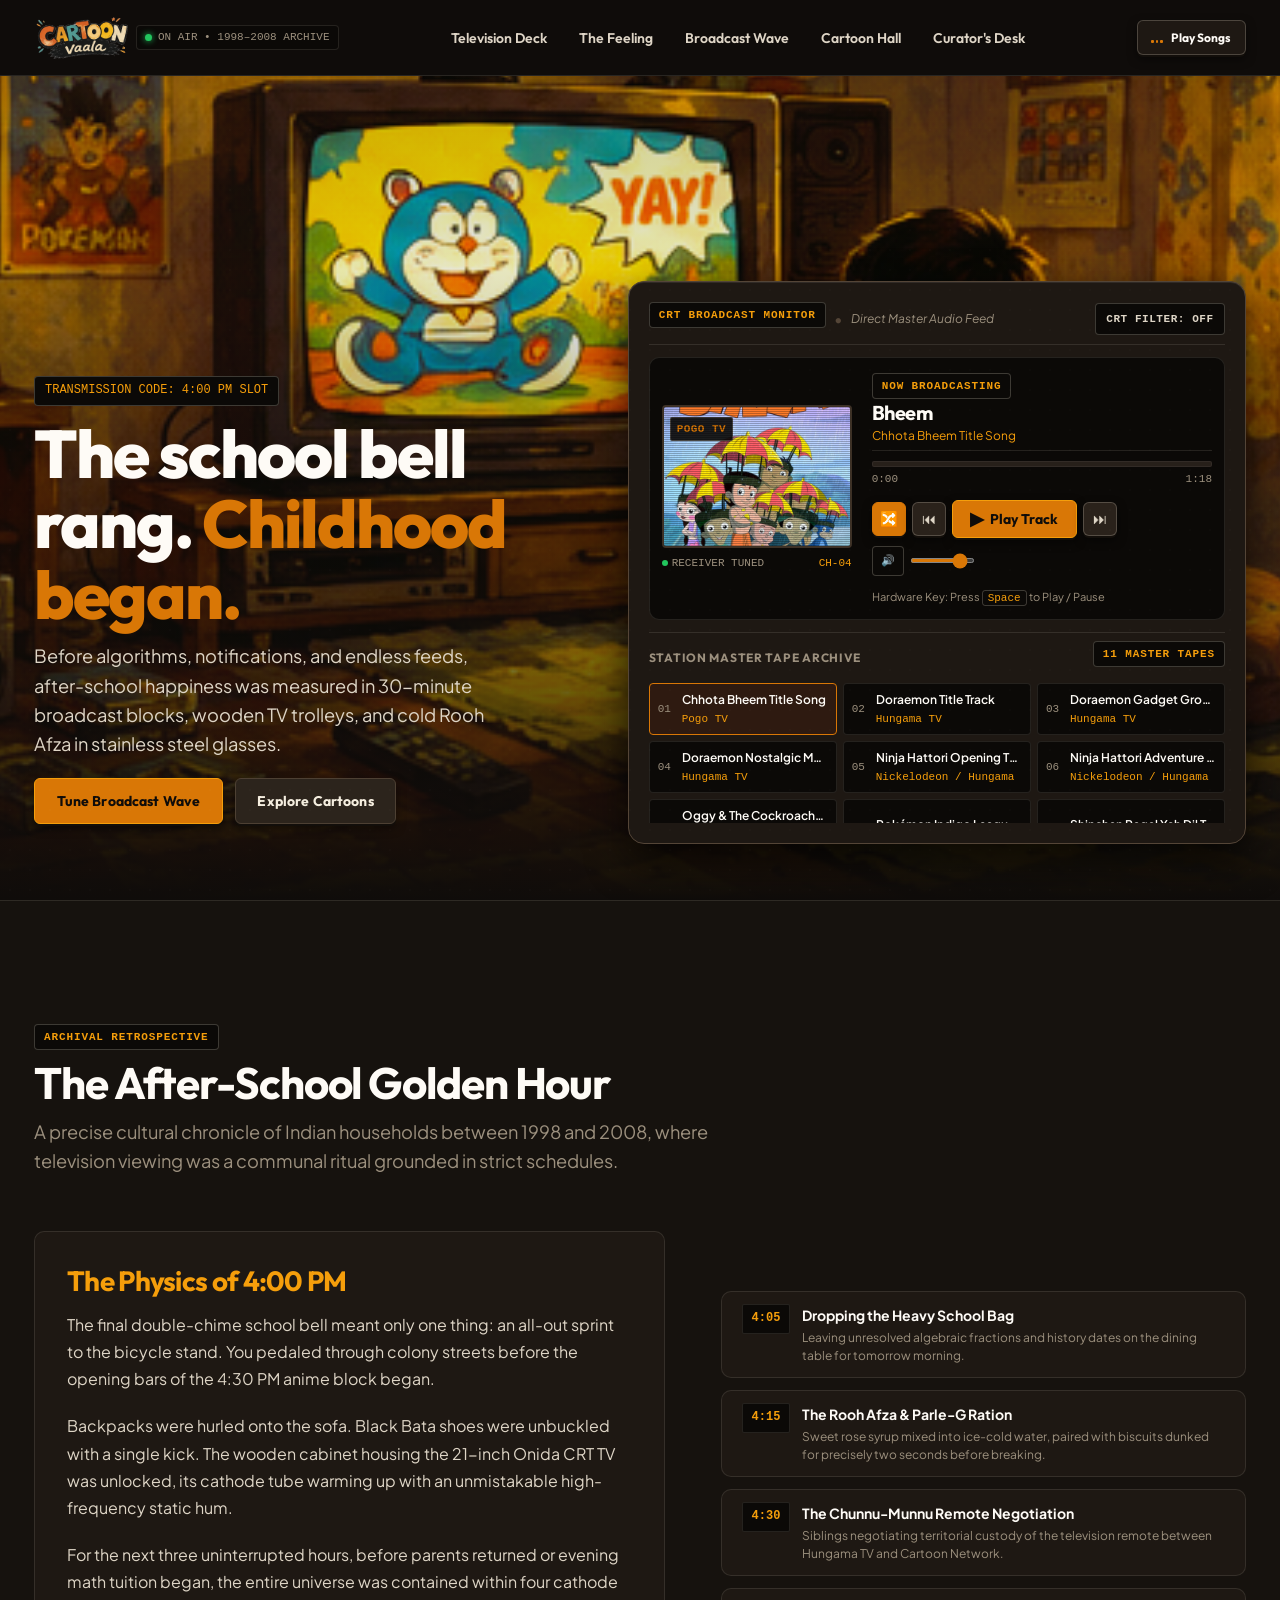
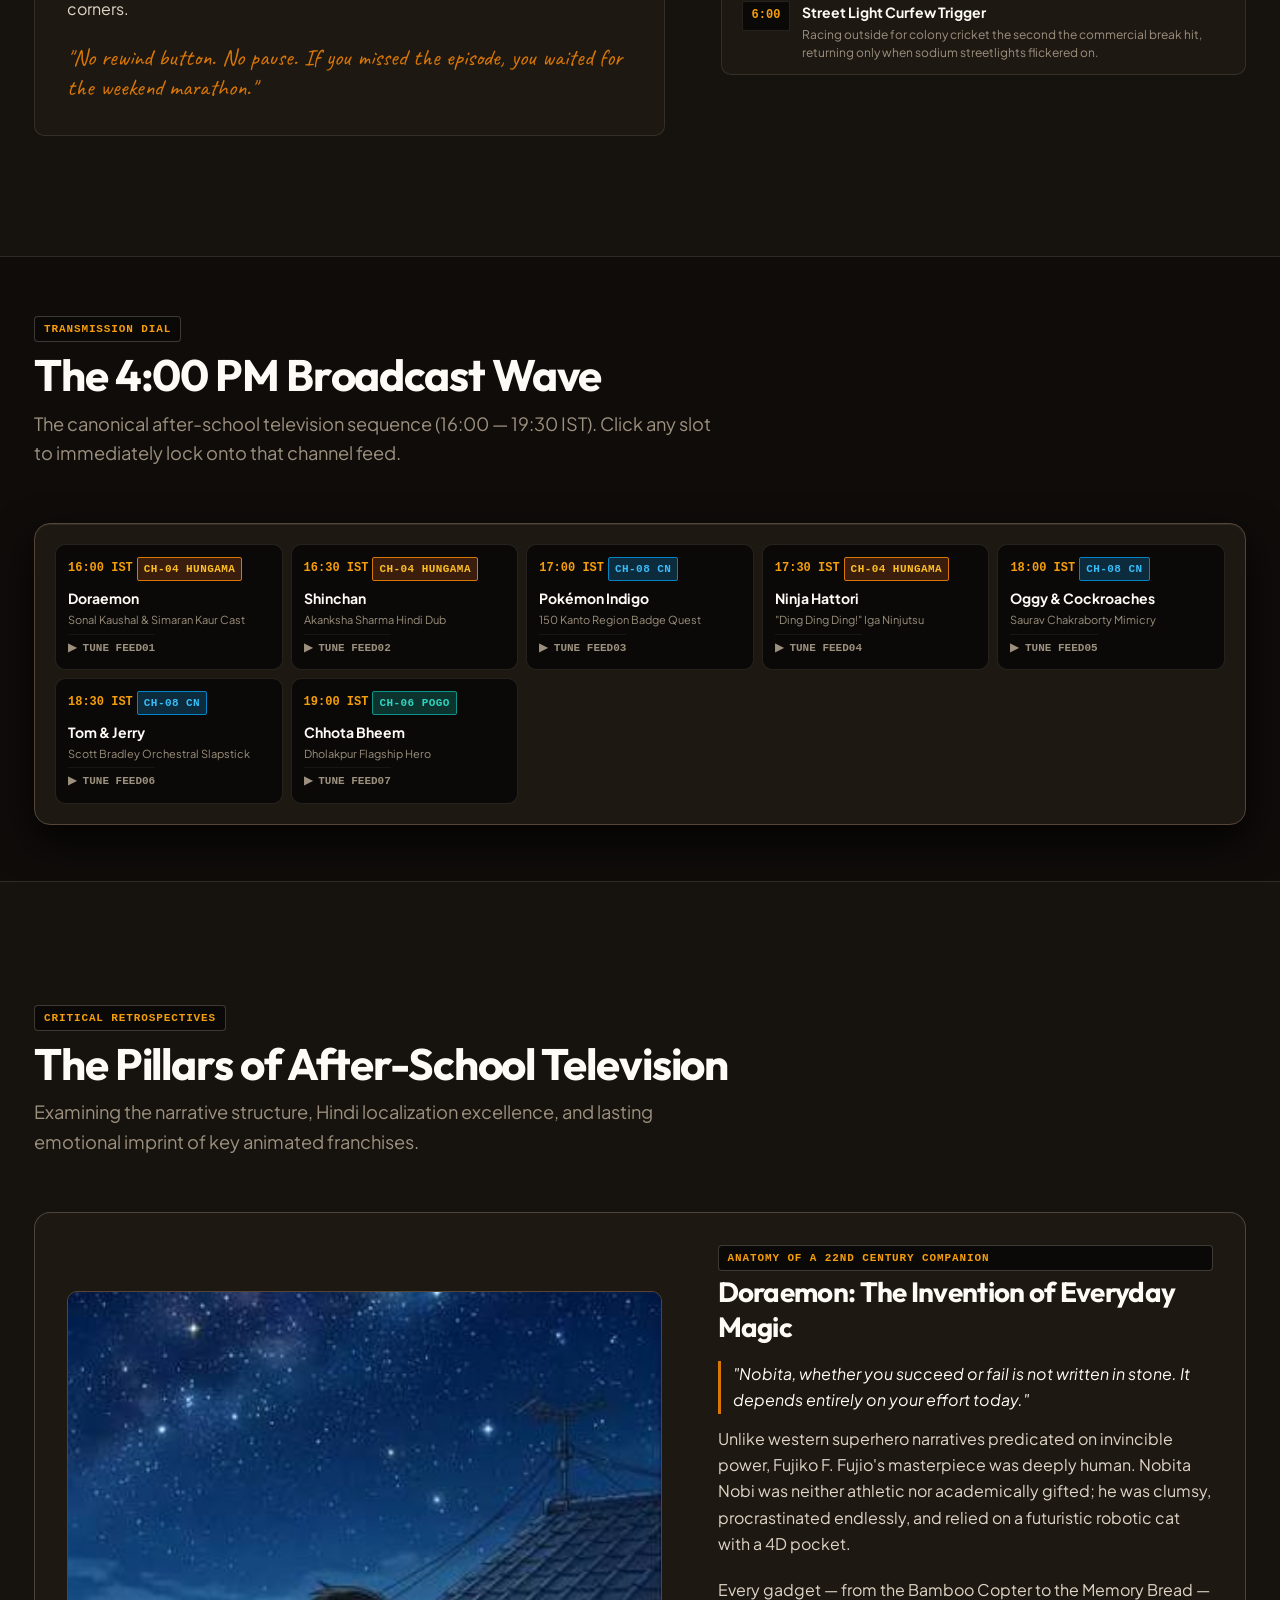
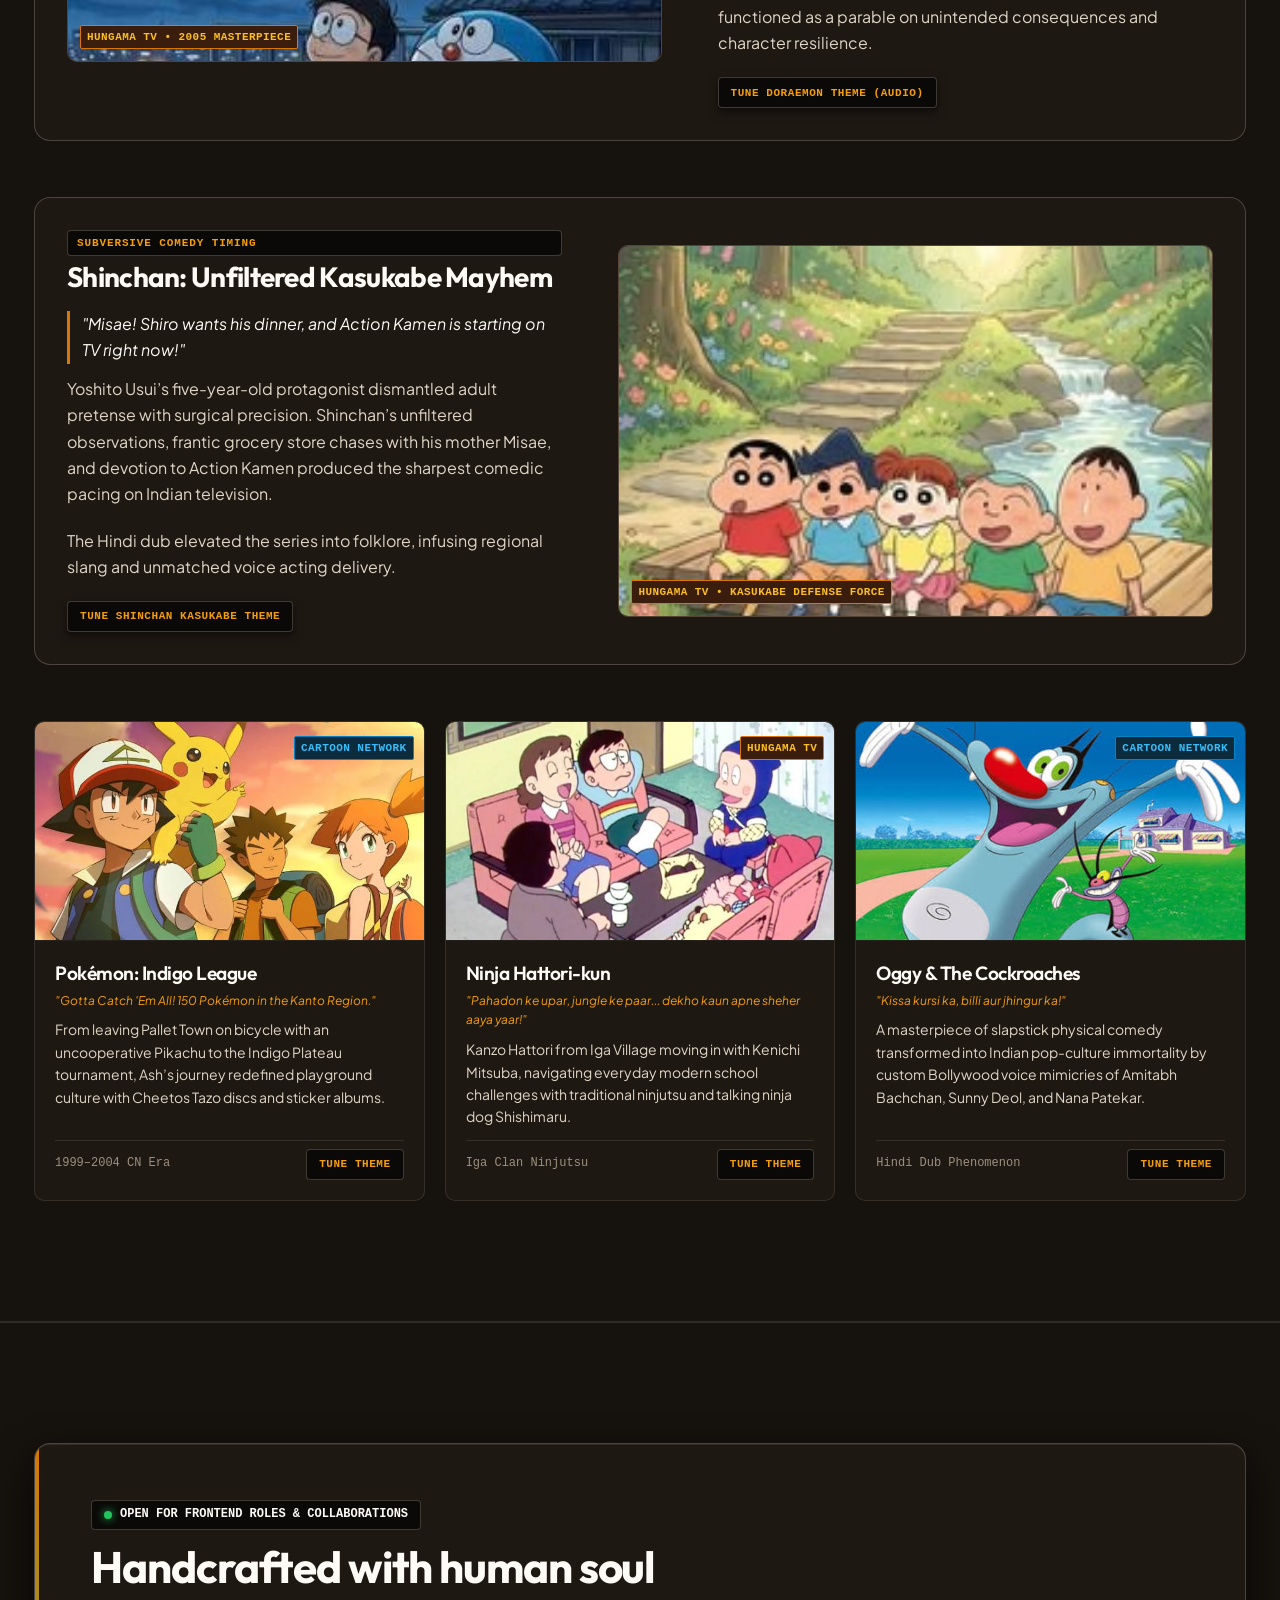
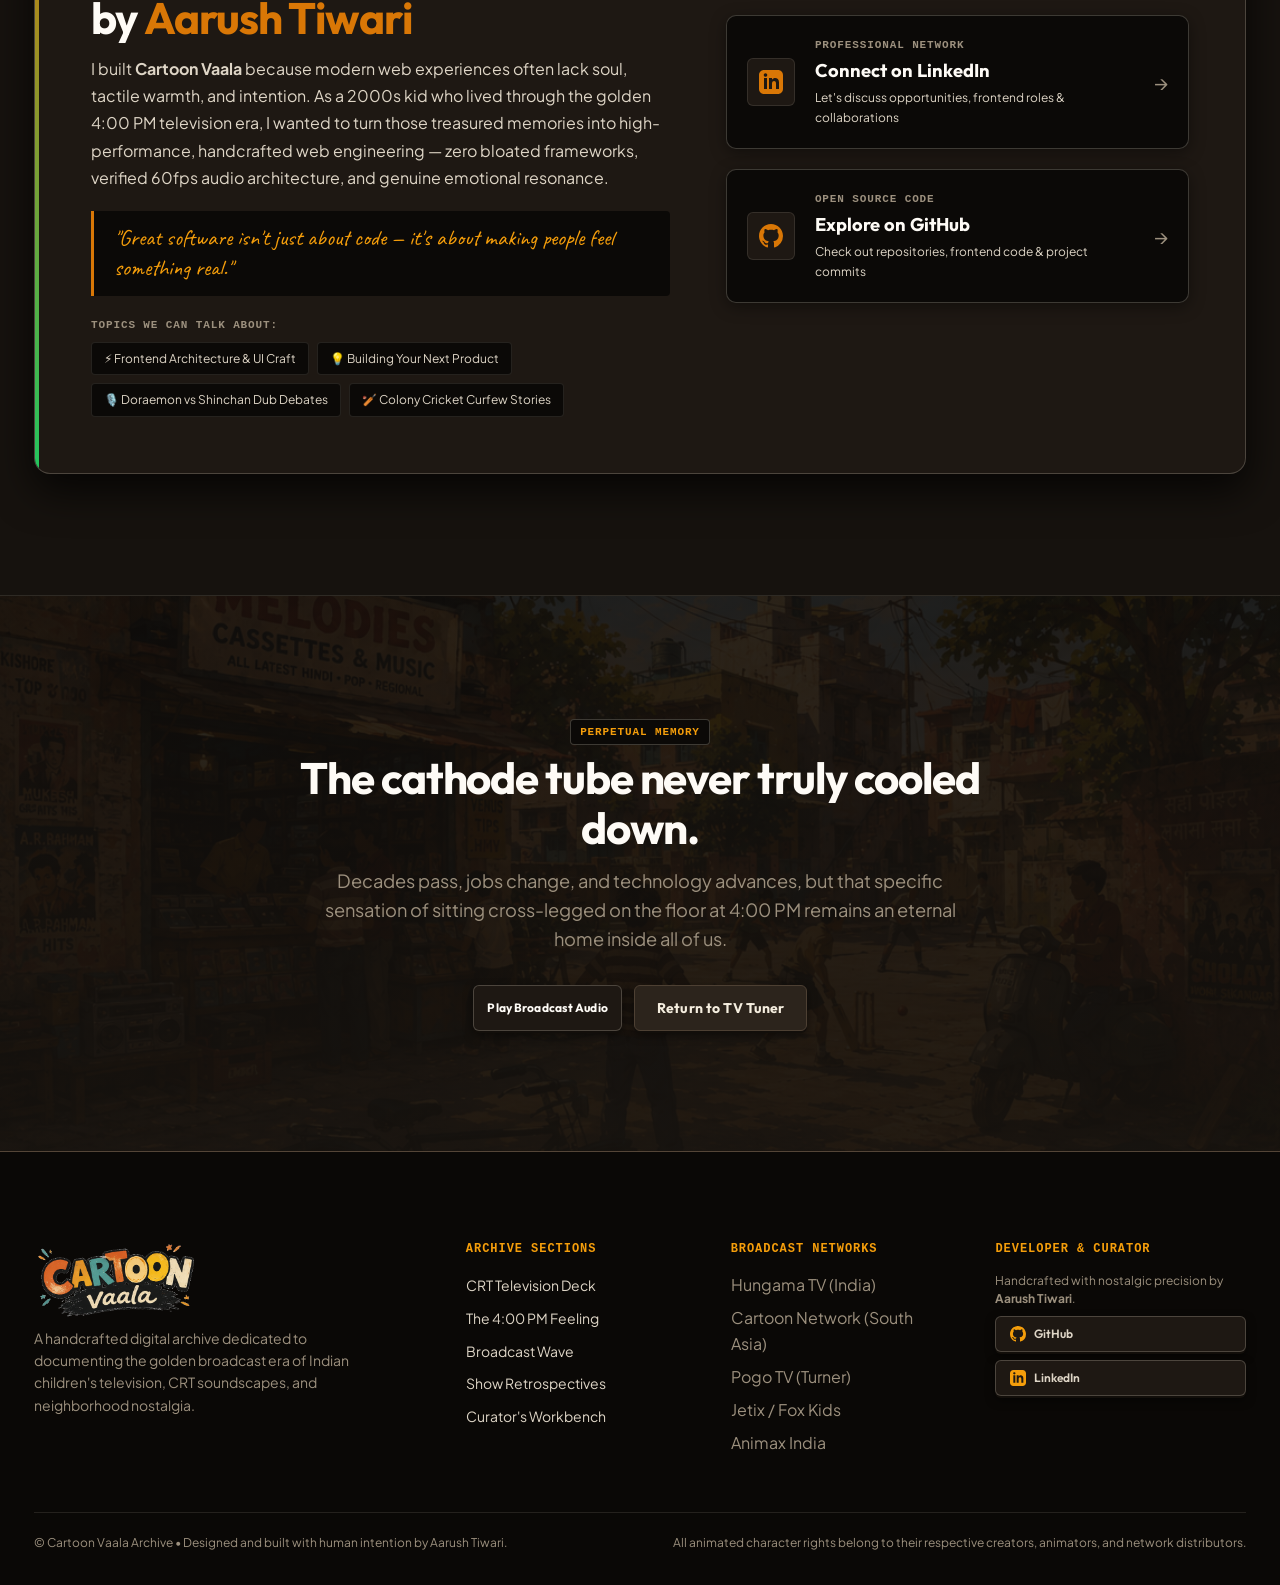
==== index.html @ 457fa264 "Intial Commits" ====
<!DOCTYPE html>
<html lang="en">
<head>
  <meta charset="UTF-8">
  <meta name="viewport" content="width=device-width, initial-scale=1.0">
  <title>Cartoon Vaala — An Archival Tribute to Indian Television's Golden Cartoon Era</title>
  <meta name="description" content="A handcrafted nostalgic archive commemorating the 4:00 PM golden hour, CRT televisions, Hungama TV, Cartoon Network India, and after-school cartoon memories.">
  
  <!-- Google Fonts: Outfit (Display) & Plus Jakarta Sans (Body) & Caveat (Handwritten) -->
  <link rel="preconnect" href="https://fonts.googleapis.com">
  <link rel="preconnect" href="https://fonts.gstatic.com" crossorigin>
  <link href="https://fonts.googleapis.com/css2?family=Caveat:wght@600;700&family=Outfit:wght@500;600;700;800;900&family=Plus+Jakarta+Sans:wght@400;500;600;700&display=swap" rel="stylesheet">
  
  <!-- CSS Stylesheet Hierarchy -->
  <link rel="stylesheet" href="css/reset.css">
  <link rel="stylesheet" href="css/variables.css">
  <link rel="stylesheet" href="css/base.css">
  <link rel="stylesheet" href="css/layout.css">
  <link rel="stylesheet" href="css/components.css">
  <link rel="stylesheet" href="css/animations.css">
  <link rel="stylesheet" href="css/responsive.css">
</head>
<body>

  <!-- Optional CRT Scanline Overlay Filter -->
  <div class="crt-overlay" aria-hidden="true"></div>

  <!-- ========================================================================
       1. Site Header & Station Status Navigation
       ======================================================================== -->
  <header class="site-header" id="header">
    <div class="container header-container">
      <div class="brand-link">
        <a href="#hero" aria-label="Cartoon Vaala Home">
          <img src="Assests/Logo.png" alt="Cartoon Vaala Archive" class="brand-logo" width="160" height="46">
        </a>
        <div class="brand-station-tag">
          <span class="status-dot-on-air" aria-hidden="true"></span>
          <span>ON AIR • 1998–2008 ARCHIVE</span>
        </div>
      </div>

      <nav class="site-nav" id="main-nav" aria-label="Main Navigation">
        <ul class="nav-list">
          <li><a href="#hero" class="nav-link">Television Deck</a></li>
          <li><a href="#about" class="nav-link">The Feeling</a></li>
          <li><a href="#schedule" class="nav-link">Broadcast Wave</a></li>
          <li><a href="#spotlight" class="nav-link">Cartoon Hall</a></li>
          <li><a href="#curator" class="nav-link">Curator's Desk</a></li>
        </ul>
      </nav>

      <div class="header-actions">
        <!-- Live BGM Sound Controller -->
        <button class="bgm-toggle" id="bgm-btn" aria-pressed="false" title="Toggle Cartoon Music Broadcast">
          <div class="equalizer-bars" aria-hidden="true">
            <span class="eq-bar"></span>
            <span class="eq-bar"></span>
            <span class="eq-bar"></span>
          </div>
          <span class="bgm-label">Play Songs</span>
        </button>

        <!-- Mobile Hamburger Menu Button -->
        <button class="menu-toggle" id="menu-toggle" aria-expanded="false" aria-controls="main-nav" aria-label="Toggle navigation menu">
          <span></span>
          <span></span>
          <span></span>
        </button>
      </div>
    </div>
  </header>

  <main>
    <!-- ======================================================================
         2. Hero Section: Asymmetric Stage & Integrated TV Tuner Console
         ====================================================================== -->
    <section class="hero-section" id="hero" aria-label="Television Broadcast Stage">
      <!-- High-resolution unblurred childhood TV artwork backdrop -->
      <div class="hero-backdrop" aria-hidden="true"></div>

      <div class="container hero-container">
        <!-- Left Column: Editorial Manifesto -->
        <div class="hero-narrative-col reveal-on-scroll">
          <div class="hero-lead-badge">
            <span>TRANSMISSION CODE: 4:00 PM SLOT</span>
          </div>
          <h1 class="hero-title">
            The school bell rang. <span class="highlight-text">Childhood began.</span>
          </h1>
          <p class="hero-tagline">
            Before algorithms, notifications, and endless feeds, after-school happiness was measured in 30-minute broadcast blocks, wooden TV trolleys, and cold Rooh Afza in stainless steel glasses.
          </p>
          <div class="hero-actions-row">
            <a href="#schedule" class="btn btn-primary">
              Tune Broadcast Wave
            </a>
            <a href="#spotlight" class="btn btn-secondary">
              Explore Cartoons
            </a>
          </div>
        </div>

        <!-- Right Column: Integrated CRT TV & Audio Tuner Deck -->
        <div class="hero-player-wrap" id="nostalgic-player">
          <div class="player-chassis">
            <!-- Hardware Top Bar -->
            <div class="hero-player-topbar">
              <div class="hero-topbar-tags">
                <span class="section-tag">CRT Broadcast Monitor</span>
                <span class="hero-tag-sep">•</span>
                <span class="hero-tag-quote">Direct Master Audio Feed</span>
              </div>
              <button class="sound-btn" id="crt-toggle-btn" aria-pressed="false" title="Toggle Analog CRT Scanline Filter">
                CRT FILTER: OFF
              </button>
            </div>

            <div class="player-layout">
              <!-- CRT Screen & Channel Badge -->
              <div class="player-screen-col">
                <div class="player-tv-bezel" id="player-image-frame">
                  <img src="Images/Doremon.jpg" alt="Doraemon Broadcast Still" class="player-cartoon-image" id="player-cartoon-image" width="200" height="150">
                  <div class="player-screen-badge-overlay">
                    <span class="player-channel-tag" id="player-channel-badge">Hungama TV</span>
                  </div>
                  <div class="player-tv-scanlines" aria-hidden="true"></div>
                </div>
                <div class="player-tv-footer-controls">
                  <span class="player-live-badge">
                    <span class="live-dot" aria-hidden="true"></span>
                    <span>RECEIVER TUNED</span>
                  </span>
                  <span class="text-mono" style="font-size: var(--fs-micro); color: var(--color-text-accent);">CH-04</span>
                </div>
              </div>

              <!-- Audio Console Controls -->
              <div class="player-console-col">
                <div class="player-meta-header">
                  <div class="section-tag" style="margin-bottom: 2px;">Now Broadcasting</div>
                  <h2 class="player-cartoon-title" id="player-cartoon-name">Doraemon</h2>
                  <div class="player-track-subtitle">
                    <span id="player-track-title">Doraemon Title Track</span>
                  </div>
                </div>

                <!-- Timeline Scrubber -->
                <div class="player-timeline-wrap">
                  <div class="player-scrubber-track">
                    <div class="player-scrubber-fill" id="player-progress-fill"></div>
                    <input type="range" class="player-progress-input" id="player-progress-bar" min="0" max="100" value="0" step="0.1" aria-label="Seek track position">
                  </div>
                  <div class="player-time-display">
                    <span id="player-current-time">0:00</span>
                    <span id="player-duration">0:00</span>
                  </div>
                </div>

                <!-- Hardware Transport Buttons -->
                <div class="player-main-controls">
                  <div class="player-btn-group">
                    <button class="player-btn-secondary active" id="player-shuffle-btn" title="Toggle Non-Repeating Shuffle" aria-pressed="true" aria-label="Toggle Shuffle">
                      🔀
                    </button>
                    <button class="player-btn-secondary" id="player-prev-btn" title="Previous Track" aria-label="Previous Track">
                      ⏮
                    </button>
                    <button class="player-btn-play" id="player-play-pause-btn" aria-label="Play Broadcast">
                      <span style="font-size:1.1rem; line-height:1;">▶</span>
                      <span>Play Track</span>
                    </button>
                    <button class="player-btn-secondary" id="player-next-btn" title="Next Track" aria-label="Next Track">
                      ⏭
                    </button>
                  </div>

                  <!-- Volume Controls -->
                  <div class="player-volume-control">
                    <button class="sound-btn" id="player-volume-btn" title="Mute Volume" aria-label="Mute or Unmute" style="padding: 0.3rem 0.5rem;">
                      🔊
                    </button>
                    <input type="range" class="player-volume-slider" id="player-volume-slider" min="0" max="1" step="0.05" value="0.85" aria-label="Master Volume">
                  </div>
                </div>

                <div class="text-subtle" style="font-size: var(--fs-micro); margin-top: 4px;">
                  <span>Hardware Key: Press <kbd style="background: var(--color-surface-sunken); padding: 1px 5px; border-radius: 3px; border: 1px solid var(--color-border-defined); color: var(--color-text-accent);">Space</kbd> to Play / Pause</span>
                </div>
              </div>
            </div>

            <!-- Global Tracklist Drawer -->
            <div class="player-playlist-section">
              <div class="player-playlist-header">
                <h3 class="player-playlist-title">Station Master Tape Archive</h3>
                <span class="section-tag" id="player-track-count">11 Tracks Available</span>
              </div>
              <ul class="playlist-track-grid" id="player-playlist-list" aria-label="Master Cartoon Tracklist">
                <!-- Rendered dynamically by player.js -->
              </ul>
            </div>
          </div>
        </div>
      </div>
    </section>

    <!-- ======================================================================
         3. Narrative Essay: The 4:00 PM Golden Hour
         ====================================================================== -->
    <section class="section section-spacious section-alt" id="about" aria-label="The 4:00 PM Golden Hour">
      <div class="container">
        <div class="section-header">
          <div class="section-tag">Archival Retrospective</div>
          <h2 class="section-title">The After-School Golden Hour</h2>
          <p class="section-desc">
            A precise cultural chronicle of Indian households between 1998 and 2008, where television viewing was a communal ritual grounded in strict schedules.
          </p>
        </div>

        <div class="narrative-grid">
          <div class="narrative-essay reveal-on-scroll">
            <h3 style="margin-bottom: var(--space-sm); color: var(--color-text-accent);">The Physics of 4:00 PM</h3>
            <p>
              The final double-chime school bell meant only one thing: an all-out sprint to the bicycle stand. You pedaled through colony streets before the opening bars of the 4:30 PM anime block began.
            </p>
            <p>
              Backpacks were hurled onto the sofa. Black Bata shoes were unbuckled with a single kick. The wooden cabinet housing the 21-inch Onida CRT TV was unlocked, its cathode tube warming up with an unmistakable high-frequency static hum.
            </p>
            <p>
              For the next three uninterrupted hours, before parents returned or evening math tuition began, the entire universe was contained within four cathode corners.
            </p>
            <div class="text-handwritten" style="margin-top: var(--space-md);">
              "No rewind button. No pause. If you missed the episode, you waited for the weekend marathon."
            </div>
          </div>

          <div class="rituals-stack reveal-on-scroll delay-1">
            <div class="ritual-item">
              <div class="ritual-time-stamp">4:05</div>
              <div class="ritual-body">
                <strong>Dropping the Heavy School Bag</strong>
                <p>Leaving unresolved algebraic fractions and history dates on the dining table for tomorrow morning.</p>
              </div>
            </div>

            <div class="ritual-item">
              <div class="ritual-time-stamp">4:15</div>
              <div class="ritual-body">
                <strong>The Rooh Afza & Parle-G Ration</strong>
                <p>Sweet rose syrup mixed into ice-cold water, paired with biscuits dunked for precisely two seconds before breaking.</p>
              </div>
            </div>

            <div class="ritual-item">
              <div class="ritual-time-stamp">4:30</div>
              <div class="ritual-body">
                <strong>The Chunnu-Munnu Remote Negotiation</strong>
                <p>Siblings negotiating territorial custody of the television remote between Hungama TV and Cartoon Network.</p>
              </div>
            </div>

            <div class="ritual-item">
              <div class="ritual-time-stamp">6:00</div>
              <div class="ritual-body">
                <strong>Street Light Curfew Trigger</strong>
                <p>Racing outside for colony cricket the second the commercial break hit, returning only when sodium streetlights flickered on.</p>
              </div>
            </div>
          </div>
        </div>
      </div>
    </section>

    <!-- ======================================================================
         4. Afternoon Transmission Dial (Lightweight & Interactive)
         ====================================================================== -->
    <section class="section section-dense" id="schedule" aria-label="Broadcast Transmission Dial">
      <div class="container">
        <div class="section-header">
          <div class="section-tag">Transmission Dial</div>
          <h2 class="section-title">The 4:00 PM Broadcast Wave</h2>
          <p class="section-desc">
            The canonical after-school television sequence (16:00 — 19:30 IST). Click any slot to immediately lock onto that channel feed.
          </p>
        </div>

        <div class="transmission-dial-container reveal-on-scroll">
          <div class="transmission-timeline-grid">
            <!-- Slot 1: Doraemon -->
            <button class="dial-slot-node" data-cartoon="Doremon" data-track-id="doremon-1" aria-label="Tune Doraemon at 16:00 IST">
              <div class="dial-slot-header">
                <span class="dial-time">16:00 IST</span>
                <span class="channel-pill hungama">CH-04 HUNGAMA</span>
              </div>
              <div class="dial-slot-body">
                <strong class="dial-title">Doraemon</strong>
                <span class="dial-dub-note">Sonal Kaushal & Simaran Kaur Cast</span>
              </div>
              <div class="dial-tune-indicator">
                <span>▶ Tune Feed</span>
                <span class="text-mono">01</span>
              </div>
            </button>

            <!-- Slot 2: Shinchan -->
            <button class="dial-slot-node" data-cartoon="Shinchan" data-track-id="shinchan-1" aria-label="Tune Shinchan at 16:30 IST">
              <div class="dial-slot-header">
                <span class="dial-time">16:30 IST</span>
                <span class="channel-pill hungama">CH-04 HUNGAMA</span>
              </div>
              <div class="dial-slot-body">
                <strong class="dial-title">Shinchan</strong>
                <span class="dial-dub-note">Akanksha Sharma Hindi Dub</span>
              </div>
              <div class="dial-tune-indicator">
                <span>▶ Tune Feed</span>
                <span class="text-mono">02</span>
              </div>
            </button>

            <!-- Slot 3: Pokémon -->
            <button class="dial-slot-node" data-cartoon="Pokemon" data-track-id="pokemon-1" aria-label="Tune Pokémon at 17:00 IST">
              <div class="dial-slot-header">
                <span class="dial-time">17:00 IST</span>
                <span class="channel-pill cn">CH-08 CN</span>
              </div>
              <div class="dial-slot-body">
                <strong class="dial-title">Pokémon Indigo</strong>
                <span class="dial-dub-note">150 Kanto Region Badge Quest</span>
              </div>
              <div class="dial-tune-indicator">
                <span>▶ Tune Feed</span>
                <span class="text-mono">03</span>
              </div>
            </button>

            <!-- Slot 4: Ninja Hattori -->
            <button class="dial-slot-node" data-cartoon="NinjaHathori" data-track-id="ninjahathori-1" aria-label="Tune Ninja Hattori at 17:30 IST">
              <div class="dial-slot-header">
                <span class="dial-time">17:30 IST</span>
                <span class="channel-pill hungama">CH-04 HUNGAMA</span>
              </div>
              <div class="dial-slot-body">
                <strong class="dial-title">Ninja Hattori</strong>
                <span class="dial-dub-note">"Ding Ding Ding!" Iga Ninjutsu</span>
              </div>
              <div class="dial-tune-indicator">
                <span>▶ Tune Feed</span>
                <span class="text-mono">04</span>
              </div>
            </button>

            <!-- Slot 5: Oggy -->
            <button class="dial-slot-node" data-cartoon="Oggy" data-track-id="oggy-1" aria-label="Tune Oggy at 18:00 IST">
              <div class="dial-slot-header">
                <span class="dial-time">18:00 IST</span>
                <span class="channel-pill cn">CH-08 CN</span>
              </div>
              <div class="dial-slot-body">
                <strong class="dial-title">Oggy & Cockroaches</strong>
                <span class="dial-dub-note">Saurav Chakraborty Mimicry</span>
              </div>
              <div class="dial-tune-indicator">
                <span>▶ Tune Feed</span>
                <span class="text-mono">05</span>
              </div>
            </button>

            <!-- Slot 6: Tom & Jerry -->
            <button class="dial-slot-node" data-cartoon="Tom&Jerry" data-track-id="tomjerry-1" aria-label="Tune Tom and Jerry at 18:30 IST">
              <div class="dial-slot-header">
                <span class="dial-time">18:30 IST</span>
                <span class="channel-pill cn">CH-08 CN</span>
              </div>
              <div class="dial-slot-body">
                <strong class="dial-title">Tom & Jerry</strong>
                <span class="dial-dub-note">Scott Bradley Orchestral Slapstick</span>
              </div>
              <div class="dial-tune-indicator">
                <span>▶ Tune Feed</span>
                <span class="text-mono">06</span>
              </div>
            </button>

            <!-- Slot 7: Chhota Bheem -->
            <button class="dial-slot-node" data-cartoon="Bheem" data-track-id="bheem-1" aria-label="Tune Chhota Bheem at 19:00 IST">
              <div class="dial-slot-header">
                <span class="dial-time">19:00 IST</span>
                <span class="channel-pill pogo">CH-06 POGO</span>
              </div>
              <div class="dial-slot-body">
                <strong class="dial-title">Chhota Bheem</strong>
                <span class="dial-dub-note">Dholakpur Flagship Hero</span>
              </div>
              <div class="dial-tune-indicator">
                <span>▶ Tune Feed</span>
                <span class="text-mono">07</span>
              </div>
            </button>
          </div>
        </div>
      </div>
    </section>

    <!-- ======================================================================
         5. Editorial Showcases & Character Retrospectives (Asymmetric Variety)
         ====================================================================== -->
    <section class="section section-spacious section-alt" id="spotlight" aria-label="Editorial Retrospectives">
      <div class="container">
        <div class="section-header">
          <div class="section-tag">Critical Retrospectives</div>
          <h2 class="section-title">The Pillars of After-School Television</h2>
          <p class="section-desc">
            Examining the narrative structure, Hindi localization excellence, and lasting emotional imprint of key animated franchises.
          </p>
        </div>

        <!-- Featured Dual Column Editorial Spotlight 1: Doraemon -->
        <div class="editorial-spotlight reveal-on-scroll">
          <div class="spotlight-media">
            <img src="Images/Doremon.jpg" alt="Doraemon and Nobita" width="600" height="375">
            <div class="spotlight-meta-badge">
              <span class="channel-pill hungama">Hungama TV • 2005 Masterpiece</span>
            </div>
          </div>
          <div class="spotlight-content">
            <div class="section-tag" style="margin-bottom: var(--space-2xs);">Anatomy of a 22nd Century Companion</div>
            <h3 class="spotlight-heading">Doraemon: The Invention of Everyday Magic</h3>
            <div class="spotlight-quote">
              "Nobita, whether you succeed or fail is not written in stone. It depends entirely on your effort today."
            </div>
            <p>
              Unlike western superhero narratives predicated on invincible power, Fujiko F. Fujio's masterpiece was deeply human. Nobita Nobi was neither athletic nor academically gifted; he was clumsy, procrastinated endlessly, and relied on a futuristic robotic cat with a 4D pocket.
            </p>
            <p>
              Every gadget — from the Bamboo Copter to the Memory Bread — functioned as a parable on unintended consequences and character resilience.
            </p>
            <div>
              <button class="btn btn-secondary btn-sm btn-tune" data-cartoon="Doremon" data-track-id="doremon-1">
                Tune Doraemon Theme (Audio)
              </button>
            </div>
          </div>
        </div>

        <!-- Featured Dual Column Editorial Spotlight 2: Shinchan -->
        <div class="editorial-spotlight reveal-on-scroll delay-1" style="grid-template-columns: 1fr 1.2fr;">
          <div class="spotlight-content">
            <div class="section-tag" style="margin-bottom: var(--space-2xs);">Subversive Comedy Timing</div>
            <h3 class="spotlight-heading">Shinchan: Unfiltered Kasukabe Mayhem</h3>
            <div class="spotlight-quote">
              "Misae! Shiro wants his dinner, and Action Kamen is starting on TV right now!"
            </div>
            <p>
              Yoshito Usui’s five-year-old protagonist dismantled adult pretense with surgical precision. Shinchan’s unfiltered observations, frantic grocery store chases with his mother Misae, and devotion to Action Kamen produced the sharpest comedic pacing on Indian television.
            </p>
            <p>
              The Hindi dub elevated the series into folklore, infusing regional slang and unmatched voice acting delivery.
            </p>
            <div>
              <button class="btn btn-secondary btn-sm btn-tune" data-cartoon="Shinchan" data-track-id="shinchan-1">
                Tune Shinchan Kasukabe Theme
              </button>
            </div>
          </div>
          <div class="spotlight-media">
            <img src="Images/Shinchan.jpg" alt="Shinnosuke Nohara" width="600" height="375">
            <div class="spotlight-meta-badge">
              <span class="channel-pill hungama">Hungama TV • Kasukabe Defense Force</span>
            </div>
          </div>
        </div>

        <!-- Secondary Showcases: Asymmetric 3-Card Grid -->
        <div class="asymmetric-cards-grid reveal-on-scroll delay-2" style="margin-top: var(--space-xl);">
          <!-- Card 1: Pokémon Indigo League -->
          <article class="showcase-card">
            <div class="showcase-media">
              <img src="Images/Pokemon.jpg" alt="Ash Ketchum and Pikachu" width="380" height="214">
              <div class="showcase-channel-tag">
                <span class="channel-pill cn">Cartoon Network</span>
              </div>
            </div>
            <div class="showcase-body">
              <h4 class="showcase-title">Pokémon: Indigo League</h4>
              <div class="showcase-tagline">"Gotta Catch 'Em All! 150 Pokémon in the Kanto Region."</div>
              <p class="showcase-desc">
                From leaving Pallet Town on bicycle with an uncooperative Pikachu to the Indigo Plateau tournament, Ash’s journey redefined playground culture with Cheetos Tazo discs and sticker albums.
              </p>
              <div class="showcase-footer">
                <span class="text-mono">1999–2004 CN Era</span>
                <button class="btn-tune" data-cartoon="Pokemon" data-track-id="pokemon-1">Tune Theme</button>
              </div>
            </div>
          </article>

          <!-- Card 2: Ninja Hattori -->
          <article class="showcase-card">
            <div class="showcase-media">
              <img src="Images/NinjaHathori.jpg" alt="Ninja Hattori and Kenichi" width="380" height="214">
              <div class="showcase-channel-tag">
                <span class="channel-pill hungama">Hungama TV</span>
              </div>
            </div>
            <div class="showcase-body">
              <h4 class="showcase-title">Ninja Hattori-kun</h4>
              <div class="showcase-tagline">"Pahadon ke upar, jungle ke paar... dekho kaun apne sheher aaya yaar!"</div>
              <p class="showcase-desc">
                Kanzo Hattori from Iga Village moving in with Kenichi Mitsuba, navigating everyday modern school challenges with traditional ninjutsu and talking ninja dog Shishimaru.
              </p>
              <div class="showcase-footer">
                <span class="text-mono">Iga Clan Ninjutsu</span>
                <button class="btn-tune" data-cartoon="NinjaHathori" data-track-id="ninjahathori-1">Tune Theme</button>
              </div>
            </div>
          </article>

          <!-- Card 3: Oggy and the Cockroaches -->
          <article class="showcase-card">
            <div class="showcase-media">
              <img src="Images/Oggy.jpg" alt="Oggy and Jack" width="380" height="214">
              <div class="showcase-channel-tag">
                <span class="channel-pill cn">Cartoon Network</span>
              </div>
            </div>
            <div class="showcase-body">
              <h4 class="showcase-title">Oggy & The Cockroaches</h4>
              <div class="showcase-tagline">"Kissa kursi ka, billi aur jhingur ka!"</div>
              <p class="showcase-desc">
                A masterpiece of slapstick physical comedy transformed into Indian pop-culture immortality by custom Bollywood voice mimicries of Amitabh Bachchan, Sunny Deol, and Nana Patekar.
              </p>
              <div class="showcase-footer">
                <span class="text-mono">Hindi Dub Phenomenon</span>
                <button class="btn-tune" data-cartoon="Oggy" data-track-id="oggy-1">Tune Theme</button>
              </div>
            </div>
          </article>
        </div>
      </div>
    </section>

    <!-- ======================================================================
         6. Curator's Workbench & Developer Connection Hub
         ====================================================================== -->
    <section class="section section-spacious workbench-section" id="curator" aria-label="Curator Workbench & Connection Hub">
      <div class="container">
        <div class="workbench-card reveal-on-scroll">
          <div class="workbench-grid">
            <!-- Left Column: Personal Narrative & Philosophy -->
            <div>
              <div class="developer-status-badge">
                <span class="pulse-dot-available" aria-hidden="true"></span>
                <span>OPEN FOR FRONTEND ROLES & COLLABORATIONS</span>
              </div>

              <h2 class="workbench-title">
                Handcrafted with human soul by <span class="highlight-text">Aarush Tiwari</span>
              </h2>

              <p class="workbench-bio">
                I built <strong>Cartoon Vaala</strong> because modern web experiences often lack soul, tactile warmth, and intention. As a 2000s kid who lived through the golden 4:00 PM television era, I wanted to turn those treasured memories into high-performance, handcrafted web engineering — zero bloated frameworks, verified 60fps audio architecture, and genuine emotional resonance.
              </p>

              <div class="workbench-quote-box">
                <p class="workbench-quote-text">
                  "Great software isn't just about code — it's about making people feel something real."
                </p>
              </div>

              <!-- Conversation Starter Chips -->
              <div class="conversation-starters">
                <div class="conversation-starters-title">Topics We Can Talk About:</div>
                <div class="starter-chips-wrap">
                  <span class="starter-chip">⚡ Frontend Architecture & UI Craft</span>
                  <span class="starter-chip">💡 Building Your Next Product</span>
                  <span class="starter-chip">🎙️ Doraemon vs Shinchan Dub Debates</span>
                  <span class="starter-chip">🏏 Colony Cricket Curfew Stories</span>
                </div>
              </div>
            </div>

            <!-- Right Column: Interactive Connection Action Cards -->
            <div class="connection-cards-stack">
              <!-- LinkedIn Card -->
              <a href="https://www.linkedin.com/in/aarush-tiwari-a03587366?utm_source=share_via&utm_content=profile&utm_medium=member_android" target="_blank" rel="noopener noreferrer" class="connect-action-card" aria-label="Connect with Aarush Tiwari on LinkedIn">
                <div class="connect-card-icon">
                  <svg width="24" height="24" viewBox="0 0 24 24" fill="currentColor" aria-hidden="true">
                    <path d="M19 0h-14c-2.761 0-5 2.239-5 5v14c0 2.761 2.239 5 5 5h14c2.762 0 5-2.239 5-5v-14c0-2.761-2.238-5-5-5zm-11 19h-3v-11h3v11zm-1.5-12.268c-.966 0-1.75-.79-1.75-1.764s.784-1.764 1.75-1.764 1.75.79 1.75 1.764-.783 1.764-1.75 1.764zm13.5 12.268h-3v-5.604c0-3.368-4-3.113-4 0v5.604h-3v-11h3v1.765c1.396-2.586 7-2.777 7 2.476v6.759z"/>
                  </svg>
                </div>
                <div class="connect-card-info">
                  <div class="connect-card-platform">Professional Network</div>
                  <div class="connect-card-title">Connect on LinkedIn</div>
                  <div class="connect-card-subtitle">Let's discuss opportunities, frontend roles & collaborations</div>
                </div>
                <span class="connect-card-arrow" aria-hidden="true">→</span>
              </a>

              <!-- GitHub Card -->
              <a href="https://github.com/aarushtiwari297" target="_blank" rel="noopener noreferrer" class="connect-action-card" aria-label="View Aarush Tiwari GitHub Repositories">
                <div class="connect-card-icon">
                  <svg width="24" height="24" viewBox="0 0 24 24" fill="currentColor" aria-hidden="true">
                    <path d="M12 0C5.37 0 0 5.37 0 12c0 5.31 3.435 9.795 8.205 11.385.6.105.825-.255.825-.57 0-.285-.015-1.23-.015-2.235-3.015.555-3.795-.735-4.035-1.41-.135-.345-.72-1.41-1.23-1.695-.42-.225-1.02-.78-.015-.795.945-.015 1.62.87 1.845 1.23 1.08 1.815 2.805 1.305 3.495.99.105-.78.42-1.305.765-1.605-2.67-.3-5.46-1.335-5.46-5.925 0-1.305.465-2.385 1.23-3.225-.12-.3-.54-1.53.12-3.18 0 0 1.005-.315 3.3 1.23.96-.27 1.98-.405 3-.405s2.04.135 3 .405c2.295-1.56 3.3-1.23 3.3-1.23.66 1.65.24 2.88.12 3.18.765.84 1.23 1.905 1.23 3.225 0 4.605-2.805 5.625-5.475 5.925.435.375.81 1.095.81 2.22 0 1.605-.015 2.895-.015 3.3 0 .315.225.69.825.57A12.02 12.02 0 0024 12c0-6.63-5.37-12-12-12z"/>
                  </svg>
                </div>
                <div class="connect-card-info">
                  <div class="connect-card-platform">Open Source Code</div>
                  <div class="connect-card-title">Explore on GitHub</div>
                  <div class="connect-card-subtitle">Check out repositories, frontend code & project commits</div>
                </div>
                <span class="connect-card-arrow" aria-hidden="true">→</span>
              </a>
            </div>
          </div>
        </div>
      </div>
    </section>

    <!-- ======================================================================
         7. Archival Closing Reflection
         ====================================================================== -->
    <section class="section section-spacious" id="closing" aria-label="Closing Reflection">
      <div class="container" style="text-align: center;">
        <div class="section-tag" style="margin-bottom: var(--space-xs);">Perpetual Memory</div>
        <h2 style="font-size: var(--fs-h2); max-width: 720px; margin: 0 auto var(--space-sm);">
          The cathode tube never truly cooled down.
        </h2>
        <p class="lead" style="max-width: 640px; margin: 0 auto var(--space-lg); color: var(--color-text-subtle);">
          Decades pass, jobs change, and technology advances, but that specific sensation of sitting cross-legged on the floor at 4:00 PM remains an eternal home inside all of us.
        </p>
        <div style="display: flex; gap: var(--space-sm); justify-content: center; flex-wrap: wrap;">
          <button class="btn btn-primary bgm-toggle" aria-pressed="false">
            <span>Play Broadcast Audio</span>
          </button>
          <a href="#hero" class="btn btn-secondary">
            <span>Return to TV Tuner</span>
          </a>
        </div>
      </div>
    </section>
  </main>

  <!-- ========================================================================
       8. Site Footer & Archival Colophon
       ======================================================================== -->
  <footer class="site-footer">
    <div class="container">
      <div class="footer-grid">
        <div class="footer-brand">
          <img src="Assests/Logo.png" alt="Cartoon Vaala Colophon" width="160" height="46" style="margin-bottom: var(--space-xs);">
          <p>
            A handcrafted digital archive dedicated to documenting the golden broadcast era of Indian children's television, CRT soundscapes, and neighborhood nostalgia.
          </p>
        </div>

        <div>
          <div class="footer-col-title">Archive Sections</div>
          <ul class="footer-list">
            <li><a href="#hero">CRT Television Deck</a></li>
            <li><a href="#about">The 4:00 PM Feeling</a></li>
            <li><a href="#schedule">Broadcast Wave</a></li>
            <li><a href="#spotlight">Show Retrospectives</a></li>
            <li><a href="#curator">Curator's Workbench</a></li>
          </ul>
        </div>

        <div>
          <div class="footer-col-title">Broadcast Networks</div>
          <ul class="footer-list">
            <li><span class="text-subtle">Hungama TV (India)</span></li>
            <li><span class="text-subtle">Cartoon Network (South Asia)</span></li>
            <li><span class="text-subtle">Pogo TV (Turner)</span></li>
            <li><span class="text-subtle">Jetix / Fox Kids</span></li>
            <li><span class="text-subtle">Animax India</span></li>
          </ul>
        </div>

        <!-- Developer & Curator Profile Block -->
        <div>
          <div class="footer-col-title">Developer & Curator</div>
          <p style="font-size: var(--fs-xs); color: var(--color-text-subtle); margin-bottom: var(--space-xs); line-height: 1.5;">
            Handcrafted with nostalgic precision by <strong>Aarush Tiwari</strong>.
          </p>
          <div class="social-links-stack">
            <a href="https://github.com/aarushtiwari297" target="_blank" rel="noopener noreferrer" class="social-btn github" aria-label="Aarush Tiwari GitHub Profile">
              <svg width="16" height="16" viewBox="0 0 24 24" fill="currentColor" aria-hidden="true">
                <path d="M12 0C5.37 0 0 5.37 0 12c0 5.31 3.435 9.795 8.205 11.385.6.105.825-.255.825-.57 0-.285-.015-1.23-.015-2.235-3.015.555-3.795-.735-4.035-1.41-.135-.345-.72-1.41-1.23-1.695-.42-.225-1.02-.78-.015-.795.945-.015 1.62.87 1.845 1.23 1.08 1.815 2.805 1.305 3.495.99.105-.78.42-1.305.765-1.605-2.67-.3-5.46-1.335-5.46-5.925 0-1.305.465-2.385 1.23-3.225-.12-.3-.54-1.53.12-3.18 0 0 1.005-.315 3.3 1.23.96-.27 1.98-.405 3-.405s2.04.135 3 .405c2.295-1.56 3.3-1.23 3.3-1.23.66 1.65.24 2.88.12 3.18.765.84 1.23 1.905 1.23 3.225 0 4.605-2.805 5.625-5.475 5.925.435.375.81 1.095.81 2.22 0 1.605-.015 2.895-.015 3.3 0 .315.225.69.825.57A12.02 12.02 0 0024 12c0-6.63-5.37-12-12-12z"/>
              </svg>
              <span>GitHub</span>
            </a>
            <a href="https://www.linkedin.com/in/aarush-tiwari-a03587366?utm_source=share_via&utm_content=profile&utm_medium=member_android" target="_blank" rel="noopener noreferrer" class="social-btn linkedin" aria-label="Aarush Tiwari LinkedIn Profile">
              <svg width="16" height="16" viewBox="0 0 24 24" fill="currentColor" aria-hidden="true">
                <path d="M19 0h-14c-2.761 0-5 2.239-5 5v14c0 2.761 2.239 5 5 5h14c2.762 0 5-2.239 5-5v-14c0-2.761-2.238-5-5-5zm-11 19h-3v-11h3v11zm-1.5-12.268c-.966 0-1.75-.79-1.75-1.764s.784-1.764 1.75-1.764 1.75.79 1.75 1.764-.783 1.764-1.75 1.764zm13.5 12.268h-3v-5.604c0-3.368-4-3.113-4 0v5.604h-3v-11h3v1.765c1.396-2.586 7-2.777 7 2.476v6.759z"/>
              </svg>
              <span>LinkedIn</span>
            </a>
          </div>
        </div>
      </div>

      <div class="footer-bottom">
        <div>
          © Cartoon Vaala Archive • Designed and built with human intention by Aarush Tiwari.
        </div>
        <div class="text-subtle">
          All animated character rights belong to their respective creators, animators, and network distributors.
        </div>
      </div>
    </div>
  </footer>

  <!-- Master JavaScript Architecture -->
  <script src="js/tracks.js"></script>
  <script src="js/player.js"></script>
  <script src="js/main.js"></script>
</body>
</html>
---- css/variables.css ----
/* ==========================================================================
   Cartoon Vaala — Semantic Design Tokens & Color Architecture
   Strict Non-AI Design System: Warm, Tactile, Opaque, Function-Driven Tokens
   ========================================================================== */

:root {
  /* ========================================================================
     1. Semantic Color System — Surfaces (Solid, Opaque, Deep Walnut & Amber)
     ======================================================================== */
  --color-surface-canvas: #0f0c0a;         /* Deepest CRT shadow / evening canvas */
  --color-surface-canvas-alt: #16120e;     /* Warm walnut paneling background */
  --color-surface-panel: #1e1813;          /* Main structural card & console panel */
  --color-surface-panel-hover: #27201a;    /* Interactive card hover */
  --color-surface-sunken: #0b0907;         /* Recessed TV bezel / cassette well / meters */
  --color-surface-elevated: #2a221b;       /* Raised console shelves & dropdowns */
  --color-surface-accent-warm: #361f14;    /* Terracotta container tint */
  --color-surface-highlight: #423528;      /* Physical button bevel highlight */

  /* ========================================================================
     2. Semantic Color System — Functional Actions & States
     ======================================================================== */
  --color-action-primary: #d97706;         /* Saffron / Warm Amber — Primary Call to Action */
  --color-action-primary-hover: #b45309;   /* Deep Honey Amber */
  --color-action-primary-active: #92400e;  /* Inset Pressed State */
  --color-action-primary-text: #0f0c0a;    /* High contrast dark text on primary button */

  --color-action-secondary: #2c241c;       /* Chassis Charcoal — Secondary Action */
  --color-action-secondary-hover: #3a3026;
  --color-action-secondary-border: #4d4033;
  --color-action-secondary-text: #f5eedf;

  --color-action-tertiary: #191410;        /* Subtle Utility Action */
  --color-action-tertiary-hover: #241d17;
  --color-action-tertiary-text: #c4b8a5;

  /* ========================================================================
     3. Semantic Color System — Typography
     ======================================================================== */
  --color-text-heading: #fefbf6;           /* Crisp warm alabaster for headers */
  --color-text-body: #ded5c6;              /* Readable antique linen for paragraphs */
  --color-text-subtle: #9c907e;            /* Muted dusty newsprint for metadata & timestamps */
  --color-text-caption: #7d7262;           /* Low-emphasis archival notes */
  --color-text-accent: #f59e0b;            /* Golden hour emphasis text */
  --color-text-highlight: #fef08a;         /* Vintage TV phosphor highlight */

  /* ========================================================================
     4. Semantic Color System — Channel Identities (Real Broadcast Heritage)
     ======================================================================== */
  --color-channel-hungama: #d97706;        /* Hungama Orange/Amber */
  --color-channel-cn: #0284c7;             /* Cartoon Network Blue */
  --color-channel-pogo: #0d9488;           /* Pogo Retro Teal */
  --color-channel-jetix: #dc2626;          /* Jetix Action Red */
  --color-channel-animax: #7c3aed;         /* Animax Deep Violet */

  /* ========================================================================
     5. Semantic Color System — Broadcast Status & Hardware Indicators
     ======================================================================== */
  --color-status-on-air: #22c55e;          /* Green Live On-Air Indicator */
  --color-status-standby: #eab308;         /* Warm CRT Standby Glow */

  /* ========================================================================
     6. Semantic Borders & Outlines (Crisp, High-Contrast, No Glowing Meshes)
     ======================================================================== */
  --color-border-subtle: rgba(222, 213, 198, 0.12);
  --color-border-defined: rgba(222, 213, 198, 0.24);
  --color-border-strong: #544537;
  --color-border-focus: #f59e0b;

  /* ========================================================================
     7. Radii Hierarchy (Strictly Varied by Functional Element Type)
     ======================================================================== */
  --radius-sharp: 0px;                     /* Grid dividers, technical rules */
  --radius-meter: 2px;                     /* LED meters, frequency dials, scan stamps */
  --radius-tag: 4px;                       /* Channel badges, time slot pills */
  --radius-btn: 6px;                       /* Physical tactile buttons & knobs */
  --radius-card: 10px;                     /* Editorial content cards */
  --radius-bezel: 16px;                    /* CRT TV cabinet & Console chassis */

  /* ========================================================================
     8. Tactile Elevation & Shadows (Realistic Mechanical Insets & Depth)
     ======================================================================== */
  --shadow-tactile-btn: 0 2px 0 #120e0a, 0 4px 10px rgba(0, 0, 0, 0.5);
  --shadow-tactile-btn-pressed: inset 0 2px 4px rgba(0, 0, 0, 0.7);
  --shadow-chassis: 0 16px 40px rgba(0, 0, 0, 0.75), inset 0 1px 0 rgba(255, 255, 255, 0.08);
  --shadow-card: 0 4px 16px rgba(0, 0, 0, 0.4);

  /* ========================================================================
     9. Typography Tokens (Distinctive Two-Font System + Variable Capability)
     ======================================================================== */
  --font-display: 'Outfit', -apple-system, BlinkMacSystemFont, 'Segoe UI', Roboto, sans-serif;
  --font-body: 'Plus Jakarta Sans', system-ui, -apple-system, BlinkMacSystemFont, 'Segoe UI', Roboto, sans-serif;
  --font-handwritten: 'Caveat', cursive;
  --font-mono: 'JetBrains Mono', 'SF Mono', Consolas, monospace;

  /* Font Scale */
  --fs-hero: clamp(2.4rem, 4.5vw + 1rem, 4.2rem);
  --fs-h2: clamp(1.85rem, 3vw + 0.5rem, 2.75rem);
  --fs-h3: clamp(1.3rem, 1.8vw + 0.3rem, 1.75rem);
  --fs-h4: 1.15rem;
  --fs-body-lg: clamp(1.05rem, 0.8vw + 0.5rem, 1.2rem);
  --fs-body: 1rem;
  --fs-sm: 0.875rem;
  --fs-xs: 0.75rem;
  --fs-micro: 0.6875rem;

  /* ========================================================================
     10. Intentional Spacing Scale (Varying Rhythm across Sections)
     ======================================================================== */
  --space-2xs: 0.25rem;   /* 4px */
  --space-xs: 0.5rem;     /* 8px */
  --space-sm: 0.75rem;    /* 12px */
  --space-md: 1.25rem;    /* 20px */
  --space-lg: 2rem;       /* 32px */
  --space-xl: 3.5rem;     /* 56px */
  --space-2xl: 5.5rem;    /* 88px */
  --space-3xl: 7.5rem;    /* 120px */

  /* Layout Container */
  --container-max: 1260px;
  --container-dense: 1040px;
  --container-padding: 1.5rem;

  /* ========================================================================
     11. Motion Timing & Custom Cubic Bézier Easing Curves
     ======================================================================== */
  --ease-tactile: cubic-bezier(0.2, 0, 0, 1);
  --ease-smooth: cubic-bezier(0.16, 1, 0.3, 1);
  --duration-instant: 120ms;
  --duration-tactile: 200ms;
  --duration-smooth: 400ms;

  /* Z-Index Hierarchy */
  --z-base: 1;
  --z-panel: 10;
  --z-overlay: 50;
  --z-header: 100;
  --z-modal: 200;
}
---- css/base.css ----
/* ==========================================================================
   Cartoon Vaala — Base Styles & Global Typography Architecture
   Human-Crafted Editorial Typography, Solid Surfaces, High Contrast
   ========================================================================== */

html {
  scroll-behavior: smooth;
  box-sizing: border-box;
  -webkit-font-smoothing: antialiased;
  -moz-osx-font-smoothing: grayscale;
}

*, *::before, *::after {
  box-sizing: inherit;
}

body {
  font-family: var(--font-body);
  font-size: var(--fs-body);
  line-height: 1.65;
  color: var(--color-text-body);
  background-color: var(--color-surface-canvas);
  background-image: linear-gradient(180deg, #100c09 0%, #0d0a08 100%);
  background-attachment: fixed;
  overflow-x: hidden;
  position: relative;
  margin: 0;
  padding: 0;
}

/* Subtle Film Grain Texture Overlay */
body::after {
  content: "";
  position: fixed;
  top: 0;
  left: 0;
  width: 100vw;
  height: 100vh;
  background-image: radial-gradient(rgba(255, 255, 255, 0.02) 1px, transparent 0);
  background-size: 20px 20px;
  pointer-events: none;
  z-index: var(--z-overlay);
  opacity: 0.75;
}

/* ==========================================================================
   Headings & Display Typography
   ========================================================================== */
h1, h2, h3, h4, h5, h6 {
  font-family: var(--font-display);
  color: var(--color-text-heading);
  font-weight: 700;
  line-height: 1.12;
  letter-spacing: -0.025em;
  margin-top: 0;
  margin-bottom: var(--space-xs);
}

h1 {
  font-size: var(--fs-hero);
  font-weight: 800;
  letter-spacing: -0.035em;
  line-height: 1.04;
}

h2 {
  font-size: var(--fs-h2);
  font-weight: 700;
  line-height: 1.15;
}

h3 {
  font-size: var(--fs-h3);
  font-weight: 700;
  line-height: 1.25;
}

h4 {
  font-size: var(--fs-h4);
  font-weight: 600;
  line-height: 1.35;
}

p {
  margin-top: 0;
  margin-bottom: var(--space-md);
  color: var(--color-text-body);
}

p:last-child {
  margin-bottom: 0;
}

p.lead {
  font-size: var(--fs-body-lg);
  line-height: 1.6;
  color: var(--color-text-heading);
}

/* Tiny Metadata Eyebrow paired with Oversized Headlines */
.meta-supertitle {
  display: inline-flex;
  align-items: center;
  gap: 6px;
  font-family: var(--font-mono);
  font-size: var(--fs-micro);
  font-weight: 700;
  text-transform: uppercase;
  letter-spacing: 0.1em;
  color: var(--color-text-subtle);
  margin-bottom: var(--space-xs);
}

/* Authentic Handwritten Notes */
.text-handwritten {
  font-family: var(--font-handwritten);
  font-size: 1.45rem;
  line-height: 1.3;
  color: var(--color-action-primary);
}

/* Semantic Text Utilities */
.text-subtle {
  color: var(--color-text-subtle);
}

.text-heading {
  color: var(--color-text-heading);
}

.text-accent {
  color: var(--color-text-accent);
}

.text-mono {
  font-family: var(--font-mono);
}

.highlight-text {
  color: var(--color-action-primary);
  font-weight: inherit;
}

/* ==========================================================================
   Links & Interactive Focus
   ========================================================================== */
a {
  color: var(--color-status-link);
  text-decoration: none;
  transition: color var(--duration-tactile) var(--ease-tactile);
}

a:hover {
  color: #7dd3fc;
}

a:focus-visible,
button:focus-visible,
input:focus-visible {
  outline: 2px solid var(--color-border-focus);
  outline-offset: 3px;
}

/* ==========================================================================
   Structural Layout Containers
   ========================================================================== */
.container {
  width: 100%;
  max-width: var(--container-max);
  margin-left: auto;
  margin-right: auto;
  padding-left: var(--container-padding);
  padding-right: var(--container-padding);
}

.container-dense {
  width: 100%;
  max-width: var(--container-dense);
  margin-left: auto;
  margin-right: auto;
  padding-left: var(--container-padding);
  padding-right: var(--container-padding);
}

/* Intentional Spacing Rhythms */
.section {
  padding-top: var(--space-2xl);
  padding-bottom: var(--space-2xl);
  position: relative;
}

.section-dense {
  padding-top: var(--space-xl);
  padding-bottom: var(--space-xl);
}

.section-spacious {
  padding-top: var(--space-3xl);
  padding-bottom: var(--space-3xl);
}

.section-alt {
  background-color: var(--color-surface-canvas-alt);
  border-top: 1px solid var(--color-border-subtle);
  border-bottom: 1px solid var(--color-border-subtle);
}

/* ==========================================================================
   Section Header Stamp / Eyebrow (No Emojis)
   ========================================================================== */
.section-header {
  margin-bottom: var(--space-xl);
}

.section-header.text-center {
  text-align: center;
}

.section-header.text-center .section-tag {
  margin-left: auto;
  margin-right: auto;
}

.section-tag {
  display: inline-flex;
  align-items: center;
  gap: var(--space-2xs);
  padding: 3px 9px;
  background-color: var(--color-surface-sunken);
  border: 1px solid var(--color-border-defined);
  border-radius: var(--radius-tag);
  font-family: var(--font-mono);
  font-size: var(--fs-micro);
  font-weight: 700;
  text-transform: uppercase;
  letter-spacing: 0.08em;
  color: var(--color-text-accent);
  margin-bottom: var(--space-xs);
}

.section-title {
  font-size: var(--fs-h2);
  margin-bottom: var(--space-xs);
}

.section-desc {
  font-size: var(--fs-body-lg);
  color: var(--color-text-subtle);
  max-width: 680px;
  line-height: 1.6;
}

.section-header.text-center .section-desc {
  margin-left: auto;
  margin-right: auto;
}

img {
  max-width: 100%;
  height: auto;
  display: block;
}

::selection {
  background-color: var(--color-action-primary);
  color: #0d0a08;
}
---- css/layout.css ----
/* ==========================================================================
   Cartoon Vaala — Section Layouts & Spatial Rhythms
   Asymmetrical Hero, Editorial Spacing, Variable Density
   ========================================================================== */

/* ==========================================================================
   1. Hero Section (Childhood TV Centerpiece & Integrated Tuner Deck)
   ========================================================================== */
.hero-section {
  min-height: 100vh;
  display: flex;
  flex-direction: column;
  justify-content: flex-end;
  position: relative;
  padding-top: 96px;
  padding-bottom: var(--space-xl);
  overflow: hidden;
  background-color: var(--color-surface-canvas);
}

/* Background Artwork: Sharp, Unblurred, High Quality */
.hero-backdrop {
  position: absolute;
  top: 0;
  left: 0;
  width: 100%;
  height: 100%;
  z-index: var(--z-base);
  background-image: 
    linear-gradient(180deg, rgba(15, 12, 10, 0.25) 0%, rgba(15, 12, 10, 0.1) 30%, rgba(15, 12, 10, 0.5) 70%, #0f0c0a 100%),
    url("../Assests/Childhood TV.png");
  background-size: cover;
  background-position: center 25%;
  background-repeat: no-repeat;
}

.hero-container {
  display: grid;
  grid-template-columns: 1fr 1.15fr;
  gap: var(--space-xl);
  align-items: flex-end;
  position: relative;
  z-index: var(--z-panel);
  width: 100%;
}

.hero-narrative-col {
  padding-bottom: var(--space-md);
}

.hero-lead-badge {
  display: inline-flex;
  align-items: center;
  gap: 8px;
  padding: 4px 10px;
  background-color: var(--color-surface-sunken);
  border: 1px solid var(--color-border-defined);
  border-radius: var(--radius-tag);
  font-family: var(--font-mono);
  font-size: var(--fs-xs);
  color: var(--color-text-accent);
  margin-bottom: var(--space-sm);
}

.hero-title {
  font-size: var(--fs-hero);
  font-weight: 800;
  line-height: 1.05;
  color: var(--color-text-heading);
  margin-bottom: var(--space-sm);
  letter-spacing: -0.03em;
}

.hero-tagline {
  font-size: var(--fs-body-lg);
  color: var(--color-text-body);
  line-height: 1.6;
  max-width: 480px;
  margin-bottom: var(--space-md);
}

.hero-actions-row {
  display: flex;
  align-items: center;
  gap: var(--space-sm);
  flex-wrap: wrap;
}

.hero-player-wrap {
  width: 100%;
}

/* ==========================================================================
   2. Narrative Storytelling Section (The 4:00 PM Golden Hour)
   ========================================================================== */
.narrative-grid {
  display: grid;
  grid-template-columns: 1.2fr 1fr;
  gap: var(--space-xl);
  align-items: center;
}

.narrative-essay {
  background-color: var(--color-surface-panel);
  border: 1px solid var(--color-border-subtle);
  border-radius: var(--radius-card);
  padding: var(--space-lg);
}

.narrative-essay p {
  font-size: var(--fs-body);
  line-height: 1.7;
}

.rituals-stack {
  display: flex;
  flex-direction: column;
  gap: var(--space-sm);
}

.ritual-item {
  display: grid;
  grid-template-columns: 48px 1fr;
  gap: var(--space-sm);
  align-items: flex-start;
  padding: var(--space-sm) var(--space-md);
  background-color: var(--color-surface-panel);
  border: 1px solid var(--color-border-subtle);
  border-radius: var(--radius-card);
  transition: border-color var(--duration-tactile) var(--ease-tactile);
}

.ritual-item:hover {
  border-color: var(--color-border-defined);
}

.ritual-time-stamp {
  font-family: var(--font-mono);
  font-size: var(--fs-xs);
  font-weight: 700;
  color: var(--color-text-accent);
  text-align: center;
  padding: 4px 0;
  background-color: var(--color-surface-sunken);
  border: 1px solid var(--color-border-subtle);
  border-radius: var(--radius-meter);
}

.ritual-body strong {
  display: block;
  font-size: var(--fs-sm);
  color: var(--color-text-heading);
  margin-bottom: 2px;
}

.ritual-body p {
  font-size: var(--fs-xs);
  color: var(--color-text-subtle);
  margin: 0;
  line-height: 1.5;
}

/* ==========================================================================
   3. Closing Section with Original Desktop Atmosphere Backdrop
   ========================================================================== */
#closing {
  position: relative;
  background-image: 
    linear-gradient(180deg, rgba(15, 12, 10, 0.88) 0%, rgba(22, 18, 14, 0.94) 100%),
    url("../Assests/Desktop BGM.png");
  background-size: cover;
  background-position: center center;
  background-repeat: no-repeat;
}
---- css/components.css ----
/* ==========================================================================
   Cartoon Vaala — Reusable UI Components
   Tactile Mechanical Controls, Authentic CRT & TV Consoles, Semantic Design
   ========================================================================== */

/* ==========================================================================
   1. Buttons & Tactile Mechanical Controls
   ========================================================================== */
.btn {
  display: inline-flex;
  align-items: center;
  justify-content: center;
  gap: var(--space-xs);
  padding: 0.65rem 1.35rem;
  border-radius: var(--radius-btn);
  font-family: var(--font-display);
  font-size: var(--fs-sm);
  font-weight: 700;
  letter-spacing: 0.01em;
  text-decoration: none;
  cursor: pointer;
  border: 1px solid transparent;
  transition: background-color var(--duration-tactile) var(--ease-tactile),
              border-color var(--duration-tactile) var(--ease-tactile),
              color var(--duration-tactile) var(--ease-tactile),
              transform var(--duration-instant) var(--ease-tactile),
              box-shadow var(--duration-instant) var(--ease-tactile);
  white-space: nowrap;
  user-select: none;
}

.btn-primary {
  background-color: var(--color-action-primary);
  color: var(--color-action-primary-text);
  border-color: #f59e0b;
  box-shadow: var(--shadow-tactile-btn);
}

.btn-primary:hover {
  background-color: var(--color-action-primary-hover);
  color: #000000;
}

.btn-primary:active {
  background-color: var(--color-action-primary-active);
  transform: translateY(2px);
  box-shadow: var(--shadow-tactile-btn-pressed);
}

.btn-secondary {
  background-color: var(--color-action-secondary);
  color: var(--color-action-secondary-text);
  border: 1px solid var(--color-action-secondary-border);
  box-shadow: var(--shadow-tactile-btn);
}

.btn-secondary:hover {
  background-color: var(--color-action-secondary-hover);
  border-color: var(--color-text-accent);
  color: var(--color-text-heading);
}

.btn-secondary:active {
  transform: translateY(2px);
  box-shadow: var(--shadow-tactile-btn-pressed);
}

.btn-sm {
  padding: 0.4rem 0.85rem;
  font-size: var(--fs-xs);
  border-radius: var(--radius-tag);
}

/* Tactical Tune / Action Button */
.btn-tune {
  display: inline-flex;
  align-items: center;
  gap: 0.35rem;
  padding: 0.35rem 0.75rem;
  background-color: var(--color-surface-sunken);
  color: var(--color-text-accent);
  border: 1px solid var(--color-border-defined);
  border-radius: var(--radius-tag);
  font-family: var(--font-mono);
  font-size: var(--fs-micro);
  font-weight: 700;
  text-transform: uppercase;
  letter-spacing: 0.05em;
  cursor: pointer;
  transition: all var(--duration-tactile) var(--ease-tactile);
}

.btn-tune:hover {
  background-color: var(--color-action-primary);
  color: #0f0c0a;
  border-color: var(--color-action-primary);
}

.btn-tune:active {
  transform: translateY(1px);
}

/* ==========================================================================
   2. Site Header & Station Status Navigation
   ========================================================================== */
.site-header {
  position: fixed;
  top: 0;
  left: 0;
  width: 100%;
  height: 76px;
  z-index: var(--z-header);
  background-color: var(--color-surface-canvas);
  border-bottom: 1px solid var(--color-border-subtle);
  transition: background-color var(--duration-tactile) var(--ease-smooth),
              box-shadow var(--duration-tactile) var(--ease-smooth);
}

.site-header.scrolled {
  background-color: #140f0c;
  box-shadow: 0 4px 20px rgba(0, 0, 0, 0.7);
  border-bottom-color: var(--color-border-defined);
}

.header-container {
  display: flex;
  align-items: center;
  justify-content: space-between;
  height: 100%;
}

.brand-link {
  display: flex;
  align-items: center;
  gap: var(--space-xs);
  z-index: calc(var(--z-header) + 2);
}

.brand-logo {
  height: 46px;
  width: auto;
  object-fit: contain;
}

.brand-station-tag {
  display: inline-flex;
  align-items: center;
  gap: 6px;
  padding: 2px 8px;
  background-color: var(--color-surface-sunken);
  border: 1px solid var(--color-border-subtle);
  border-radius: var(--radius-tag);
  font-family: var(--font-mono);
  font-size: var(--fs-micro);
  color: var(--color-text-subtle);
}

.status-dot-on-air {
  width: 7px;
  height: 7px;
  border-radius: 50%;
  background-color: var(--color-status-on-air);
  box-shadow: 0 0 6px var(--color-status-on-air);
}

.site-nav {
  display: flex;
  align-items: center;
}

.nav-list {
  display: flex;
  align-items: center;
  gap: var(--space-lg);
  list-style: none;
  margin: 0;
  padding: 0;
}

.nav-link {
  font-family: var(--font-display);
  font-size: var(--fs-sm);
  font-weight: 600;
  color: var(--color-text-body);
  transition: color var(--duration-tactile) var(--ease-tactile);
  padding: 0.4rem 0;
  position: relative;
}

.nav-link:hover,
.nav-link.active {
  color: var(--color-action-primary);
}

.nav-link::after {
  content: "";
  position: absolute;
  bottom: 0;
  left: 0;
  width: 0;
  height: 2px;
  background-color: var(--color-action-primary);
  transition: width var(--duration-tactile) var(--ease-tactile);
}

.nav-link:hover::after,
.nav-link.active::after {
  width: 100%;
}

.header-actions {
  display: flex;
  align-items: center;
  gap: var(--space-sm);
}

/* Header BGM Toggle Button */
.bgm-toggle {
  display: inline-flex;
  align-items: center;
  gap: 0.5rem;
  padding: 0.4rem 0.85rem;
  background-color: var(--color-surface-panel);
  border: 1px solid var(--color-border-defined);
  border-radius: var(--radius-btn);
  color: var(--color-text-heading);
  font-family: var(--font-display);
  font-size: var(--fs-xs);
  font-weight: 700;
  cursor: pointer;
  transition: all var(--duration-tactile) var(--ease-tactile);
  box-shadow: var(--shadow-tactile-btn);
}

.bgm-toggle:hover {
  background-color: var(--color-surface-panel-hover);
  border-color: var(--color-text-accent);
  color: var(--color-text-accent);
}

.bgm-toggle:active {
  transform: translateY(1px);
  box-shadow: var(--shadow-tactile-btn-pressed);
}

.bgm-toggle.playing {
  background-color: #2b180d;
  border-color: var(--color-action-primary);
  color: var(--color-text-heading);
}

/* Equalizer Bars */
.equalizer-bars {
  display: flex;
  align-items: flex-end;
  gap: 2px;
  height: 12px;
  width: 12px;
}

.eq-bar {
  width: 2.5px;
  background-color: var(--color-action-primary);
  border-radius: 1px;
  height: 3px;
  transition: height var(--duration-instant) ease;
}

.bgm-toggle.playing .eq-bar:nth-child(1) {
  animation: eq-bounce 0.7s ease infinite alternate;
}
.bgm-toggle.playing .eq-bar:nth-child(2) {
  animation: eq-bounce 0.5s ease infinite alternate 0.15s;
}
.bgm-toggle.playing .eq-bar:nth-child(3) {
  animation: eq-bounce 0.8s ease infinite alternate 0.3s;
}

@keyframes eq-bounce {
  0% { height: 2px; }
  100% { height: 12px; }
}

/* Hamburger Menu Button */
.menu-toggle {
  display: none;
  flex-direction: column;
  justify-content: space-between;
  width: 38px;
  height: 38px;
  padding: 9px 8px;
  background-color: var(--color-surface-panel);
  border: 1px solid var(--color-border-defined);
  border-radius: var(--radius-btn);
  cursor: pointer;
  z-index: calc(var(--z-header) + 3);
}

.menu-toggle span {
  display: block;
  height: 2px;
  width: 100%;
  background-color: var(--color-text-heading);
  border-radius: 1px;
  transition: all var(--duration-tactile) var(--ease-tactile);
}

.menu-toggle.active span:nth-child(1) {
  transform: translateY(7px) rotate(45deg);
}
.menu-toggle.active span:nth-child(2) {
  opacity: 0;
}
.menu-toggle.active span:nth-child(3) {
  transform: translateY(-7px) rotate(-45deg);
}

/* ==========================================================================
   3. Integrated TV Console & Audio Tuner Deck (Hero Component)
   ========================================================================== */
.player-chassis {
  background-color: var(--color-surface-panel);
  border: 1px solid var(--color-border-strong);
  border-radius: var(--radius-bezel);
  box-shadow: var(--shadow-chassis);
  padding: var(--space-md);
  position: relative;
}

.hero-player-topbar {
  display: flex;
  align-items: center;
  justify-content: space-between;
  padding-bottom: var(--space-xs);
  margin-bottom: var(--space-sm);
  border-bottom: 1px solid var(--color-border-subtle);
  flex-wrap: wrap;
  gap: var(--space-xs);
}

.hero-topbar-tags {
  display: flex;
  align-items: center;
  gap: var(--space-xs);
}

.hero-tag-sep {
  color: var(--color-border-strong);
}

.hero-tag-quote {
  font-size: var(--fs-xs);
  color: var(--color-text-subtle);
  font-style: italic;
}

.sound-btn {
  display: inline-flex;
  align-items: center;
  gap: 6px;
  padding: 0.35rem 0.65rem;
  background-color: var(--color-surface-sunken);
  color: var(--color-text-body);
  border: 1px solid var(--color-border-defined);
  border-radius: var(--radius-tag);
  font-family: var(--font-mono);
  font-size: var(--fs-micro);
  font-weight: 600;
  text-transform: uppercase;
  letter-spacing: 0.05em;
  cursor: pointer;
  transition: all var(--duration-tactile) var(--ease-tactile);
}

.sound-btn:hover {
  background-color: var(--color-surface-elevated);
  border-color: var(--color-text-accent);
  color: var(--color-text-heading);
}

.sound-btn:active {
  transform: translateY(1px);
}

.sound-btn.active {
  background-color: var(--color-surface-accent-warm);
  border-color: var(--color-action-primary);
  color: var(--color-text-accent);
}

.player-layout {
  display: grid;
  grid-template-columns: 190px 1fr;
  gap: var(--space-md);
  align-items: center;
  background-color: var(--color-surface-sunken);
  border: 1px solid var(--color-border-subtle);
  border-radius: var(--radius-card);
  padding: var(--space-sm);
}

/* TV Bezel & Screen */
.player-tv-bezel {
  position: relative;
  width: 100%;
  aspect-ratio: 4 / 3;
  background-color: #050403;
  border: 2px solid #3d3126;
  border-radius: var(--radius-tag);
  overflow: hidden;
  box-shadow: inset 0 2px 8px rgba(0, 0, 0, 0.9);
}

.player-cartoon-image {
  width: 100%;
  height: 100%;
  object-fit: cover;
  transition: opacity 0.3s ease, filter 0.3s ease;
}

.player-cartoon-image.image-transitioning {
  opacity: 0.3;
  filter: blur(2px);
}

.player-screen-badge-overlay {
  position: absolute;
  top: 6px;
  left: 6px;
  z-index: 2;
}

.player-channel-tag {
  display: inline-block;
  padding: 2px 6px;
  background-color: rgba(15, 12, 10, 0.92);
  border: 1px solid var(--color-border-defined);
  border-radius: var(--radius-meter);
  font-family: var(--font-mono);
  font-size: var(--fs-micro);
  font-weight: 700;
  text-transform: uppercase;
  color: var(--color-action-primary);
  letter-spacing: 0.04em;
}

.player-tv-scanlines {
  position: absolute;
  top: 0;
  left: 0;
  width: 100%;
  height: 100%;
  background: repeating-linear-gradient(
    0deg,
    rgba(0, 0, 0, 0.25),
    rgba(0, 0, 0, 0.25) 1px,
    transparent 1px,
    transparent 2px
  );
  pointer-events: none;
  z-index: 3;
}

.player-tv-footer-controls {
  display: flex;
  align-items: center;
  justify-content: space-between;
  margin-top: 6px;
  font-size: var(--fs-micro);
  font-family: var(--font-mono);
  color: var(--color-text-subtle);
}

.player-live-badge {
  display: inline-flex;
  align-items: center;
  gap: 4px;
}

.live-dot {
  width: 6px;
  height: 6px;
  border-radius: 50%;
  background-color: var(--color-status-on-air);
}

/* Audio Console Controls */
.player-console-col {
  display: flex;
  flex-direction: column;
  gap: var(--space-xs);
}

.player-meta-header {
  border-bottom: 1px solid var(--color-border-subtle);
  padding-bottom: var(--space-2xs);
}

.player-cartoon-title {
  font-size: 1.25rem;
  font-weight: 700;
  color: var(--color-text-heading);
  margin-bottom: 2px;
}

.player-track-subtitle {
  font-size: var(--fs-xs);
  color: var(--color-text-accent);
  display: flex;
  align-items: center;
  gap: 4px;
}

/* Scrubber & Timeline */
.player-timeline-wrap {
  margin-top: 2px;
}

.player-scrubber-track {
  position: relative;
  width: 100%;
  height: 6px;
  background-color: #27201a;
  border-radius: var(--radius-meter);
  overflow: hidden;
  border: 1px solid rgba(255, 255, 255, 0.05);
}

.player-scrubber-fill {
  position: absolute;
  top: 0;
  left: 0;
  height: 100%;
  width: 0%;
  background-color: var(--color-action-primary);
  border-radius: var(--radius-meter);
  pointer-events: none;
}

.player-progress-input {
  position: absolute;
  top: -6px;
  left: 0;
  width: 100%;
  height: 18px;
  opacity: 0;
  cursor: pointer;
  margin: 0;
  z-index: 4;
}

.player-time-display {
  display: flex;
  justify-content: space-between;
  font-family: var(--font-mono);
  font-size: var(--fs-micro);
  color: var(--color-text-subtle);
  margin-top: 3px;
}

/* Main Playback Button Row */
.player-main-controls {
  display: flex;
  align-items: center;
  justify-content: space-between;
  gap: var(--space-xs);
  margin-top: 4px;
  flex-wrap: wrap;
}

.player-btn-group {
  display: flex;
  align-items: center;
  gap: 6px;
}

.player-btn-secondary {
  display: inline-flex;
  align-items: center;
  justify-content: center;
  width: 34px;
  height: 34px;
  background-color: var(--color-surface-elevated);
  border: 1px solid var(--color-border-defined);
  border-radius: var(--radius-btn);
  color: var(--color-text-body);
  font-size: 0.9rem;
  cursor: pointer;
  transition: all var(--duration-tactile) var(--ease-tactile);
  box-shadow: var(--shadow-tactile-btn);
}

.player-btn-secondary:hover {
  background-color: var(--color-surface-panel-hover);
  border-color: var(--color-text-accent);
  color: var(--color-text-heading);
}

.player-btn-secondary:active {
  transform: translateY(1px);
  box-shadow: var(--shadow-tactile-btn-pressed);
}

.player-btn-secondary.active {
  background-color: var(--color-action-primary);
  color: #0f0c0a;
  border-color: var(--color-action-primary);
}

.player-btn-play {
  display: inline-flex;
  align-items: center;
  gap: 6px;
  padding: 0.4rem 1.1rem;
  background-color: var(--color-action-primary);
  color: #0f0c0a;
  border: 1px solid #f59e0b;
  border-radius: var(--radius-btn);
  font-family: var(--font-display);
  font-size: var(--fs-sm);
  font-weight: 700;
  cursor: pointer;
  transition: all var(--duration-tactile) var(--ease-tactile);
  box-shadow: var(--shadow-tactile-btn);
}

.player-btn-play:hover {
  background-color: var(--color-action-primary-hover);
  color: #000000;
}

.player-btn-play:active {
  transform: translateY(2px);
  box-shadow: var(--shadow-tactile-btn-pressed);
}

.player-volume-control {
  display: flex;
  align-items: center;
  gap: 6px;
}

.player-volume-slider {
  width: 65px;
  height: 5px;
  accent-color: var(--color-action-primary);
  cursor: pointer;
}

/* Playlist Section */
.player-playlist-section {
  margin-top: var(--space-sm);
  padding-top: var(--space-xs);
  border-top: 1px solid var(--color-border-subtle);
}

.player-playlist-header {
  display: flex;
  align-items: center;
  justify-content: space-between;
  margin-bottom: var(--space-xs);
}

.player-playlist-title {
  font-size: var(--fs-xs);
  font-weight: 700;
  text-transform: uppercase;
  letter-spacing: 0.06em;
  color: var(--color-text-subtle);
  display: flex;
  align-items: center;
  gap: 6px;
  margin: 0;
}

.playlist-track-grid {
  display: grid;
  grid-template-columns: repeat(auto-fill, minmax(180px, 1fr));
  gap: 6px;
  list-style: none;
  margin: 0;
  padding: 0;
  max-height: 140px;
  overflow-y: auto;
}

.playlist-track-item {
  display: flex;
  align-items: center;
  gap: 8px;
  padding: 6px 8px;
  background-color: var(--color-surface-sunken);
  border: 1px solid var(--color-border-subtle);
  border-radius: var(--radius-tag);
  cursor: pointer;
  transition: all var(--duration-tactile) var(--ease-tactile);
}

.playlist-track-item:hover {
  background-color: var(--color-surface-elevated);
  border-color: var(--color-border-defined);
}

.playlist-track-item.active {
  background-color: #2e1a10;
  border-color: var(--color-action-primary);
}

.playlist-item-num {
  font-family: var(--font-mono);
  font-size: var(--fs-micro);
  color: var(--color-text-subtle);
  min-width: 16px;
}

.playlist-item-meta {
  flex: 1;
  min-width: 0;
}

.playlist-item-title {
  font-size: var(--fs-xs);
  font-weight: 600;
  color: var(--color-text-heading);
  white-space: nowrap;
  overflow: hidden;
  text-overflow: ellipsis;
}

.playlist-item-channel {
  font-size: var(--fs-micro);
  font-family: var(--font-mono);
  color: var(--color-text-accent);
}

/* ==========================================================================
   4. Afternoon Transmission Dial / Timeline Strip (Lightweight & Tactile)
   ========================================================================== */
.transmission-dial-container {
  background-color: var(--color-surface-panel);
  border: 1px solid var(--color-border-strong);
  border-radius: var(--radius-bezel);
  box-shadow: var(--shadow-chassis);
  padding: var(--space-md);
  overflow: hidden;
}

.transmission-timeline-grid {
  display: grid;
  grid-template-columns: repeat(auto-fit, minmax(210px, 1fr));
  gap: var(--space-xs);
}

.dial-slot-node {
  background-color: var(--color-surface-sunken);
  border: 1px solid var(--color-border-subtle);
  border-radius: var(--radius-card);
  padding: var(--space-sm);
  display: flex;
  flex-direction: column;
  gap: 6px;
  cursor: pointer;
  text-align: left;
  transition: all var(--duration-tactile) var(--ease-tactile);
  position: relative;
}

.dial-slot-node:hover {
  background-color: var(--color-surface-elevated);
  border-color: var(--color-action-primary);
  transform: translateY(-2px);
  box-shadow: var(--shadow-card);
}

.dial-slot-node:active {
  transform: translateY(0);
}

.dial-slot-header {
  display: flex;
  align-items: center;
  justify-content: space-between;
  gap: 4px;
}

.dial-time {
  font-family: var(--font-mono);
  font-size: var(--fs-xs);
  font-weight: 700;
  color: var(--color-text-accent);
}

.dial-slot-body {
  flex: 1;
}

.dial-title {
  display: block;
  font-size: var(--fs-sm);
  color: var(--color-text-heading);
  margin-bottom: 2px;
}

.dial-dub-note {
  display: block;
  font-size: var(--fs-micro);
  color: var(--color-text-subtle);
  line-height: 1.4;
}

.dial-tune-indicator {
  display: flex;
  align-items: center;
  justify-content: space-between;
  font-family: var(--font-mono);
  font-size: var(--fs-micro);
  font-weight: 700;
  text-transform: uppercase;
  color: var(--color-text-subtle);
  padding-top: 4px;
  border-top: 1px solid rgba(255, 255, 255, 0.05);
  transition: color var(--duration-tactile) var(--ease-tactile);
}

.dial-slot-node:hover .dial-tune-indicator {
  color: var(--color-action-primary);
}

.channel-pill {
  display: inline-block;
  padding: 2px 6px;
  border-radius: var(--radius-meter);
  font-family: var(--font-mono);
  font-size: var(--fs-micro);
  font-weight: 700;
  text-transform: uppercase;
  letter-spacing: 0.04em;
  white-space: nowrap;
}

.channel-pill.hungama {
  background-color: #3b1d0e;
  border: 1px solid var(--color-channel-hungama);
  color: #fbbf24;
}

.channel-pill.cn {
  background-color: #0c2b3d;
  border: 1px solid var(--color-channel-cn);
  color: #38bdf8;
}

.channel-pill.pogo {
  background-color: #0c332e;
  border: 1px solid var(--color-channel-pogo);
  color: #2dd4bf;
}

/* ==========================================================================
   5. Editorial Character & Show Feature Layouts (Asymmetric Variety)
   ========================================================================== */
.editorial-spotlight {
  display: grid;
  grid-template-columns: 1.2fr 1fr;
  gap: var(--space-xl);
  background-color: var(--color-surface-panel);
  border: 1px solid var(--color-border-defined);
  border-radius: var(--radius-bezel);
  padding: var(--space-lg);
  align-items: center;
  margin-bottom: var(--space-xl);
}

.spotlight-media {
  position: relative;
  aspect-ratio: 16 / 10;
  border-radius: var(--radius-card);
  overflow: hidden;
  border: 1px solid var(--color-border-strong);
  background-color: var(--color-surface-sunken);
}

.spotlight-media img {
  width: 100%;
  height: 100%;
  object-fit: cover;
}

.spotlight-meta-badge {
  position: absolute;
  bottom: 12px;
  left: 12px;
}

.spotlight-content {
  display: flex;
  flex-direction: column;
}

.spotlight-heading {
  font-size: var(--fs-h3);
  margin-bottom: var(--space-xs);
}

.spotlight-quote {
  padding-left: var(--space-sm);
  border-left: 3px solid var(--color-action-primary);
  font-style: italic;
  color: var(--color-text-heading);
  margin: var(--space-xs) 0 var(--space-sm);
}

/* Side Showcase Cards (Asymmetric 2-column with Varied Weights) */
.asymmetric-cards-grid {
  display: grid;
  grid-template-columns: repeat(auto-fit, minmax(320px, 1fr));
  gap: var(--space-md);
}

.showcase-card {
  background-color: var(--color-surface-panel);
  border: 1px solid var(--color-border-subtle);
  border-radius: var(--radius-card);
  overflow: hidden;
  display: flex;
  flex-direction: column;
  transition: transform var(--duration-tactile) var(--ease-tactile),
              border-color var(--duration-tactile) var(--ease-tactile);
}

.showcase-card:hover {
  transform: translateY(-3px);
  border-color: var(--color-border-defined);
}

.showcase-media {
  position: relative;
  aspect-ratio: 16 / 9;
  background-color: var(--color-surface-sunken);
  border-bottom: 1px solid var(--color-border-subtle);
  overflow: hidden;
}

.showcase-media img {
  width: 100%;
  height: 100%;
  object-fit: cover;
}

.showcase-channel-tag {
  position: absolute;
  top: 10px;
  right: 10px;
}

.showcase-body {
  padding: var(--space-md);
  display: flex;
  flex-direction: column;
  flex: 1;
}

.showcase-title {
  font-size: 1.2rem;
  margin-bottom: 4px;
}

.showcase-tagline {
  font-size: var(--fs-xs);
  color: var(--color-text-accent);
  margin-bottom: var(--space-xs);
  font-style: italic;
}

.showcase-desc {
  font-size: var(--fs-sm);
  color: var(--color-text-body);
  line-height: 1.6;
  margin-bottom: var(--space-sm);
  flex: 1;
}

.showcase-footer {
  display: flex;
  align-items: center;
  justify-content: space-between;
  padding-top: var(--space-xs);
  border-top: 1px solid var(--color-border-subtle);
  font-size: var(--fs-xs);
  color: var(--color-text-subtle);
}

/* ==========================================================================
   6. Curator's Workbench & Developer Connection Hub
   ========================================================================== */
.workbench-section {
  position: relative;
  background-color: var(--color-surface-canvas-alt);
  border-top: 1px solid var(--color-border-subtle);
  border-bottom: 1px solid var(--color-border-subtle);
}

.workbench-card {
  background-color: var(--color-surface-panel);
  border: 1px solid var(--color-border-defined);
  border-radius: var(--radius-bezel);
  padding: var(--space-xl);
  box-shadow: var(--shadow-chassis);
  position: relative;
  overflow: hidden;
}

.workbench-card::before {
  content: "";
  position: absolute;
  top: 0;
  left: 0;
  width: 4px;
  height: 100%;
  background: linear-gradient(180deg, var(--color-action-primary), var(--color-status-on-air));
}

.workbench-grid {
  display: grid;
  grid-template-columns: 1.25fr 1fr;
  gap: var(--space-xl);
  align-items: center;
}

.developer-status-badge {
  display: inline-flex;
  align-items: center;
  gap: 8px;
  padding: 4px 12px;
  background-color: var(--color-surface-sunken);
  border: 1px solid var(--color-border-defined);
  border-radius: var(--radius-tag);
  font-family: var(--font-mono);
  font-size: var(--fs-xs);
  font-weight: 700;
  color: var(--color-text-heading);
  margin-bottom: var(--space-sm);
}

.pulse-dot-available {
  width: 8px;
  height: 8px;
  border-radius: 50%;
  background-color: var(--color-status-on-air);
  box-shadow: 0 0 8px var(--color-status-on-air);
  animation: pulse-glow 2s infinite ease-in-out;
}

@keyframes pulse-glow {
  0%, 100% { opacity: 1; transform: scale(1); }
  50% { opacity: 0.5; transform: scale(0.85); }
}

.workbench-title {
  font-size: var(--fs-h2);
  line-height: 1.15;
  margin-bottom: var(--space-sm);
}

.workbench-bio {
  font-size: var(--fs-body);
  line-height: 1.7;
  color: var(--color-text-body);
  margin-bottom: var(--space-md);
}

.workbench-quote-box {
  padding: var(--space-sm) var(--space-md);
  background-color: var(--color-surface-sunken);
  border-left: 3px solid var(--color-action-primary);
  border-radius: 0 var(--radius-tag) var(--radius-tag) 0;
  margin-bottom: var(--space-md);
}

.workbench-quote-text {
  font-family: var(--font-handwritten);
  font-size: 1.4rem;
  color: var(--color-text-accent);
  margin: 0;
  line-height: 1.35;
}

/* Conversation Starter Prompts */
.conversation-starters {
  margin-top: var(--space-md);
}

.conversation-starters-title {
  font-family: var(--font-mono);
  font-size: var(--fs-micro);
  font-weight: 700;
  text-transform: uppercase;
  letter-spacing: 0.08em;
  color: var(--color-text-subtle);
  margin-bottom: var(--space-xs);
}

.starter-chips-wrap {
  display: flex;
  flex-wrap: wrap;
  gap: 8px;
}

.starter-chip {
  display: inline-flex;
  align-items: center;
  gap: 6px;
  padding: 6px 12px;
  background-color: var(--color-surface-sunken);
  border: 1px solid var(--color-border-subtle);
  border-radius: var(--radius-tag);
  font-size: var(--fs-xs);
  color: var(--color-text-body);
  user-select: none;
  transition: all var(--duration-tactile) var(--ease-tactile);
}

.starter-chip:hover {
  border-color: var(--color-action-primary);
  background-color: var(--color-surface-elevated);
  color: var(--color-text-heading);
}

/* Connection Action Cards Stack */
.connection-cards-stack {
  display: flex;
  flex-direction: column;
  gap: var(--space-md);
}

.connect-action-card {
  display: flex;
  align-items: center;
  gap: var(--space-md);
  padding: var(--space-md);
  background-color: var(--color-surface-sunken);
  border: 1px solid var(--color-border-defined);
  border-radius: var(--radius-card);
  text-decoration: none;
  transition: all var(--duration-tactile) var(--ease-tactile);
  box-shadow: var(--shadow-card);
}

.connect-action-card:hover {
  background-color: var(--color-surface-elevated);
  border-color: var(--color-action-primary);
  transform: translateY(-2px);
}

.connect-card-icon {
  width: 48px;
  height: 48px;
  border-radius: var(--radius-btn);
  background-color: var(--color-surface-panel);
  border: 1px solid var(--color-border-subtle);
  display: flex;
  align-items: center;
  justify-content: center;
  flex-shrink: 0;
  color: var(--color-action-primary);
  transition: all var(--duration-tactile) var(--ease-tactile);
}

.connect-action-card:hover .connect-card-icon {
  background-color: var(--color-action-primary);
  color: #0f0c0a;
  border-color: var(--color-action-primary);
}

.connect-card-info {
  flex: 1;
  min-width: 0;
}

.connect-card-platform {
  font-family: var(--font-mono);
  font-size: var(--fs-micro);
  font-weight: 700;
  text-transform: uppercase;
  letter-spacing: 0.08em;
  color: var(--color-text-subtle);
  margin-bottom: 2px;
}

.connect-card-title {
  font-family: var(--font-display);
  font-size: 1.15rem;
  font-weight: 700;
  color: var(--color-text-heading);
  margin-bottom: 2px;
}

.connect-card-subtitle {
  font-size: var(--fs-xs);
  color: var(--color-text-body);
}

.connect-card-arrow {
  font-size: 1.25rem;
  color: var(--color-text-subtle);
  transition: transform var(--duration-tactile) var(--ease-tactile), color var(--duration-tactile) var(--ease-tactile);
}

.connect-action-card:hover .connect-card-arrow {
  transform: translateX(4px);
  color: var(--color-action-primary);
}

/* ==========================================================================
   7. Site Footer & Archival Colophon
   ======================================================================== */
.site-footer {
  background-color: #0a0806;
  border-top: 1px solid var(--color-border-strong);
  padding: var(--space-2xl) 0 var(--space-lg);
}

.footer-grid {
  display: grid;
  grid-template-columns: 1.8fr 1fr 1fr 1.2fr;
  gap: var(--space-xl);
  margin-bottom: var(--space-xl);
}

.footer-brand p {
  color: var(--color-text-subtle);
  font-size: var(--fs-sm);
  max-width: 360px;
  margin-top: var(--space-xs);
  line-height: 1.6;
}

.footer-col-title {
  font-family: var(--font-mono);
  font-size: var(--fs-xs);
  font-weight: 700;
  text-transform: uppercase;
  letter-spacing: 0.08em;
  color: var(--color-text-accent);
  margin-bottom: var(--space-sm);
}

.footer-list {
  list-style: none;
  margin: 0;
  padding: 0;
  display: flex;
  flex-direction: column;
  gap: 0.4rem;
}

.footer-list a {
  color: var(--color-text-body);
  font-size: var(--fs-sm);
  transition: color var(--duration-tactile) var(--ease-tactile);
}

.footer-list a:hover {
  color: var(--color-action-primary);
}

/* Developer & Social Links in Footer */
.social-links-stack {
  display: flex;
  flex-direction: column;
  gap: 8px;
  margin-top: var(--space-xs);
}

.social-btn {
  display: inline-flex;
  align-items: center;
  gap: 8px;
  padding: 0.45rem 0.85rem;
  background-color: var(--color-surface-panel);
  border: 1px solid var(--color-border-defined);
  border-radius: var(--radius-btn);
  color: var(--color-text-body);
  font-family: var(--font-display);
  font-size: var(--fs-xs);
  font-weight: 600;
  text-decoration: none;
  transition: all var(--duration-tactile) var(--ease-tactile);
  box-shadow: var(--shadow-tactile-btn);
}

.social-btn:hover {
  background-color: var(--color-surface-elevated);
  border-color: var(--color-action-primary);
  color: var(--color-text-heading);
  transform: translateY(-1px);
}

.social-btn svg {
  color: var(--color-text-accent);
  transition: color var(--duration-tactile) var(--ease-tactile);
}

.social-btn.github:hover svg {
  color: #fefbf6;
}

.social-btn.linkedin:hover svg {
  color: #38bdf8;
}

.footer-bottom {
  display: flex;
  align-items: center;
  justify-content: space-between;
  padding-top: var(--space-md);
  border-top: 1px solid var(--color-border-subtle);
  font-size: var(--fs-xs);
  color: var(--color-text-subtle);
  flex-wrap: wrap;
  gap: var(--space-xs);
}

/* CRT Scanline Overlay Filter */
.crt-overlay {
  position: fixed;
  top: 0;
  left: 0;
  width: 100vw;
  height: 100vh;
  background: repeating-linear-gradient(
    0deg,
    rgba(0, 0, 0, 0.18),
    rgba(0, 0, 0, 0.18) 1px,
    transparent 1px,
    transparent 2px
  );
  pointer-events: none;
  z-index: 999;
  opacity: 0;
  transition: opacity 0.3s ease;
}

.crt-overlay.crt-active {
  opacity: 1;
}
---- css/animations.css ----
/* ==========================================================================
   Cartoon Vaala — Purposeful Motion & Micro-Interactions
   No Generic Slow Fades, Function-Driven Transitions, Reduced Motion Compliant
   ========================================================================== */

/* Landmark Scroll Reveals (Fast, Crisp, High-Performance) */
.reveal-on-scroll {
  opacity: 0;
  transform: translateY(16px);
  transition: opacity 0.4s cubic-bezier(0.16, 1, 0.3, 1),
              transform 0.4s cubic-bezier(0.16, 1, 0.3, 1);
  will-change: opacity, transform;
}

.reveal-on-scroll.is-revealed {
  opacity: 1;
  transform: translateY(0);
}

/* Stagger Delays for Grid Items */
.delay-1 { transition-delay: 0.08s; }
.delay-2 { transition-delay: 0.16s; }
.delay-3 { transition-delay: 0.24s; }

/* CRT Screen Power Turn-On Animation */
@keyframes tv-turn-on {
  0% {
    transform: scale(0.98);
    filter: brightness(0.2) contrast(1.8);
    opacity: 0.2;
  }
  50% {
    transform: scale(1.005);
    filter: brightness(1.3) contrast(1.1);
    opacity: 0.9;
  }
  100% {
    transform: scale(1);
    filter: brightness(1) contrast(1);
    opacity: 1;
  }
}

.tv-on-animate {
  animation: tv-turn-on 0.45s cubic-bezier(0.2, 0.8, 0.2, 1) forwards;
}

/* Reduced Motion Compliance */
@media (prefers-reduced-motion: reduce) {
  *,
  *::before,
  *::after {
    animation-duration: 0.01ms !important;
    animation-iteration-count: 1 !important;
    transition-duration: 0.01ms !important;
    scroll-behavior: auto !important;
  }

  .reveal-on-scroll {
    opacity: 1 !important;
    transform: none !important;
  }
}
---- css/responsive.css ----
/* ==========================================================================
   Cartoon Vaala — Responsive Breakpoint Architecture
   Strict Mobile-First & Desktop Layout Optimization
   ========================================================================== */

/* ==========================================================================
   1. Large Tablets & Small Desktops (< 1024px)
   ========================================================================== */
@media (max-width: 1023px) {
  .hero-container {
    grid-template-columns: 1fr;
    gap: var(--space-lg);
  }

  .hero-narrative-col {
    text-align: center;
  }

  .hero-tagline {
    margin-left: auto;
    margin-right: auto;
  }

  .hero-actions-row {
    justify-content: center;
  }

  .hero-player-wrap {
    max-width: 600px;
    margin: 0 auto;
  }

  .narrative-grid {
    grid-template-columns: 1fr;
    gap: var(--space-lg);
  }

  .editorial-spotlight {
    grid-template-columns: 1fr;
    gap: var(--space-md);
  }

  .workbench-grid {
    grid-template-columns: 1fr;
    gap: var(--space-lg);
  }

  .footer-grid {
    grid-template-columns: 1fr 1fr;
  }

  .footer-brand {
    grid-column: 1 / -1;
  }
}

/* ==========================================================================
   2. Mobile & Phablet Breakpoint (< 768px)
   ========================================================================== */
@media (max-width: 767px) {
  :root {
    --container-padding: 1rem;
    --space-2xl: 3.5rem;
    --space-xl: 2.25rem;
  }

  .site-header {
    height: 68px;
  }

  .brand-station-tag {
    display: none;
  }

  .menu-toggle {
    display: flex;
  }

  .site-nav {
    position: fixed;
    top: 68px;
    left: 0;
    width: 100%;
    height: calc(100vh - 68px);
    background-color: var(--color-surface-canvas);
    border-top: 1px solid var(--color-border-defined);
    flex-direction: column;
    justify-content: flex-start;
    padding: var(--space-xl) var(--space-lg);
    transform: translateY(-100%);
    opacity: 0;
    pointer-events: none;
    transition: transform var(--duration-tactile) var(--ease-tactile),
                opacity var(--duration-tactile) var(--ease-tactile);
    z-index: var(--z-modal);
  }

  .site-nav.open {
    transform: translateY(0);
    opacity: 1;
    pointer-events: auto;
  }

  .nav-list {
    flex-direction: column;
    gap: var(--space-md);
    width: 100%;
    text-align: center;
  }

  .nav-link {
    font-size: 1.15rem;
    display: block;
    padding: 0.5rem;
  }

  .hero-section {
    padding-top: 84px;
    padding-bottom: var(--space-md);
  }

  /* Mobile Background Asset Swap */
  .hero-backdrop {
    background-image: 
      linear-gradient(180deg, rgba(15, 12, 10, 0.3) 0%, rgba(15, 12, 10, 0.1) 25%, rgba(15, 12, 10, 0.6) 65%, #0f0c0a 100%),
      url("../Assests/Mobile BGM.png");
    background-position: center 20%;
  }

  .player-layout {
    grid-template-columns: 1fr;
    gap: var(--space-sm);
  }

  .player-tv-bezel {
    max-width: 200px;
    margin: 0 auto;
  }

  .player-meta-header {
    text-align: center;
  }

  .player-track-subtitle {
    justify-content: center;
  }

  .player-main-controls {
    justify-content: center;
  }

  /* Dense Schedule Table Horizontal Scroll */
  .schedule-table-wrap {
    overflow-x: auto;
    -webkit-overflow-scrolling: touch;
  }

  .schedule-grid-table {
    min-width: 580px;
  }

  .workbench-card {
    padding: var(--space-md);
  }

  .connect-action-card {
    padding: var(--space-sm);
    gap: var(--space-sm);
  }

  .footer-grid {
    grid-template-columns: 1fr;
    gap: var(--space-lg);
  }

  .footer-bottom {
    flex-direction: column;
    text-align: center;
    gap: var(--space-xs);
  }
}
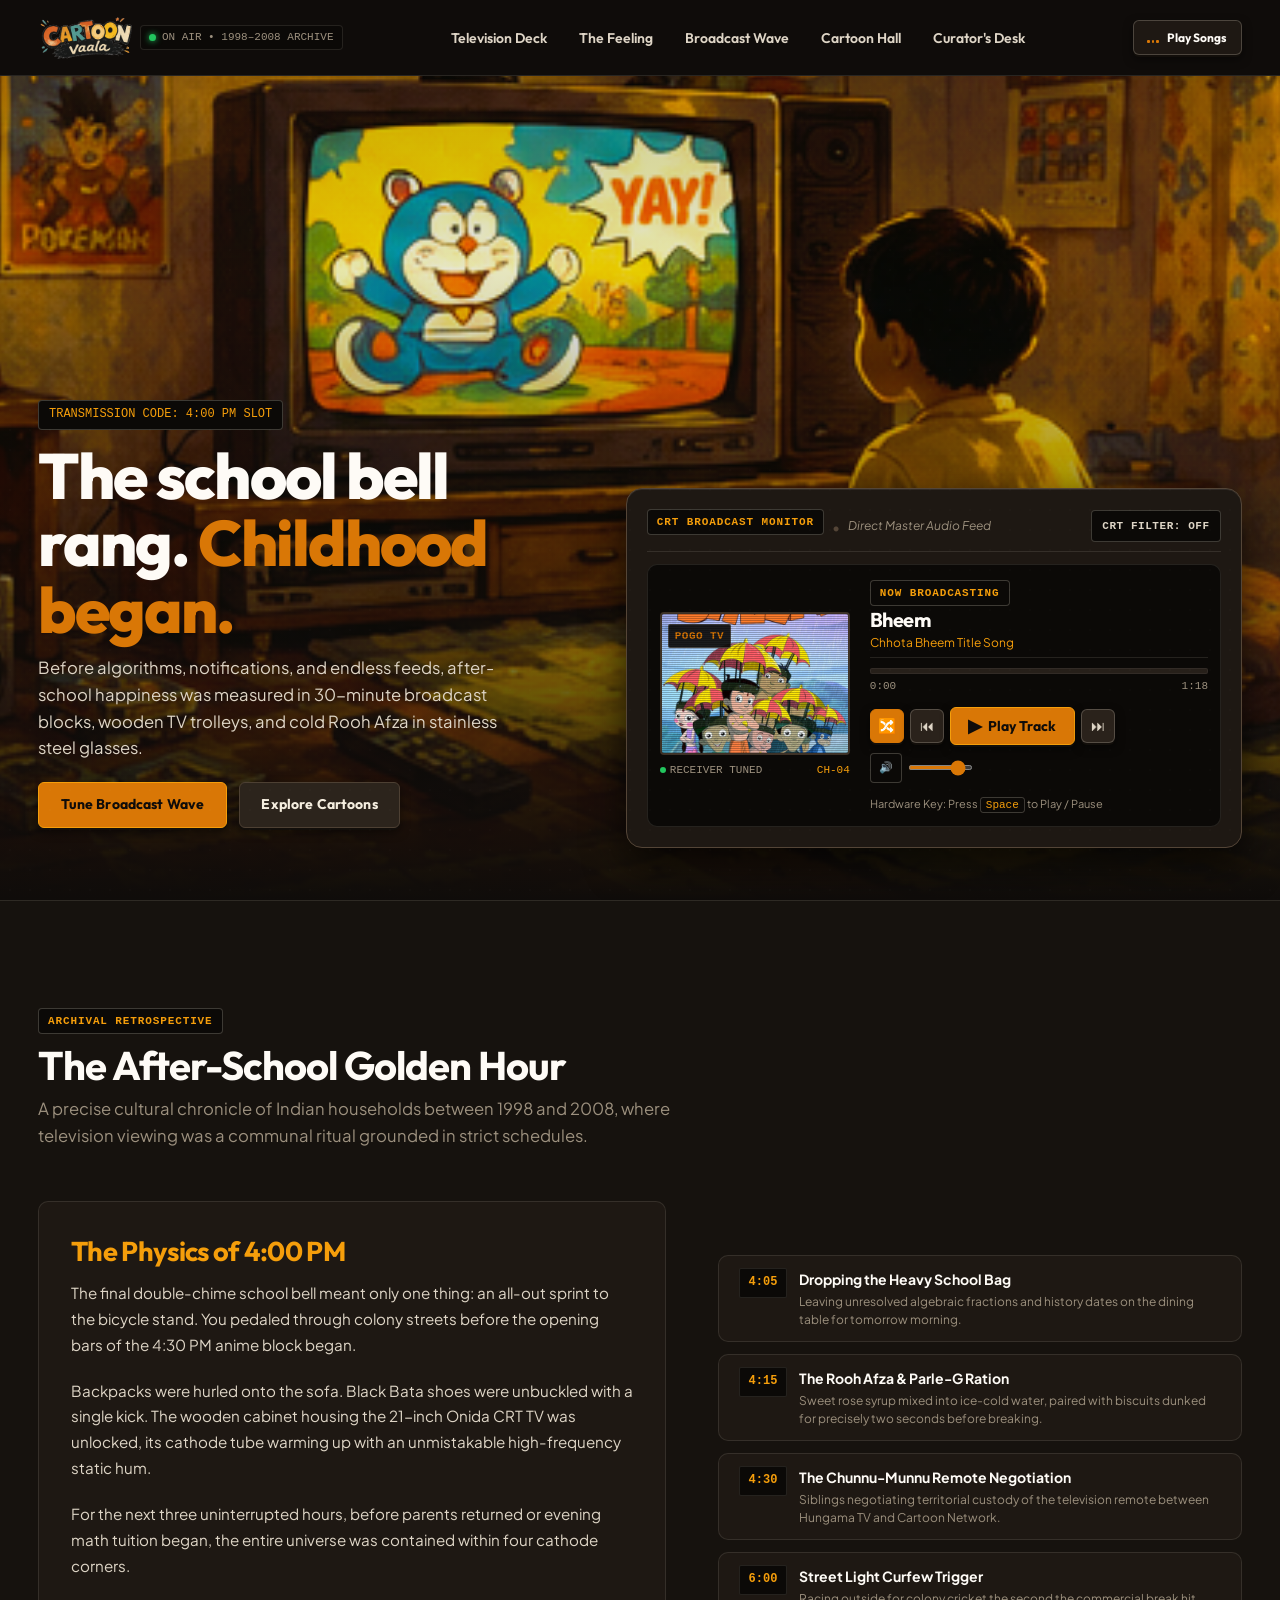
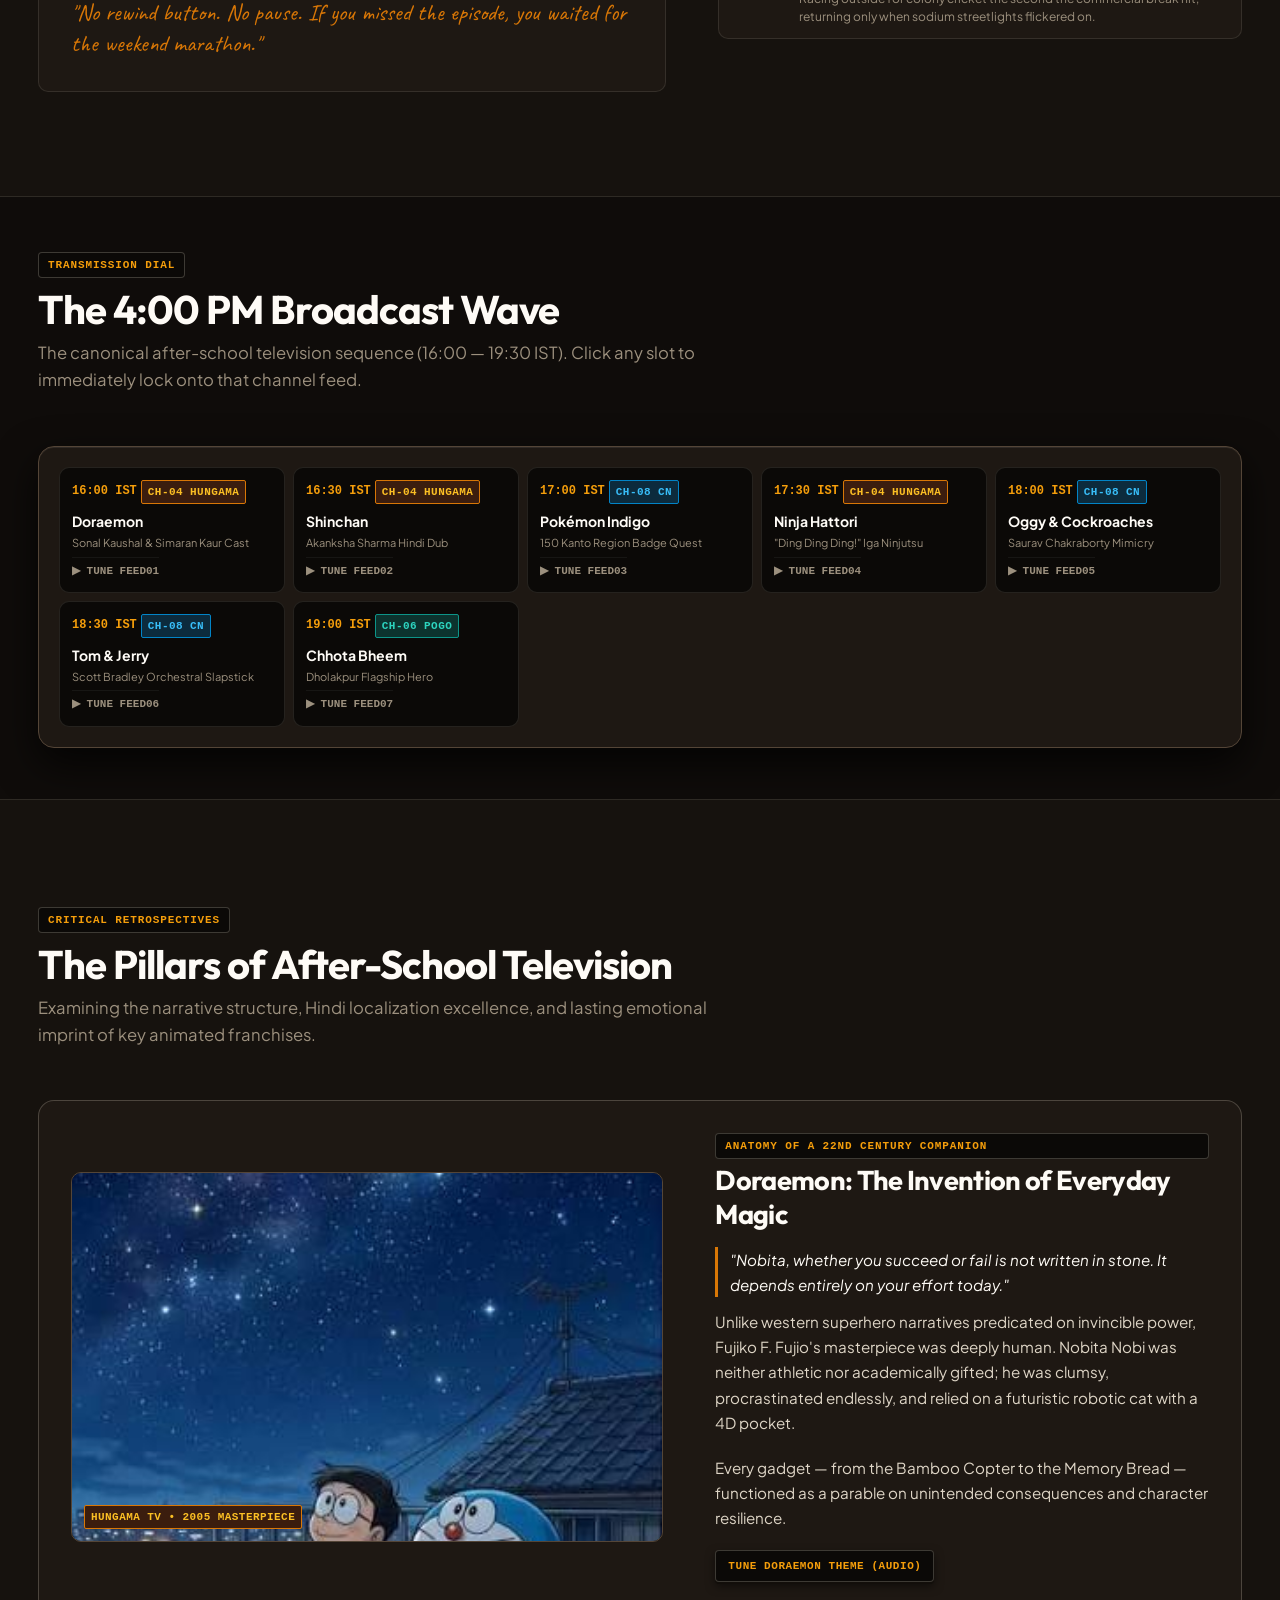
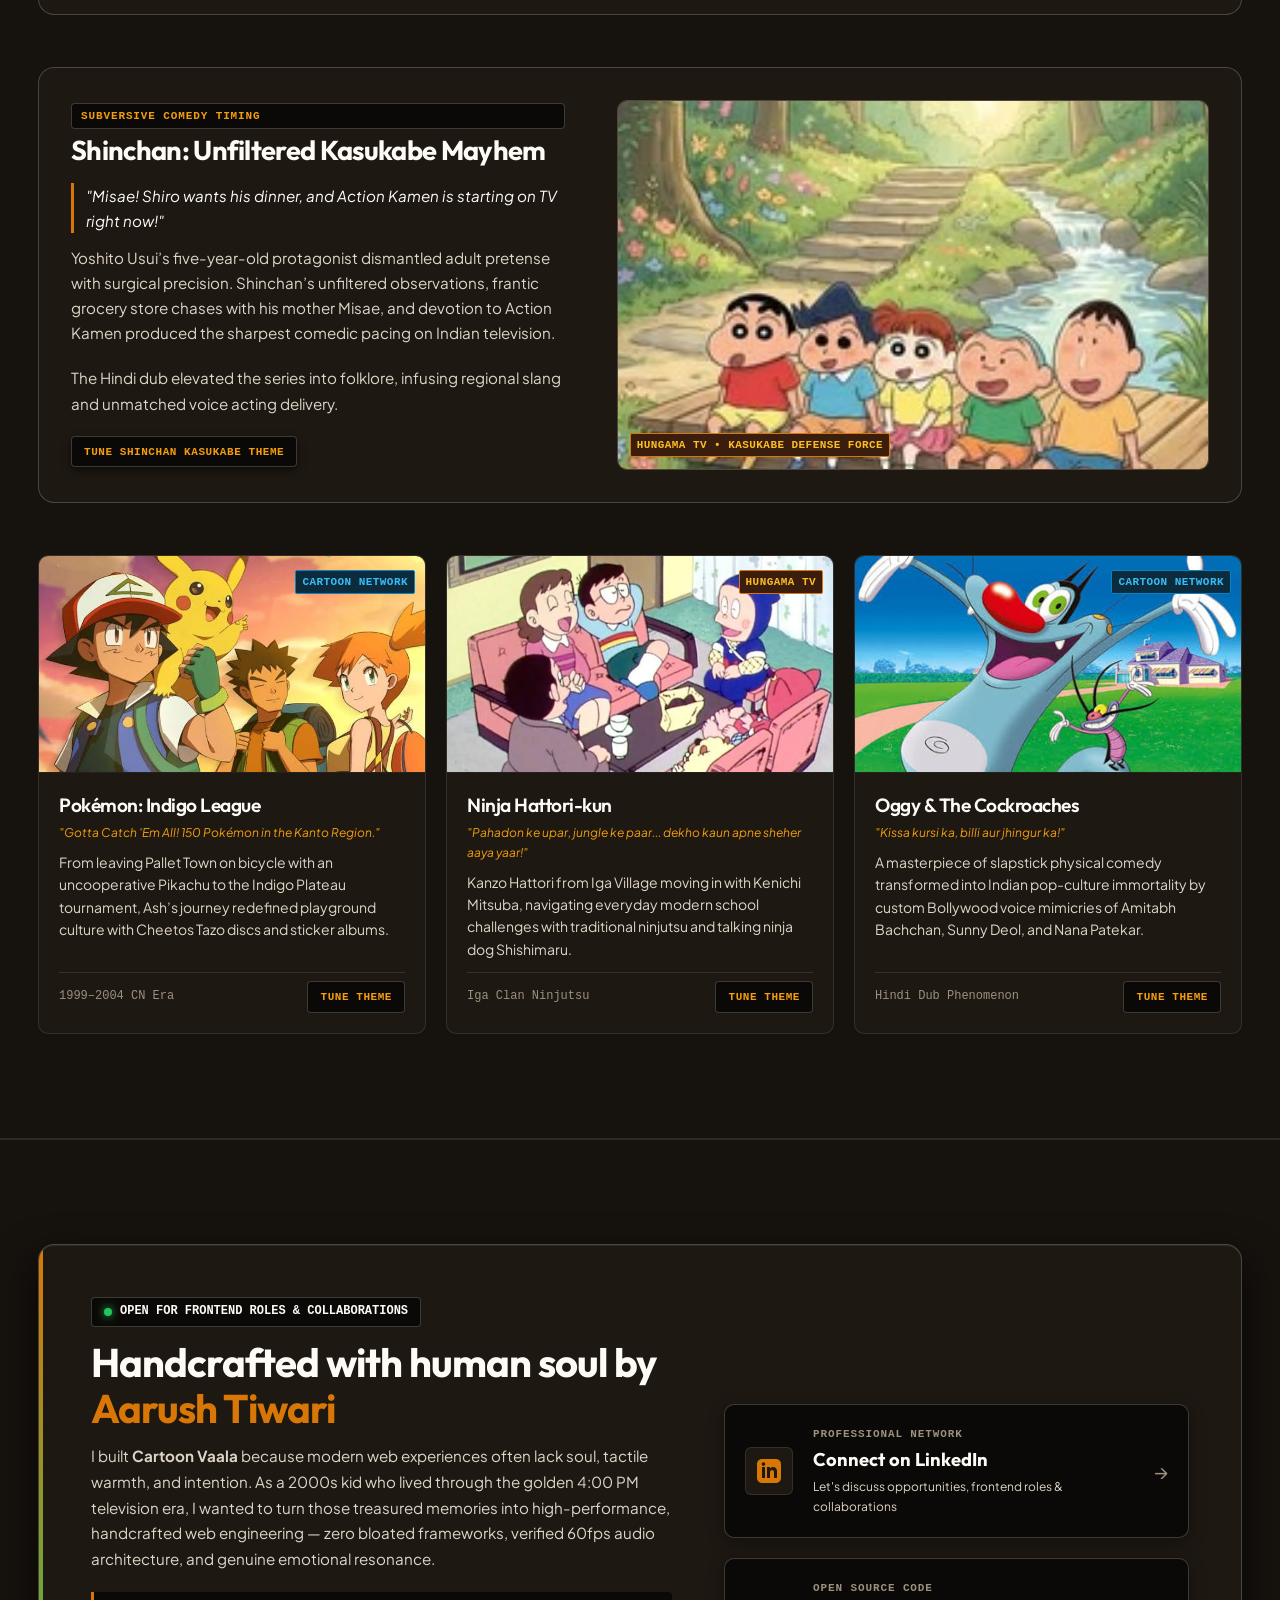
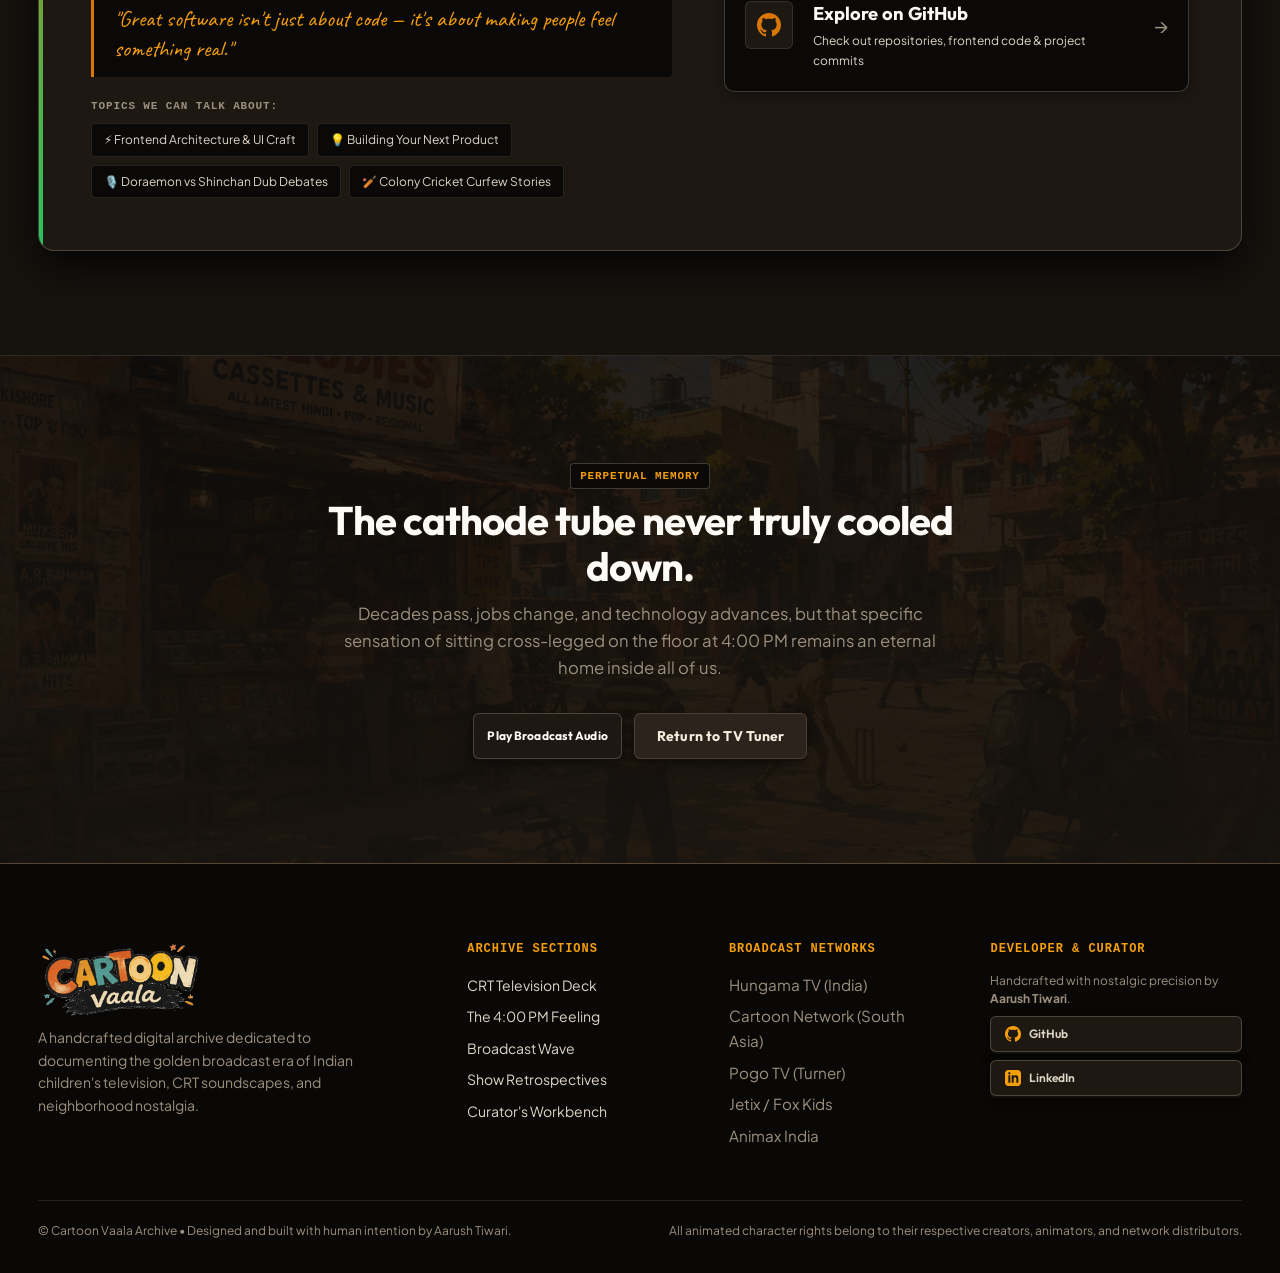
==== commit 1a5c33d1: "Improve responsive design and mobile experience" ====
--- a/index.html
+++ b/index.html
@@ -189,17 +189,6 @@
                 </div>
               </div>
             </div>
-
-            <!-- Global Tracklist Drawer -->
-            <div class="player-playlist-section">
-              <div class="player-playlist-header">
-                <h3 class="player-playlist-title">Station Master Tape Archive</h3>
-                <span class="section-tag" id="player-track-count">11 Tracks Available</span>
-              </div>
-              <ul class="playlist-track-grid" id="player-playlist-list" aria-label="Master Cartoon Tracklist">
-                <!-- Rendered dynamically by player.js -->
-              </ul>
-            </div>
           </div>
         </div>
       </div>
@@ -445,7 +434,7 @@
         </div>
 
         <!-- Featured Dual Column Editorial Spotlight 2: Shinchan -->
-        <div class="editorial-spotlight reveal-on-scroll delay-1" style="grid-template-columns: 1fr 1.2fr;">
+        <div class="editorial-spotlight editorial-spotlight-reversed reveal-on-scroll delay-1">
           <div class="spotlight-content">
             <div class="section-tag" style="margin-bottom: var(--space-2xs);">Subversive Comedy Timing</div>
             <h3 class="spotlight-heading">Shinchan: Unfiltered Kasukabe Mayhem</h3>
--- a/css/variables.css
+++ b/css/variables.css
@@ -92,13 +92,13 @@
   --font-handwritten: 'Caveat', cursive;
   --font-mono: 'JetBrains Mono', 'SF Mono', Consolas, monospace;
 
-  /* Font Scale */
-  --fs-hero: clamp(2.4rem, 4.5vw + 1rem, 4.2rem);
-  --fs-h2: clamp(1.85rem, 3vw + 0.5rem, 2.75rem);
-  --fs-h3: clamp(1.3rem, 1.8vw + 0.3rem, 1.75rem);
-  --fs-h4: 1.15rem;
-  --fs-body-lg: clamp(1.05rem, 0.8vw + 0.5rem, 1.2rem);
-  --fs-body: 1rem;
+  /* Fluid Responsive Font Scale */
+  --fs-hero: clamp(1.85rem, 5.5vw + 0.5rem, 4rem);
+  --fs-h2: clamp(1.4rem, 3.2vw + 0.4rem, 2.5rem);
+  --fs-h3: clamp(1.15rem, 2vw + 0.3rem, 1.7rem);
+  --fs-h4: clamp(1rem, 1.2vw + 0.2rem, 1.25rem);
+  --fs-body-lg: clamp(1rem, 0.8vw + 0.4rem, 1.18rem);
+  --fs-body: 0.95rem;
   --fs-sm: 0.875rem;
   --fs-xs: 0.75rem;
   --fs-micro: 0.6875rem;
@@ -111,14 +111,14 @@
   --space-sm: 0.75rem;    /* 12px */
   --space-md: 1.25rem;    /* 20px */
   --space-lg: 2rem;       /* 32px */
-  --space-xl: 3.5rem;     /* 56px */
-  --space-2xl: 5.5rem;    /* 88px */
-  --space-3xl: 7.5rem;    /* 120px */
+  --space-xl: 3.25rem;    /* 52px */
+  --space-2xl: 4.75rem;   /* 76px */
+  --space-3xl: 6.5rem;    /* 104px */
 
   /* Layout Container */
   --container-max: 1260px;
   --container-dense: 1040px;
-  --container-padding: 1.5rem;
+  --container-padding: clamp(1rem, 3.5vw, 1.75rem);
 
   /* ========================================================================
      11. Motion Timing & Custom Cubic Bézier Easing Curves
--- a/css/base.css
+++ b/css/base.css
@@ -8,6 +8,9 @@
   box-sizing: border-box;
   -webkit-font-smoothing: antialiased;
   -moz-osx-font-smoothing: grayscale;
+  -webkit-tap-highlight-color: transparent;
+  overflow-x: hidden;
+  max-width: 100vw;
 }
 
 *, *::before, *::after {
@@ -23,6 +26,7 @@
   background-image: linear-gradient(180deg, #100c09 0%, #0d0a08 100%);
   background-attachment: fixed;
   overflow-x: hidden;
+  max-width: 100vw;
   position: relative;
   margin: 0;
   padding: 0;
--- a/css/components.css
+++ b/css/components.css
@@ -647,91 +647,6 @@
   cursor: pointer;
 }
 
-/* Playlist Section */
-.player-playlist-section {
-  margin-top: var(--space-sm);
-  padding-top: var(--space-xs);
-  border-top: 1px solid var(--color-border-subtle);
-}
-
-.player-playlist-header {
-  display: flex;
-  align-items: center;
-  justify-content: space-between;
-  margin-bottom: var(--space-xs);
-}
-
-.player-playlist-title {
-  font-size: var(--fs-xs);
-  font-weight: 700;
-  text-transform: uppercase;
-  letter-spacing: 0.06em;
-  color: var(--color-text-subtle);
-  display: flex;
-  align-items: center;
-  gap: 6px;
-  margin: 0;
-}
-
-.playlist-track-grid {
-  display: grid;
-  grid-template-columns: repeat(auto-fill, minmax(180px, 1fr));
-  gap: 6px;
-  list-style: none;
-  margin: 0;
-  padding: 0;
-  max-height: 140px;
-  overflow-y: auto;
-}
-
-.playlist-track-item {
-  display: flex;
-  align-items: center;
-  gap: 8px;
-  padding: 6px 8px;
-  background-color: var(--color-surface-sunken);
-  border: 1px solid var(--color-border-subtle);
-  border-radius: var(--radius-tag);
-  cursor: pointer;
-  transition: all var(--duration-tactile) var(--ease-tactile);
-}
-
-.playlist-track-item:hover {
-  background-color: var(--color-surface-elevated);
-  border-color: var(--color-border-defined);
-}
-
-.playlist-track-item.active {
-  background-color: #2e1a10;
-  border-color: var(--color-action-primary);
-}
-
-.playlist-item-num {
-  font-family: var(--font-mono);
-  font-size: var(--fs-micro);
-  color: var(--color-text-subtle);
-  min-width: 16px;
-}
-
-.playlist-item-meta {
-  flex: 1;
-  min-width: 0;
-}
-
-.playlist-item-title {
-  font-size: var(--fs-xs);
-  font-weight: 600;
-  color: var(--color-text-heading);
-  white-space: nowrap;
-  overflow: hidden;
-  text-overflow: ellipsis;
-}
-
-.playlist-item-channel {
-  font-size: var(--fs-micro);
-  font-family: var(--font-mono);
-  color: var(--color-text-accent);
-}
 
 /* ==========================================================================
    4. Afternoon Transmission Dial / Timeline Strip (Lightweight & Tactile)
@@ -871,6 +786,10 @@
   margin-bottom: var(--space-xl);
 }
 
+.editorial-spotlight.editorial-spotlight-reversed {
+  grid-template-columns: 1fr 1.2fr;
+}
+
 .spotlight-media {
   position: relative;
   aspect-ratio: 16 / 10;
@@ -913,7 +832,7 @@
 /* Side Showcase Cards (Asymmetric 2-column with Varied Weights) */
 .asymmetric-cards-grid {
   display: grid;
-  grid-template-columns: repeat(auto-fit, minmax(320px, 1fr));
+  grid-template-columns: repeat(auto-fit, minmax(min(100%, 280px), 1fr));
   gap: var(--space-md);
 }
 
--- a/css/responsive.css
+++ b/css/responsive.css
@@ -1,6 +1,7 @@
 /* ==========================================================================
    Cartoon Vaala — Responsive Breakpoint Architecture
-   Strict Mobile-First & Desktop Layout Optimization
+   Strict Mobile-First & Cross-Device Layout Optimization
+   Covers Ultra-wide, Desktop, Tablet (Portrait & Landscape), Phablets & Mobile
    ========================================================================== */
 
 /* ==========================================================================
@@ -14,6 +15,12 @@
 
   .hero-narrative-col {
     text-align: center;
+    padding-bottom: 0;
+  }
+
+  .hero-lead-badge {
+    margin-left: auto;
+    margin-right: auto;
   }
 
   .hero-tagline {
@@ -26,7 +33,7 @@
   }
 
   .hero-player-wrap {
-    max-width: 600px;
+    max-width: 620px;
     margin: 0 auto;
   }
 
@@ -35,18 +42,24 @@
     gap: var(--space-lg);
   }
 
-  .editorial-spotlight {
+  .editorial-spotlight,
+  .editorial-spotlight.editorial-spotlight-reversed {
     grid-template-columns: 1fr;
     gap: var(--space-md);
   }
 
+  .spotlight-media {
+    max-height: 420px;
+  }
+
   .workbench-grid {
     grid-template-columns: 1fr;
     gap: var(--space-lg);
   }
 
   .footer-grid {
-    grid-template-columns: 1fr 1fr;
+    grid-template-columns: 1.5fr 1fr;
+    gap: var(--space-lg);
   }
 
   .footer-brand {
@@ -55,41 +68,84 @@
 }
 
 /* ==========================================================================
-   2. Mobile & Phablet Breakpoint (< 768px)
+   2. Medium Tablets & Portrait Screens (< 900px)
+   ========================================================================== */
+@media (max-width: 899px) {
+  .nav-list {
+    gap: var(--space-md);
+  }
+
+  .transmission-timeline-grid {
+    grid-template-columns: repeat(auto-fit, minmax(190px, 1fr));
+  }
+
+  .asymmetric-cards-grid {
+    grid-template-columns: repeat(auto-fit, minmax(260px, 1fr));
+  }
+}
+
+/* ==========================================================================
+   3. Mobile & Phablet Breakpoint (< 768px)
    ========================================================================== */
 @media (max-width: 767px) {
   :root {
-    --container-padding: 1rem;
-    --space-2xl: 3.5rem;
+    --container-padding: clamp(0.85rem, 3.5vw, 1.25rem);
+    --space-3xl: 4.5rem;
+    --space-2xl: 3.25rem;
     --space-xl: 2.25rem;
-  }
-
+    --space-lg: 1.5rem;
+  }
+
+  /* --- Site Header & Mobile Navigation Overlay --- */
   .site-header {
-    height: 68px;
+    height: 64px;
+    backdrop-filter: blur(14px);
+    -webkit-backdrop-filter: blur(14px);
+    background-color: rgba(15, 12, 10, 0.94);
+  }
+
+  .header-container {
+    padding-left: var(--container-padding);
+    padding-right: var(--container-padding);
   }
 
   .brand-station-tag {
     display: none;
   }
 
+  .brand-logo {
+    height: 38px;
+  }
+
   .menu-toggle {
     display: flex;
   }
 
+  .bgm-toggle {
+    padding: 0.35rem 0.65rem;
+    font-size: var(--fs-micro);
+    gap: 0.35rem;
+  }
+
   .site-nav {
     position: fixed;
-    top: 68px;
+    top: 64px;
     left: 0;
     width: 100%;
-    height: calc(100vh - 68px);
-    background-color: var(--color-surface-canvas);
+    height: calc(100dvh - 64px);
+    max-height: calc(100dvh - 64px);
+    background-color: rgba(15, 12, 10, 0.98);
+    backdrop-filter: blur(20px);
+    -webkit-backdrop-filter: blur(20px);
     border-top: 1px solid var(--color-border-defined);
     flex-direction: column;
     justify-content: flex-start;
-    padding: var(--space-xl) var(--space-lg);
+    padding: var(--space-xl) var(--space-md);
     transform: translateY(-100%);
     opacity: 0;
     pointer-events: none;
+    overflow-y: auto;
+    -webkit-overflow-scrolling: touch;
     transition: transform var(--duration-tactile) var(--ease-tactile),
                 opacity var(--duration-tactile) var(--ease-tactile);
     z-index: var(--z-modal);
@@ -103,7 +159,7 @@
 
   .nav-list {
     flex-direction: column;
-    gap: var(--space-md);
+    gap: var(--space-sm);
     width: 100%;
     text-align: center;
   }
@@ -111,34 +167,104 @@
   .nav-link {
     font-size: 1.15rem;
     display: block;
-    padding: 0.5rem;
-  }
-
+    padding: 0.75rem 1rem;
+    background-color: var(--color-surface-sunken);
+    border: 1px solid var(--color-border-subtle);
+    border-radius: var(--radius-btn);
+    color: var(--color-text-heading);
+    transition: all var(--duration-tactile) var(--ease-tactile);
+  }
+
+  .nav-link:hover,
+  .nav-link.active {
+    background-color: var(--color-surface-panel-hover);
+    border-color: var(--color-action-primary);
+    color: var(--color-action-primary);
+  }
+
+  .nav-link::after {
+    display: none;
+  }
+
+  /* --- Hero Section & Background --- */
   .hero-section {
-    padding-top: 84px;
-    padding-bottom: var(--space-md);
-  }
-
-  /* Mobile Background Asset Swap */
+    min-height: auto;
+    padding-top: calc(64px + var(--space-md));
+    padding-bottom: var(--space-xl);
+  }
+
   .hero-backdrop {
     background-image: 
-      linear-gradient(180deg, rgba(15, 12, 10, 0.3) 0%, rgba(15, 12, 10, 0.1) 25%, rgba(15, 12, 10, 0.6) 65%, #0f0c0a 100%),
+      linear-gradient(180deg, rgba(15, 12, 10, 0.35) 0%, rgba(15, 12, 10, 0.15) 25%, rgba(15, 12, 10, 0.75) 65%, #0f0c0a 100%),
       url("../Assests/Mobile BGM.png");
-    background-position: center 20%;
+    background-position: center 15%;
+    background-size: cover;
+  }
+
+  .hero-container {
+    gap: var(--space-md);
+  }
+
+  .hero-title {
+    font-size: clamp(1.85rem, 7.5vw, 2.75rem);
+    line-height: 1.1;
+    margin-bottom: var(--space-xs);
+  }
+
+  .hero-tagline {
+    font-size: 0.95rem;
+    line-height: 1.55;
+    max-width: 440px;
+    margin-bottom: var(--space-md);
+  }
+
+  /* --- Radio Tuner & CRT TV Deck Component --- */
+  .player-chassis {
+    padding: 14px;
+    border-radius: var(--radius-card);
+  }
+
+  .hero-player-topbar {
+    margin-bottom: 10px;
+    padding-bottom: 8px;
+  }
+
+  .hero-tag-quote {
+    display: none;
+  }
+
+  .hero-tag-sep {
+    display: none;
   }
 
   .player-layout {
     grid-template-columns: 1fr;
-    gap: var(--space-sm);
+    gap: 12px;
+    padding: 10px;
   }
 
   .player-tv-bezel {
-    max-width: 200px;
+    max-width: 250px;
     margin: 0 auto;
+    border-radius: var(--radius-tag);
+  }
+
+  .player-tv-footer-controls {
+    max-width: 250px;
+    margin: 6px auto 0;
+  }
+
+  .player-console-col {
+    gap: 8px;
   }
 
   .player-meta-header {
     text-align: center;
+    padding-bottom: 6px;
+  }
+
+  .player-cartoon-title {
+    font-size: 1.15rem;
   }
 
   .player-track-subtitle {
@@ -146,28 +272,223 @@
   }
 
   .player-main-controls {
+    flex-direction: column;
+    align-items: center;
+    gap: 10px;
+    margin-top: 6px;
+    width: 100%;
+  }
+
+  .player-btn-group {
+    display: flex;
+    align-items: center;
     justify-content: center;
-  }
-
-  /* Dense Schedule Table Horizontal Scroll */
-  .schedule-table-wrap {
+    gap: 8px;
+    width: 100%;
+  }
+
+  .player-btn-secondary {
+    width: 38px;
+    height: 38px;
+    font-size: 1rem;
+  }
+
+  .player-btn-play {
+    padding: 0.45rem 1.25rem;
+    font-size: var(--fs-sm);
+  }
+
+  .player-volume-control {
+    display: flex;
+    align-items: center;
+    justify-content: center;
+    gap: 10px;
+    width: 100%;
+    padding-top: 4px;
+    border-top: 1px solid rgba(255, 255, 255, 0.05);
+  }
+
+  .player-volume-slider {
+    width: 110px;
+    height: 6px;
+  }
+
+  /* Hide hardware keyboard shortcut hint on mobile touch devices */
+  .player-console-col .text-subtle {
+    display: none;
+  }
+
+  /* --- Narrative Storytelling Section --- */
+  .narrative-essay {
+    padding: var(--space-md);
+  }
+
+  .narrative-essay p {
+    font-size: 0.95rem;
+    line-height: 1.65;
+  }
+
+  .text-handwritten {
+    font-size: 1.3rem;
+  }
+
+  .ritual-item {
+    grid-template-columns: 46px 1fr;
+    gap: var(--space-xs);
+    padding: 10px 12px;
+  }
+
+  /* --- Transmission Dial / Broadcast Wave (Swipeable EPG Tuner Strip) --- */
+  .transmission-dial-container {
+    padding: var(--space-sm);
+    border-radius: var(--radius-card);
+  }
+
+  .transmission-timeline-grid {
+    display: flex;
     overflow-x: auto;
+    scroll-snap-type: x mandatory;
+    gap: 10px;
+    padding-bottom: 8px;
     -webkit-overflow-scrolling: touch;
-  }
-
-  .schedule-grid-table {
-    min-width: 580px;
-  }
-
+    scrollbar-width: thin;
+    scrollbar-color: var(--color-action-primary) var(--color-surface-sunken);
+  }
+
+  .transmission-timeline-grid::-webkit-scrollbar {
+    height: 4px;
+  }
+
+  .transmission-timeline-grid::-webkit-scrollbar-track {
+    background: var(--color-surface-sunken);
+    border-radius: 2px;
+  }
+
+  .transmission-timeline-grid::-webkit-scrollbar-thumb {
+    background: var(--color-action-primary);
+    border-radius: 2px;
+  }
+
+  .dial-slot-node {
+    flex: 0 0 220px;
+    scroll-snap-align: start;
+    padding: 12px;
+    border-radius: var(--radius-tag);
+  }
+
+  /* --- Editorial Spotlights --- */
+  .editorial-spotlight,
+  .editorial-spotlight.editorial-spotlight-reversed {
+    display: flex;
+    flex-direction: column;
+    gap: var(--space-md);
+    padding: var(--space-md);
+    border-radius: var(--radius-card);
+    margin-bottom: var(--space-lg);
+  }
+
+  .spotlight-media {
+    order: -1;
+    width: 100%;
+    aspect-ratio: 16 / 10;
+    max-height: 260px;
+  }
+
+  .spotlight-content {
+    order: 1;
+  }
+
+  .spotlight-heading {
+    font-size: 1.25rem;
+  }
+
+  .spotlight-quote {
+    font-size: 0.92rem;
+    padding-left: 8px;
+    margin: 6px 0 10px;
+  }
+
+  .asymmetric-cards-grid {
+    grid-template-columns: 1fr;
+    gap: var(--space-md);
+    margin-top: var(--space-lg) !important;
+  }
+
+  .showcase-card {
+    border-radius: var(--radius-card);
+  }
+
+  .showcase-body {
+    padding: var(--space-md);
+  }
+
+  /* --- Curator Workbench --- */
   .workbench-card {
     padding: var(--space-md);
+    border-radius: var(--radius-card);
+  }
+
+  .developer-status-badge {
+    font-size: var(--fs-micro);
+    padding: 3px 8px;
+    gap: 6px;
+    line-height: 1.3;
+    white-space: normal;
+    text-align: left;
+  }
+
+  .workbench-title {
+    font-size: 1.45rem;
+    line-height: 1.2;
+  }
+
+  .workbench-bio {
+    font-size: 0.92rem;
+    line-height: 1.65;
+  }
+
+  .workbench-quote-box {
+    padding: 10px 14px;
+  }
+
+  .workbench-quote-text {
+    font-size: 1.25rem;
+  }
+
+  .starter-chips-wrap {
+    gap: 6px;
+  }
+
+  .starter-chip {
+    font-size: var(--fs-xs);
+    padding: 6px 10px;
+  }
+
+  .connection-cards-stack {
+    gap: var(--space-sm);
   }
 
   .connect-action-card {
-    padding: var(--space-sm);
-    gap: var(--space-sm);
-  }
-
+    padding: 12px 14px;
+    gap: 12px;
+    border-radius: var(--radius-card);
+  }
+
+  .connect-card-icon {
+    width: 42px;
+    height: 42px;
+    font-size: 1.1rem;
+  }
+
+  .connect-card-title {
+    font-size: 1.05rem;
+  }
+
+  .connect-card-subtitle {
+    font-size: var(--fs-xs);
+  }
+
+  /* --- Footer --- */
   .footer-grid {
     grid-template-columns: 1fr;
     gap: var(--space-lg);
@@ -177,5 +498,110 @@
     flex-direction: column;
     text-align: center;
     gap: var(--space-xs);
+    font-size: var(--fs-xs);
   }
 }
+
+/* ==========================================================================
+   4. Compact Smartphone Breakpoint (< 480px)
+   ========================================================================== */
+@media (max-width: 479px) {
+  .site-header {
+    height: 58px;
+  }
+
+  .site-nav {
+    top: 58px;
+    height: calc(100dvh - 58px);
+    max-height: calc(100dvh - 58px);
+  }
+
+  .brand-logo {
+    height: 32px;
+  }
+
+  .hero-section {
+    padding-top: calc(58px + 1rem);
+  }
+
+  .hero-actions-row {
+    display: grid;
+    grid-template-columns: 1fr;
+    width: 100%;
+    max-width: 300px;
+    margin: 0 auto;
+    gap: 8px;
+  }
+
+  .hero-actions-row .btn {
+    width: 100%;
+  }
+
+  .player-chassis {
+    padding: 12px;
+  }
+
+  .player-tv-bezel {
+    max-width: 220px;
+  }
+
+  .player-tv-footer-controls {
+    max-width: 220px;
+  }
+
+  .player-cartoon-title {
+    font-size: 1.05rem;
+  }
+
+  .dial-slot-node {
+    flex: 0 0 200px;
+  }
+
+  .starter-chip {
+    width: 100%;
+    justify-content: flex-start;
+  }
+
+  #closing .btn {
+    width: 100%;
+    max-width: 280px;
+  }
+}
+
+/* ==========================================================================
+   5. Ultra-Compact & Foldable Screens (< 340px)
+   ========================================================================== */
+@media (max-width: 339px) {
+  :root {
+    --container-padding: 0.65rem;
+  }
+
+  .btn {
+    padding: 0.45rem 0.75rem;
+    font-size: var(--fs-xs);
+  }
+
+  .player-btn-play {
+    padding: 0.4rem 0.85rem;
+    font-size: var(--fs-xs);
+  }
+
+  .player-btn-secondary {
+    width: 34px;
+    height: 34px;
+    font-size: 0.85rem;
+  }
+
+  .player-volume-slider {
+    width: 75px;
+  }
+
+  .connect-card-icon {
+    width: 36px;
+    height: 36px;
+  }
+
+  .connect-card-arrow {
+    display: none;
+  }
+}
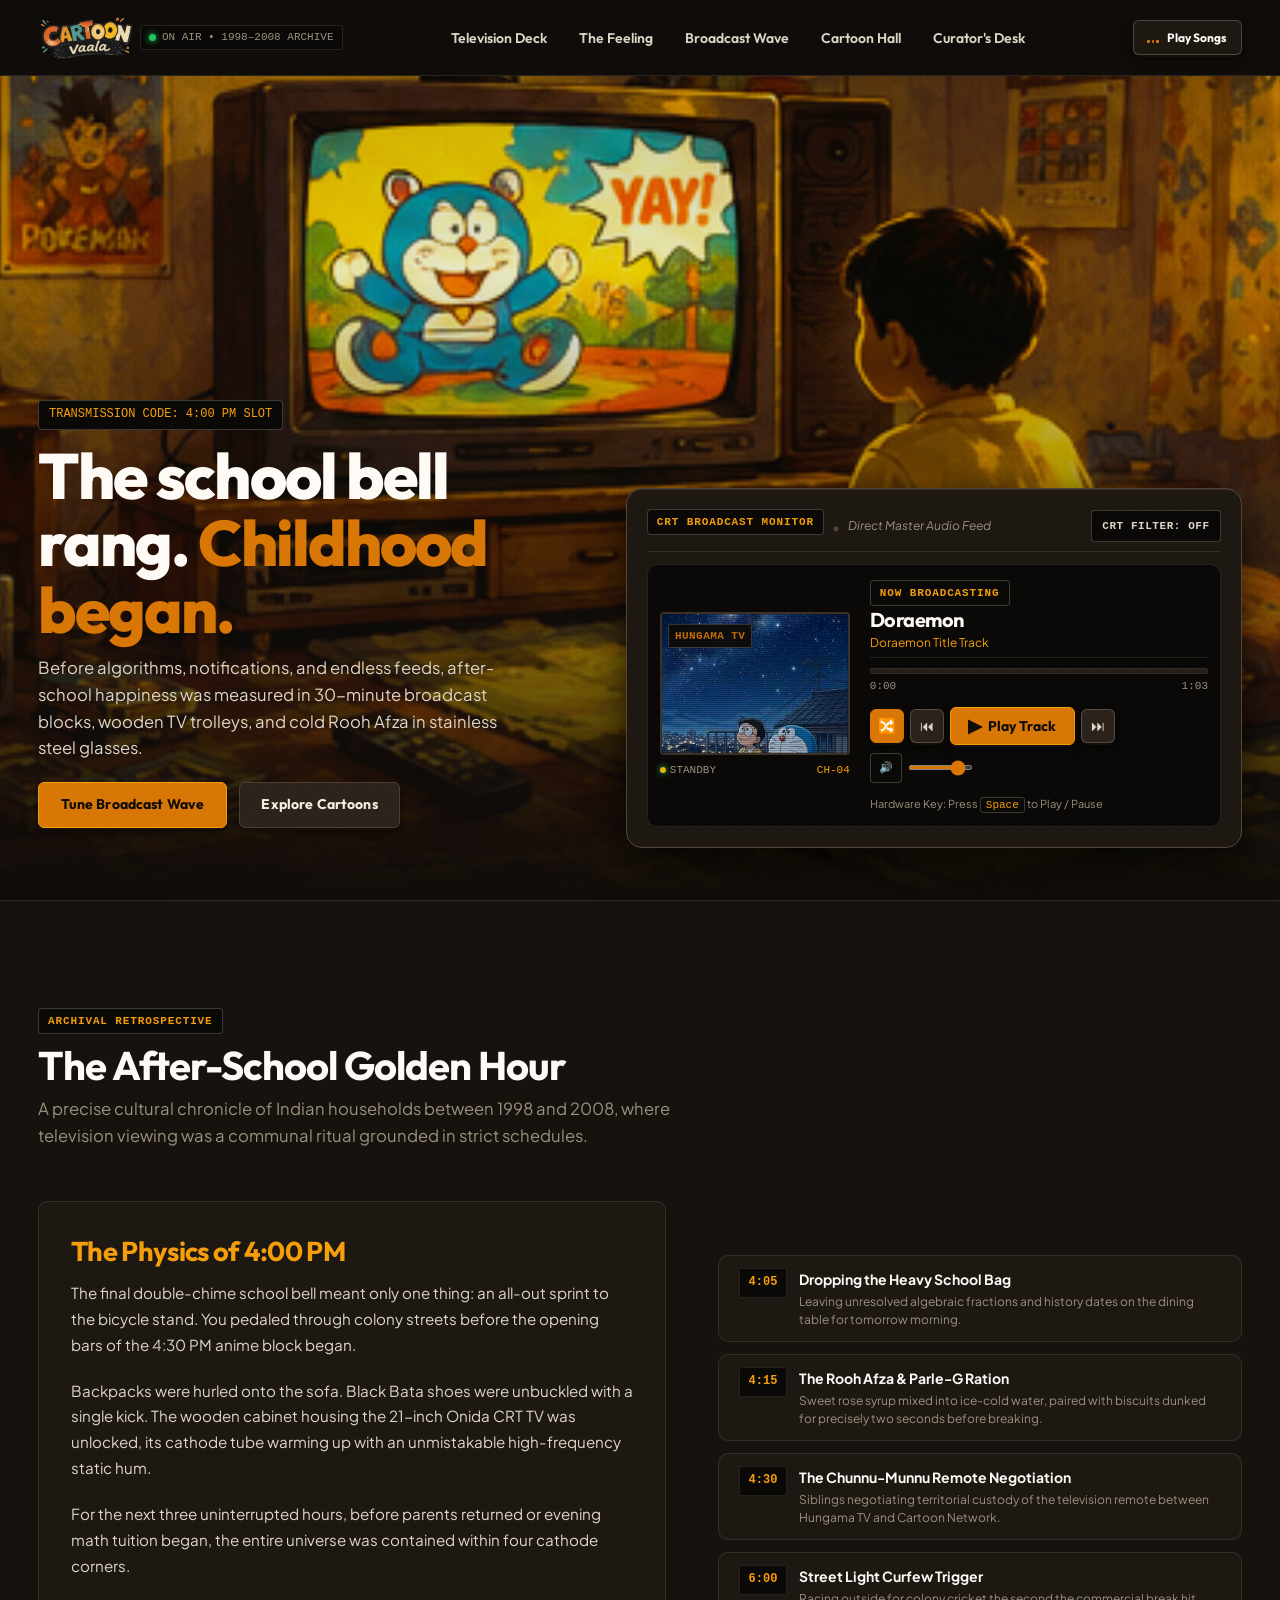
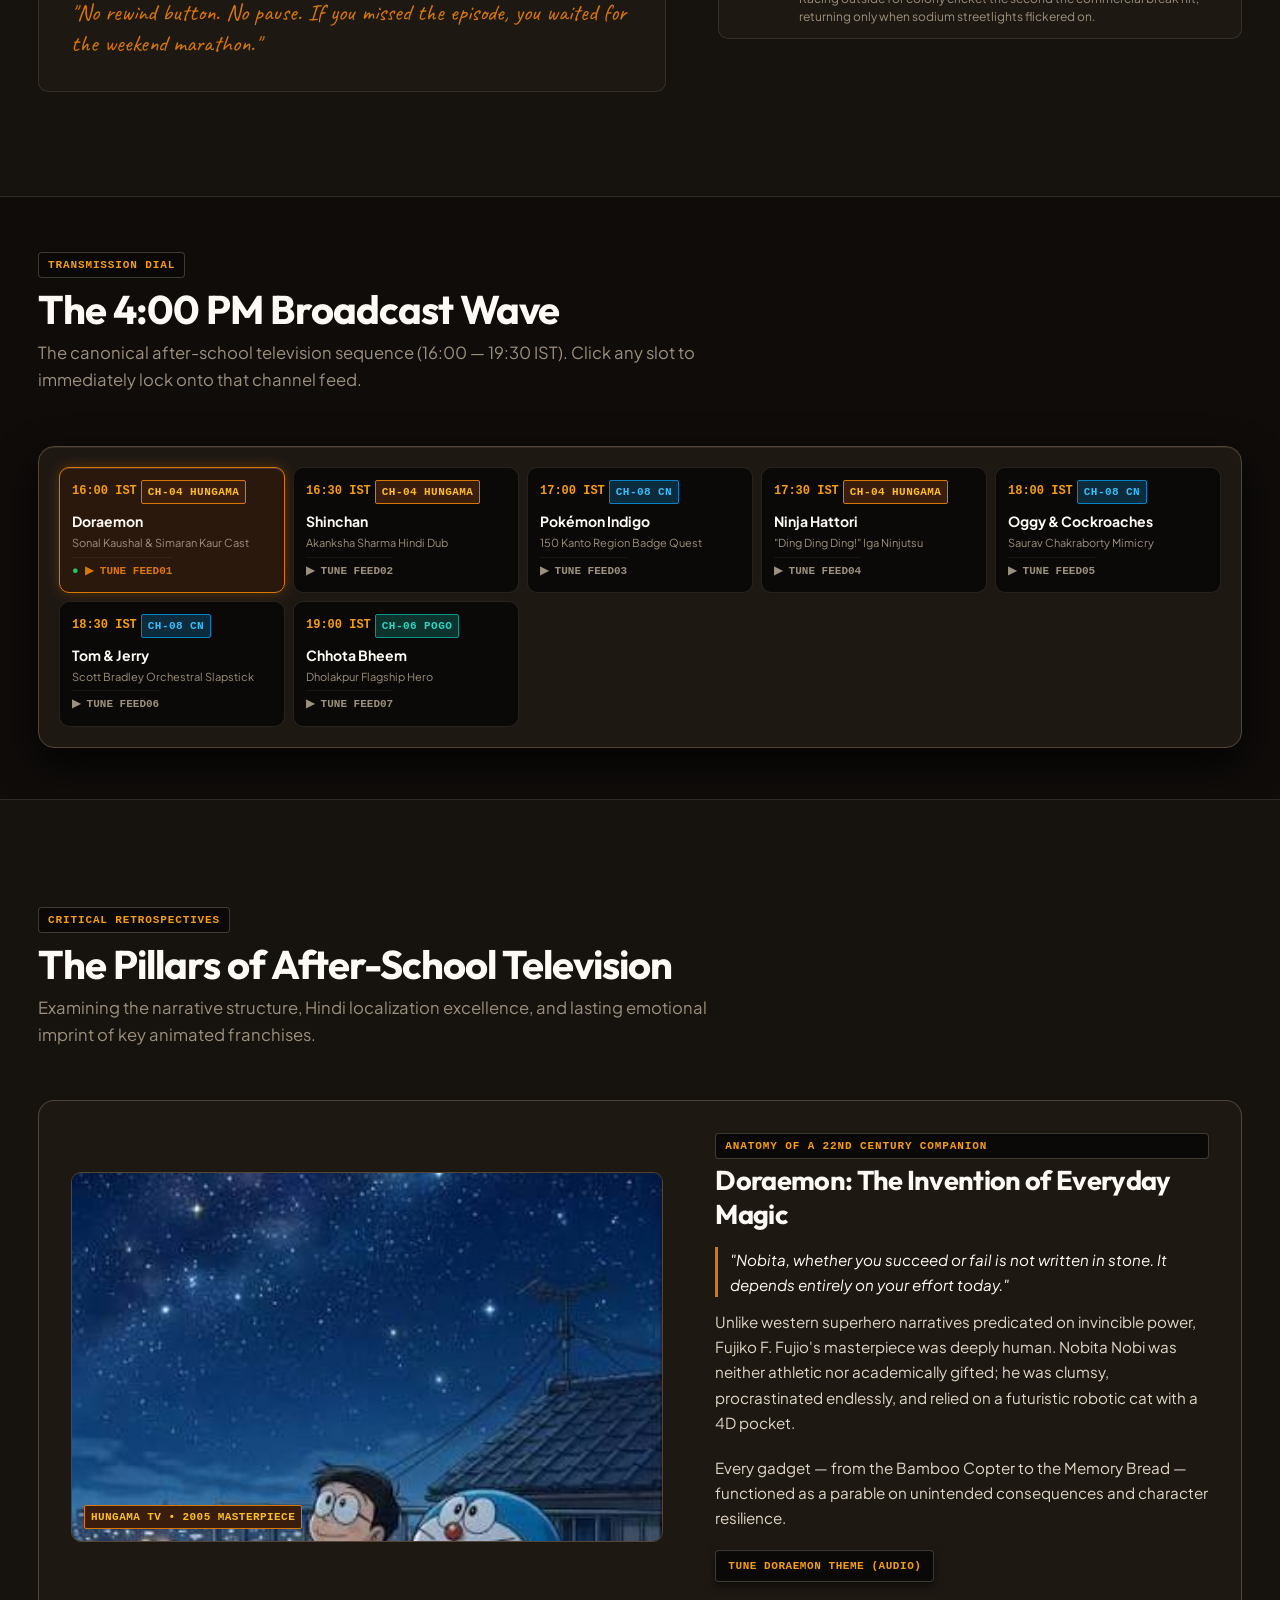
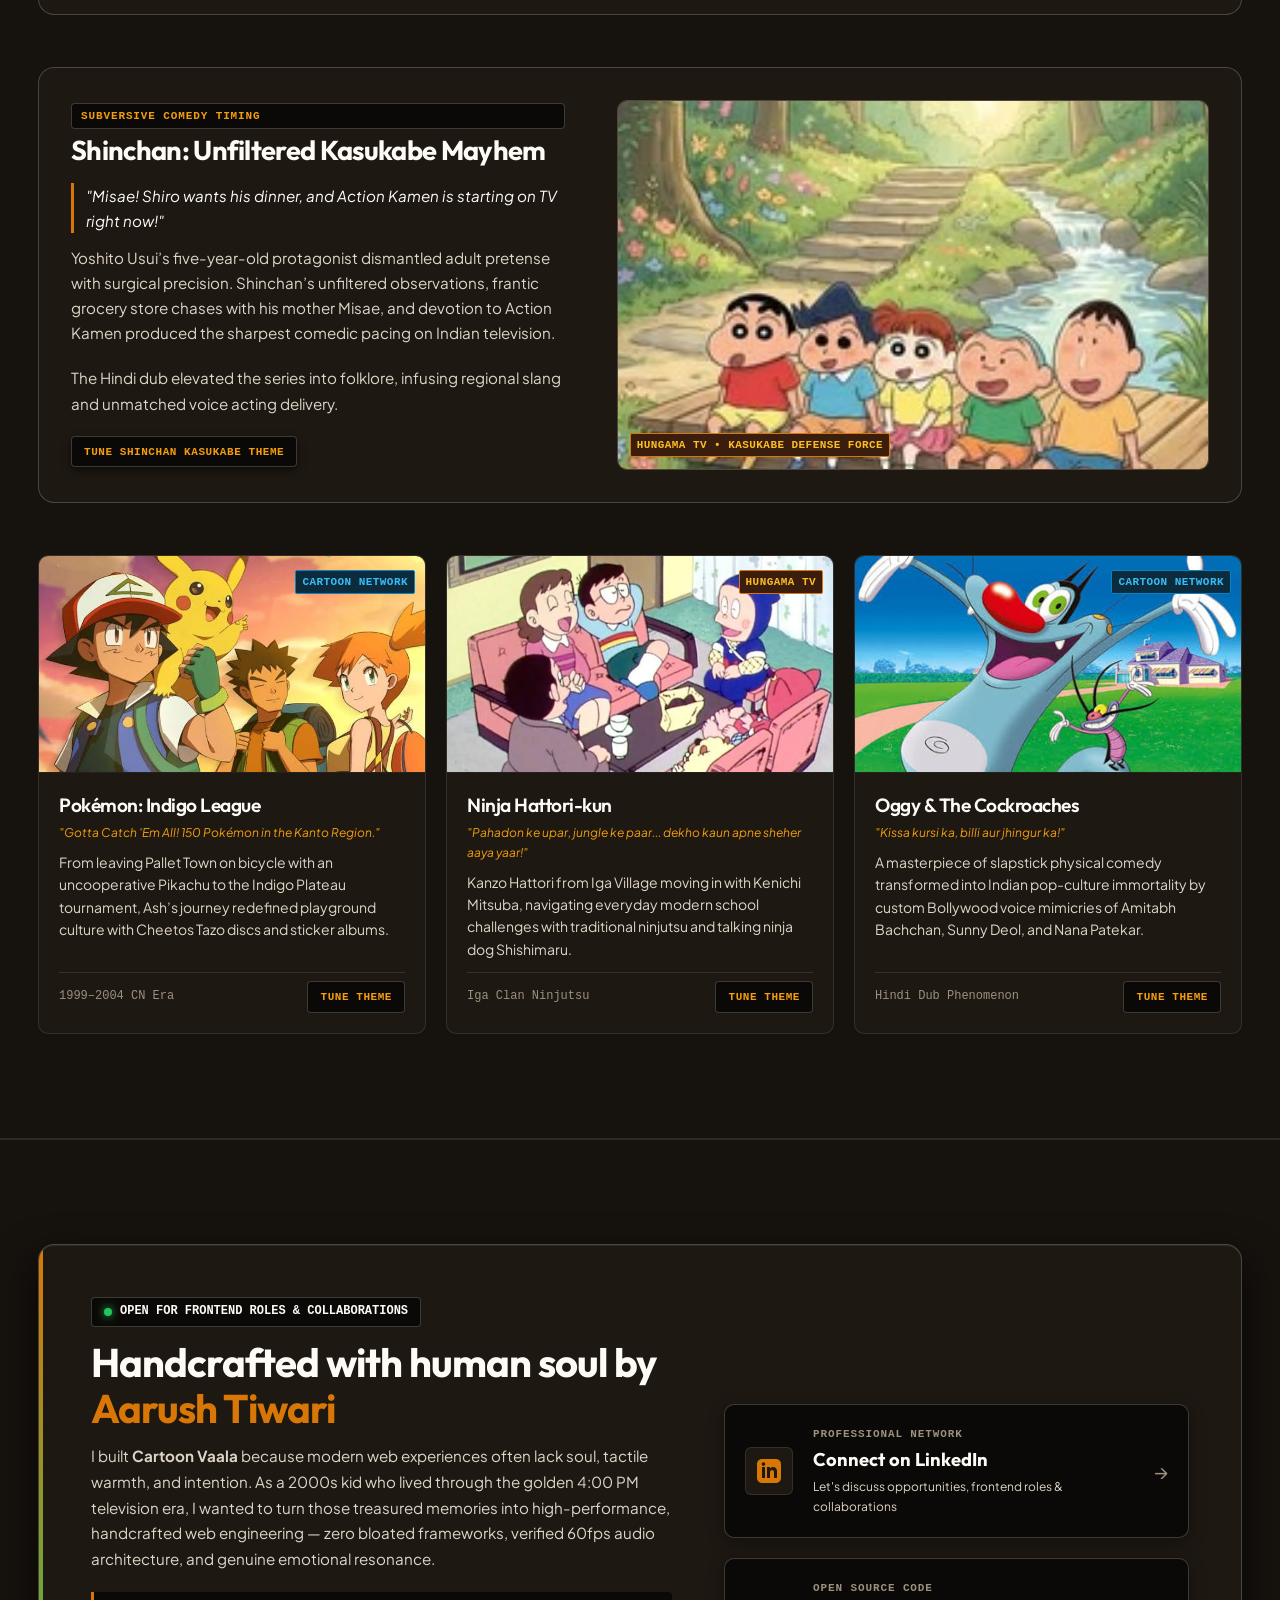
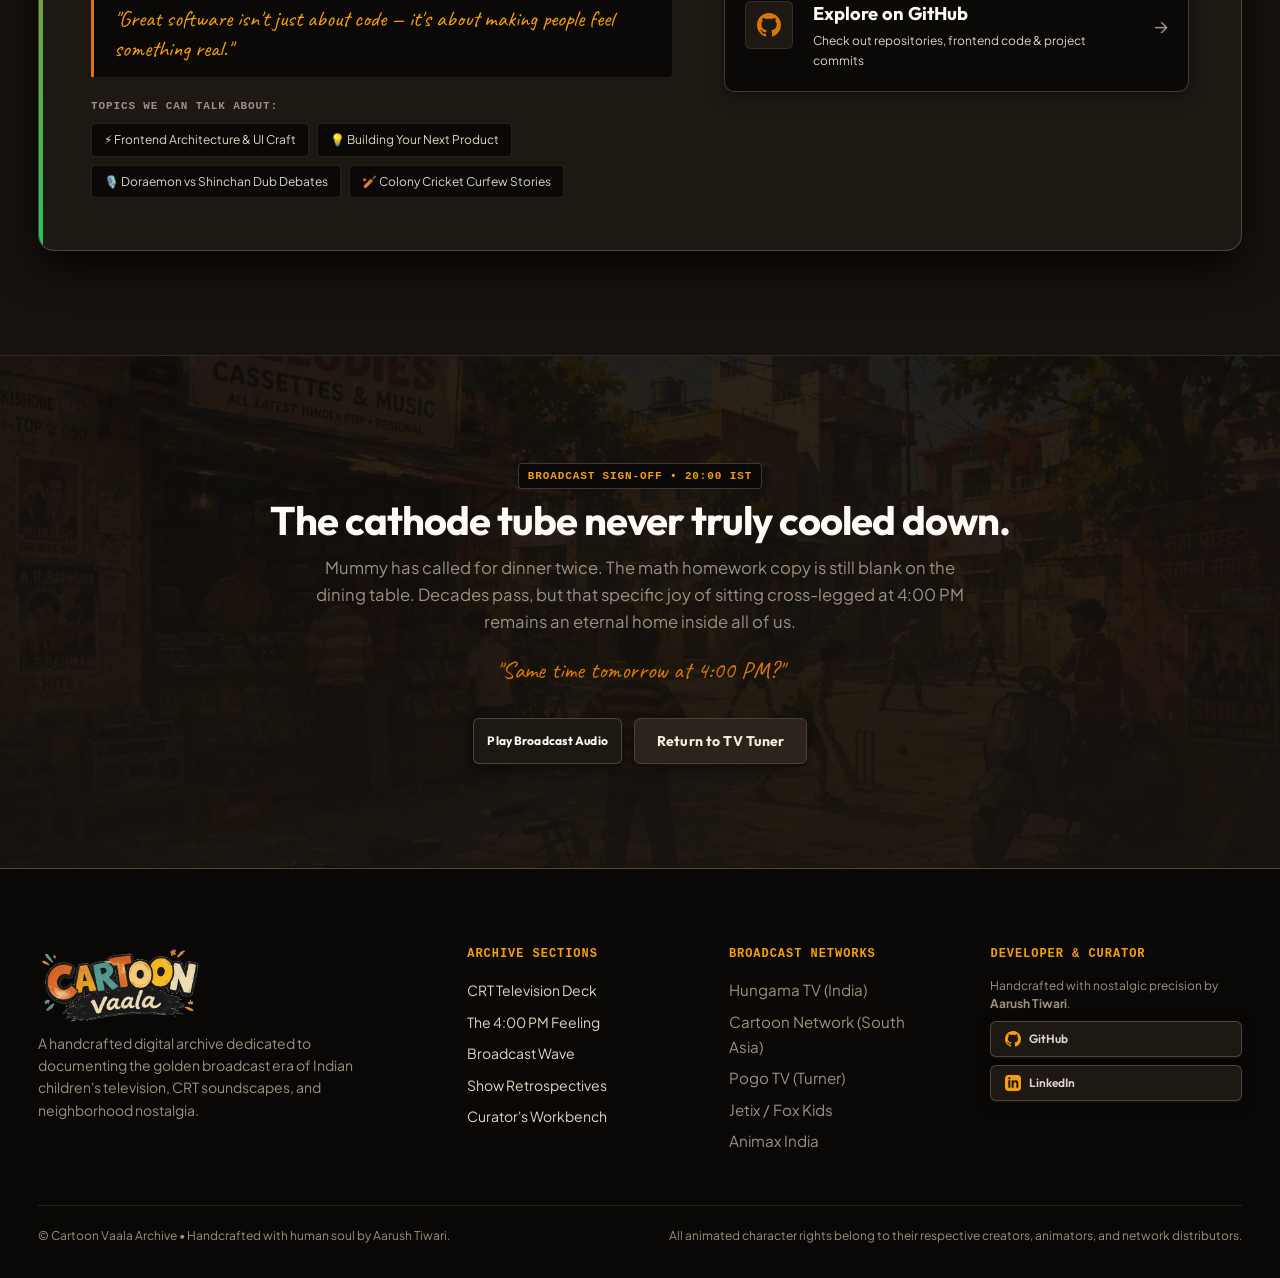
==== commit 34b84793: "Designing and overall improvements" ====
--- a/index.html
+++ b/index.html
@@ -119,19 +119,38 @@
             <div class="player-layout">
               <!-- CRT Screen & Channel Badge -->
               <div class="player-screen-col">
-                <div class="player-tv-bezel" id="player-image-frame">
+                <div class="player-tv-bezel crt-warmup" id="player-image-frame">
                   <img src="Images/Doremon.jpg" alt="Doraemon Broadcast Still" class="player-cartoon-image" id="player-cartoon-image" width="200" height="150">
-                  <div class="player-screen-badge-overlay">
+                  <div class="tv-static-layer" id="tv-static-layer" aria-hidden="true"></div>
+                  
+                  <!-- Retro Indian Cable TV Color Bars Test Screen (Easter Egg) -->
+                  <div class="tv-colorbars-screen" id="tv-colorbars" aria-hidden="true">
+                    <div class="colorbars-bars">
+                      <div class="colorbar bar-white"></div>
+                      <div class="colorbar bar-yellow"></div>
+                      <div class="colorbar bar-cyan"></div>
+                      <div class="colorbar bar-green"></div>
+                      <div class="colorbar bar-magenta"></div>
+                      <div class="colorbar bar-red"></div>
+                      <div class="colorbar bar-blue"></div>
+                    </div>
+                    <div class="colorbars-footer">
+                      <div class="colorbars-message">NO SIGNAL • CABLE OPERATOR TUNING FEED</div>
+                      <button class="colorbars-btn-restore" id="colorbars-restore-btn">RESTORE BROADCAST</button>
+                    </div>
+                  </div>
+
+                  <div class="player-screen-badge-overlay" id="player-badge-overlay" title="Channel Badge (Double-click for Cable Test Pattern)">
                     <span class="player-channel-tag" id="player-channel-badge">Hungama TV</span>
                   </div>
                   <div class="player-tv-scanlines" aria-hidden="true"></div>
                 </div>
                 <div class="player-tv-footer-controls">
-                  <span class="player-live-badge">
-                    <span class="live-dot" aria-hidden="true"></span>
-                    <span>RECEIVER TUNED</span>
+                  <span class="player-live-badge" id="player-live-badge">
+                    <span class="live-dot live-on-air-pulse" id="player-status-dot" aria-hidden="true"></span>
+                    <span id="player-receiver-status">RECEIVER LOCKED</span>
                   </span>
-                  <span class="text-mono" style="font-size: var(--fs-micro); color: var(--color-text-accent);">CH-04</span>
+                  <span class="text-mono" id="player-channel-code" style="font-size: var(--fs-micro); color: var(--color-text-accent);">CH-04</span>
                 </div>
               </div>
 
@@ -607,17 +626,20 @@
     </section>
 
     <!-- ======================================================================
-         7. Archival Closing Reflection
+         7. Archival Closing Reflection & Broadcast Sign-Off
          ====================================================================== -->
-    <section class="section section-spacious" id="closing" aria-label="Closing Reflection">
+    <section class="section section-spacious" id="closing" aria-label="Closing Reflection & Sign-Off">
       <div class="container" style="text-align: center;">
-        <div class="section-tag" style="margin-bottom: var(--space-xs);">Perpetual Memory</div>
-        <h2 style="font-size: var(--fs-h2); max-width: 720px; margin: 0 auto var(--space-sm);">
+        <div class="section-tag" style="margin-bottom: var(--space-xs);">BROADCAST SIGN-OFF • 20:00 IST</div>
+        <h2 style="font-size: var(--fs-h2); max-width: 760px; margin: 0 auto var(--space-sm);">
           The cathode tube never truly cooled down.
         </h2>
-        <p class="lead" style="max-width: 640px; margin: 0 auto var(--space-lg); color: var(--color-text-subtle);">
-          Decades pass, jobs change, and technology advances, but that specific sensation of sitting cross-legged on the floor at 4:00 PM remains an eternal home inside all of us.
+        <p class="lead" style="max-width: 660px; margin: 0 auto var(--space-md); color: var(--color-text-subtle);">
+          Mummy has called for dinner twice. The math homework copy is still blank on the dining table. Decades pass, but that specific joy of sitting cross-legged at 4:00 PM remains an eternal home inside all of us.
         </p>
+        <div class="text-handwritten" style="font-size: 1.5rem; margin-bottom: var(--space-lg); color: var(--color-action-primary);">
+          "Same time tomorrow at 4:00 PM?"
+        </div>
         <div style="display: flex; gap: var(--space-sm); justify-content: center; flex-wrap: wrap;">
           <button class="btn btn-primary bgm-toggle" aria-pressed="false">
             <span>Play Broadcast Audio</span>
@@ -690,7 +712,7 @@
 
       <div class="footer-bottom">
         <div>
-          © Cartoon Vaala Archive • Designed and built with human intention by Aarush Tiwari.
+          © Cartoon Vaala Archive • Handcrafted with human soul by Aarush Tiwari.
         </div>
         <div class="text-subtle">
           All animated character rights belong to their respective creators, animators, and network distributors.
@@ -698,6 +720,21 @@
       </div>
     </div>
   </footer>
+
+  <!-- Persistent Floating TV Broadcast Pill (Visible when scrolled away from Hero TV) -->
+  <aside class="persistent-broadcast-pill" id="broadcast-pill" aria-label="Live Television Broadcast Indicator">
+    <div class="broadcast-pill-live">
+      <span class="live-dot live-on-air-pulse" aria-hidden="true"></span>
+      <span id="pill-status-text">ON AIR</span>
+    </div>
+    <div class="broadcast-pill-info">
+      <div class="broadcast-pill-title" id="pill-track-title">Doraemon Title Track</div>
+      <div class="broadcast-pill-meta" id="pill-channel-tag">CH-04 HUNGAMA</div>
+    </div>
+    <a href="#nostalgic-player" class="broadcast-pill-btn" aria-label="Jump to Television Monitor Deck">
+      Tune Monitor
+    </a>
+  </aside>
 
   <!-- Master JavaScript Architecture -->
   <script src="js/tracks.js"></script>
--- a/css/components.css
+++ b/css/components.css
@@ -408,19 +408,115 @@
   border: 2px solid #3d3126;
   border-radius: var(--radius-tag);
   overflow: hidden;
-  box-shadow: inset 0 2px 8px rgba(0, 0, 0, 0.9);
+  box-shadow: inset 0 2px 10px rgba(0, 0, 0, 0.95);
 }
 
 .player-cartoon-image {
   width: 100%;
   height: 100%;
   object-fit: cover;
-  transition: opacity 0.3s ease, filter 0.3s ease;
+  transition: opacity 0.25s ease, filter 0.25s ease, transform 0.25s ease;
 }
 
 .player-cartoon-image.image-transitioning {
-  opacity: 0.3;
-  filter: blur(2px);
+  opacity: 0.25;
+  filter: blur(2px) contrast(1.4);
+}
+
+/* Analog CRT Static Noise Overlay Layer (during channel change) */
+.tv-static-layer {
+  position: absolute;
+  top: 0;
+  left: 0;
+  width: 100%;
+  height: 100%;
+  background: 
+    radial-gradient(circle, rgba(255, 255, 255, 0.3) 10%, transparent 70%),
+    repeating-radial-gradient(#fff 0 0.0001%, #000 0 0.0002%);
+  background-size: 100% 100%, 3px 3px;
+  opacity: 0;
+  pointer-events: none;
+  z-index: 5;
+  transition: opacity 0.1s ease;
+}
+
+.player-tv-bezel.tuning .tv-static-layer {
+  opacity: 0.92;
+  animation: tuning-static-flicker 0.35s steps(4, end) forwards;
+}
+
+/* Retro Indian Cable TV Color Bars Screen (Easter Egg) */
+.tv-colorbars-screen {
+  position: absolute;
+  top: 0;
+  left: 0;
+  width: 100%;
+  height: 100%;
+  z-index: 6;
+  display: none;
+  flex-direction: column;
+  background: #000;
+}
+
+.tv-colorbars-screen.active {
+  display: flex;
+}
+
+.colorbars-bars {
+  display: flex;
+  height: 70%;
+  width: 100%;
+}
+
+.colorbar {
+  flex: 1;
+}
+.colorbar.bar-white { background: #f5f5f5; }
+.colorbar.bar-yellow { background: #eab308; }
+.colorbar.bar-cyan { background: #06b6d4; }
+.colorbar.bar-green { background: #22c55e; }
+.colorbar.bar-magenta { background: #ec4899; }
+.colorbar.bar-red { background: #ef4444; }
+.colorbar.bar-blue { background: #3b82f6; }
+
+.colorbars-footer {
+  height: 30%;
+  background: #0d0a08;
+  border-top: 2px solid #2a221b;
+  display: flex;
+  flex-direction: column;
+  align-items: center;
+  justify-content: center;
+  padding: 4px;
+  text-align: center;
+}
+
+.colorbars-message {
+  font-family: var(--font-mono);
+  font-size: var(--fs-micro);
+  font-weight: 700;
+  color: #fef08a;
+  text-transform: uppercase;
+  letter-spacing: 0.05em;
+  animation: pulse-glow 1.2s infinite ease-in-out;
+}
+
+.colorbars-btn-restore {
+  font-family: var(--font-mono);
+  font-size: 0.625rem;
+  color: var(--color-action-primary);
+  background: rgba(255, 255, 255, 0.08);
+  border: 1px solid var(--color-action-primary);
+  padding: 2px 8px;
+  border-radius: 2px;
+  cursor: pointer;
+  margin-top: 3px;
+  transition: all var(--duration-instant) var(--ease-tactile);
+}
+
+.colorbars-btn-restore:hover {
+  background: var(--color-action-primary);
+  color: #000;
 }
 
 .player-screen-badge-overlay {
@@ -428,6 +524,7 @@
   top: 6px;
   left: 6px;
   z-index: 2;
+  cursor: pointer;
 }
 
 .player-channel-tag {
@@ -442,6 +539,12 @@
   text-transform: uppercase;
   color: var(--color-action-primary);
   letter-spacing: 0.04em;
+  transition: background-color var(--duration-instant) var(--ease-tactile);
+}
+
+.player-channel-tag:hover {
+  background-color: var(--color-surface-panel-hover);
+  border-color: var(--color-action-primary);
 }
 
 .player-tv-scanlines {
@@ -452,8 +555,8 @@
   height: 100%;
   background: repeating-linear-gradient(
     0deg,
-    rgba(0, 0, 0, 0.25),
-    rgba(0, 0, 0, 0.25) 1px,
+    rgba(0, 0, 0, 0.22),
+    rgba(0, 0, 0, 0.22) 1px,
     transparent 1px,
     transparent 2px
   );
@@ -482,6 +585,8 @@
   height: 6px;
   border-radius: 50%;
   background-color: var(--color-status-on-air);
+  box-shadow: 0 0 6px var(--color-status-on-air);
+  transition: background-color var(--duration-instant) ease;
 }
 
 /* Audio Console Controls */
@@ -739,6 +844,23 @@
 
 .dial-slot-node:hover .dial-tune-indicator {
   color: var(--color-action-primary);
+}
+
+.dial-slot-node.active {
+  background-color: #2b180d;
+  border-color: var(--color-action-primary);
+  box-shadow: 0 0 14px rgba(217, 119, 6, 0.3), inset 0 1px 0 rgba(255, 255, 255, 0.12);
+}
+
+.dial-slot-node.active .dial-tune-indicator {
+  color: var(--color-action-primary);
+  font-weight: 800;
+}
+
+.dial-slot-node.active .dial-tune-indicator span:first-child::before {
+  content: "● ";
+  color: var(--color-status-on-air);
+  animation: on-air-glow 2s infinite ease-in-out;
 }
 
 .channel-pill {
@@ -1263,3 +1385,101 @@
 .crt-overlay.crt-active {
   opacity: 1;
 }
+
+/* ==========================================================================
+   8. Persistent Floating Broadcast Pill (Non-Intrusive Bottom Status)
+   ========================================================================== */
+.persistent-broadcast-pill {
+  position: fixed;
+  bottom: 24px;
+  right: 24px;
+  z-index: var(--z-overlay);
+  background-color: rgba(22, 18, 14, 0.94);
+  backdrop-filter: blur(14px);
+  -webkit-backdrop-filter: blur(14px);
+  border: 1px solid var(--color-border-defined);
+  border-radius: 9999px;
+  padding: 6px 14px 6px 10px;
+  display: flex;
+  align-items: center;
+  gap: 10px;
+  box-shadow: 0 8px 30px rgba(0, 0, 0, 0.75), inset 0 1px 0 rgba(255, 255, 255, 0.08);
+  opacity: 0;
+  transform: translateY(20px) scale(0.95);
+  pointer-events: none;
+  transition: opacity 0.3s var(--ease-tactile), transform 0.3s var(--ease-tactile);
+}
+
+.persistent-broadcast-pill.visible {
+  opacity: 1;
+  transform: translateY(0) scale(1);
+  pointer-events: auto;
+}
+
+.broadcast-pill-live {
+  display: flex;
+  align-items: center;
+  gap: 6px;
+  padding: 3px 8px;
+  background-color: var(--color-surface-sunken);
+  border-radius: 9999px;
+  border: 1px solid var(--color-border-subtle);
+  font-family: var(--font-mono);
+  font-size: var(--fs-micro);
+  font-weight: 700;
+  color: var(--color-status-on-air);
+}
+
+.broadcast-pill-info {
+  display: flex;
+  flex-direction: column;
+  min-width: 0;
+  max-width: 140px;
+}
+
+.broadcast-pill-title {
+  font-size: var(--fs-xs);
+  font-weight: 700;
+  color: var(--color-text-heading);
+  white-space: nowrap;
+  overflow: hidden;
+  text-overflow: ellipsis;
+  line-height: 1.2;
+}
+
+.broadcast-pill-meta {
+  font-family: var(--font-mono);
+  font-size: var(--fs-micro);
+  color: var(--color-text-accent);
+  line-height: 1.2;
+}
+
+.broadcast-pill-btn {
+  display: inline-flex;
+  align-items: center;
+  justify-content: center;
+  padding: 4px 12px;
+  background-color: var(--color-action-primary);
+  color: #0f0c0a;
+  border-radius: 9999px;
+  font-family: var(--font-display);
+  font-size: var(--fs-micro);
+  font-weight: 700;
+  text-transform: uppercase;
+  letter-spacing: 0.04em;
+  cursor: pointer;
+  border: 1px solid #f59e0b;
+  box-shadow: 0 2px 6px rgba(0, 0, 0, 0.4);
+  transition: all var(--duration-instant) var(--ease-tactile);
+}
+
+.broadcast-pill-btn:hover {
+  background-color: var(--color-action-primary-hover);
+  color: #000;
+  transform: translateY(-1px);
+}
+
+.broadcast-pill-btn:active {
+  transform: translateY(1px);
+}
+
--- a/css/animations.css
+++ b/css/animations.css
@@ -1,6 +1,7 @@
 /* ==========================================================================
    Cartoon Vaala — Purposeful Motion & Micro-Interactions
-   No Generic Slow Fades, Function-Driven Transitions, Reduced Motion Compliant
+   Tactile Analog Transitions, CRT Cathode Warm-Up, Channel Switch Static
+   Reduced Motion Compliant
    ========================================================================== */
 
 /* Landmark Scroll Reveals (Fast, Crisp, High-Performance) */
@@ -22,27 +23,126 @@
 .delay-2 { transition-delay: 0.16s; }
 .delay-3 { transition-delay: 0.24s; }
 
-/* CRT Screen Power Turn-On Animation */
-@keyframes tv-turn-on {
+/* CRT Cathode Ray Tube Initial Power-On Warm-Up (0.9s Bloom) */
+@keyframes cathode-warmup {
   0% {
-    transform: scale(0.98);
-    filter: brightness(0.2) contrast(1.8);
-    opacity: 0.2;
+    filter: brightness(0) contrast(2);
+    transform: scaleY(0.005) scaleX(0.7);
+    opacity: 0.8;
   }
-  50% {
-    transform: scale(1.005);
-    filter: brightness(1.3) contrast(1.1);
-    opacity: 0.9;
+  40% {
+    filter: brightness(2.5) contrast(1.5);
+    transform: scaleY(0.01) scaleX(1);
+    opacity: 1;
+  }
+  60% {
+    filter: brightness(1.6) contrast(1.2);
+    transform: scaleY(1) scaleX(1.02);
+    opacity: 0.95;
+  }
+  85% {
+    filter: brightness(0.9) contrast(1.05);
+    transform: scale(0.995);
+    opacity: 1;
   }
   100% {
+    filter: brightness(1) contrast(1);
     transform: scale(1);
-    filter: brightness(1) contrast(1);
     opacity: 1;
   }
 }
 
-.tv-on-animate {
-  animation: tv-turn-on 0.45s cubic-bezier(0.2, 0.8, 0.2, 1) forwards;
+.crt-warmup {
+  animation: cathode-warmup 0.85s cubic-bezier(0.19, 1, 0.22, 1) forwards;
+}
+
+/* 350ms Channel Tuning Signal Static Distortion */
+@keyframes tuning-static-flicker {
+  0% {
+    opacity: 0.9;
+    transform: translate(0, 0) scale(1);
+    filter: brightness(1.4) contrast(1.6);
+  }
+  25% {
+    opacity: 0.95;
+    transform: translate(-2px, 1px) scale(1.01);
+    filter: brightness(1.8) contrast(2);
+  }
+  50% {
+    opacity: 0.85;
+    transform: translate(2px, -1px) scale(0.99);
+    filter: brightness(0.7) contrast(1.8);
+  }
+  75% {
+    opacity: 0.95;
+    transform: translate(-1px, -2px) scale(1.01);
+    filter: brightness(1.5) contrast(1.4);
+  }
+  100% {
+    opacity: 0;
+    transform: translate(0, 0) scale(1);
+    filter: brightness(1) contrast(1);
+  }
+}
+
+.tuning-active {
+  animation: tuning-static-flicker 0.35s steps(4, end) forwards;
+}
+
+/* Live Receiver On-Air Pulse */
+@keyframes on-air-glow {
+  0%, 100% {
+    opacity: 1;
+    box-shadow: 0 0 6px var(--color-status-on-air);
+  }
+  50% {
+    opacity: 0.65;
+    box-shadow: 0 0 2px var(--color-status-on-air);
+  }
+}
+
+.live-on-air-pulse {
+  animation: on-air-glow 2.5s infinite ease-in-out;
+}
+
+/* Tuning Signal Search Pulse (Amber) */
+@keyframes tuning-pulse-glow {
+  0%, 100% {
+    opacity: 1;
+    transform: scale(1);
+    background-color: var(--color-status-standby);
+    box-shadow: 0 0 8px var(--color-status-standby);
+  }
+  50% {
+    opacity: 0.35;
+    transform: scale(0.85);
+    background-color: #f59e0b;
+    box-shadow: 0 0 2px #f59e0b;
+  }
+}
+
+.receiver-tuning-pulse {
+  animation: tuning-pulse-glow 0.6s infinite ease-in-out;
+}
+
+/* Equalizer Bars Rhythm */
+@keyframes eq-bounce-1 {
+  0%, 100% { height: 3px; }
+  50% { height: 12px; }
+}
+@keyframes eq-bounce-2 {
+  0%, 100% { height: 11px; }
+  50% { height: 4px; }
+}
+@keyframes eq-bounce-3 {
+  0%, 100% { height: 5px; }
+  50% { height: 13px; }
+}
+
+/* Developer Pulse Glow */
+@keyframes pulse-glow {
+  0%, 100% { opacity: 1; transform: scale(1); }
+  50% { opacity: 0.5; transform: scale(0.85); }
 }
 
 /* Reduced Motion Compliance */
@@ -60,4 +160,15 @@
     opacity: 1 !important;
     transform: none !important;
   }
+
+  .crt-warmup {
+    animation: none !important;
+    opacity: 1 !important;
+    transform: none !important;
+  }
+
+  .tuning-active {
+    animation: none !important;
+    opacity: 0 !important;
+  }
 }
--- a/css/responsive.css
+++ b/css/responsive.css
@@ -500,6 +500,31 @@
     gap: var(--space-xs);
     font-size: var(--fs-xs);
   }
+
+  /* --- Persistent Floating Broadcast Pill Mobile Sizing --- */
+  .persistent-broadcast-pill {
+    bottom: 14px;
+    right: 14px;
+    padding: 5px 10px 5px 6px;
+    gap: 8px;
+  }
+
+  .broadcast-pill-info {
+    max-width: 110px;
+  }
+
+  .broadcast-pill-title {
+    font-size: 0.72rem;
+  }
+
+  .broadcast-pill-meta {
+    font-size: 0.625rem;
+  }
+
+  .broadcast-pill-btn {
+    padding: 3px 8px;
+    font-size: 0.625rem;
+  }
 }
 
 /* ==========================================================================
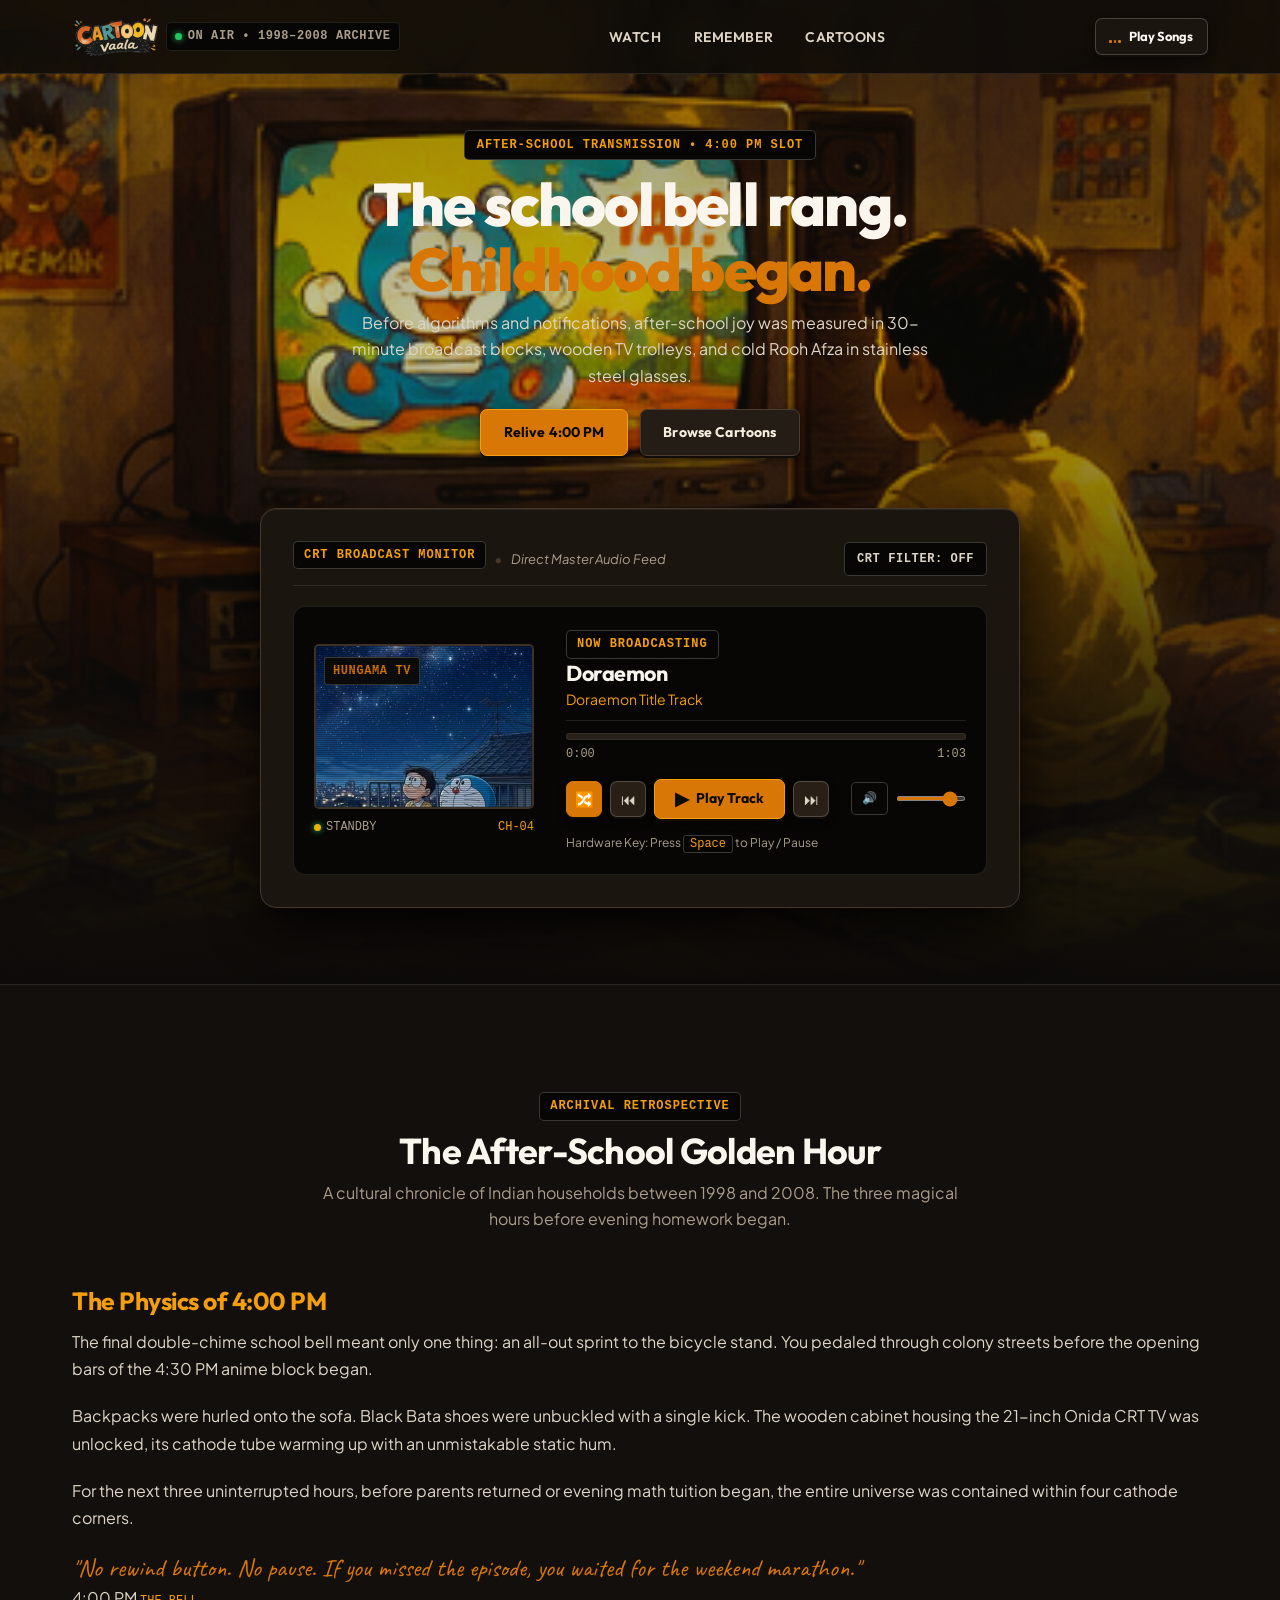
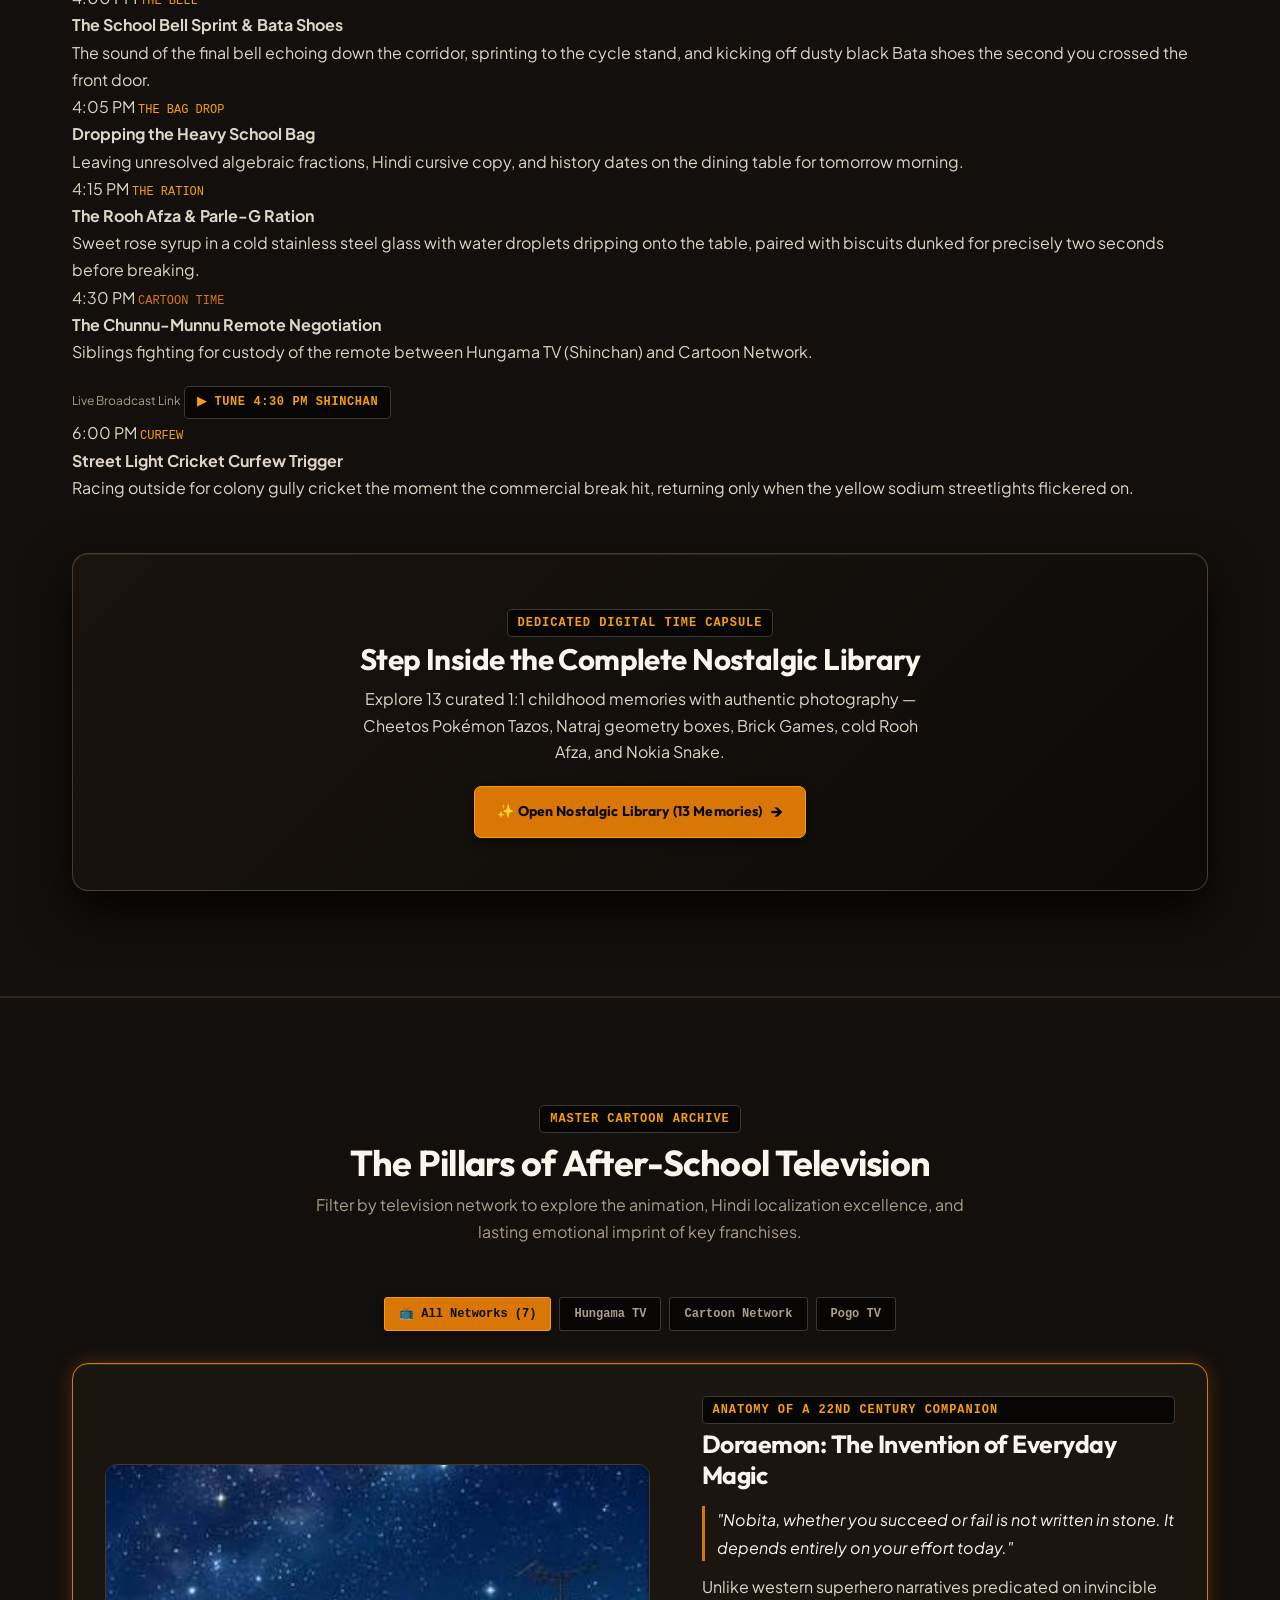
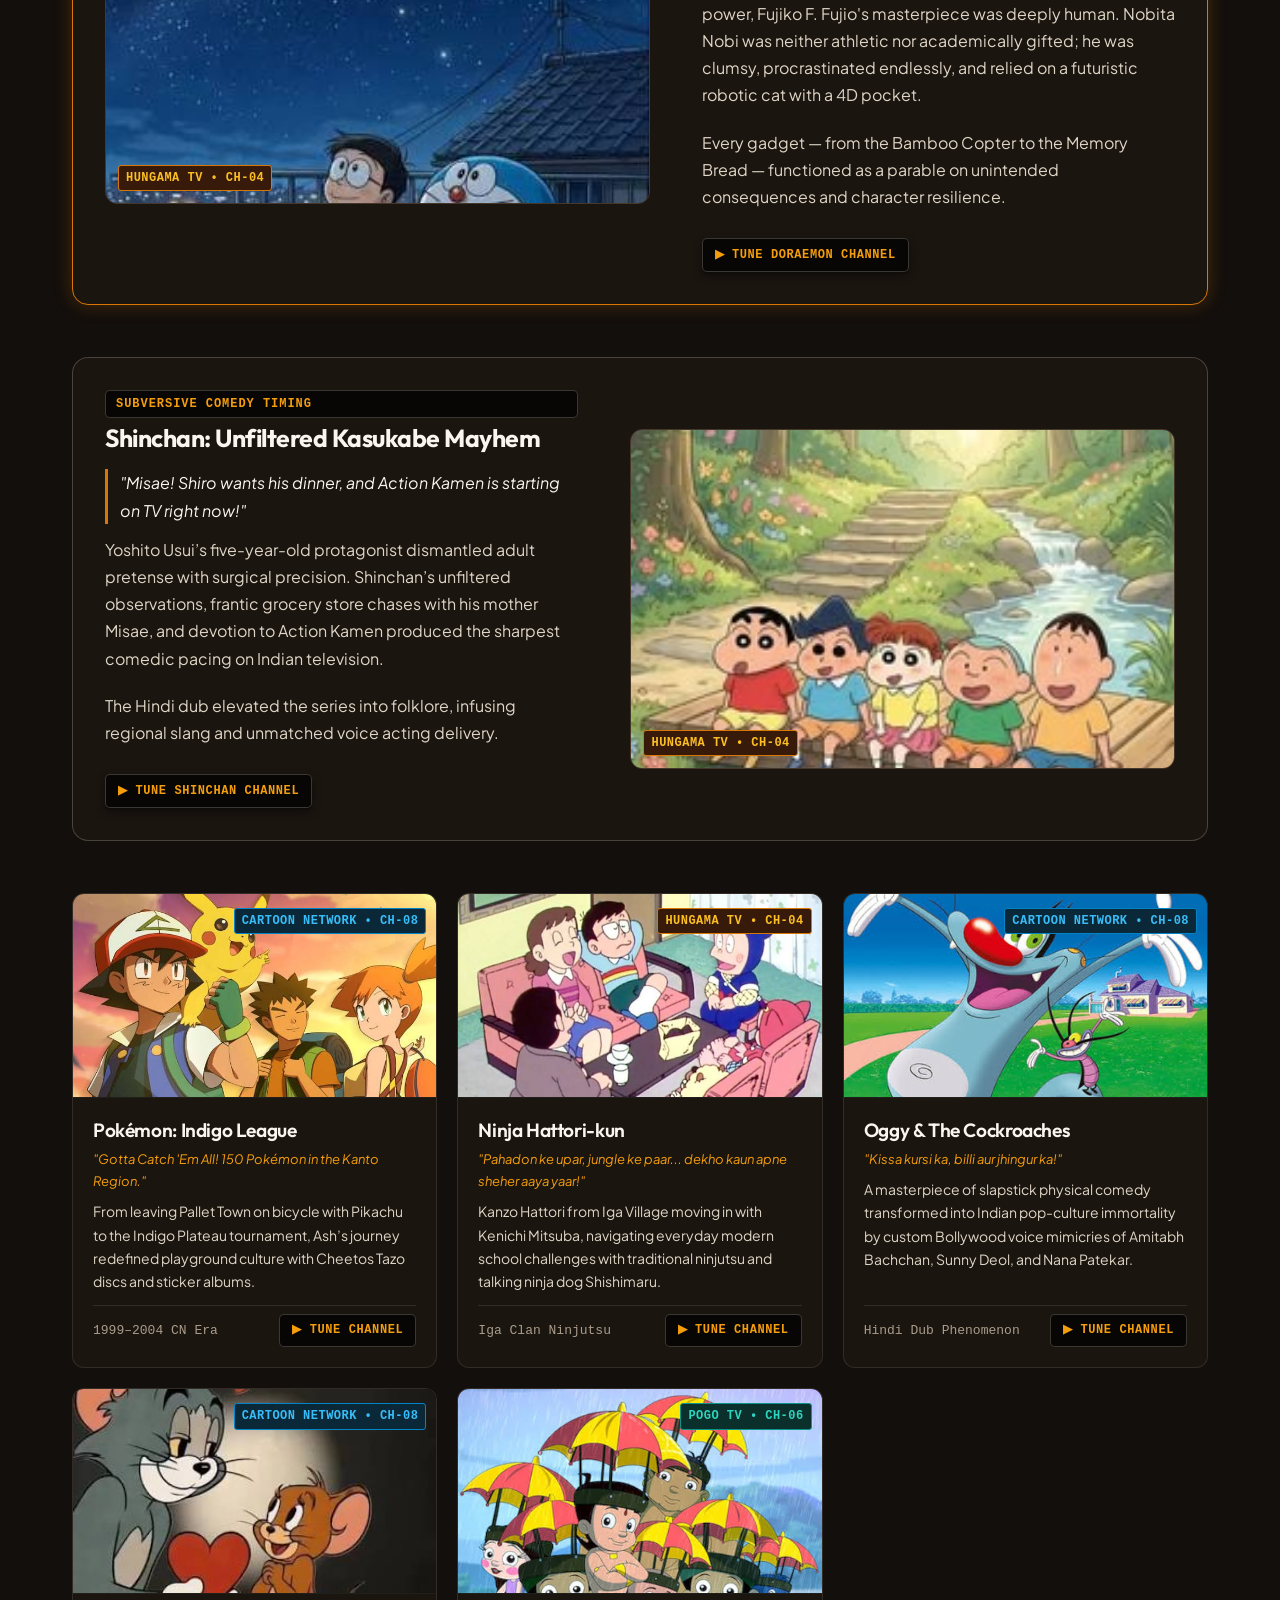
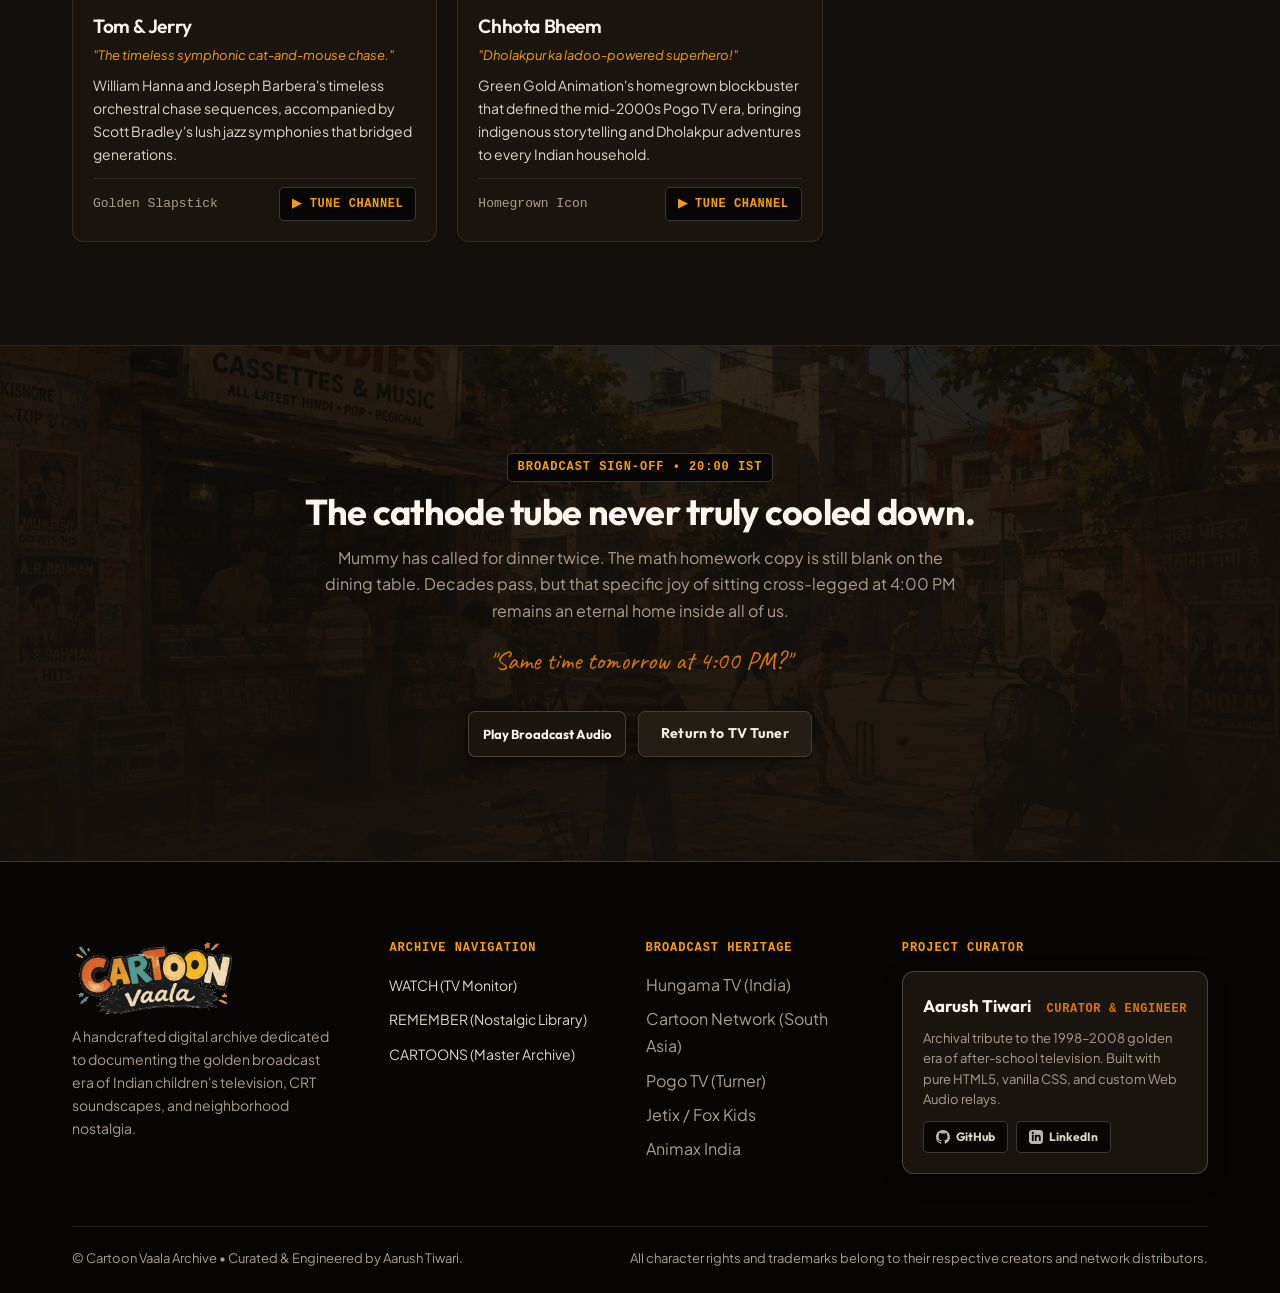
==== commit 1c29ce5f: "Audio and remeber page changes" ====
--- a/index.html
+++ b/index.html
@@ -1,16 +1,20 @@
 <!DOCTYPE html>
 <html lang="en">
+
 <head>
   <meta charset="UTF-8">
   <meta name="viewport" content="width=device-width, initial-scale=1.0">
   <title>Cartoon Vaala — An Archival Tribute to Indian Television's Golden Cartoon Era</title>
-  <meta name="description" content="A handcrafted nostalgic archive commemorating the 4:00 PM golden hour, CRT televisions, Hungama TV, Cartoon Network India, and after-school cartoon memories.">
-  
-  <!-- Google Fonts: Outfit (Display) & Plus Jakarta Sans (Body) & Caveat (Handwritten) -->
+  <meta name="description"
+    content="A handcrafted nostalgic archive commemorating the 4:00 PM golden hour, CRT televisions, Hungama TV, Cartoon Network India, and after-school cartoon memories.">
+
+  <!-- Google Fonts: Outfit (Display), Plus Jakarta Sans (Body) & Caveat (Handwritten) -->
   <link rel="preconnect" href="https://fonts.googleapis.com">
   <link rel="preconnect" href="https://fonts.gstatic.com" crossorigin>
-  <link href="https://fonts.googleapis.com/css2?family=Caveat:wght@600;700&family=Outfit:wght@500;600;700;800;900&family=Plus+Jakarta+Sans:wght@400;500;600;700&display=swap" rel="stylesheet">
-  
+  <link
+    href="https://fonts.googleapis.com/css2?family=Caveat:wght@600;700&family=Outfit:wght@500;600;700;800;900&family=Plus+Jakarta+Sans:wght@400;500;600;700&display=swap"
+    rel="stylesheet">
+
   <!-- CSS Stylesheet Hierarchy -->
   <link rel="stylesheet" href="css/reset.css">
   <link rel="stylesheet" href="css/variables.css">
@@ -20,19 +24,20 @@
   <link rel="stylesheet" href="css/animations.css">
   <link rel="stylesheet" href="css/responsive.css">
 </head>
+
 <body>
 
   <!-- Optional CRT Scanline Overlay Filter -->
   <div class="crt-overlay" aria-hidden="true"></div>
 
   <!-- ========================================================================
-       1. Site Header & Station Status Navigation
+       1. Site Header & Primary Navigation
        ======================================================================== -->
   <header class="site-header" id="header">
     <div class="container header-container">
       <div class="brand-link">
-        <a href="#hero" aria-label="Cartoon Vaala Home">
-          <img src="Assests/Logo.png" alt="Cartoon Vaala Archive" class="brand-logo" width="160" height="46">
+        <a href="#watch" aria-label="Cartoon Vaala Home">
+          <img src="Assests/Logo.png" alt="Cartoon Vaala Archive" class="brand-logo" width="160" height="42">
         </a>
         <div class="brand-station-tag">
           <span class="status-dot-on-air" aria-hidden="true"></span>
@@ -40,13 +45,12 @@
         </div>
       </div>
 
-      <nav class="site-nav" id="main-nav" aria-label="Main Navigation">
+      <!-- Primary Destinations: WATCH, REMEMBER (Separate Page), CARTOONS -->
+      <nav class="site-nav" id="main-nav" aria-label="Primary Navigation">
         <ul class="nav-list">
-          <li><a href="#hero" class="nav-link">Television Deck</a></li>
-          <li><a href="#about" class="nav-link">The Feeling</a></li>
-          <li><a href="#schedule" class="nav-link">Broadcast Wave</a></li>
-          <li><a href="#spotlight" class="nav-link">Cartoon Hall</a></li>
-          <li><a href="#curator" class="nav-link">Curator's Desk</a></li>
+          <li><a href="#watch" class="nav-link">WATCH</a></li>
+          <li><a href="remember.html" class="nav-link">REMEMBER</a></li>
+          <li><a href="#cartoons" class="nav-link">CARTOONS</a></li>
         </ul>
       </nav>
 
@@ -62,7 +66,8 @@
         </button>
 
         <!-- Mobile Hamburger Menu Button -->
-        <button class="menu-toggle" id="menu-toggle" aria-expanded="false" aria-controls="main-nav" aria-label="Toggle navigation menu">
+        <button class="menu-toggle" id="menu-toggle" aria-expanded="false" aria-controls="main-nav"
+          aria-label="Toggle navigation menu">
           <span></span>
           <span></span>
           <span></span>
@@ -73,35 +78,36 @@
 
   <main>
     <!-- ======================================================================
-         2. Hero Section: Asymmetric Stage & Integrated TV Tuner Console
+         2. WATCH — Central Television Stage & Master Receiver Console (Centered)
          ====================================================================== -->
-    <section class="hero-section" id="hero" aria-label="Television Broadcast Stage">
-      <!-- High-resolution unblurred childhood TV artwork backdrop -->
+    <section class="hero-section" id="watch" aria-label="Television Broadcast Stage">
+      <!-- Unblurred childhood TV artwork backdrop -->
       <div class="hero-backdrop" aria-hidden="true"></div>
 
       <div class="container hero-container">
-        <!-- Left Column: Editorial Manifesto -->
+        <!-- Centered Editorial Manifesto -->
         <div class="hero-narrative-col reveal-on-scroll">
           <div class="hero-lead-badge">
-            <span>TRANSMISSION CODE: 4:00 PM SLOT</span>
+            <span>AFTER-SCHOOL TRANSMISSION • 4:00 PM SLOT</span>
           </div>
           <h1 class="hero-title">
             The school bell rang. <span class="highlight-text">Childhood began.</span>
           </h1>
           <p class="hero-tagline">
-            Before algorithms, notifications, and endless feeds, after-school happiness was measured in 30-minute broadcast blocks, wooden TV trolleys, and cold Rooh Afza in stainless steel glasses.
+            Before algorithms and notifications, after-school joy was measured in 30-minute broadcast blocks, wooden TV
+            trolleys, and cold Rooh Afza in stainless steel glasses.
           </p>
           <div class="hero-actions-row">
-            <a href="#schedule" class="btn btn-primary">
-              Tune Broadcast Wave
+            <a href="remember.html" class="btn btn-primary">
+              Relive 4:00 PM
             </a>
-            <a href="#spotlight" class="btn btn-secondary">
-              Explore Cartoons
+            <a href="#cartoons" class="btn btn-secondary">
+              Browse Cartoons
             </a>
           </div>
         </div>
 
-        <!-- Right Column: Integrated CRT TV & Audio Tuner Deck -->
+        <!-- Centered CRT TV & Audio Tuner Deck -->
         <div class="hero-player-wrap" id="nostalgic-player">
           <div class="player-chassis">
             <!-- Hardware Top Bar -->
@@ -111,7 +117,8 @@
                 <span class="hero-tag-sep">•</span>
                 <span class="hero-tag-quote">Direct Master Audio Feed</span>
               </div>
-              <button class="sound-btn" id="crt-toggle-btn" aria-pressed="false" title="Toggle Analog CRT Scanline Filter">
+              <button class="sound-btn" id="crt-toggle-btn" aria-pressed="false"
+                title="Toggle Analog CRT Scanline Filter">
                 CRT FILTER: OFF
               </button>
             </div>
@@ -120,9 +127,10 @@
               <!-- CRT Screen & Channel Badge -->
               <div class="player-screen-col">
                 <div class="player-tv-bezel crt-warmup" id="player-image-frame">
-                  <img src="Images/Doremon.jpg" alt="Doraemon Broadcast Still" class="player-cartoon-image" id="player-cartoon-image" width="200" height="150">
+                  <img src="Images/Doremon.jpg" alt="Doraemon Broadcast Still" class="player-cartoon-image"
+                    id="player-cartoon-image" width="220" height="165">
                   <div class="tv-static-layer" id="tv-static-layer" aria-hidden="true"></div>
-                  
+
                   <!-- Retro Indian Cable TV Color Bars Test Screen (Easter Egg) -->
                   <div class="tv-colorbars-screen" id="tv-colorbars" aria-hidden="true">
                     <div class="colorbars-bars">
@@ -140,7 +148,8 @@
                     </div>
                   </div>
 
-                  <div class="player-screen-badge-overlay" id="player-badge-overlay" title="Channel Badge (Double-click for Cable Test Pattern)">
+                  <div class="player-screen-badge-overlay" id="player-badge-overlay"
+                    title="Channel Badge (Double-click for Cable Test Pattern)">
                     <span class="player-channel-tag" id="player-channel-badge">Hungama TV</span>
                   </div>
                   <div class="player-tv-scanlines" aria-hidden="true"></div>
@@ -150,7 +159,8 @@
                     <span class="live-dot live-on-air-pulse" id="player-status-dot" aria-hidden="true"></span>
                     <span id="player-receiver-status">RECEIVER LOCKED</span>
                   </span>
-                  <span class="text-mono" id="player-channel-code" style="font-size: var(--fs-micro); color: var(--color-text-accent);">CH-04</span>
+                  <span class="text-mono" id="player-channel-code"
+                    style="font-size: var(--fs-micro); color: var(--color-text-accent);">CH-04</span>
                 </div>
               </div>
 
@@ -168,7 +178,8 @@
                 <div class="player-timeline-wrap">
                   <div class="player-scrubber-track">
                     <div class="player-scrubber-fill" id="player-progress-fill"></div>
-                    <input type="range" class="player-progress-input" id="player-progress-bar" min="0" max="100" value="0" step="0.1" aria-label="Seek track position">
+                    <input type="range" class="player-progress-input" id="player-progress-bar" min="0" max="100"
+                      value="0" step="0.1" aria-label="Seek track position">
                   </div>
                   <div class="player-time-display">
                     <span id="player-current-time">0:00</span>
@@ -179,32 +190,39 @@
                 <!-- Hardware Transport Buttons -->
                 <div class="player-main-controls">
                   <div class="player-btn-group">
-                    <button class="player-btn-secondary active" id="player-shuffle-btn" title="Toggle Non-Repeating Shuffle" aria-pressed="true" aria-label="Toggle Shuffle">
+                    <button class="player-btn-secondary active" id="player-shuffle-btn"
+                      title="Toggle Non-Repeating Shuffle" aria-pressed="true" aria-label="Toggle Shuffle">
                       🔀
                     </button>
-                    <button class="player-btn-secondary" id="player-prev-btn" title="Previous Track" aria-label="Previous Track">
+                    <button class="player-btn-secondary" id="player-prev-btn" title="Previous Track"
+                      aria-label="Previous Track">
                       ⏮
                     </button>
                     <button class="player-btn-play" id="player-play-pause-btn" aria-label="Play Broadcast">
                       <span style="font-size:1.1rem; line-height:1;">▶</span>
                       <span>Play Track</span>
                     </button>
-                    <button class="player-btn-secondary" id="player-next-btn" title="Next Track" aria-label="Next Track">
+                    <button class="player-btn-secondary" id="player-next-btn" title="Next Track"
+                      aria-label="Next Track">
                       ⏭
                     </button>
                   </div>
 
                   <!-- Volume Controls -->
                   <div class="player-volume-control">
-                    <button class="sound-btn" id="player-volume-btn" title="Mute Volume" aria-label="Mute or Unmute" style="padding: 0.3rem 0.5rem;">
+                    <button class="sound-btn" id="player-volume-btn" title="Mute Volume" aria-label="Mute or Unmute"
+                      style="padding: 0.35rem 0.6rem;">
                       🔊
                     </button>
-                    <input type="range" class="player-volume-slider" id="player-volume-slider" min="0" max="1" step="0.05" value="0.85" aria-label="Master Volume">
+                    <input type="range" class="player-volume-slider" id="player-volume-slider" min="0" max="1"
+                      step="0.05" value="0.85" aria-label="Master Volume">
                   </div>
                 </div>
 
-                <div class="text-subtle" style="font-size: var(--fs-micro); margin-top: 4px;">
-                  <span>Hardware Key: Press <kbd style="background: var(--color-surface-sunken); padding: 1px 5px; border-radius: 3px; border: 1px solid var(--color-border-defined); color: var(--color-text-accent);">Space</kbd> to Play / Pause</span>
+                <div class="text-subtle" style="font-size: var(--fs-micro); margin-top: 6px;">
+                  <span>Hardware Key: Press <kbd
+                      style="background: var(--color-surface-sunken); padding: 1px 6px; border-radius: 3px; border: 1px solid var(--color-border-defined); color: var(--color-text-accent);">Space</kbd>
+                    to Play / Pause</span>
                 </div>
               </div>
             </div>
@@ -214,26 +232,27 @@
     </section>
 
     <!-- ======================================================================
-         3. Narrative Essay: The 4:00 PM Golden Hour
+         3. REMEMBER — The 4:00 PM Golden Hour & Nostalgic Library Portal
          ====================================================================== -->
-    <section class="section section-spacious section-alt" id="about" aria-label="The 4:00 PM Golden Hour">
+    <section class="section section-spacious section-alt" id="remember" aria-label="The 4:00 PM Golden Hour Memories">
       <div class="container">
-        <div class="section-header">
+        <div class="section-header text-center">
           <div class="section-tag">Archival Retrospective</div>
           <h2 class="section-title">The After-School Golden Hour</h2>
           <p class="section-desc">
-            A precise cultural chronicle of Indian households between 1998 and 2008, where television viewing was a communal ritual grounded in strict schedules.
+            A cultural chronicle of Indian households between 1998 and 2008. The three magical hours before evening homework began.
           </p>
         </div>
 
         <div class="narrative-grid">
+          <!-- Left Column: Core Narrative Essay -->
           <div class="narrative-essay reveal-on-scroll">
             <h3 style="margin-bottom: var(--space-sm); color: var(--color-text-accent);">The Physics of 4:00 PM</h3>
             <p>
               The final double-chime school bell meant only one thing: an all-out sprint to the bicycle stand. You pedaled through colony streets before the opening bars of the 4:30 PM anime block began.
             </p>
             <p>
-              Backpacks were hurled onto the sofa. Black Bata shoes were unbuckled with a single kick. The wooden cabinet housing the 21-inch Onida CRT TV was unlocked, its cathode tube warming up with an unmistakable high-frequency static hum.
+              Backpacks were hurled onto the sofa. Black Bata shoes were unbuckled with a single kick. The wooden cabinet housing the 21-inch Onida CRT TV was unlocked, its cathode tube warming up with an unmistakable static hum.
             </p>
             <p>
               For the next three uninterrupted hours, before parents returned or evening math tuition began, the entire universe was contained within four cathode corners.
@@ -243,193 +262,130 @@
             </div>
           </div>
 
-          <div class="rituals-stack reveal-on-scroll delay-1">
-            <div class="ritual-item">
-              <div class="ritual-time-stamp">4:05</div>
-              <div class="ritual-body">
-                <strong>Dropping the Heavy School Bag</strong>
-                <p>Leaving unresolved algebraic fractions and history dates on the dining table for tomorrow morning.</p>
-              </div>
-            </div>
-
-            <div class="ritual-item">
-              <div class="ritual-time-stamp">4:15</div>
-              <div class="ritual-body">
-                <strong>The Rooh Afza & Parle-G Ration</strong>
-                <p>Sweet rose syrup mixed into ice-cold water, paired with biscuits dunked for precisely two seconds before breaking.</p>
-              </div>
-            </div>
-
-            <div class="ritual-item">
-              <div class="ritual-time-stamp">4:30</div>
-              <div class="ritual-body">
-                <strong>The Chunnu-Munnu Remote Negotiation</strong>
-                <p>Siblings negotiating territorial custody of the television remote between Hungama TV and Cartoon Network.</p>
-              </div>
-            </div>
-
-            <div class="ritual-item">
-              <div class="ritual-time-stamp">6:00</div>
-              <div class="ritual-body">
-                <strong>Street Light Curfew Trigger</strong>
-                <p>Racing outside for colony cricket the second the commercial break hit, returning only when sodium streetlights flickered on.</p>
-              </div>
-            </div>
-          </div>
-        </div>
+          <!-- Right Column: Interactive Memory Stepper -->
+          <div class="memory-stepper reveal-on-scroll delay-1" id="memory-stepper">
+            <!-- Step 1 -->
+            <div class="memory-step-node active" data-memory-step="1" tabindex="0" role="button" aria-label="4:00 PM The School Bell Sprint">
+              <div class="memory-step-header">
+                <span class="memory-step-time">4:00 PM</span>
+                <span class="text-mono" style="font-size: var(--fs-micro); color: var(--color-text-accent);">THE BELL</span>
+              </div>
+              <strong class="memory-step-title">The School Bell Sprint & Bata Shoes</strong>
+              <p class="memory-step-body">
+                The sound of the final bell echoing down the corridor, sprinting to the cycle stand, and kicking off dusty black Bata shoes the second you crossed the front door.
+              </p>
+            </div>
+
+            <!-- Step 2 -->
+            <div class="memory-step-node" data-memory-step="2" tabindex="0" role="button" aria-label="4:05 PM Dropping the heavy school bag">
+              <div class="memory-step-header">
+                <span class="memory-step-time">4:05 PM</span>
+                <span class="text-mono" style="font-size: var(--fs-micro); color: var(--color-text-accent);">THE BAG DROP</span>
+              </div>
+              <strong class="memory-step-title">Dropping the Heavy School Bag</strong>
+              <p class="memory-step-body">
+                Leaving unresolved algebraic fractions, Hindi cursive copy, and history dates on the dining table for tomorrow morning.
+              </p>
+            </div>
+
+            <!-- Step 3 -->
+            <div class="memory-step-node" data-memory-step="3" tabindex="0" role="button" aria-label="4:15 PM The Rooh Afza and Parle-G ration">
+              <div class="memory-step-header">
+                <span class="memory-step-time">4:15 PM</span>
+                <span class="text-mono" style="font-size: var(--fs-micro); color: var(--color-text-accent);">THE RATION</span>
+              </div>
+              <strong class="memory-step-title">The Rooh Afza & Parle-G Ration</strong>
+              <p class="memory-step-body">
+                Sweet rose syrup in a cold stainless steel glass with water droplets dripping onto the table, paired with biscuits dunked for precisely two seconds before breaking.
+              </p>
+            </div>
+
+            <!-- Step 4: Live Broadcast Link -->
+            <div class="memory-step-node" data-memory-step="4" tabindex="0" role="button" aria-label="4:30 PM The remote fight">
+              <div class="memory-step-header">
+                <span class="memory-step-time">4:30 PM</span>
+                <span class="text-mono" style="font-size: var(--fs-micro); color: var(--color-action-primary);">CARTOON TIME</span>
+              </div>
+              <strong class="memory-step-title">The Chunnu-Munnu Remote Negotiation</strong>
+              <p class="memory-step-body">
+                Siblings fighting for custody of the remote between Hungama TV (Shinchan) and Cartoon Network. 
+              </p>
+              <div class="memory-step-action">
+                <span class="text-subtle" style="font-size: var(--fs-micro);">Live Broadcast Link</span>
+                <button class="btn-tune" data-cartoon="Shinchan" data-track-id="shinchan-1" aria-label="Tune 4:30 PM Shinchan broadcast">
+                  ▶ Tune 4:30 PM Shinchan
+                </button>
+              </div>
+            </div>
+
+            <!-- Step 5 -->
+            <div class="memory-step-node" data-memory-step="5" tabindex="0" role="button" aria-label="6:00 PM Streetlight cricket curfew">
+              <div class="memory-step-header">
+                <span class="memory-step-time">6:00 PM</span>
+                <span class="text-mono" style="font-size: var(--fs-micro); color: var(--color-text-accent);">CURFEW</span>
+              </div>
+              <strong class="memory-step-title">Street Light Cricket Curfew Trigger</strong>
+              <p class="memory-step-body">
+                Racing outside for colony gully cricket the moment the commercial break hit, returning only when the yellow sodium streetlights flickered on.
+              </p>
+            </div>
+          </div>
+        </div>
+
+        <!-- Dedicated Portal Card to Photographic Time Capsule on remember.html -->
+        <div class="reveal-on-scroll" style="margin-top: var(--space-xl); background: linear-gradient(135deg, rgba(26, 20, 15, 0.95) 0%, rgba(13, 11, 9, 0.98) 100%); border: 1px solid var(--color-border-defined); border-radius: var(--radius-bezel); padding: var(--space-xl); text-align: center; box-shadow: var(--shadow-chassis);">
+          <div class="section-tag" style="margin-bottom: var(--space-2xs);">Dedicated Digital Time Capsule</div>
+          <h3 style="font-size: clamp(1.4rem, 4vw, 1.85rem); margin-bottom: var(--space-xs); color: var(--color-text-heading);">
+            Step Inside the Complete Nostalgic Library
+          </h3>
+          <p style="max-width: 580px; margin: 0 auto var(--space-md); color: var(--color-text-body); font-size: var(--fs-body); line-height: 1.65;">
+            Explore 13 curated 1:1 childhood memories with authentic photography — Cheetos Pokémon Tazos, Natraj geometry boxes, Brick Games, cold Rooh Afza, and Nokia Snake.
+          </p>
+          <a href="remember.html" class="btn btn-primary" style="display: inline-flex; align-items: center; gap: 8px;">
+            <span>✨ Open Nostalgic Library (13 Memories)</span>
+            <span style="font-size: 1.1rem;">→</span>
+          </a>
+        </div>
+
       </div>
     </section>
 
     <!-- ======================================================================
-         4. Afternoon Transmission Dial (Lightweight & Interactive)
+         4. CARTOONS — Master Cartoon Archive with Network Filtering
          ====================================================================== -->
-    <section class="section section-dense" id="schedule" aria-label="Broadcast Transmission Dial">
+    <section class="section section-spacious section-alt" id="cartoons" aria-label="Master Cartoon Archive">
       <div class="container">
-        <div class="section-header">
-          <div class="section-tag">Transmission Dial</div>
-          <h2 class="section-title">The 4:00 PM Broadcast Wave</h2>
-          <p class="section-desc">
-            The canonical after-school television sequence (16:00 — 19:30 IST). Click any slot to immediately lock onto that channel feed.
-          </p>
-        </div>
-
-        <div class="transmission-dial-container reveal-on-scroll">
-          <div class="transmission-timeline-grid">
-            <!-- Slot 1: Doraemon -->
-            <button class="dial-slot-node" data-cartoon="Doremon" data-track-id="doremon-1" aria-label="Tune Doraemon at 16:00 IST">
-              <div class="dial-slot-header">
-                <span class="dial-time">16:00 IST</span>
-                <span class="channel-pill hungama">CH-04 HUNGAMA</span>
-              </div>
-              <div class="dial-slot-body">
-                <strong class="dial-title">Doraemon</strong>
-                <span class="dial-dub-note">Sonal Kaushal & Simaran Kaur Cast</span>
-              </div>
-              <div class="dial-tune-indicator">
-                <span>▶ Tune Feed</span>
-                <span class="text-mono">01</span>
-              </div>
-            </button>
-
-            <!-- Slot 2: Shinchan -->
-            <button class="dial-slot-node" data-cartoon="Shinchan" data-track-id="shinchan-1" aria-label="Tune Shinchan at 16:30 IST">
-              <div class="dial-slot-header">
-                <span class="dial-time">16:30 IST</span>
-                <span class="channel-pill hungama">CH-04 HUNGAMA</span>
-              </div>
-              <div class="dial-slot-body">
-                <strong class="dial-title">Shinchan</strong>
-                <span class="dial-dub-note">Akanksha Sharma Hindi Dub</span>
-              </div>
-              <div class="dial-tune-indicator">
-                <span>▶ Tune Feed</span>
-                <span class="text-mono">02</span>
-              </div>
-            </button>
-
-            <!-- Slot 3: Pokémon -->
-            <button class="dial-slot-node" data-cartoon="Pokemon" data-track-id="pokemon-1" aria-label="Tune Pokémon at 17:00 IST">
-              <div class="dial-slot-header">
-                <span class="dial-time">17:00 IST</span>
-                <span class="channel-pill cn">CH-08 CN</span>
-              </div>
-              <div class="dial-slot-body">
-                <strong class="dial-title">Pokémon Indigo</strong>
-                <span class="dial-dub-note">150 Kanto Region Badge Quest</span>
-              </div>
-              <div class="dial-tune-indicator">
-                <span>▶ Tune Feed</span>
-                <span class="text-mono">03</span>
-              </div>
-            </button>
-
-            <!-- Slot 4: Ninja Hattori -->
-            <button class="dial-slot-node" data-cartoon="NinjaHathori" data-track-id="ninjahathori-1" aria-label="Tune Ninja Hattori at 17:30 IST">
-              <div class="dial-slot-header">
-                <span class="dial-time">17:30 IST</span>
-                <span class="channel-pill hungama">CH-04 HUNGAMA</span>
-              </div>
-              <div class="dial-slot-body">
-                <strong class="dial-title">Ninja Hattori</strong>
-                <span class="dial-dub-note">"Ding Ding Ding!" Iga Ninjutsu</span>
-              </div>
-              <div class="dial-tune-indicator">
-                <span>▶ Tune Feed</span>
-                <span class="text-mono">04</span>
-              </div>
-            </button>
-
-            <!-- Slot 5: Oggy -->
-            <button class="dial-slot-node" data-cartoon="Oggy" data-track-id="oggy-1" aria-label="Tune Oggy at 18:00 IST">
-              <div class="dial-slot-header">
-                <span class="dial-time">18:00 IST</span>
-                <span class="channel-pill cn">CH-08 CN</span>
-              </div>
-              <div class="dial-slot-body">
-                <strong class="dial-title">Oggy & Cockroaches</strong>
-                <span class="dial-dub-note">Saurav Chakraborty Mimicry</span>
-              </div>
-              <div class="dial-tune-indicator">
-                <span>▶ Tune Feed</span>
-                <span class="text-mono">05</span>
-              </div>
-            </button>
-
-            <!-- Slot 6: Tom & Jerry -->
-            <button class="dial-slot-node" data-cartoon="Tom&Jerry" data-track-id="tomjerry-1" aria-label="Tune Tom and Jerry at 18:30 IST">
-              <div class="dial-slot-header">
-                <span class="dial-time">18:30 IST</span>
-                <span class="channel-pill cn">CH-08 CN</span>
-              </div>
-              <div class="dial-slot-body">
-                <strong class="dial-title">Tom & Jerry</strong>
-                <span class="dial-dub-note">Scott Bradley Orchestral Slapstick</span>
-              </div>
-              <div class="dial-tune-indicator">
-                <span>▶ Tune Feed</span>
-                <span class="text-mono">06</span>
-              </div>
-            </button>
-
-            <!-- Slot 7: Chhota Bheem -->
-            <button class="dial-slot-node" data-cartoon="Bheem" data-track-id="bheem-1" aria-label="Tune Chhota Bheem at 19:00 IST">
-              <div class="dial-slot-header">
-                <span class="dial-time">19:00 IST</span>
-                <span class="channel-pill pogo">CH-06 POGO</span>
-              </div>
-              <div class="dial-slot-body">
-                <strong class="dial-title">Chhota Bheem</strong>
-                <span class="dial-dub-note">Dholakpur Flagship Hero</span>
-              </div>
-              <div class="dial-tune-indicator">
-                <span>▶ Tune Feed</span>
-                <span class="text-mono">07</span>
-              </div>
-            </button>
-          </div>
-        </div>
-      </div>
-    </section>
-
-    <!-- ======================================================================
-         5. Editorial Showcases & Character Retrospectives (Asymmetric Variety)
-         ====================================================================== -->
-    <section class="section section-spacious section-alt" id="spotlight" aria-label="Editorial Retrospectives">
-      <div class="container">
-        <div class="section-header">
-          <div class="section-tag">Critical Retrospectives</div>
+        <div class="section-header text-center">
+          <div class="section-tag">Master Cartoon Archive</div>
           <h2 class="section-title">The Pillars of After-School Television</h2>
           <p class="section-desc">
-            Examining the narrative structure, Hindi localization excellence, and lasting emotional imprint of key animated franchises.
+            Filter by television network to explore the animation, Hindi localization excellence, and lasting emotional
+            imprint of key franchises.
           </p>
         </div>
 
+        <!-- Network Filter Bar -->
+        <div class="archive-filter-bar reveal-on-scroll">
+          <button class="filter-tab active" data-filter="all">
+            <span>📺 All Networks (7)</span>
+          </button>
+          <button class="filter-tab" data-filter="hungama">
+            <span>Hungama TV</span>
+          </button>
+          <button class="filter-tab" data-filter="cn">
+            <span>Cartoon Network</span>
+          </button>
+          <button class="filter-tab" data-filter="pogo">
+            <span>Pogo TV</span>
+          </button>
+        </div>
+
         <!-- Featured Dual Column Editorial Spotlight 1: Doraemon -->
-        <div class="editorial-spotlight reveal-on-scroll">
+        <div class="editorial-spotlight reveal-on-scroll" data-network="hungama" data-cartoon="Doremon">
           <div class="spotlight-media">
             <img src="Images/Doremon.jpg" alt="Doraemon and Nobita" width="600" height="375">
             <div class="spotlight-meta-badge">
-              <span class="channel-pill hungama">Hungama TV • 2005 Masterpiece</span>
+              <span class="channel-pill hungama">Hungama TV • CH-04</span>
             </div>
           </div>
           <div class="spotlight-content">
@@ -439,21 +395,25 @@
               "Nobita, whether you succeed or fail is not written in stone. It depends entirely on your effort today."
             </div>
             <p>
-              Unlike western superhero narratives predicated on invincible power, Fujiko F. Fujio's masterpiece was deeply human. Nobita Nobi was neither athletic nor academically gifted; he was clumsy, procrastinated endlessly, and relied on a futuristic robotic cat with a 4D pocket.
+              Unlike western superhero narratives predicated on invincible power, Fujiko F. Fujio's masterpiece was
+              deeply human. Nobita Nobi was neither athletic nor academically gifted; he was clumsy, procrastinated
+              endlessly, and relied on a futuristic robotic cat with a 4D pocket.
             </p>
             <p>
-              Every gadget — from the Bamboo Copter to the Memory Bread — functioned as a parable on unintended consequences and character resilience.
+              Every gadget — from the Bamboo Copter to the Memory Bread — functioned as a parable on unintended
+              consequences and character resilience.
             </p>
-            <div>
-              <button class="btn btn-secondary btn-sm btn-tune" data-cartoon="Doremon" data-track-id="doremon-1">
-                Tune Doraemon Theme (Audio)
+            <div style="display: flex; gap: 8px; align-items: center; margin-top: var(--space-xs);">
+              <button class="btn btn-primary btn-sm btn-tune" data-cartoon="Doremon" data-track-id="doremon-1">
+                ▶ Tune Doraemon Channel
               </button>
             </div>
           </div>
         </div>
 
         <!-- Featured Dual Column Editorial Spotlight 2: Shinchan -->
-        <div class="editorial-spotlight editorial-spotlight-reversed reveal-on-scroll delay-1">
+        <div class="editorial-spotlight editorial-spotlight-reversed reveal-on-scroll delay-1" data-network="hungama"
+          data-cartoon="Shinchan">
           <div class="spotlight-content">
             <div class="section-tag" style="margin-bottom: var(--space-2xs);">Subversive Comedy Timing</div>
             <h3 class="spotlight-heading">Shinchan: Unfiltered Kasukabe Mayhem</h3>
@@ -461,86 +421,137 @@
               "Misae! Shiro wants his dinner, and Action Kamen is starting on TV right now!"
             </div>
             <p>
-              Yoshito Usui’s five-year-old protagonist dismantled adult pretense with surgical precision. Shinchan’s unfiltered observations, frantic grocery store chases with his mother Misae, and devotion to Action Kamen produced the sharpest comedic pacing on Indian television.
+              Yoshito Usui’s five-year-old protagonist dismantled adult pretense with surgical precision. Shinchan’s
+              unfiltered observations, frantic grocery store chases with his mother Misae, and devotion to Action Kamen
+              produced the sharpest comedic pacing on Indian television.
             </p>
             <p>
-              The Hindi dub elevated the series into folklore, infusing regional slang and unmatched voice acting delivery.
+              The Hindi dub elevated the series into folklore, infusing regional slang and unmatched voice acting
+              delivery.
             </p>
-            <div>
-              <button class="btn btn-secondary btn-sm btn-tune" data-cartoon="Shinchan" data-track-id="shinchan-1">
-                Tune Shinchan Kasukabe Theme
+            <div style="display: flex; gap: 8px; align-items: center; margin-top: var(--space-xs);">
+              <button class="btn btn-primary btn-sm btn-tune" data-cartoon="Shinchan" data-track-id="shinchan-1">
+                ▶ Tune Shinchan Channel
               </button>
             </div>
           </div>
           <div class="spotlight-media">
             <img src="Images/Shinchan.jpg" alt="Shinnosuke Nohara" width="600" height="375">
             <div class="spotlight-meta-badge">
-              <span class="channel-pill hungama">Hungama TV • Kasukabe Defense Force</span>
-            </div>
-          </div>
-        </div>
-
-        <!-- Secondary Showcases: Asymmetric 3-Card Grid -->
+              <span class="channel-pill hungama">Hungama TV • CH-04</span>
+            </div>
+          </div>
+        </div>
+
+        <!-- Secondary Showcases: Asymmetric Cards Grid -->
         <div class="asymmetric-cards-grid reveal-on-scroll delay-2" style="margin-top: var(--space-xl);">
           <!-- Card 1: Pokémon Indigo League -->
-          <article class="showcase-card">
+          <article class="showcase-card" data-network="cn" data-cartoon="Pokemon">
             <div class="showcase-media">
               <img src="Images/Pokemon.jpg" alt="Ash Ketchum and Pikachu" width="380" height="214">
               <div class="showcase-channel-tag">
-                <span class="channel-pill cn">Cartoon Network</span>
+                <span class="channel-pill cn">Cartoon Network • CH-08</span>
               </div>
             </div>
             <div class="showcase-body">
               <h4 class="showcase-title">Pokémon: Indigo League</h4>
               <div class="showcase-tagline">"Gotta Catch 'Em All! 150 Pokémon in the Kanto Region."</div>
               <p class="showcase-desc">
-                From leaving Pallet Town on bicycle with an uncooperative Pikachu to the Indigo Plateau tournament, Ash’s journey redefined playground culture with Cheetos Tazo discs and sticker albums.
+                From leaving Pallet Town on bicycle with Pikachu to the Indigo Plateau tournament, Ash’s journey
+                redefined playground culture with Cheetos Tazo discs and sticker albums.
               </p>
               <div class="showcase-footer">
                 <span class="text-mono">1999–2004 CN Era</span>
-                <button class="btn-tune" data-cartoon="Pokemon" data-track-id="pokemon-1">Tune Theme</button>
+                <button class="btn-tune" data-cartoon="Pokemon" data-track-id="pokemon-1">▶ Tune Channel</button>
               </div>
             </div>
           </article>
 
           <!-- Card 2: Ninja Hattori -->
-          <article class="showcase-card">
+          <article class="showcase-card" data-network="hungama" data-cartoon="NinjaHathori">
             <div class="showcase-media">
               <img src="Images/NinjaHathori.jpg" alt="Ninja Hattori and Kenichi" width="380" height="214">
               <div class="showcase-channel-tag">
-                <span class="channel-pill hungama">Hungama TV</span>
+                <span class="channel-pill hungama">Hungama TV • CH-04</span>
               </div>
             </div>
             <div class="showcase-body">
               <h4 class="showcase-title">Ninja Hattori-kun</h4>
               <div class="showcase-tagline">"Pahadon ke upar, jungle ke paar... dekho kaun apne sheher aaya yaar!"</div>
               <p class="showcase-desc">
-                Kanzo Hattori from Iga Village moving in with Kenichi Mitsuba, navigating everyday modern school challenges with traditional ninjutsu and talking ninja dog Shishimaru.
+                Kanzo Hattori from Iga Village moving in with Kenichi Mitsuba, navigating everyday modern school
+                challenges with traditional ninjutsu and talking ninja dog Shishimaru.
               </p>
               <div class="showcase-footer">
                 <span class="text-mono">Iga Clan Ninjutsu</span>
-                <button class="btn-tune" data-cartoon="NinjaHathori" data-track-id="ninjahathori-1">Tune Theme</button>
+                <button class="btn-tune" data-cartoon="NinjaHathori" data-track-id="ninjahathori-1">▶ Tune
+                  Channel</button>
               </div>
             </div>
           </article>
 
           <!-- Card 3: Oggy and the Cockroaches -->
-          <article class="showcase-card">
+          <article class="showcase-card" data-network="cn" data-cartoon="Oggy">
             <div class="showcase-media">
               <img src="Images/Oggy.jpg" alt="Oggy and Jack" width="380" height="214">
               <div class="showcase-channel-tag">
-                <span class="channel-pill cn">Cartoon Network</span>
+                <span class="channel-pill cn">Cartoon Network • CH-08</span>
               </div>
             </div>
             <div class="showcase-body">
               <h4 class="showcase-title">Oggy & The Cockroaches</h4>
               <div class="showcase-tagline">"Kissa kursi ka, billi aur jhingur ka!"</div>
               <p class="showcase-desc">
-                A masterpiece of slapstick physical comedy transformed into Indian pop-culture immortality by custom Bollywood voice mimicries of Amitabh Bachchan, Sunny Deol, and Nana Patekar.
+                A masterpiece of slapstick physical comedy transformed into Indian pop-culture immortality by custom
+                Bollywood voice mimicries of Amitabh Bachchan, Sunny Deol, and Nana Patekar.
               </p>
               <div class="showcase-footer">
                 <span class="text-mono">Hindi Dub Phenomenon</span>
-                <button class="btn-tune" data-cartoon="Oggy" data-track-id="oggy-1">Tune Theme</button>
+                <button class="btn-tune" data-cartoon="Oggy" data-track-id="oggy-1">▶ Tune Channel</button>
+              </div>
+            </div>
+          </article>
+
+          <!-- Card 4: Tom & Jerry -->
+          <article class="showcase-card" data-network="cn" data-cartoon="Tom&Jerry">
+            <div class="showcase-media">
+              <img src="Images/Tom&Jerry.jpg" alt="Tom & Jerry Classic Chase" width="380" height="214">
+              <div class="showcase-channel-tag">
+                <span class="channel-pill cn">Cartoon Network • CH-08</span>
+              </div>
+            </div>
+            <div class="showcase-body">
+              <h4 class="showcase-title">Tom & Jerry</h4>
+              <div class="showcase-tagline">"The timeless symphonic cat-and-mouse chase."</div>
+              <p class="showcase-desc">
+                William Hanna and Joseph Barbera's timeless orchestral chase sequences, accompanied by Scott Bradley's
+                lush jazz symphonies that bridged generations.
+              </p>
+              <div class="showcase-footer">
+                <span class="text-mono">Golden Slapstick</span>
+                <button class="btn-tune" data-cartoon="Tom&Jerry" data-track-id="tomjerry-1">▶ Tune Channel</button>
+              </div>
+            </div>
+          </article>
+
+          <!-- Card 5: Chhota Bheem -->
+          <article class="showcase-card" data-network="pogo" data-cartoon="Bheem">
+            <div class="showcase-media">
+              <img src="Images/Bheem.jpg" alt="Chhota Bheem in Dholakpur" width="380" height="214">
+              <div class="showcase-channel-tag">
+                <span class="channel-pill pogo">Pogo TV • CH-06</span>
+              </div>
+            </div>
+            <div class="showcase-body">
+              <h4 class="showcase-title">Chhota Bheem</h4>
+              <div class="showcase-tagline">"Dholakpur ka ladoo-powered superhero!"</div>
+              <p class="showcase-desc">
+                Green Gold Animation's homegrown blockbuster that defined the mid-2000s Pogo TV era, bringing indigenous
+                storytelling and Dholakpur adventures to every Indian household.
+              </p>
+              <div class="showcase-footer">
+                <span class="text-mono">Homegrown Icon</span>
+                <button class="btn-tune" data-cartoon="Bheem" data-track-id="bheem-1">▶ Tune Channel</button>
               </div>
             </div>
           </article>
@@ -549,84 +560,7 @@
     </section>
 
     <!-- ======================================================================
-         6. Curator's Workbench & Developer Connection Hub
-         ====================================================================== -->
-    <section class="section section-spacious workbench-section" id="curator" aria-label="Curator Workbench & Connection Hub">
-      <div class="container">
-        <div class="workbench-card reveal-on-scroll">
-          <div class="workbench-grid">
-            <!-- Left Column: Personal Narrative & Philosophy -->
-            <div>
-              <div class="developer-status-badge">
-                <span class="pulse-dot-available" aria-hidden="true"></span>
-                <span>OPEN FOR FRONTEND ROLES & COLLABORATIONS</span>
-              </div>
-
-              <h2 class="workbench-title">
-                Handcrafted with human soul by <span class="highlight-text">Aarush Tiwari</span>
-              </h2>
-
-              <p class="workbench-bio">
-                I built <strong>Cartoon Vaala</strong> because modern web experiences often lack soul, tactile warmth, and intention. As a 2000s kid who lived through the golden 4:00 PM television era, I wanted to turn those treasured memories into high-performance, handcrafted web engineering — zero bloated frameworks, verified 60fps audio architecture, and genuine emotional resonance.
-              </p>
-
-              <div class="workbench-quote-box">
-                <p class="workbench-quote-text">
-                  "Great software isn't just about code — it's about making people feel something real."
-                </p>
-              </div>
-
-              <!-- Conversation Starter Chips -->
-              <div class="conversation-starters">
-                <div class="conversation-starters-title">Topics We Can Talk About:</div>
-                <div class="starter-chips-wrap">
-                  <span class="starter-chip">⚡ Frontend Architecture & UI Craft</span>
-                  <span class="starter-chip">💡 Building Your Next Product</span>
-                  <span class="starter-chip">🎙️ Doraemon vs Shinchan Dub Debates</span>
-                  <span class="starter-chip">🏏 Colony Cricket Curfew Stories</span>
-                </div>
-              </div>
-            </div>
-
-            <!-- Right Column: Interactive Connection Action Cards -->
-            <div class="connection-cards-stack">
-              <!-- LinkedIn Card -->
-              <a href="https://www.linkedin.com/in/aarush-tiwari-a03587366?utm_source=share_via&utm_content=profile&utm_medium=member_android" target="_blank" rel="noopener noreferrer" class="connect-action-card" aria-label="Connect with Aarush Tiwari on LinkedIn">
-                <div class="connect-card-icon">
-                  <svg width="24" height="24" viewBox="0 0 24 24" fill="currentColor" aria-hidden="true">
-                    <path d="M19 0h-14c-2.761 0-5 2.239-5 5v14c0 2.761 2.239 5 5 5h14c2.762 0 5-2.239 5-5v-14c0-2.761-2.238-5-5-5zm-11 19h-3v-11h3v11zm-1.5-12.268c-.966 0-1.75-.79-1.75-1.764s.784-1.764 1.75-1.764 1.75.79 1.75 1.764-.783 1.764-1.75 1.764zm13.5 12.268h-3v-5.604c0-3.368-4-3.113-4 0v5.604h-3v-11h3v1.765c1.396-2.586 7-2.777 7 2.476v6.759z"/>
-                  </svg>
-                </div>
-                <div class="connect-card-info">
-                  <div class="connect-card-platform">Professional Network</div>
-                  <div class="connect-card-title">Connect on LinkedIn</div>
-                  <div class="connect-card-subtitle">Let's discuss opportunities, frontend roles & collaborations</div>
-                </div>
-                <span class="connect-card-arrow" aria-hidden="true">→</span>
-              </a>
-
-              <!-- GitHub Card -->
-              <a href="https://github.com/aarushtiwari297" target="_blank" rel="noopener noreferrer" class="connect-action-card" aria-label="View Aarush Tiwari GitHub Repositories">
-                <div class="connect-card-icon">
-                  <svg width="24" height="24" viewBox="0 0 24 24" fill="currentColor" aria-hidden="true">
-                    <path d="M12 0C5.37 0 0 5.37 0 12c0 5.31 3.435 9.795 8.205 11.385.6.105.825-.255.825-.57 0-.285-.015-1.23-.015-2.235-3.015.555-3.795-.735-4.035-1.41-.135-.345-.72-1.41-1.23-1.695-.42-.225-1.02-.78-.015-.795.945-.015 1.62.87 1.845 1.23 1.08 1.815 2.805 1.305 3.495.99.105-.78.42-1.305.765-1.605-2.67-.3-5.46-1.335-5.46-5.925 0-1.305.465-2.385 1.23-3.225-.12-.3-.54-1.53.12-3.18 0 0 1.005-.315 3.3 1.23.96-.27 1.98-.405 3-.405s2.04.135 3 .405c2.295-1.56 3.3-1.23 3.3-1.23.66 1.65.24 2.88.12 3.18.765.84 1.23 1.905 1.23 3.225 0 4.605-2.805 5.625-5.475 5.925.435.375.81 1.095.81 2.22 0 1.605-.015 2.895-.015 3.3 0 .315.225.69.825.57A12.02 12.02 0 0024 12c0-6.63-5.37-12-12-12z"/>
-                  </svg>
-                </div>
-                <div class="connect-card-info">
-                  <div class="connect-card-platform">Open Source Code</div>
-                  <div class="connect-card-title">Explore on GitHub</div>
-                  <div class="connect-card-subtitle">Check out repositories, frontend code & project commits</div>
-                </div>
-                <span class="connect-card-arrow" aria-hidden="true">→</span>
-              </a>
-            </div>
-          </div>
-        </div>
-      </div>
-    </section>
-
-    <!-- ======================================================================
-         7. Archival Closing Reflection & Broadcast Sign-Off
+         5. Archival Closing Reflection & Broadcast Sign-Off
          ====================================================================== -->
     <section class="section section-spacious" id="closing" aria-label="Closing Reflection & Sign-Off">
       <div class="container" style="text-align: center;">
@@ -634,17 +568,19 @@
         <h2 style="font-size: var(--fs-h2); max-width: 760px; margin: 0 auto var(--space-sm);">
           The cathode tube never truly cooled down.
         </h2>
-        <p class="lead" style="max-width: 660px; margin: 0 auto var(--space-md); color: var(--color-text-subtle);">
-          Mummy has called for dinner twice. The math homework copy is still blank on the dining table. Decades pass, but that specific joy of sitting cross-legged at 4:00 PM remains an eternal home inside all of us.
+        <p class="lead" style="max-width: 640px; margin: 0 auto var(--space-md); color: var(--color-text-subtle);">
+          Mummy has called for dinner twice. The math homework copy is still blank on the dining table. Decades pass,
+          but that specific joy of sitting cross-legged at 4:00 PM remains an eternal home inside all of us.
         </p>
-        <div class="text-handwritten" style="font-size: 1.5rem; margin-bottom: var(--space-lg); color: var(--color-action-primary);">
+        <div class="text-handwritten"
+          style="font-size: 1.6rem; margin-bottom: var(--space-lg); color: var(--color-action-primary);">
           "Same time tomorrow at 4:00 PM?"
         </div>
         <div style="display: flex; gap: var(--space-sm); justify-content: center; flex-wrap: wrap;">
           <button class="btn btn-primary bgm-toggle" aria-pressed="false">
             <span>Play Broadcast Audio</span>
           </button>
-          <a href="#hero" class="btn btn-secondary">
+          <a href="#watch" class="btn btn-secondary">
             <span>Return to TV Tuner</span>
           </a>
         </div>
@@ -653,31 +589,34 @@
   </main>
 
   <!-- ========================================================================
-       8. Site Footer & Archival Colophon
+       6. Premium & Professional Footer with Curator Colophon
        ======================================================================== -->
   <footer class="site-footer">
     <div class="container">
       <div class="footer-grid">
+        <!-- Archive Mission Brand -->
         <div class="footer-brand">
-          <img src="Assests/Logo.png" alt="Cartoon Vaala Colophon" width="160" height="46" style="margin-bottom: var(--space-xs);">
+          <img src="Assests/Logo.png" alt="Cartoon Vaala Archive" width="160" height="42"
+            style="margin-bottom: var(--space-xs);">
           <p>
-            A handcrafted digital archive dedicated to documenting the golden broadcast era of Indian children's television, CRT soundscapes, and neighborhood nostalgia.
+            A handcrafted digital archive dedicated to documenting the golden broadcast era of Indian children's
+            television, CRT soundscapes, and neighborhood nostalgia.
           </p>
         </div>
 
+        <!-- Quick Navigation -->
         <div>
-          <div class="footer-col-title">Archive Sections</div>
+          <div class="footer-col-title">Archive Navigation</div>
           <ul class="footer-list">
-            <li><a href="#hero">CRT Television Deck</a></li>
-            <li><a href="#about">The 4:00 PM Feeling</a></li>
-            <li><a href="#schedule">Broadcast Wave</a></li>
-            <li><a href="#spotlight">Show Retrospectives</a></li>
-            <li><a href="#curator">Curator's Workbench</a></li>
+            <li><a href="#watch">WATCH (TV Monitor)</a></li>
+            <li><a href="remember.html">REMEMBER (Nostalgic Library)</a></li>
+            <li><a href="#cartoons">CARTOONS (Master Archive)</a></li>
           </ul>
         </div>
 
+        <!-- Networks -->
         <div>
-          <div class="footer-col-title">Broadcast Networks</div>
+          <div class="footer-col-title">Broadcast Heritage</div>
           <ul class="footer-list">
             <li><span class="text-subtle">Hungama TV (India)</span></li>
             <li><span class="text-subtle">Cartoon Network (South Asia)</span></li>
@@ -687,51 +626,67 @@
           </ul>
         </div>
 
-        <!-- Developer & Curator Profile Block -->
-        <div>
-          <div class="footer-col-title">Developer & Curator</div>
-          <p style="font-size: var(--fs-xs); color: var(--color-text-subtle); margin-bottom: var(--space-xs); line-height: 1.5;">
-            Handcrafted with nostalgic precision by <strong>Aarush Tiwari</strong>.
-          </p>
-          <div class="social-links-stack">
-            <a href="https://github.com/aarushtiwari297" target="_blank" rel="noopener noreferrer" class="social-btn github" aria-label="Aarush Tiwari GitHub Profile">
-              <svg width="16" height="16" viewBox="0 0 24 24" fill="currentColor" aria-hidden="true">
-                <path d="M12 0C5.37 0 0 5.37 0 12c0 5.31 3.435 9.795 8.205 11.385.6.105.825-.255.825-.57 0-.285-.015-1.23-.015-2.235-3.015.555-3.795-.735-4.035-1.41-.135-.345-.72-1.41-1.23-1.695-.42-.225-1.02-.78-.015-.795.945-.015 1.62.87 1.845 1.23 1.08 1.815 2.805 1.305 3.495.99.105-.78.42-1.305.765-1.605-2.67-.3-5.46-1.335-5.46-5.925 0-1.305.465-2.385 1.23-3.225-.12-.3-.54-1.53.12-3.18 0 0 1.005-.315 3.3 1.23.96-.27 1.98-.405 3-.405s2.04.135 3 .405c2.295-1.56 3.3-1.23 3.3-1.23.66 1.65.24 2.88.12 3.18.765.84 1.23 1.905 1.23 3.225 0 4.605-2.805 5.625-5.475 5.925.435.375.81 1.095.81 2.22 0 1.605-.015 2.895-.015 3.3 0 .315.225.69.825.57A12.02 12.02 0 0024 12c0-6.63-5.37-12-12-12z"/>
-              </svg>
-              <span>GitHub</span>
-            </a>
-            <a href="https://www.linkedin.com/in/aarush-tiwari-a03587366?utm_source=share_via&utm_content=profile&utm_medium=member_android" target="_blank" rel="noopener noreferrer" class="social-btn linkedin" aria-label="Aarush Tiwari LinkedIn Profile">
-              <svg width="16" height="16" viewBox="0 0 24 24" fill="currentColor" aria-hidden="true">
-                <path d="M19 0h-14c-2.761 0-5 2.239-5 5v14c0 2.761 2.239 5 5 5h14c2.762 0 5-2.239 5-5v-14c0-2.761-2.238-5-5-5zm-11 19h-3v-11h3v11zm-1.5-12.268c-.966 0-1.75-.79-1.75-1.764s.784-1.764 1.75-1.764 1.75.79 1.75 1.764-.783 1.764-1.75 1.764zm13.5 12.268h-3v-5.604c0-3.368-4-3.113-4 0v5.604h-3v-11h3v1.765c1.396-2.586 7-2.777 7 2.476v6.759z"/>
-              </svg>
-              <span>LinkedIn</span>
-            </a>
+        <!-- Professional Curator Colophon Card -->
+        <div class="footer-curator-col">
+          <div class="footer-col-title">Project Curator</div>
+          <div class="footer-curator-card">
+            <div class="footer-curator-header">
+              <span class="curator-name">Aarush Tiwari</span>
+              <span class="curator-role">Curator & Engineer</span>
+            </div>
+            <p class="footer-curator-bio">
+              Archival tribute to the 1998–2008 golden era of after-school television. Built with pure HTML5, vanilla
+              CSS, and custom Web Audio relays.
+            </p>
+            <div class="footer-curator-links">
+              <a href="https://github.com/aarushtiwari297" target="_blank" rel="noopener noreferrer"
+                class="curator-badge-link" aria-label="Aarush Tiwari on GitHub">
+                <svg width="14" height="14" viewBox="0 0 24 24" fill="currentColor" aria-hidden="true">
+                  <path
+                    d="M12 0C5.37 0 0 5.37 0 12c0 5.31 3.435 9.795 8.205 11.385.6.105.825-.255.825-.57 0-.285-.015-1.23-.015-2.235-3.015.555-3.795-.735-4.035-1.41-.135-.345-.72-1.41-1.23-1.695-.42-.225-1.02-.78-.015-.795.945-.015 1.62.87 1.845 1.23 1.08 1.815 2.805 1.305 3.495.99.105-.78.42-1.305.765-1.605-2.67-.3-5.46-1.335-5.46-5.925 0-1.305.465-2.385 1.23-3.225-.12-.3-.54-1.53.12-3.18 0 0 1.005-.315 3.3 1.23.96-.27 1.98-.405 3-.405s2.04.135 3 .405c2.295-1.56 3.3-1.23 3.3-1.23.66 1.65.24 2.88.12 3.18.765.84 1.23 1.905 1.23 3.225 0 4.605-2.805 5.625-5.475 5.925.435.375.81 1.095.81 2.22 0 1.605-.015 2.895-.015 3.3 0 .315.225.69.825.57A12.02 12.02 0 0024 12c0-6.63-5.37-12-12-12z" />
+                </svg>
+                <span>GitHub</span>
+              </a>
+              <a href="https://www.linkedin.com/in/aarush-tiwari-a03587366?utm_source=share_via&utm_content=profile&utm_medium=member_android"
+                target="_blank" rel="noopener noreferrer" class="curator-badge-link"
+                aria-label="Aarush Tiwari on LinkedIn">
+                <svg width="14" height="14" viewBox="0 0 24 24" fill="currentColor" aria-hidden="true">
+                  <path
+                    d="M19 0h-14c-2.761 0-5 2.239-5 5v14c0 2.761 2.239 5 5 5h14c2.762 0 5-2.239 5-5v-14c0-2.761-2.238-5-5-5zm-11 19h-3v-11h3v11zm-1.5-12.268c-.966 0-1.75-.79-1.75-1.764s.784-1.764 1.75-1.764 1.75.79 1.75 1.764-.783 1.764-1.75 1.764zm13.5 12.268h-3v-5.604c0-3.368-4-3.113-4 0v5.604h-3v-11h3v1.765c1.396-2.586 7-2.777 7 2.476v6.759z" />
+                </svg>
+                <span>LinkedIn</span>
+              </a>
+            </div>
           </div>
         </div>
       </div>
 
       <div class="footer-bottom">
         <div>
-          © Cartoon Vaala Archive • Handcrafted with human soul by Aarush Tiwari.
+          © Cartoon Vaala Archive • Curated & Engineered by Aarush Tiwari.
         </div>
         <div class="text-subtle">
-          All animated character rights belong to their respective creators, animators, and network distributors.
+          All character rights and trademarks belong to their respective creators and network distributors.
         </div>
       </div>
     </div>
   </footer>
 
-  <!-- Persistent Floating TV Broadcast Pill (Visible when scrolled away from Hero TV) -->
-  <aside class="persistent-broadcast-pill" id="broadcast-pill" aria-label="Live Television Broadcast Indicator">
+  <!-- Persistent Floating Bottom-Center Broadcast Mini-Player -->
+  <aside class="persistent-broadcast-pill" id="broadcast-pill" aria-label="Live Broadcast Radio Mini Player">
     <div class="broadcast-pill-live">
       <span class="live-dot live-on-air-pulse" aria-hidden="true"></span>
       <span id="pill-status-text">ON AIR</span>
     </div>
     <div class="broadcast-pill-info">
       <div class="broadcast-pill-title" id="pill-track-title">Doraemon Title Track</div>
-      <div class="broadcast-pill-meta" id="pill-channel-tag">CH-04 HUNGAMA</div>
+      <div class="broadcast-pill-meta" id="pill-channel-tag">CH-04 • HUNGAMA TV</div>
     </div>
-    <a href="#nostalgic-player" class="broadcast-pill-btn" aria-label="Jump to Television Monitor Deck">
+    <button class="player-btn-secondary" id="pill-play-pause-btn" aria-label="Toggle Playback"
+      style="width:30px; height:30px; font-size:0.75rem; border-radius:50%;">
+      ▶
+    </button>
+    <a href="#watch" class="broadcast-pill-btn" aria-label="Jump to TV Console">
       Tune Monitor
     </a>
   </aside>
@@ -741,4 +696,5 @@
   <script src="js/player.js"></script>
   <script src="js/main.js"></script>
 </body>
-</html>
+
+</html>
--- a/css/variables.css
+++ b/css/variables.css
@@ -1,110 +1,113 @@
 /* ==========================================================================
    Cartoon Vaala — Semantic Design Tokens & Color Architecture
-   Strict Non-AI Design System: Warm, Tactile, Opaque, Function-Driven Tokens
+   Classy, Editorial, Nostalgic & Human-Centered Design System
    ========================================================================== */
 
 :root {
   /* ========================================================================
-     1. Semantic Color System — Surfaces (Solid, Opaque, Deep Walnut & Amber)
+     1. Semantic Color System — Warm Walnut, Brass & Antique Canvas
      ======================================================================== */
-  --color-surface-canvas: #0f0c0a;         /* Deepest CRT shadow / evening canvas */
-  --color-surface-canvas-alt: #16120e;     /* Warm walnut paneling background */
-  --color-surface-panel: #1e1813;          /* Main structural card & console panel */
-  --color-surface-panel-hover: #27201a;    /* Interactive card hover */
-  --color-surface-sunken: #0b0907;         /* Recessed TV bezel / cassette well / meters */
-  --color-surface-elevated: #2a221b;       /* Raised console shelves & dropdowns */
-  --color-surface-accent-warm: #361f14;    /* Terracotta container tint */
-  --color-surface-highlight: #423528;      /* Physical button bevel highlight */
+  --color-surface-canvas: #0d0b09;         /* Deep vintage evening canvas */
+  --color-surface-canvas-alt: #130f0c;     /* Warm dark walnut section background */
+  --color-surface-panel: #1b1510;          /* Main console & editorial surface */
+  --color-surface-panel-hover: #241d16;    /* Tactile hover state */
+  --color-surface-elevated: #282017;       /* Raised physical controls & header */
+  --color-surface-sunken: #070605;         /* Recessed CRT bezel / meter well */
+  --color-surface-accent-warm: #321f14;    /* Subtle terracotta tint */
+  --color-surface-highlight: #3d3023;      /* Button border & highlight */
 
   /* ========================================================================
-     2. Semantic Color System — Functional Actions & States
+     2. Semantic Functional Actions & Accent Colors
      ======================================================================== */
-  --color-action-primary: #d97706;         /* Saffron / Warm Amber — Primary Call to Action */
+  --color-action-primary: #d97706;         /* Saffron Amber — Primary Action */
   --color-action-primary-hover: #b45309;   /* Deep Honey Amber */
   --color-action-primary-active: #92400e;  /* Inset Pressed State */
-  --color-action-primary-text: #0f0c0a;    /* High contrast dark text on primary button */
+  --color-action-primary-text: #0a0806;    /* Dark high-contrast text on primary */
 
-  --color-action-secondary: #2c241c;       /* Chassis Charcoal — Secondary Action */
-  --color-action-secondary-hover: #3a3026;
-  --color-action-secondary-border: #4d4033;
+  --color-action-secondary: #241d16;       /* Warm Charcoal Secondary Action */
+  --color-action-secondary-hover: #32281e;
+  --color-action-secondary-border: #4a3c2e;
   --color-action-secondary-text: #f5eedf;
 
-  --color-action-tertiary: #191410;        /* Subtle Utility Action */
-  --color-action-tertiary-hover: #241d17;
-  --color-action-tertiary-text: #c4b8a5;
+  --color-action-tertiary: #17120e;        /* Subtle control background */
+  --color-action-tertiary-hover: #221b14;
+  --color-action-tertiary-text: #c8bdab;
 
   /* ========================================================================
-     3. Semantic Color System — Typography
+     3. High-Contrast Typography Palette (WCAG 2.1 AA Compliant)
      ======================================================================== */
-  --color-text-heading: #fefbf6;           /* Crisp warm alabaster for headers */
-  --color-text-body: #ded5c6;              /* Readable antique linen for paragraphs */
-  --color-text-subtle: #9c907e;            /* Muted dusty newsprint for metadata & timestamps */
-  --color-text-caption: #7d7262;           /* Low-emphasis archival notes */
-  --color-text-accent: #f59e0b;            /* Golden hour emphasis text */
-  --color-text-highlight: #fef08a;         /* Vintage TV phosphor highlight */
+  --color-text-heading: #faf6ee;           /* Warm antique ivory (16.5:1 ratio) */
+  --color-text-body: #ded5c6;              /* Readable antique linen (12.8:1 ratio) */
+  --color-text-subtle: #aa9d8b;            /* Warm newsprint metadata (6.7:1 ratio) */
+  --color-text-caption: #8e8170;           /* Secondary archival note */
+  --color-text-accent: #f59e0b;            /* Golden hour emphasis */
+  --color-text-highlight: #fef08a;         /* Phosphor screen highlight */
 
   /* ========================================================================
-     4. Semantic Color System — Channel Identities (Real Broadcast Heritage)
+     4. Broadcast Heritage Network Colors
      ======================================================================== */
-  --color-channel-hungama: #d97706;        /* Hungama Orange/Amber */
-  --color-channel-cn: #0284c7;             /* Cartoon Network Blue */
+  --color-channel-hungama: #d97706;        /* Hungama Amber */
+  --color-channel-cn: #0284c7;             /* Cartoon Network Classic Blue */
   --color-channel-pogo: #0d9488;           /* Pogo Retro Teal */
-  --color-channel-jetix: #dc2626;          /* Jetix Action Red */
-  --color-channel-animax: #7c3aed;         /* Animax Deep Violet */
+  --color-channel-jetix: #dc2626;          /* Jetix Crimson */
+  --color-channel-animax: #7c3aed;         /* Animax Violet */
 
   /* ========================================================================
-     5. Semantic Color System — Broadcast Status & Hardware Indicators
+     5. Indicators & Status
      ======================================================================== */
-  --color-status-on-air: #22c55e;          /* Green Live On-Air Indicator */
-  --color-status-standby: #eab308;         /* Warm CRT Standby Glow */
+  --color-status-on-air: #22c55e;          /* Vintage green glowing on-air dot */
+  --color-status-standby: #eab308;         /* Standby amber indicator */
+  --color-status-link: #38bdf8;
 
   /* ========================================================================
-     6. Semantic Borders & Outlines (Crisp, High-Contrast, No Glowing Meshes)
+     6. Crisp Tactile Borders
      ======================================================================== */
   --color-border-subtle: rgba(222, 213, 198, 0.12);
   --color-border-defined: rgba(222, 213, 198, 0.24);
-  --color-border-strong: #544537;
+  --color-border-strong: #45372a;
   --color-border-focus: #f59e0b;
 
   /* ========================================================================
-     7. Radii Hierarchy (Strictly Varied by Functional Element Type)
+     7. Radii Scale
      ======================================================================== */
-  --radius-sharp: 0px;                     /* Grid dividers, technical rules */
-  --radius-meter: 2px;                     /* LED meters, frequency dials, scan stamps */
-  --radius-tag: 4px;                       /* Channel badges, time slot pills */
-  --radius-btn: 6px;                       /* Physical tactile buttons & knobs */
-  --radius-card: 10px;                     /* Editorial content cards */
-  --radius-bezel: 16px;                    /* CRT TV cabinet & Console chassis */
+  --radius-sharp: 0px;
+  --radius-meter: 3px;
+  --radius-tag: 5px;
+  --radius-btn: 7px;
+  --radius-card: 12px;
+  --radius-bezel: 16px;
+  --radius-pill: 9999px;
 
   /* ========================================================================
-     8. Tactile Elevation & Shadows (Realistic Mechanical Insets & Depth)
+     8. Tactile Elevation & Shadows
      ======================================================================== */
-  --shadow-tactile-btn: 0 2px 0 #120e0a, 0 4px 10px rgba(0, 0, 0, 0.5);
+  --shadow-tactile-btn: 0 2px 0 #0f0c09, 0 4px 10px rgba(0, 0, 0, 0.45);
   --shadow-tactile-btn-pressed: inset 0 2px 4px rgba(0, 0, 0, 0.7);
-  --shadow-chassis: 0 16px 40px rgba(0, 0, 0, 0.75), inset 0 1px 0 rgba(255, 255, 255, 0.08);
-  --shadow-card: 0 4px 16px rgba(0, 0, 0, 0.4);
+  --shadow-chassis: 0 20px 48px rgba(0, 0, 0, 0.8), inset 0 1px 0 rgba(255, 255, 255, 0.07);
+  --shadow-card: 0 6px 20px rgba(0, 0, 0, 0.45);
+  --shadow-pill: 0 10px 30px rgba(0, 0, 0, 0.75), inset 0 1px 0 rgba(255, 255, 255, 0.1);
 
   /* ========================================================================
-     9. Typography Tokens (Distinctive Two-Font System + Variable Capability)
+     9. Typography Scale
      ======================================================================== */
   --font-display: 'Outfit', -apple-system, BlinkMacSystemFont, 'Segoe UI', Roboto, sans-serif;
   --font-body: 'Plus Jakarta Sans', system-ui, -apple-system, BlinkMacSystemFont, 'Segoe UI', Roboto, sans-serif;
   --font-handwritten: 'Caveat', cursive;
   --font-mono: 'JetBrains Mono', 'SF Mono', Consolas, monospace;
 
-  /* Fluid Responsive Font Scale */
-  --fs-hero: clamp(1.85rem, 5.5vw + 0.5rem, 4rem);
-  --fs-h2: clamp(1.4rem, 3.2vw + 0.4rem, 2.5rem);
-  --fs-h3: clamp(1.15rem, 2vw + 0.3rem, 1.7rem);
-  --fs-h4: clamp(1rem, 1.2vw + 0.2rem, 1.25rem);
-  --fs-body-lg: clamp(1rem, 0.8vw + 0.4rem, 1.18rem);
-  --fs-body: 0.95rem;
+  /* Fluid Responsive Typographic Scale */
+  --fs-hero: clamp(2.1rem, 5vw + 0.5rem, 3.75rem);
+  --fs-h2: clamp(1.45rem, 2.8vw + 0.3rem, 2.25rem);
+  --fs-h3: clamp(1.15rem, 1.8vw + 0.2rem, 1.55rem);
+  --fs-h4: clamp(1rem, 1.2vw + 0.1rem, 1.2rem);
+  --fs-body-lg: clamp(1rem, 0.7vw + 0.4rem, 1.15rem);
+  --fs-body: 1rem;
   --fs-sm: 0.875rem;
-  --fs-xs: 0.75rem;
-  --fs-micro: 0.6875rem;
+  --fs-xs: 0.8125rem;
+  --fs-micro: 0.75rem;   /* 12px min for accessibility */
 
   /* ========================================================================
-     10. Intentional Spacing Scale (Varying Rhythm across Sections)
+     10. Spacing Rhythm
      ======================================================================== */
   --space-2xs: 0.25rem;   /* 4px */
   --space-xs: 0.5rem;     /* 8px */
@@ -115,21 +118,22 @@
   --space-2xl: 4.75rem;   /* 76px */
   --space-3xl: 6.5rem;    /* 104px */
 
-  /* Layout Container */
-  --container-max: 1260px;
-  --container-dense: 1040px;
-  --container-padding: clamp(1rem, 3.5vw, 1.75rem);
+  /* Container Widths */
+  --container-max: 1200px;
+  --container-dense: 960px;
+  --container-hero: 840px;
+  --container-padding: clamp(1rem, 4vw, 2rem);
 
   /* ========================================================================
-     11. Motion Timing & Custom Cubic Bézier Easing Curves
+     11. Motion Timing
      ======================================================================== */
   --ease-tactile: cubic-bezier(0.2, 0, 0, 1);
   --ease-smooth: cubic-bezier(0.16, 1, 0.3, 1);
   --duration-instant: 120ms;
-  --duration-tactile: 200ms;
+  --duration-tactile: 220ms;
   --duration-smooth: 400ms;
 
-  /* Z-Index Hierarchy */
+  /* Z-Index Scale */
   --z-base: 1;
   --z-panel: 10;
   --z-overlay: 50;
--- a/css/base.css
+++ b/css/base.css
@@ -20,10 +20,10 @@
 body {
   font-family: var(--font-body);
   font-size: var(--fs-body);
-  line-height: 1.65;
+  line-height: 1.7;
   color: var(--color-text-body);
   background-color: var(--color-surface-canvas);
-  background-image: linear-gradient(180deg, #100c09 0%, #0d0a08 100%);
+  background-image: linear-gradient(180deg, #0e0b09 0%, #080605 100%);
   background-attachment: fixed;
   overflow-x: hidden;
   max-width: 100vw;
@@ -32,7 +32,7 @@
   padding: 0;
 }
 
-/* Subtle Film Grain Texture Overlay */
+/* Subtle Film Texture Overlay */
 body::after {
   content: "";
   position: fixed;
@@ -41,10 +41,10 @@
   width: 100vw;
   height: 100vh;
   background-image: radial-gradient(rgba(255, 255, 255, 0.02) 1px, transparent 0);
-  background-size: 20px 20px;
+  background-size: 24px 24px;
   pointer-events: none;
   z-index: var(--z-overlay);
-  opacity: 0.75;
+  opacity: 0.6;
 }
 
 /* ==========================================================================
@@ -54,8 +54,8 @@
   font-family: var(--font-display);
   color: var(--color-text-heading);
   font-weight: 700;
-  line-height: 1.12;
-  letter-spacing: -0.025em;
+  line-height: 1.15;
+  letter-spacing: -0.02em;
   margin-top: 0;
   margin-bottom: var(--space-xs);
 }
@@ -64,13 +64,13 @@
   font-size: var(--fs-hero);
   font-weight: 800;
   letter-spacing: -0.035em;
-  line-height: 1.04;
+  line-height: 1.06;
 }
 
 h2 {
   font-size: var(--fs-h2);
   font-weight: 700;
-  line-height: 1.15;
+  line-height: 1.2;
 }
 
 h3 {
@@ -97,29 +97,15 @@
 
 p.lead {
   font-size: var(--fs-body-lg);
-  line-height: 1.6;
+  line-height: 1.65;
   color: var(--color-text-heading);
-}
-
-/* Tiny Metadata Eyebrow paired with Oversized Headlines */
-.meta-supertitle {
-  display: inline-flex;
-  align-items: center;
-  gap: 6px;
-  font-family: var(--font-mono);
-  font-size: var(--fs-micro);
-  font-weight: 700;
-  text-transform: uppercase;
-  letter-spacing: 0.1em;
-  color: var(--color-text-subtle);
-  margin-bottom: var(--space-xs);
 }
 
 /* Authentic Handwritten Notes */
 .text-handwritten {
   font-family: var(--font-handwritten);
-  font-size: 1.45rem;
-  line-height: 1.3;
+  font-size: 1.55rem;
+  line-height: 1.35;
   color: var(--color-action-primary);
 }
 
@@ -186,6 +172,15 @@
   padding-right: var(--container-padding);
 }
 
+.container-hero {
+  width: 100%;
+  max-width: var(--container-hero);
+  margin-left: auto;
+  margin-right: auto;
+  padding-left: var(--container-padding);
+  padding-right: var(--container-padding);
+}
+
 /* Intentional Spacing Rhythms */
 .section {
   padding-top: var(--space-2xl);
@@ -210,7 +205,7 @@
 }
 
 /* ==========================================================================
-   Section Header Stamp / Eyebrow (No Emojis)
+   Section Header Stamp / Eyebrow
    ========================================================================== */
 .section-header {
   margin-bottom: var(--space-xl);
@@ -229,7 +224,7 @@
   display: inline-flex;
   align-items: center;
   gap: var(--space-2xs);
-  padding: 3px 9px;
+  padding: 3px 10px;
   background-color: var(--color-surface-sunken);
   border: 1px solid var(--color-border-defined);
   border-radius: var(--radius-tag);
@@ -250,8 +245,8 @@
 .section-desc {
   font-size: var(--fs-body-lg);
   color: var(--color-text-subtle);
-  max-width: 680px;
-  line-height: 1.6;
+  max-width: 660px;
+  line-height: 1.65;
 }
 
 .section-header.text-center .section-desc {
--- a/css/layout.css
+++ b/css/layout.css
@@ -1,24 +1,25 @@
 /* ==========================================================================
    Cartoon Vaala — Section Layouts & Spatial Rhythms
-   Asymmetrical Hero, Editorial Spacing, Variable Density
+   Centered Hero Television Console, Editorial Spacing & Refined Composition
    ========================================================================== */
 
 /* ==========================================================================
-   1. Hero Section (Childhood TV Centerpiece & Integrated Tuner Deck)
+   1. Hero Section (Centered Television Centerpiece & Tuner Console)
    ========================================================================== */
 .hero-section {
-  min-height: 100vh;
+  min-height: 90vh;
   display: flex;
   flex-direction: column;
-  justify-content: flex-end;
+  justify-content: center;
+  align-items: center;
   position: relative;
-  padding-top: 96px;
-  padding-bottom: var(--space-xl);
+  padding-top: calc(76px + var(--space-xl));
+  padding-bottom: var(--space-2xl);
   overflow: hidden;
   background-color: var(--color-surface-canvas);
 }
 
-/* Background Artwork: Sharp, Unblurred, High Quality */
+/* Background Artwork: Unblurred, High Quality, Cinematic Vignette */
 .hero-backdrop {
   position: absolute;
   top: 0;
@@ -27,37 +28,43 @@
   height: 100%;
   z-index: var(--z-base);
   background-image: 
-    linear-gradient(180deg, rgba(15, 12, 10, 0.25) 0%, rgba(15, 12, 10, 0.1) 30%, rgba(15, 12, 10, 0.5) 70%, #0f0c0a 100%),
+    linear-gradient(180deg, rgba(13, 11, 9, 0.45) 0%, rgba(13, 11, 9, 0.25) 35%, rgba(13, 11, 9, 0.85) 75%, #0d0b09 100%),
     url("../Assests/Childhood TV.png");
   background-size: cover;
-  background-position: center 25%;
+  background-position: center 22%;
   background-repeat: no-repeat;
 }
 
 .hero-container {
-  display: grid;
-  grid-template-columns: 1fr 1.15fr;
-  gap: var(--space-xl);
-  align-items: flex-end;
+  display: flex;
+  flex-direction: column;
+  align-items: center;
+  text-align: center;
   position: relative;
   z-index: var(--z-panel);
   width: 100%;
+  max-width: var(--container-hero);
+  margin-left: auto;
+  margin-right: auto;
 }
 
 .hero-narrative-col {
-  padding-bottom: var(--space-md);
+  max-width: 680px;
+  margin: 0 auto var(--space-lg);
 }
 
 .hero-lead-badge {
   display: inline-flex;
   align-items: center;
   gap: 8px;
-  padding: 4px 10px;
+  padding: 4px 12px;
   background-color: var(--color-surface-sunken);
   border: 1px solid var(--color-border-defined);
   border-radius: var(--radius-tag);
   font-family: var(--font-mono);
-  font-size: var(--fs-xs);
+  font-size: var(--fs-micro);
+  font-weight: 700;
+  letter-spacing: 0.08em;
   color: var(--color-text-accent);
   margin-bottom: var(--space-sm);
 }
@@ -65,108 +72,56 @@
 .hero-title {
   font-size: var(--fs-hero);
   font-weight: 800;
-  line-height: 1.05;
+  line-height: 1.08;
   color: var(--color-text-heading);
-  margin-bottom: var(--space-sm);
+  margin-bottom: var(--space-xs);
   letter-spacing: -0.03em;
 }
 
 .hero-tagline {
   font-size: var(--fs-body-lg);
   color: var(--color-text-body);
-  line-height: 1.6;
-  max-width: 480px;
-  margin-bottom: var(--space-md);
+  line-height: 1.65;
+  max-width: 580px;
+  margin: 0 auto var(--space-md);
 }
 
 .hero-actions-row {
   display: flex;
   align-items: center;
+  justify-content: center;
   gap: var(--space-sm);
   flex-wrap: wrap;
+  margin-bottom: var(--space-md);
 }
 
 .hero-player-wrap {
   width: 100%;
+  max-width: 760px;
+  margin: 0 auto;
 }
 
 /* ==========================================================================
-   2. Narrative Storytelling Section (The 4:00 PM Golden Hour)
+   2. Nostalgic Library Section Layout (1:1 Square Archival Time Capsule)
    ========================================================================== */
-.narrative-grid {
-  display: grid;
-  grid-template-columns: 1.2fr 1fr;
-  gap: var(--space-xl);
-  align-items: center;
+#library {
+  position: relative;
+  background-color: var(--color-surface-canvas);
 }
 
-.narrative-essay {
-  background-color: var(--color-surface-panel);
-  border: 1px solid var(--color-border-subtle);
-  border-radius: var(--radius-card);
-  padding: var(--space-lg);
-}
-
-.narrative-essay p {
-  font-size: var(--fs-body);
-  line-height: 1.7;
-}
-
-.rituals-stack {
-  display: flex;
-  flex-direction: column;
-  gap: var(--space-sm);
-}
-
-.ritual-item {
-  display: grid;
-  grid-template-columns: 48px 1fr;
-  gap: var(--space-sm);
-  align-items: flex-start;
-  padding: var(--space-sm) var(--space-md);
-  background-color: var(--color-surface-panel);
-  border: 1px solid var(--color-border-subtle);
-  border-radius: var(--radius-card);
-  transition: border-color var(--duration-tactile) var(--ease-tactile);
-}
-
-.ritual-item:hover {
-  border-color: var(--color-border-defined);
-}
-
-.ritual-time-stamp {
-  font-family: var(--font-mono);
-  font-size: var(--fs-xs);
-  font-weight: 700;
-  color: var(--color-text-accent);
+.library-header-wrap {
+  max-width: 720px;
+  margin: 0 auto var(--space-xl);
   text-align: center;
-  padding: 4px 0;
-  background-color: var(--color-surface-sunken);
-  border: 1px solid var(--color-border-subtle);
-  border-radius: var(--radius-meter);
-}
-
-.ritual-body strong {
-  display: block;
-  font-size: var(--fs-sm);
-  color: var(--color-text-heading);
-  margin-bottom: 2px;
-}
-
-.ritual-body p {
-  font-size: var(--fs-xs);
-  color: var(--color-text-subtle);
-  margin: 0;
-  line-height: 1.5;
 }
 
 /* ==========================================================================
-   3. Closing Section with Original Desktop Atmosphere Backdrop
+   3. Closing Section with Atmosphere Backdrop
    ========================================================================== */
 #closing {
   position: relative;
   background-image: 
-    linear-gradient(180deg, rgba(15, 12, 10, 0.88) 0%, rgba(22, 18, 14, 0.94) 100%),
+    linear-gradient(180deg, rgba(13, 11, 9, 0.85) 0%, rgba(19, 15, 12, 0.95) 100%),
     url("../Assests/Desktop BGM.png");
   background-size: cover;
   background-position: center center;
--- a/css/components.css
+++ b/css/components.css
@@ -1,6 +1,6 @@
 /* ==========================================================================
    Cartoon Vaala — Reusable UI Components
-   Tactile Mechanical Controls, Authentic CRT & TV Consoles, Semantic Design
+   Tactile Mechanical Controls, CRT TV Consoles, Nostalgic Library & Scrapbook
    ========================================================================== */
 
 /* ==========================================================================
@@ -11,7 +11,7 @@
   align-items: center;
   justify-content: center;
   gap: var(--space-xs);
-  padding: 0.65rem 1.35rem;
+  padding: 0.65rem 1.4rem;
   border-radius: var(--radius-btn);
   font-family: var(--font-display);
   font-size: var(--fs-sm);
@@ -66,12 +66,12 @@
 }
 
 .btn-sm {
-  padding: 0.4rem 0.85rem;
+  padding: 0.45rem 0.95rem;
   font-size: var(--fs-xs);
   border-radius: var(--radius-tag);
 }
 
-/* Tactical Tune / Action Button */
+/* Tactical Tune Action Button */
 .btn-tune {
   display: inline-flex;
   align-items: center;
@@ -92,7 +92,7 @@
 
 .btn-tune:hover {
   background-color: var(--color-action-primary);
-  color: #0f0c0a;
+  color: #0d0b09;
   border-color: var(--color-action-primary);
 }
 
@@ -108,17 +108,19 @@
   top: 0;
   left: 0;
   width: 100%;
-  height: 76px;
+  height: 74px;
   z-index: var(--z-header);
-  background-color: var(--color-surface-canvas);
+  background-color: rgba(13, 11, 9, 0.88);
+  backdrop-filter: blur(16px);
+  -webkit-backdrop-filter: blur(16px);
   border-bottom: 1px solid var(--color-border-subtle);
   transition: background-color var(--duration-tactile) var(--ease-smooth),
               box-shadow var(--duration-tactile) var(--ease-smooth);
 }
 
 .site-header.scrolled {
-  background-color: #140f0c;
-  box-shadow: 0 4px 20px rgba(0, 0, 0, 0.7);
+  background-color: rgba(13, 11, 9, 0.96);
+  box-shadow: 0 4px 24px rgba(0, 0, 0, 0.75);
   border-bottom-color: var(--color-border-defined);
 }
 
@@ -137,7 +139,7 @@
 }
 
 .brand-logo {
-  height: 46px;
+  height: 42px;
   width: auto;
   object-fit: contain;
 }
@@ -146,12 +148,14 @@
   display: inline-flex;
   align-items: center;
   gap: 6px;
-  padding: 2px 8px;
+  padding: 3px 8px;
   background-color: var(--color-surface-sunken);
   border: 1px solid var(--color-border-subtle);
   border-radius: var(--radius-tag);
   font-family: var(--font-mono);
   font-size: var(--fs-micro);
+  font-weight: 700;
+  letter-spacing: 0.05em;
   color: var(--color-text-subtle);
 }
 
@@ -181,6 +185,7 @@
   font-family: var(--font-display);
   font-size: var(--fs-sm);
   font-weight: 600;
+  letter-spacing: 0.04em;
   color: var(--color-text-body);
   transition: color var(--duration-tactile) var(--ease-tactile);
   padding: 0.4rem 0;
@@ -286,9 +291,9 @@
   display: none;
   flex-direction: column;
   justify-content: space-between;
-  width: 38px;
-  height: 38px;
-  padding: 9px 8px;
+  width: 40px;
+  height: 40px;
+  padding: 11px 9px;
   background-color: var(--color-surface-panel);
   border: 1px solid var(--color-border-defined);
   border-radius: var(--radius-btn);
@@ -306,25 +311,26 @@
 }
 
 .menu-toggle.active span:nth-child(1) {
-  transform: translateY(7px) rotate(45deg);
+  transform: translateY(6px) rotate(45deg);
 }
 .menu-toggle.active span:nth-child(2) {
   opacity: 0;
 }
 .menu-toggle.active span:nth-child(3) {
-  transform: translateY(-7px) rotate(-45deg);
+  transform: translateY(-6px) rotate(-45deg);
 }
 
 /* ==========================================================================
-   3. Integrated TV Console & Audio Tuner Deck (Hero Component)
+   3. Centered Television Console & Master Tuner Deck
    ========================================================================== */
 .player-chassis {
   background-color: var(--color-surface-panel);
   border: 1px solid var(--color-border-strong);
   border-radius: var(--radius-bezel);
   box-shadow: var(--shadow-chassis);
-  padding: var(--space-md);
+  padding: var(--space-lg);
   position: relative;
+  text-align: left;
 }
 
 .hero-player-topbar {
@@ -332,7 +338,7 @@
   align-items: center;
   justify-content: space-between;
   padding-bottom: var(--space-xs);
-  margin-bottom: var(--space-sm);
+  margin-bottom: var(--space-md);
   border-bottom: 1px solid var(--color-border-subtle);
   flex-wrap: wrap;
   gap: var(--space-xs);
@@ -358,14 +364,14 @@
   display: inline-flex;
   align-items: center;
   gap: 6px;
-  padding: 0.35rem 0.65rem;
+  padding: 0.35rem 0.75rem;
   background-color: var(--color-surface-sunken);
   color: var(--color-text-body);
   border: 1px solid var(--color-border-defined);
   border-radius: var(--radius-tag);
   font-family: var(--font-mono);
   font-size: var(--fs-micro);
-  font-weight: 600;
+  font-weight: 700;
   text-transform: uppercase;
   letter-spacing: 0.05em;
   cursor: pointer;
@@ -390,13 +396,13 @@
 
 .player-layout {
   display: grid;
-  grid-template-columns: 190px 1fr;
-  gap: var(--space-md);
+  grid-template-columns: 220px 1fr;
+  gap: var(--space-lg);
   align-items: center;
   background-color: var(--color-surface-sunken);
   border: 1px solid var(--color-border-subtle);
   border-radius: var(--radius-card);
-  padding: var(--space-sm);
+  padding: var(--space-md);
 }
 
 /* TV Bezel & Screen */
@@ -408,7 +414,7 @@
   border: 2px solid #3d3126;
   border-radius: var(--radius-tag);
   overflow: hidden;
-  box-shadow: inset 0 2px 10px rgba(0, 0, 0, 0.95);
+  box-shadow: inset 0 2px 12px rgba(0, 0, 0, 0.95);
 }
 
 .player-cartoon-image {
@@ -419,11 +425,11 @@
 }
 
 .player-cartoon-image.image-transitioning {
-  opacity: 0.25;
+  opacity: 0.2;
   filter: blur(2px) contrast(1.4);
 }
 
-/* Analog CRT Static Noise Overlay Layer (during channel change) */
+/* Analog Static Noise Overlay */
 .tv-static-layer {
   position: absolute;
   top: 0;
@@ -441,11 +447,11 @@
 }
 
 .player-tv-bezel.tuning .tv-static-layer {
-  opacity: 0.92;
+  opacity: 0.95;
   animation: tuning-static-flicker 0.35s steps(4, end) forwards;
 }
 
-/* Retro Indian Cable TV Color Bars Screen (Easter Egg) */
+/* Retro Indian Cable TV Color Bars Screen */
 .tv-colorbars-screen {
   position: absolute;
   top: 0;
@@ -503,7 +509,7 @@
 
 .colorbars-btn-restore {
   font-family: var(--font-mono);
-  font-size: 0.625rem;
+  font-size: var(--fs-micro);
   color: var(--color-action-primary);
   background: rgba(255, 255, 255, 0.08);
   border: 1px solid var(--color-action-primary);
@@ -521,16 +527,16 @@
 
 .player-screen-badge-overlay {
   position: absolute;
-  top: 6px;
-  left: 6px;
+  top: 8px;
+  left: 8px;
   z-index: 2;
   cursor: pointer;
 }
 
 .player-channel-tag {
   display: inline-block;
-  padding: 2px 6px;
-  background-color: rgba(15, 12, 10, 0.92);
+  padding: 3px 8px;
+  background-color: rgba(13, 11, 9, 0.94);
   border: 1px solid var(--color-border-defined);
   border-radius: var(--radius-meter);
   font-family: var(--font-mono);
@@ -538,7 +544,7 @@
   font-weight: 700;
   text-transform: uppercase;
   color: var(--color-action-primary);
-  letter-spacing: 0.04em;
+  letter-spacing: 0.05em;
   transition: background-color var(--duration-instant) var(--ease-tactile);
 }
 
@@ -568,7 +574,7 @@
   display: flex;
   align-items: center;
   justify-content: space-between;
-  margin-top: 6px;
+  margin-top: 8px;
   font-size: var(--fs-micro);
   font-family: var(--font-mono);
   color: var(--color-text-subtle);
@@ -577,12 +583,12 @@
 .player-live-badge {
   display: inline-flex;
   align-items: center;
-  gap: 4px;
+  gap: 5px;
 }
 
 .live-dot {
-  width: 6px;
-  height: 6px;
+  width: 7px;
+  height: 7px;
   border-radius: 50%;
   background-color: var(--color-status-on-air);
   box-shadow: 0 0 6px var(--color-status-on-air);
@@ -598,18 +604,18 @@
 
 .player-meta-header {
   border-bottom: 1px solid var(--color-border-subtle);
-  padding-bottom: var(--space-2xs);
+  padding-bottom: var(--space-xs);
 }
 
 .player-cartoon-title {
-  font-size: 1.25rem;
+  font-size: 1.35rem;
   font-weight: 700;
   color: var(--color-text-heading);
   margin-bottom: 2px;
 }
 
 .player-track-subtitle {
-  font-size: var(--fs-xs);
+  font-size: var(--fs-sm);
   color: var(--color-text-accent);
   display: flex;
   align-items: center;
@@ -618,17 +624,17 @@
 
 /* Scrubber & Timeline */
 .player-timeline-wrap {
-  margin-top: 2px;
+  margin-top: 4px;
 }
 
 .player-scrubber-track {
   position: relative;
   width: 100%;
-  height: 6px;
-  background-color: #27201a;
+  height: 7px;
+  background-color: #272018;
   border-radius: var(--radius-meter);
   overflow: hidden;
-  border: 1px solid rgba(255, 255, 255, 0.05);
+  border: 1px solid rgba(255, 255, 255, 0.06);
 }
 
 .player-scrubber-fill {
@@ -647,7 +653,7 @@
   top: -6px;
   left: 0;
   width: 100%;
-  height: 18px;
+  height: 20px;
   opacity: 0;
   cursor: pointer;
   margin: 0;
@@ -660,7 +666,7 @@
   font-family: var(--font-mono);
   font-size: var(--fs-micro);
   color: var(--color-text-subtle);
-  margin-top: 3px;
+  margin-top: 4px;
 }
 
 /* Main Playback Button Row */
@@ -668,28 +674,28 @@
   display: flex;
   align-items: center;
   justify-content: space-between;
-  gap: var(--space-xs);
-  margin-top: 4px;
+  gap: var(--space-sm);
+  margin-top: 6px;
   flex-wrap: wrap;
 }
 
 .player-btn-group {
   display: flex;
   align-items: center;
-  gap: 6px;
+  gap: 8px;
 }
 
 .player-btn-secondary {
   display: inline-flex;
   align-items: center;
   justify-content: center;
-  width: 34px;
-  height: 34px;
+  width: 36px;
+  height: 36px;
   background-color: var(--color-surface-elevated);
   border: 1px solid var(--color-border-defined);
   border-radius: var(--radius-btn);
   color: var(--color-text-body);
-  font-size: 0.9rem;
+  font-size: 0.95rem;
   cursor: pointer;
   transition: all var(--duration-tactile) var(--ease-tactile);
   box-shadow: var(--shadow-tactile-btn);
@@ -708,17 +714,17 @@
 
 .player-btn-secondary.active {
   background-color: var(--color-action-primary);
-  color: #0f0c0a;
+  color: #0d0b09;
   border-color: var(--color-action-primary);
 }
 
 .player-btn-play {
   display: inline-flex;
   align-items: center;
-  gap: 6px;
-  padding: 0.4rem 1.1rem;
+  gap: 7px;
+  padding: 0.45rem 1.25rem;
   background-color: var(--color-action-primary);
-  color: #0f0c0a;
+  color: #0d0b09;
   border: 1px solid #f59e0b;
   border-radius: var(--radius-btn);
   font-family: var(--font-display);
@@ -742,163 +748,564 @@
 .player-volume-control {
   display: flex;
   align-items: center;
-  gap: 6px;
+  gap: 8px;
 }
 
 .player-volume-slider {
-  width: 65px;
+  width: 70px;
   height: 5px;
   accent-color: var(--color-action-primary);
   cursor: pointer;
 }
 
-
 /* ==========================================================================
-   4. Afternoon Transmission Dial / Timeline Strip (Lightweight & Tactile)
+   4. NOSTALGIC LIBRARY (1:1 Square Scrapbook Archive & Ambient Soundscape)
    ========================================================================== */
-.transmission-dial-container {
+
+/* Ambient Nostalgic Soundscape Bar */
+.library-ambient-soundbar {
+  display: flex;
+  align-items: center;
+  justify-content: space-between;
+  gap: var(--space-md);
+  background: linear-gradient(135deg, rgba(28, 21, 16, 0.94) 0%, rgba(16, 12, 10, 0.97) 100%);
+  backdrop-filter: blur(16px);
+  -webkit-backdrop-filter: blur(16px);
+  border: 1px solid var(--color-border-defined);
+  border-radius: var(--radius-pill);
+  padding: 10px 18px 10px 16px;
+  margin: var(--space-md) auto var(--space-lg);
+  max-width: 720px;
+  box-shadow: 0 4px 20px rgba(0, 0, 0, 0.4), inset 0 1px 0 rgba(255, 255, 255, 0.05);
+  transition: all var(--duration-tactile) var(--ease-tactile);
+}
+
+.library-ambient-soundbar:hover {
+  border-color: rgba(217, 119, 6, 0.45);
+  box-shadow: 0 6px 24px rgba(0, 0, 0, 0.5), 0 0 15px rgba(217, 119, 6, 0.12);
+}
+
+.ambient-soundbar-left {
+  display: flex;
+  align-items: center;
+  gap: 12px;
+  min-width: 0;
+  flex: 1;
+}
+
+.ambient-eq-wrap {
+  display: flex;
+  align-items: flex-end;
+  gap: 3px;
+  height: 18px;
+  width: 18px;
+  flex-shrink: 0;
+}
+
+.ambient-eq-bar {
+  flex: 1;
+  background-color: var(--color-action-primary);
+  border-radius: 1px;
+  height: 4px;
+  transition: height 0.2s ease, background-color 0.2s ease;
+}
+
+.ambient-eq-wrap.active .ambient-eq-bar:nth-child(1) {
+  animation: ambient-eq-anim 0.8s ease-in-out infinite alternate;
+}
+.ambient-eq-wrap.active .ambient-eq-bar:nth-child(2) {
+  animation: ambient-eq-anim 0.6s ease-in-out 0.2s infinite alternate;
+}
+.ambient-eq-wrap.active .ambient-eq-bar:nth-child(3) {
+  animation: ambient-eq-anim 0.9s ease-in-out 0.4s infinite alternate;
+}
+.ambient-eq-wrap.active .ambient-eq-bar:nth-child(4) {
+  animation: ambient-eq-anim 0.7s ease-in-out 0.1s infinite alternate;
+}
+
+@keyframes ambient-eq-anim {
+  0% { height: 4px; }
+  50% { height: 16px; }
+  100% { height: 7px; }
+}
+
+.ambient-soundbar-text {
+  display: flex;
+  flex-direction: column;
+  min-width: 0;
+  text-align: left;
+}
+
+.ambient-soundbar-status {
+  font-family: var(--font-mono);
+  font-size: var(--fs-micro);
+  font-weight: 700;
+  color: var(--color-action-primary);
+  letter-spacing: 0.06em;
+  text-transform: uppercase;
+  line-height: 1.2;
+}
+
+.ambient-soundbar-track {
+  font-size: var(--fs-xs);
+  font-weight: 600;
+  color: var(--color-text-heading);
+  white-space: nowrap;
+  overflow: hidden;
+  text-overflow: ellipsis;
+  line-height: 1.3;
+}
+
+.ambient-soundbar-actions {
+  display: flex;
+  align-items: center;
+  gap: 8px;
+  flex-shrink: 0;
+}
+
+.ambient-audio-toggle-btn {
+  display: inline-flex;
+  align-items: center;
+  gap: 7px;
+  padding: 6px 14px;
+  background-color: var(--color-action-primary);
+  color: #0d0b09;
+  border: 1px solid #f59e0b;
+  border-radius: var(--radius-pill);
+  font-family: var(--font-display);
+  font-size: var(--fs-micro);
+  font-weight: 700;
+  text-transform: uppercase;
+  letter-spacing: 0.04em;
+  cursor: pointer;
+  box-shadow: 0 2px 8px rgba(0, 0, 0, 0.35);
+  transition: all var(--duration-instant) var(--ease-tactile);
+}
+
+.ambient-audio-toggle-btn:hover {
+  background-color: var(--color-action-primary-hover);
+  color: #000;
+  transform: translateY(-1px);
+  box-shadow: 0 4px 12px rgba(217, 119, 6, 0.4);
+}
+
+.ambient-audio-toggle-btn.playing {
+  background-color: #271c12;
+  color: #fbbf24;
+  border-color: #d97706;
+}
+
+.ambient-audio-toggle-btn.playing:hover {
+  background-color: #382717;
+  color: #fef08a;
+  border-color: #f59e0b;
+}
+
+.ambient-audio-next-btn {
+  display: inline-flex;
+  align-items: center;
+  gap: 5px;
+  padding: 6px 11px;
+  background-color: var(--color-surface-sunken);
+  color: var(--color-text-subtle);
+  border: 1px solid var(--color-border-defined);
+  border-radius: var(--radius-pill);
+  font-family: var(--font-display);
+  font-size: var(--fs-micro);
+  font-weight: 600;
+  cursor: pointer;
+  transition: all var(--duration-instant) var(--ease-tactile);
+}
+
+.ambient-audio-next-btn:hover {
+  background-color: var(--color-surface-elevated);
+  border-color: var(--color-action-primary);
+  color: var(--color-text-heading);
+  transform: translateY(-1px);
+}
+
+@media (max-width: 600px) {
+  .library-ambient-soundbar {
+    flex-direction: column;
+    border-radius: var(--radius-card);
+    padding: 12px 14px;
+    text-align: center;
+    gap: 10px;
+  }
+  .ambient-soundbar-left {
+    justify-content: center;
+    width: 100%;
+  }
+  .ambient-soundbar-text {
+    text-align: center;
+  }
+  .ambient-soundbar-actions {
+    width: 100%;
+    justify-content: center;
+  }
+}
+
+.library-discovery-controls {
+  display: flex;
+  flex-direction: column;
+  align-items: center;
+  gap: var(--space-md);
+  margin-bottom: var(--space-xl);
+}
+
+.library-filter-bar {
+  display: flex;
+  align-items: center;
+  justify-content: center;
+  flex-wrap: wrap;
+  gap: var(--space-xs);
+}
+
+.library-filter-tab {
+  display: inline-flex;
+  align-items: center;
+  gap: 6px;
+  padding: 7px 16px;
+  background-color: var(--color-surface-sunken);
+  border: 1px solid var(--color-border-defined);
+  border-radius: var(--radius-pill);
+  font-family: var(--font-display);
+  font-size: var(--fs-xs);
+  font-weight: 700;
+  color: var(--color-text-subtle);
+  cursor: pointer;
+  transition: all var(--duration-tactile) var(--ease-tactile);
+}
+
+.library-filter-tab:hover {
+  background-color: var(--color-surface-elevated);
+  color: var(--color-text-heading);
+  border-color: var(--color-action-primary);
+}
+
+.library-filter-tab.active {
+  background-color: var(--color-action-primary);
+  color: #0d0b09;
+  border-color: #f59e0b;
+  box-shadow: 0 2px 10px rgba(0, 0, 0, 0.4);
+}
+
+.btn-random-discovery {
+  display: inline-flex;
+  align-items: center;
+  gap: 8px;
+  padding: 0.55rem 1.25rem;
+  background-color: var(--color-surface-panel);
+  border: 1px solid var(--color-action-primary);
+  border-radius: var(--radius-pill);
+  font-family: var(--font-display);
+  font-size: var(--fs-xs);
+  font-weight: 700;
+  color: var(--color-text-accent);
+  cursor: pointer;
+  transition: all var(--duration-tactile) var(--ease-tactile);
+  box-shadow: 0 4px 14px rgba(0, 0, 0, 0.4);
+}
+
+.btn-random-discovery:hover {
+  background-color: var(--color-action-primary);
+  color: #0d0b09;
+  transform: translateY(-2px);
+  box-shadow: 0 6px 18px rgba(217, 119, 6, 0.35);
+}
+
+.btn-random-discovery:active {
+  transform: translateY(0);
+}
+
+/* 1:1 Memory Cards Grid */
+.library-grid {
+  display: grid;
+  grid-template-columns: repeat(auto-fill, minmax(260px, 1fr));
+  gap: var(--space-lg);
+  align-items: start;
+}
+
+.memory-card {
+  background-color: var(--color-surface-panel);
+  border: 1px solid var(--color-border-subtle);
+  border-radius: var(--radius-card);
+  overflow: hidden;
+  display: flex;
+  flex-direction: column;
+  cursor: pointer;
+  text-align: left;
+  transform: rotate(var(--card-tilt, 0deg));
+  transition: transform var(--duration-tactile) var(--ease-tactile),
+              border-color var(--duration-tactile) var(--ease-tactile),
+              box-shadow var(--duration-tactile) var(--ease-tactile);
+  box-shadow: var(--shadow-card);
+}
+
+.memory-card:hover {
+  transform: rotate(0deg) translateY(-4px) scale(1.015);
+  border-color: var(--color-action-primary);
+  box-shadow: 0 12px 28px rgba(0, 0, 0, 0.65), 0 0 12px rgba(217, 119, 6, 0.2);
+}
+
+.memory-card-visual-frame {
+  position: relative;
+  width: 100%;
+  aspect-ratio: 1 / 1;
+  background-color: #080605;
+  overflow: hidden;
+  border-bottom: 1px solid var(--color-border-subtle);
+}
+
+.memory-card-visual-inner {
+  width: 100%;
+  height: 100%;
+  display: flex;
+  align-items: center;
+  justify-content: center;
+}
+
+.memory-card-visual-inner svg {
+  display: block;
+  width: 100%;
+  height: 100%;
+  object-fit: cover;
+}
+
+.memory-photo-container {
+  position: relative;
+  width: 100%;
+  height: 100%;
+  overflow: hidden;
+  background-color: #080605;
+}
+
+.memory-card-photo {
+  width: 100%;
+  height: 100%;
+  object-fit: cover;
+  display: block;
+  transition: transform var(--duration-smooth) var(--ease-tactile), filter var(--duration-smooth) var(--ease-tactile);
+  filter: contrast(1.04) brightness(0.96) saturate(1.05);
+}
+
+.memory-card:hover .memory-card-photo {
+  transform: scale(1.06);
+  filter: contrast(1.08) brightness(1.02) saturate(1.1);
+}
+
+.memory-photo-vignette {
+  position: absolute;
+  top: 0;
+  left: 0;
+  width: 100%;
+  height: 100%;
+  background: radial-gradient(circle, transparent 55%, rgba(13, 11, 9, 0.45) 100%),
+              linear-gradient(180deg, transparent 65%, rgba(13, 11, 9, 0.8) 100%);
+  pointer-events: none;
+}
+
+.memory-modal-photo {
+  width: 100%;
+  height: 100%;
+  object-fit: cover;
+  display: block;
+  border-radius: var(--radius-card);
+}
+
+.memory-stamp-pill {
+  position: absolute;
+  bottom: 10px;
+  right: 10px;
+  display: inline-block;
+  padding: 2px 8px;
+  background-color: rgba(13, 11, 9, 0.9);
+  border: 1px solid currentColor;
+  border-radius: var(--radius-meter);
+  font-family: var(--font-mono);
+  font-size: var(--fs-micro);
+  font-weight: 700;
+  text-transform: uppercase;
+  letter-spacing: 0.05em;
+}
+
+.memory-card-body {
+  padding: var(--space-md);
+  display: flex;
+  flex-direction: column;
+  gap: 4px;
+}
+
+.memory-card-title {
+  font-size: 1.05rem;
+  font-weight: 700;
+  color: var(--color-text-heading);
+  margin-bottom: 2px;
+  line-height: 1.25;
+}
+
+.memory-card-quote {
+  font-family: var(--font-handwritten);
+  font-size: 1.15rem;
+  color: var(--color-text-accent);
+  line-height: 1.35;
+  margin: 0;
+}
+
+/* ==========================================================================
+   5. Accessible Memory Detail Modal (Scrapbook Time Capsule Viewer)
+   ========================================================================== */
+.memory-modal {
+  position: fixed;
+  top: 0;
+  left: 0;
+  width: 100vw;
+  height: 100vh;
+  z-index: var(--z-modal);
+  display: flex;
+  align-items: center;
+  justify-content: center;
+  padding: var(--space-md);
+  opacity: 0;
+  pointer-events: none;
+  transition: opacity var(--duration-smooth) var(--ease-tactile);
+}
+
+.memory-modal.active {
+  opacity: 1;
+  pointer-events: auto;
+}
+
+.memory-modal-backdrop {
+  position: absolute;
+  top: 0;
+  left: 0;
+  width: 100%;
+  height: 100%;
+  background-color: rgba(7, 5, 4, 0.88);
+  backdrop-filter: blur(12px);
+  -webkit-backdrop-filter: blur(12px);
+}
+
+.memory-modal-dialog {
+  position: relative;
+  z-index: 2;
+  width: 100%;
+  max-width: 820px;
+  max-height: 90vh;
+  overflow-y: auto;
   background-color: var(--color-surface-panel);
   border: 1px solid var(--color-border-strong);
   border-radius: var(--radius-bezel);
   box-shadow: var(--shadow-chassis);
-  padding: var(--space-md);
+  padding: var(--space-xl);
+}
+
+.memory-modal-close-btn {
+  position: absolute;
+  top: 16px;
+  right: 16px;
+  width: 36px;
+  height: 36px;
+  display: flex;
+  align-items: center;
+  justify-content: center;
+  background-color: var(--color-surface-sunken);
+  border: 1px solid var(--color-border-defined);
+  border-radius: 50%;
+  color: var(--color-text-heading);
+  font-size: 1.2rem;
+  cursor: pointer;
+  transition: all var(--duration-tactile) var(--ease-tactile);
+  z-index: 10;
+}
+
+.memory-modal-close-btn:hover {
+  background-color: var(--color-action-primary);
+  color: #0d0b09;
+}
+
+.memory-modal-layout {
+  display: grid;
+  grid-template-columns: 280px 1fr;
+  gap: var(--space-xl);
+  align-items: center;
+}
+
+.memory-modal-visual-col {
+  width: 100%;
+  aspect-ratio: 1 / 1;
+  border-radius: var(--radius-card);
   overflow: hidden;
-}
-
-.transmission-timeline-grid {
-  display: grid;
-  grid-template-columns: repeat(auto-fit, minmax(210px, 1fr));
+  border: 1px solid var(--color-border-defined);
+  background-color: #080605;
+  box-shadow: inset 0 2px 10px rgba(0, 0, 0, 0.9);
+}
+
+.memory-modal-visual-col svg {
+  width: 100%;
+  height: 100%;
+  display: block;
+}
+
+.memory-modal-info-col {
+  display: flex;
+  flex-direction: column;
   gap: var(--space-xs);
-}
-
-.dial-slot-node {
-  background-color: var(--color-surface-sunken);
-  border: 1px solid var(--color-border-subtle);
-  border-radius: var(--radius-card);
-  padding: var(--space-sm);
-  display: flex;
-  flex-direction: column;
-  gap: 6px;
-  cursor: pointer;
   text-align: left;
-  transition: all var(--duration-tactile) var(--ease-tactile);
-  position: relative;
-}
-
-.dial-slot-node:hover {
-  background-color: var(--color-surface-elevated);
-  border-color: var(--color-action-primary);
-  transform: translateY(-2px);
-  box-shadow: var(--shadow-card);
-}
-
-.dial-slot-node:active {
-  transform: translateY(0);
-}
-
-.dial-slot-header {
+}
+
+.memory-modal-tags-row {
+  display: flex;
+  align-items: center;
+  gap: 8px;
+  margin-bottom: 4px;
+}
+
+.memory-modal-title {
+  font-size: 1.55rem;
+  font-weight: 800;
+  color: var(--color-text-heading);
+  margin: 0;
+}
+
+.memory-modal-quote {
+  font-family: var(--font-handwritten);
+  font-size: 1.45rem;
+  color: var(--color-action-primary);
+  line-height: 1.35;
+  margin: 4px 0 8px;
+}
+
+.memory-modal-lore {
+  font-size: var(--fs-body);
+  color: var(--color-text-body);
+  line-height: 1.7;
+  margin: 0 0 var(--space-md);
+}
+
+.memory-modal-nav-row {
   display: flex;
   align-items: center;
   justify-content: space-between;
-  gap: 4px;
-}
-
-.dial-time {
-  font-family: var(--font-mono);
-  font-size: var(--fs-xs);
-  font-weight: 700;
-  color: var(--color-text-accent);
-}
-
-.dial-slot-body {
-  flex: 1;
-}
-
-.dial-title {
-  display: block;
-  font-size: var(--fs-sm);
-  color: var(--color-text-heading);
-  margin-bottom: 2px;
-}
-
-.dial-dub-note {
-  display: block;
-  font-size: var(--fs-micro);
-  color: var(--color-text-subtle);
-  line-height: 1.4;
-}
-
-.dial-tune-indicator {
-  display: flex;
-  align-items: center;
-  justify-content: space-between;
-  font-family: var(--font-mono);
-  font-size: var(--fs-micro);
-  font-weight: 700;
-  text-transform: uppercase;
-  color: var(--color-text-subtle);
-  padding-top: 4px;
-  border-top: 1px solid rgba(255, 255, 255, 0.05);
-  transition: color var(--duration-tactile) var(--ease-tactile);
-}
-
-.dial-slot-node:hover .dial-tune-indicator {
-  color: var(--color-action-primary);
-}
-
-.dial-slot-node.active {
-  background-color: #2b180d;
-  border-color: var(--color-action-primary);
-  box-shadow: 0 0 14px rgba(217, 119, 6, 0.3), inset 0 1px 0 rgba(255, 255, 255, 0.12);
-}
-
-.dial-slot-node.active .dial-tune-indicator {
-  color: var(--color-action-primary);
-  font-weight: 800;
-}
-
-.dial-slot-node.active .dial-tune-indicator span:first-child::before {
-  content: "● ";
-  color: var(--color-status-on-air);
-  animation: on-air-glow 2s infinite ease-in-out;
-}
-
-.channel-pill {
-  display: inline-block;
-  padding: 2px 6px;
-  border-radius: var(--radius-meter);
-  font-family: var(--font-mono);
-  font-size: var(--fs-micro);
-  font-weight: 700;
-  text-transform: uppercase;
-  letter-spacing: 0.04em;
-  white-space: nowrap;
-}
-
-.channel-pill.hungama {
-  background-color: #3b1d0e;
-  border: 1px solid var(--color-channel-hungama);
-  color: #fbbf24;
-}
-
-.channel-pill.cn {
-  background-color: #0c2b3d;
-  border: 1px solid var(--color-channel-cn);
-  color: #38bdf8;
-}
-
-.channel-pill.pogo {
-  background-color: #0c332e;
-  border: 1px solid var(--color-channel-pogo);
-  color: #2dd4bf;
+  padding-top: var(--space-sm);
+  border-top: 1px solid var(--color-border-subtle);
+  gap: var(--space-xs);
+  flex-wrap: wrap;
+}
+
+.memory-modal-nav-group {
+  display: flex;
+  align-items: center;
+  gap: 8px;
 }
 
 /* ==========================================================================
-   5. Editorial Character & Show Feature Layouts (Asymmetric Variety)
+   6. Editorial Character & Show Feature Layouts
    ========================================================================== */
 .editorial-spotlight {
   display: grid;
-  grid-template-columns: 1.2fr 1fr;
+  grid-template-columns: 1.15fr 1fr;
   gap: var(--space-xl);
   background-color: var(--color-surface-panel);
   border: 1px solid var(--color-border-defined);
@@ -909,7 +1316,7 @@
 }
 
 .editorial-spotlight.editorial-spotlight-reversed {
-  grid-template-columns: 1fr 1.2fr;
+  grid-template-columns: 1fr 1.15fr;
 }
 
 .spotlight-media {
@@ -951,7 +1358,7 @@
   margin: var(--space-xs) 0 var(--space-sm);
 }
 
-/* Side Showcase Cards (Asymmetric 2-column with Varied Weights) */
+/* Side Showcase Cards */
 .asymmetric-cards-grid {
   display: grid;
   grid-template-columns: repeat(auto-fit, minmax(min(100%, 280px), 1fr));
@@ -966,12 +1373,88 @@
   display: flex;
   flex-direction: column;
   transition: transform var(--duration-tactile) var(--ease-tactile),
-              border-color var(--duration-tactile) var(--ease-tactile);
+              border-color var(--duration-tactile) var(--ease-tactile),
+              box-shadow var(--duration-tactile) var(--ease-tactile);
 }
 
 .showcase-card:hover {
   transform: translateY(-3px);
   border-color: var(--color-border-defined);
+}
+
+.showcase-card.active-broadcast,
+.editorial-spotlight.active-broadcast {
+  border-color: var(--color-action-primary);
+  box-shadow: 0 0 18px rgba(217, 119, 6, 0.28), inset 0 1px 0 rgba(255, 255, 255, 0.1);
+}
+
+/* Archive Network Filter Bar */
+.archive-filter-bar {
+  display: flex;
+  align-items: center;
+  justify-content: center;
+  flex-wrap: wrap;
+  gap: var(--space-xs);
+  margin-bottom: var(--space-lg);
+}
+
+.filter-tab {
+  display: inline-flex;
+  align-items: center;
+  gap: 6px;
+  padding: 6px 14px;
+  background-color: var(--color-surface-sunken);
+  border: 1px solid var(--color-border-defined);
+  border-radius: var(--radius-meter);
+  font-family: var(--font-mono);
+  font-size: var(--fs-micro);
+  font-weight: 700;
+  color: var(--color-text-subtle);
+  cursor: pointer;
+  transition: all var(--duration-tactile) var(--ease-tactile);
+}
+
+.filter-tab:hover {
+  background-color: var(--color-surface-elevated);
+  color: var(--color-text-heading);
+  border-color: var(--color-action-primary);
+}
+
+.filter-tab.active {
+  background-color: var(--color-action-primary);
+  color: #0d0b09;
+  border-color: #f59e0b;
+  box-shadow: 0 2px 8px rgba(0, 0, 0, 0.4);
+}
+
+.channel-pill {
+  display: inline-block;
+  padding: 2px 7px;
+  border-radius: var(--radius-meter);
+  font-family: var(--font-mono);
+  font-size: var(--fs-micro);
+  font-weight: 700;
+  text-transform: uppercase;
+  letter-spacing: 0.04em;
+  white-space: nowrap;
+}
+
+.channel-pill.hungama {
+  background-color: #381a0b;
+  border: 1px solid var(--color-channel-hungama);
+  color: #fbbf24;
+}
+
+.channel-pill.cn {
+  background-color: #0b2838;
+  border: 1px solid var(--color-channel-cn);
+  color: #38bdf8;
+}
+
+.channel-pill.pogo {
+  background-color: #0b2f2a;
+  border: 1px solid var(--color-channel-pogo);
+  color: #2dd4bf;
 }
 
 .showcase-media {
@@ -1016,7 +1499,7 @@
 .showcase-desc {
   font-size: var(--fs-sm);
   color: var(--color-text-body);
-  line-height: 1.6;
+  line-height: 1.65;
   margin-bottom: var(--space-sm);
   flex: 1;
 }
@@ -1032,253 +1515,33 @@
 }
 
 /* ==========================================================================
-   6. Curator's Workbench & Developer Connection Hub
+   7. Site Footer & Archival Colophon Card
    ========================================================================== */
-.workbench-section {
-  position: relative;
-  background-color: var(--color-surface-canvas-alt);
-  border-top: 1px solid var(--color-border-subtle);
-  border-bottom: 1px solid var(--color-border-subtle);
-}
-
-.workbench-card {
-  background-color: var(--color-surface-panel);
-  border: 1px solid var(--color-border-defined);
-  border-radius: var(--radius-bezel);
-  padding: var(--space-xl);
-  box-shadow: var(--shadow-chassis);
-  position: relative;
-  overflow: hidden;
-}
-
-.workbench-card::before {
-  content: "";
-  position: absolute;
-  top: 0;
-  left: 0;
-  width: 4px;
-  height: 100%;
-  background: linear-gradient(180deg, var(--color-action-primary), var(--color-status-on-air));
-}
-
-.workbench-grid {
-  display: grid;
-  grid-template-columns: 1.25fr 1fr;
-  gap: var(--space-xl);
-  align-items: center;
-}
-
-.developer-status-badge {
-  display: inline-flex;
-  align-items: center;
-  gap: 8px;
-  padding: 4px 12px;
-  background-color: var(--color-surface-sunken);
-  border: 1px solid var(--color-border-defined);
-  border-radius: var(--radius-tag);
-  font-family: var(--font-mono);
-  font-size: var(--fs-xs);
-  font-weight: 700;
-  color: var(--color-text-heading);
-  margin-bottom: var(--space-sm);
-}
-
-.pulse-dot-available {
-  width: 8px;
-  height: 8px;
-  border-radius: 50%;
-  background-color: var(--color-status-on-air);
-  box-shadow: 0 0 8px var(--color-status-on-air);
-  animation: pulse-glow 2s infinite ease-in-out;
-}
-
-@keyframes pulse-glow {
-  0%, 100% { opacity: 1; transform: scale(1); }
-  50% { opacity: 0.5; transform: scale(0.85); }
-}
-
-.workbench-title {
-  font-size: var(--fs-h2);
-  line-height: 1.15;
-  margin-bottom: var(--space-sm);
-}
-
-.workbench-bio {
-  font-size: var(--fs-body);
-  line-height: 1.7;
-  color: var(--color-text-body);
-  margin-bottom: var(--space-md);
-}
-
-.workbench-quote-box {
-  padding: var(--space-sm) var(--space-md);
-  background-color: var(--color-surface-sunken);
-  border-left: 3px solid var(--color-action-primary);
-  border-radius: 0 var(--radius-tag) var(--radius-tag) 0;
-  margin-bottom: var(--space-md);
-}
-
-.workbench-quote-text {
-  font-family: var(--font-handwritten);
-  font-size: 1.4rem;
-  color: var(--color-text-accent);
-  margin: 0;
-  line-height: 1.35;
-}
-
-/* Conversation Starter Prompts */
-.conversation-starters {
-  margin-top: var(--space-md);
-}
-
-.conversation-starters-title {
-  font-family: var(--font-mono);
-  font-size: var(--fs-micro);
-  font-weight: 700;
-  text-transform: uppercase;
-  letter-spacing: 0.08em;
-  color: var(--color-text-subtle);
-  margin-bottom: var(--space-xs);
-}
-
-.starter-chips-wrap {
-  display: flex;
-  flex-wrap: wrap;
-  gap: 8px;
-}
-
-.starter-chip {
-  display: inline-flex;
-  align-items: center;
-  gap: 6px;
-  padding: 6px 12px;
-  background-color: var(--color-surface-sunken);
-  border: 1px solid var(--color-border-subtle);
-  border-radius: var(--radius-tag);
-  font-size: var(--fs-xs);
-  color: var(--color-text-body);
-  user-select: none;
-  transition: all var(--duration-tactile) var(--ease-tactile);
-}
-
-.starter-chip:hover {
-  border-color: var(--color-action-primary);
-  background-color: var(--color-surface-elevated);
-  color: var(--color-text-heading);
-}
-
-/* Connection Action Cards Stack */
-.connection-cards-stack {
-  display: flex;
-  flex-direction: column;
-  gap: var(--space-md);
-}
-
-.connect-action-card {
-  display: flex;
-  align-items: center;
-  gap: var(--space-md);
-  padding: var(--space-md);
-  background-color: var(--color-surface-sunken);
-  border: 1px solid var(--color-border-defined);
-  border-radius: var(--radius-card);
-  text-decoration: none;
-  transition: all var(--duration-tactile) var(--ease-tactile);
-  box-shadow: var(--shadow-card);
-}
-
-.connect-action-card:hover {
-  background-color: var(--color-surface-elevated);
-  border-color: var(--color-action-primary);
-  transform: translateY(-2px);
-}
-
-.connect-card-icon {
-  width: 48px;
-  height: 48px;
-  border-radius: var(--radius-btn);
-  background-color: var(--color-surface-panel);
-  border: 1px solid var(--color-border-subtle);
-  display: flex;
-  align-items: center;
-  justify-content: center;
-  flex-shrink: 0;
-  color: var(--color-action-primary);
-  transition: all var(--duration-tactile) var(--ease-tactile);
-}
-
-.connect-action-card:hover .connect-card-icon {
-  background-color: var(--color-action-primary);
-  color: #0f0c0a;
-  border-color: var(--color-action-primary);
-}
-
-.connect-card-info {
-  flex: 1;
-  min-width: 0;
-}
-
-.connect-card-platform {
-  font-family: var(--font-mono);
-  font-size: var(--fs-micro);
-  font-weight: 700;
-  text-transform: uppercase;
-  letter-spacing: 0.08em;
-  color: var(--color-text-subtle);
-  margin-bottom: 2px;
-}
-
-.connect-card-title {
-  font-family: var(--font-display);
-  font-size: 1.15rem;
-  font-weight: 700;
-  color: var(--color-text-heading);
-  margin-bottom: 2px;
-}
-
-.connect-card-subtitle {
-  font-size: var(--fs-xs);
-  color: var(--color-text-body);
-}
-
-.connect-card-arrow {
-  font-size: 1.25rem;
-  color: var(--color-text-subtle);
-  transition: transform var(--duration-tactile) var(--ease-tactile), color var(--duration-tactile) var(--ease-tactile);
-}
-
-.connect-action-card:hover .connect-card-arrow {
-  transform: translateX(4px);
-  color: var(--color-action-primary);
-}
-
-/* ==========================================================================
-   7. Site Footer & Archival Colophon
-   ======================================================================== */
 .site-footer {
-  background-color: #0a0806;
+  background-color: #080605;
   border-top: 1px solid var(--color-border-strong);
   padding: var(--space-2xl) 0 var(--space-lg);
 }
 
 .footer-grid {
   display: grid;
-  grid-template-columns: 1.8fr 1fr 1fr 1.2fr;
+  grid-template-columns: 1.3fr 1fr 1fr 1.5fr;
   gap: var(--space-xl);
   margin-bottom: var(--space-xl);
+  align-items: start;
 }
 
 .footer-brand p {
   color: var(--color-text-subtle);
   font-size: var(--fs-sm);
-  max-width: 360px;
+  max-width: 320px;
   margin-top: var(--space-xs);
-  line-height: 1.6;
+  line-height: 1.65;
 }
 
 .footer-col-title {
   font-family: var(--font-mono);
-  font-size: var(--fs-xs);
+  font-size: var(--fs-micro);
   font-weight: 700;
   text-transform: uppercase;
   letter-spacing: 0.08em;
@@ -1292,7 +1555,7 @@
   padding: 0;
   display: flex;
   flex-direction: column;
-  gap: 0.4rem;
+  gap: 0.45rem;
 }
 
 .footer-list a {
@@ -1305,49 +1568,82 @@
   color: var(--color-action-primary);
 }
 
-/* Developer & Social Links in Footer */
-.social-links-stack {
+/* Professional Curator Colophon Card in Footer */
+.footer-curator-card {
+  background-color: var(--color-surface-panel);
+  border: 1px solid var(--color-border-defined);
+  border-radius: var(--radius-card);
+  padding: var(--space-md);
+  box-shadow: var(--shadow-card);
   display: flex;
   flex-direction: column;
   gap: 8px;
-  margin-top: var(--space-xs);
-}
-
-.social-btn {
+}
+
+.footer-curator-header {
+  display: flex;
+  align-items: baseline;
+  justify-content: space-between;
+  gap: 6px;
+  flex-wrap: wrap;
+}
+
+.curator-name {
+  font-family: var(--font-display);
+  font-size: 1.05rem;
+  font-weight: 700;
+  color: var(--color-text-heading);
+}
+
+.curator-role {
+  font-family: var(--font-mono);
+  font-size: var(--fs-micro);
+  font-weight: 700;
+  text-transform: uppercase;
+  color: var(--color-action-primary);
+  letter-spacing: 0.05em;
+}
+
+.footer-curator-bio {
+  font-size: var(--fs-xs);
+  color: var(--color-text-subtle);
+  line-height: 1.55;
+  margin: 0;
+}
+
+.footer-curator-links {
+  display: flex;
+  align-items: center;
+  gap: 8px;
+  margin-top: 4px;
+  flex-wrap: wrap;
+}
+
+.curator-badge-link {
   display: inline-flex;
   align-items: center;
-  gap: 8px;
-  padding: 0.45rem 0.85rem;
-  background-color: var(--color-surface-panel);
+  gap: 6px;
+  padding: 5px 12px;
+  background-color: var(--color-surface-sunken);
   border: 1px solid var(--color-border-defined);
-  border-radius: var(--radius-btn);
+  border-radius: var(--radius-tag);
+  font-family: var(--font-display);
+  font-size: var(--fs-micro);
+  font-weight: 700;
   color: var(--color-text-body);
-  font-family: var(--font-display);
-  font-size: var(--fs-xs);
-  font-weight: 600;
   text-decoration: none;
   transition: all var(--duration-tactile) var(--ease-tactile);
-  box-shadow: var(--shadow-tactile-btn);
-}
-
-.social-btn:hover {
+}
+
+.curator-badge-link:hover {
   background-color: var(--color-surface-elevated);
   border-color: var(--color-action-primary);
-  color: var(--color-text-heading);
+  color: var(--color-text-accent);
   transform: translateY(-1px);
 }
 
-.social-btn svg {
-  color: var(--color-text-accent);
-  transition: color var(--duration-tactile) var(--ease-tactile);
-}
-
-.social-btn.github:hover svg {
-  color: #fefbf6;
-}
-
-.social-btn.linkedin:hover svg {
-  color: #38bdf8;
+.curator-badge-link svg {
+  opacity: 0.85;
 }
 
 .footer-bottom {
@@ -1387,54 +1683,56 @@
 }
 
 /* ==========================================================================
-   8. Persistent Floating Broadcast Pill (Non-Intrusive Bottom Status)
+   8. Sleek Bottom-Center Floating Radio Mini Player
    ========================================================================== */
 .persistent-broadcast-pill {
   position: fixed;
-  bottom: 24px;
-  right: 24px;
+  bottom: 20px;
+  left: 50%;
+  transform: translate(-50%, 20px) scale(0.95);
   z-index: var(--z-overlay);
-  background-color: rgba(22, 18, 14, 0.94);
-  backdrop-filter: blur(14px);
-  -webkit-backdrop-filter: blur(14px);
+  background-color: rgba(19, 15, 12, 0.94);
+  backdrop-filter: blur(16px);
+  -webkit-backdrop-filter: blur(16px);
   border: 1px solid var(--color-border-defined);
-  border-radius: 9999px;
-  padding: 6px 14px 6px 10px;
+  border-radius: var(--radius-pill);
+  padding: 5px 12px 5px 8px;
   display: flex;
   align-items: center;
   gap: 10px;
-  box-shadow: 0 8px 30px rgba(0, 0, 0, 0.75), inset 0 1px 0 rgba(255, 255, 255, 0.08);
+  box-shadow: var(--shadow-pill);
   opacity: 0;
-  transform: translateY(20px) scale(0.95);
   pointer-events: none;
-  transition: opacity 0.3s var(--ease-tactile), transform 0.3s var(--ease-tactile);
+  transition: opacity 0.28s var(--ease-tactile), transform 0.28s var(--ease-tactile);
+  max-width: calc(100vw - 32px);
 }
 
 .persistent-broadcast-pill.visible {
   opacity: 1;
-  transform: translateY(0) scale(1);
+  transform: translate(-50%, 0) scale(1);
   pointer-events: auto;
 }
 
 .broadcast-pill-live {
   display: flex;
   align-items: center;
-  gap: 6px;
-  padding: 3px 8px;
+  gap: 5px;
+  padding: 2px 7px;
   background-color: var(--color-surface-sunken);
-  border-radius: 9999px;
+  border-radius: var(--radius-pill);
   border: 1px solid var(--color-border-subtle);
   font-family: var(--font-mono);
   font-size: var(--fs-micro);
   font-weight: 700;
   color: var(--color-status-on-air);
+  white-space: nowrap;
 }
 
 .broadcast-pill-info {
   display: flex;
   flex-direction: column;
   min-width: 0;
-  max-width: 140px;
+  max-width: 170px;
 }
 
 .broadcast-pill-title {
@@ -1458,10 +1756,10 @@
   display: inline-flex;
   align-items: center;
   justify-content: center;
-  padding: 4px 12px;
+  padding: 4px 10px;
   background-color: var(--color-action-primary);
-  color: #0f0c0a;
-  border-radius: 9999px;
+  color: #0d0b09;
+  border-radius: var(--radius-pill);
   font-family: var(--font-display);
   font-size: var(--fs-micro);
   font-weight: 700;
@@ -1471,6 +1769,8 @@
   border: 1px solid #f59e0b;
   box-shadow: 0 2px 6px rgba(0, 0, 0, 0.4);
   transition: all var(--duration-instant) var(--ease-tactile);
+  white-space: nowrap;
+  text-decoration: none;
 }
 
 .broadcast-pill-btn:hover {
@@ -1482,4 +1782,3 @@
 .broadcast-pill-btn:active {
   transform: translateY(1px);
 }
-
--- a/css/responsive.css
+++ b/css/responsive.css
@@ -1,39 +1,15 @@
 /* ==========================================================================
    Cartoon Vaala — Responsive Breakpoint Architecture
    Strict Mobile-First & Cross-Device Layout Optimization
-   Covers Ultra-wide, Desktop, Tablet (Portrait & Landscape), Phablets & Mobile
+   Covers Ultra-wide, Desktop, Tablet, Phablets & 320px Mobile
    ========================================================================== */
 
 /* ==========================================================================
    1. Large Tablets & Small Desktops (< 1024px)
    ========================================================================== */
 @media (max-width: 1023px) {
-  .hero-container {
-    grid-template-columns: 1fr;
-    gap: var(--space-lg);
-  }
-
-  .hero-narrative-col {
-    text-align: center;
-    padding-bottom: 0;
-  }
-
-  .hero-lead-badge {
-    margin-left: auto;
-    margin-right: auto;
-  }
-
-  .hero-tagline {
-    margin-left: auto;
-    margin-right: auto;
-  }
-
-  .hero-actions-row {
-    justify-content: center;
-  }
-
   .hero-player-wrap {
-    max-width: 620px;
+    max-width: 660px;
     margin: 0 auto;
   }
 
@@ -49,21 +25,28 @@
   }
 
   .spotlight-media {
-    max-height: 420px;
-  }
-
-  .workbench-grid {
-    grid-template-columns: 1fr;
+    max-height: 380px;
+  }
+
+  .footer-grid {
+    grid-template-columns: 1fr 1fr;
     gap: var(--space-lg);
   }
 
-  .footer-grid {
-    grid-template-columns: 1.5fr 1fr;
+  .footer-brand,
+  .footer-curator-col {
+    grid-column: span 1;
+  }
+
+  /* --- Nostalgic Library Tablet Sizing --- */
+  .library-grid {
+    grid-template-columns: repeat(auto-fill, minmax(240px, 1fr));
+    gap: var(--space-md);
+  }
+
+  .memory-modal-layout {
+    grid-template-columns: 240px 1fr;
     gap: var(--space-lg);
-  }
-
-  .footer-brand {
-    grid-column: 1 / -1;
   }
 }
 
@@ -75,10 +58,6 @@
     gap: var(--space-md);
   }
 
-  .transmission-timeline-grid {
-    grid-template-columns: repeat(auto-fit, minmax(190px, 1fr));
-  }
-
   .asymmetric-cards-grid {
     grid-template-columns: repeat(auto-fit, minmax(260px, 1fr));
   }
@@ -89,19 +68,17 @@
    ========================================================================== */
 @media (max-width: 767px) {
   :root {
-    --container-padding: clamp(0.85rem, 3.5vw, 1.25rem);
-    --space-3xl: 4.5rem;
-    --space-2xl: 3.25rem;
+    --container-padding: clamp(0.85rem, 4vw, 1.25rem);
+    --space-3xl: 4.25rem;
+    --space-2xl: 3rem;
     --space-xl: 2.25rem;
     --space-lg: 1.5rem;
   }
 
   /* --- Site Header & Mobile Navigation Overlay --- */
   .site-header {
-    height: 64px;
-    backdrop-filter: blur(14px);
-    -webkit-backdrop-filter: blur(14px);
-    background-color: rgba(15, 12, 10, 0.94);
+    height: 62px;
+    background-color: rgba(13, 11, 9, 0.95);
   }
 
   .header-container {
@@ -114,7 +91,7 @@
   }
 
   .brand-logo {
-    height: 38px;
+    height: 36px;
   }
 
   .menu-toggle {
@@ -129,18 +106,18 @@
 
   .site-nav {
     position: fixed;
-    top: 64px;
+    top: 62px;
     left: 0;
     width: 100%;
-    height: calc(100dvh - 64px);
-    max-height: calc(100dvh - 64px);
-    background-color: rgba(15, 12, 10, 0.98);
+    height: calc(100dvh - 62px);
+    max-height: calc(100dvh - 62px);
+    background-color: rgba(13, 11, 9, 0.98);
     backdrop-filter: blur(20px);
     -webkit-backdrop-filter: blur(20px);
     border-top: 1px solid var(--color-border-defined);
     flex-direction: column;
     justify-content: flex-start;
-    padding: var(--space-xl) var(--space-md);
+    padding: var(--space-lg) var(--space-md);
     transform: translateY(-100%);
     opacity: 0;
     pointer-events: none;
@@ -159,13 +136,13 @@
 
   .nav-list {
     flex-direction: column;
-    gap: var(--space-sm);
+    gap: var(--space-xs);
     width: 100%;
     text-align: center;
   }
 
   .nav-link {
-    font-size: 1.15rem;
+    font-size: 1.1rem;
     display: block;
     padding: 0.75rem 1rem;
     background-color: var(--color-surface-sunken);
@@ -189,36 +166,32 @@
   /* --- Hero Section & Background --- */
   .hero-section {
     min-height: auto;
-    padding-top: calc(64px + var(--space-md));
+    padding-top: calc(62px + var(--space-md));
     padding-bottom: var(--space-xl);
   }
 
   .hero-backdrop {
     background-image: 
-      linear-gradient(180deg, rgba(15, 12, 10, 0.35) 0%, rgba(15, 12, 10, 0.15) 25%, rgba(15, 12, 10, 0.75) 65%, #0f0c0a 100%),
+      linear-gradient(180deg, rgba(13, 11, 9, 0.45) 0%, rgba(13, 11, 9, 0.25) 25%, rgba(13, 11, 9, 0.85) 65%, #0d0b09 100%),
       url("../Assests/Mobile BGM.png");
     background-position: center 15%;
     background-size: cover;
   }
 
-  .hero-container {
-    gap: var(--space-md);
-  }
-
   .hero-title {
     font-size: clamp(1.85rem, 7.5vw, 2.75rem);
-    line-height: 1.1;
+    line-height: 1.12;
     margin-bottom: var(--space-xs);
   }
 
   .hero-tagline {
     font-size: 0.95rem;
-    line-height: 1.55;
-    max-width: 440px;
+    line-height: 1.6;
+    max-width: 460px;
     margin-bottom: var(--space-md);
   }
 
-  /* --- Radio Tuner & CRT TV Deck Component --- */
+  /* --- Centered Radio Tuner & CRT TV Deck Component --- */
   .player-chassis {
     padding: 14px;
     border-radius: var(--radius-card);
@@ -244,18 +217,19 @@
   }
 
   .player-tv-bezel {
-    max-width: 250px;
+    max-width: 260px;
     margin: 0 auto;
     border-radius: var(--radius-tag);
   }
 
   .player-tv-footer-controls {
-    max-width: 250px;
+    max-width: 260px;
     margin: 6px auto 0;
   }
 
   .player-console-col {
     gap: 8px;
+    text-align: center;
   }
 
   .player-meta-header {
@@ -264,7 +238,7 @@
   }
 
   .player-cartoon-title {
-    font-size: 1.15rem;
+    font-size: 1.2rem;
   }
 
   .player-track-subtitle {
@@ -313,11 +287,6 @@
     height: 6px;
   }
 
-  /* Hide hardware keyboard shortcut hint on mobile touch devices */
-  .player-console-col .text-subtle {
-    display: none;
-  }
-
   /* --- Narrative Storytelling Section --- */
   .narrative-essay {
     padding: var(--space-md);
@@ -329,51 +298,7 @@
   }
 
   .text-handwritten {
-    font-size: 1.3rem;
-  }
-
-  .ritual-item {
-    grid-template-columns: 46px 1fr;
-    gap: var(--space-xs);
-    padding: 10px 12px;
-  }
-
-  /* --- Transmission Dial / Broadcast Wave (Swipeable EPG Tuner Strip) --- */
-  .transmission-dial-container {
-    padding: var(--space-sm);
-    border-radius: var(--radius-card);
-  }
-
-  .transmission-timeline-grid {
-    display: flex;
-    overflow-x: auto;
-    scroll-snap-type: x mandatory;
-    gap: 10px;
-    padding-bottom: 8px;
-    -webkit-overflow-scrolling: touch;
-    scrollbar-width: thin;
-    scrollbar-color: var(--color-action-primary) var(--color-surface-sunken);
-  }
-
-  .transmission-timeline-grid::-webkit-scrollbar {
-    height: 4px;
-  }
-
-  .transmission-timeline-grid::-webkit-scrollbar-track {
-    background: var(--color-surface-sunken);
-    border-radius: 2px;
-  }
-
-  .transmission-timeline-grid::-webkit-scrollbar-thumb {
-    background: var(--color-action-primary);
-    border-radius: 2px;
-  }
-
-  .dial-slot-node {
-    flex: 0 0 220px;
-    scroll-snap-align: start;
-    padding: 12px;
-    border-radius: var(--radius-tag);
+    font-size: 1.35rem;
   }
 
   /* --- Editorial Spotlights --- */
@@ -403,7 +328,7 @@
   }
 
   .spotlight-quote {
-    font-size: 0.92rem;
+    font-size: 0.95rem;
     padding-left: 8px;
     margin: 6px 0 10px;
   }
@@ -422,76 +347,127 @@
     padding: var(--space-md);
   }
 
-  /* --- Curator Workbench --- */
-  .workbench-card {
+  /* --- Archive Filter Bar & Tabs --- */
+  .archive-filter-bar {
+    gap: 6px;
+    margin-bottom: var(--space-md);
+  }
+
+  .filter-tab {
+    padding: 5px 10px;
+    font-size: var(--fs-micro);
+  }
+
+  /* --- Nostalgic Library 1:1 Scrapbook Grid Mobile --- */
+  .library-discovery-controls {
+    gap: var(--space-sm);
+    margin-bottom: var(--space-lg);
+  }
+
+  .library-filter-bar {
+    gap: 6px;
+    justify-content: center;
+  }
+
+  .library-filter-tab {
+    padding: 5px 12px;
+    font-size: var(--fs-micro);
+  }
+
+  .library-grid {
+    grid-template-columns: repeat(2, 1fr);
+    gap: var(--space-sm);
+  }
+
+  .memory-card {
+    --card-tilt: 0deg !important;
+  }
+
+  .memory-card-body {
+    padding: var(--space-xs) var(--space-sm);
+  }
+
+  .memory-card-title {
+    font-size: 0.95rem;
+  }
+
+  .memory-card-quote {
+    font-size: 0.95rem;
+  }
+
+  /* --- Memory Detail Modal Mobile --- */
+  .memory-modal {
+    padding: var(--space-xs);
+  }
+
+  .memory-modal-dialog {
     padding: var(--space-md);
+    max-height: 94vh;
     border-radius: var(--radius-card);
   }
 
-  .developer-status-badge {
-    font-size: var(--fs-micro);
-    padding: 3px 8px;
-    gap: 6px;
-    line-height: 1.3;
-    white-space: normal;
-    text-align: left;
-  }
-
-  .workbench-title {
-    font-size: 1.45rem;
-    line-height: 1.2;
-  }
-
-  .workbench-bio {
+  .memory-modal-close-btn {
+    top: 10px;
+    right: 10px;
+    width: 32px;
+    height: 32px;
+    font-size: 1rem;
+  }
+
+  .memory-modal-layout {
+    grid-template-columns: 1fr;
+    gap: var(--space-sm);
+    text-align: center;
+  }
+
+  .memory-modal-visual-col {
+    max-width: 200px;
+    margin: 0 auto;
+  }
+
+  .memory-modal-info-col {
+    text-align: center;
+  }
+
+  .memory-modal-tags-row {
+    justify-content: center;
+  }
+
+  .memory-modal-title {
+    font-size: 1.25rem;
+  }
+
+  .memory-modal-quote {
+    font-size: 1.15rem;
+    margin: 2px 0 6px;
+  }
+
+  .memory-modal-lore {
     font-size: 0.92rem;
-    line-height: 1.65;
-  }
-
-  .workbench-quote-box {
-    padding: 10px 14px;
-  }
-
-  .workbench-quote-text {
-    font-size: 1.25rem;
-  }
-
-  .starter-chips-wrap {
-    gap: 6px;
-  }
-
-  .starter-chip {
-    font-size: var(--fs-xs);
-    padding: 6px 10px;
-  }
-
-  .connection-cards-stack {
-    gap: var(--space-sm);
-  }
-
-  .connect-action-card {
-    padding: 12px 14px;
-    gap: 12px;
-    border-radius: var(--radius-card);
-  }
-
-  .connect-card-icon {
-    width: 42px;
-    height: 42px;
-    font-size: 1.1rem;
-  }
-
-  .connect-card-title {
-    font-size: 1.05rem;
-  }
-
-  .connect-card-subtitle {
-    font-size: var(--fs-xs);
-  }
-
-  /* --- Footer --- */
+    line-height: 1.6;
+    margin-bottom: var(--space-sm);
+  }
+
+  .memory-modal-nav-row {
+    flex-direction: column;
+    align-items: stretch;
+    gap: 8px;
+    padding-top: var(--space-xs);
+  }
+
+  .memory-modal-nav-group {
+    justify-content: space-between;
+    width: 100%;
+  }
+
+  /* --- Footer Mobile --- */
   .footer-grid {
     grid-template-columns: 1fr;
     gap: var(--space-lg);
+  }
+
+  .footer-curator-card {
+    padding: var(--space-sm) var(--space-md);
   }
 
   .footer-bottom {
@@ -501,29 +477,28 @@
     font-size: var(--fs-xs);
   }
 
-  /* --- Persistent Floating Broadcast Pill Mobile Sizing --- */
+  /* --- Sleek Floating Radio Pill Mobile Sizing (Bottom-Center) --- */
   .persistent-broadcast-pill {
     bottom: 14px;
-    right: 14px;
-    padding: 5px 10px 5px 6px;
+    padding: 4px 10px 4px 6px;
     gap: 8px;
   }
 
   .broadcast-pill-info {
-    max-width: 110px;
+    max-width: 120px;
   }
 
   .broadcast-pill-title {
-    font-size: 0.72rem;
+    font-size: 0.75rem;
   }
 
   .broadcast-pill-meta {
-    font-size: 0.625rem;
+    font-size: 0.65rem;
   }
 
   .broadcast-pill-btn {
     padding: 3px 8px;
-    font-size: 0.625rem;
+    font-size: 0.65rem;
   }
 }
 
@@ -553,8 +528,8 @@
     display: grid;
     grid-template-columns: 1fr;
     width: 100%;
-    max-width: 300px;
-    margin: 0 auto;
+    max-width: 280px;
+    margin: 0 auto var(--space-md);
     gap: 8px;
   }
 
@@ -575,16 +550,22 @@
   }
 
   .player-cartoon-title {
-    font-size: 1.05rem;
-  }
-
-  .dial-slot-node {
-    flex: 0 0 200px;
-  }
-
-  .starter-chip {
-    width: 100%;
-    justify-content: flex-start;
+    font-size: 1.1rem;
+  }
+
+  /* Nostalgic Library Single Column on Compact Phones */
+  .library-grid {
+    grid-template-columns: 1fr;
+    gap: var(--space-md);
+    max-width: 320px;
+    margin-left: auto;
+    margin-right: auto;
+  }
+
+  .btn-random-discovery {
+    width: 100%;
+    max-width: 280px;
+    justify-content: center;
   }
 
   #closing .btn {
@@ -602,7 +583,7 @@
   }
 
   .btn {
-    padding: 0.45rem 0.75rem;
+    padding: 0.45rem 0.8rem;
     font-size: var(--fs-xs);
   }
 
@@ -621,12 +602,12 @@
     width: 75px;
   }
 
-  .connect-card-icon {
-    width: 36px;
-    height: 36px;
-  }
-
-  .connect-card-arrow {
-    display: none;
+  .persistent-broadcast-pill {
+    padding: 3px 6px;
+    gap: 5px;
+  }
+
+  .broadcast-pill-info {
+    max-width: 90px;
   }
 }
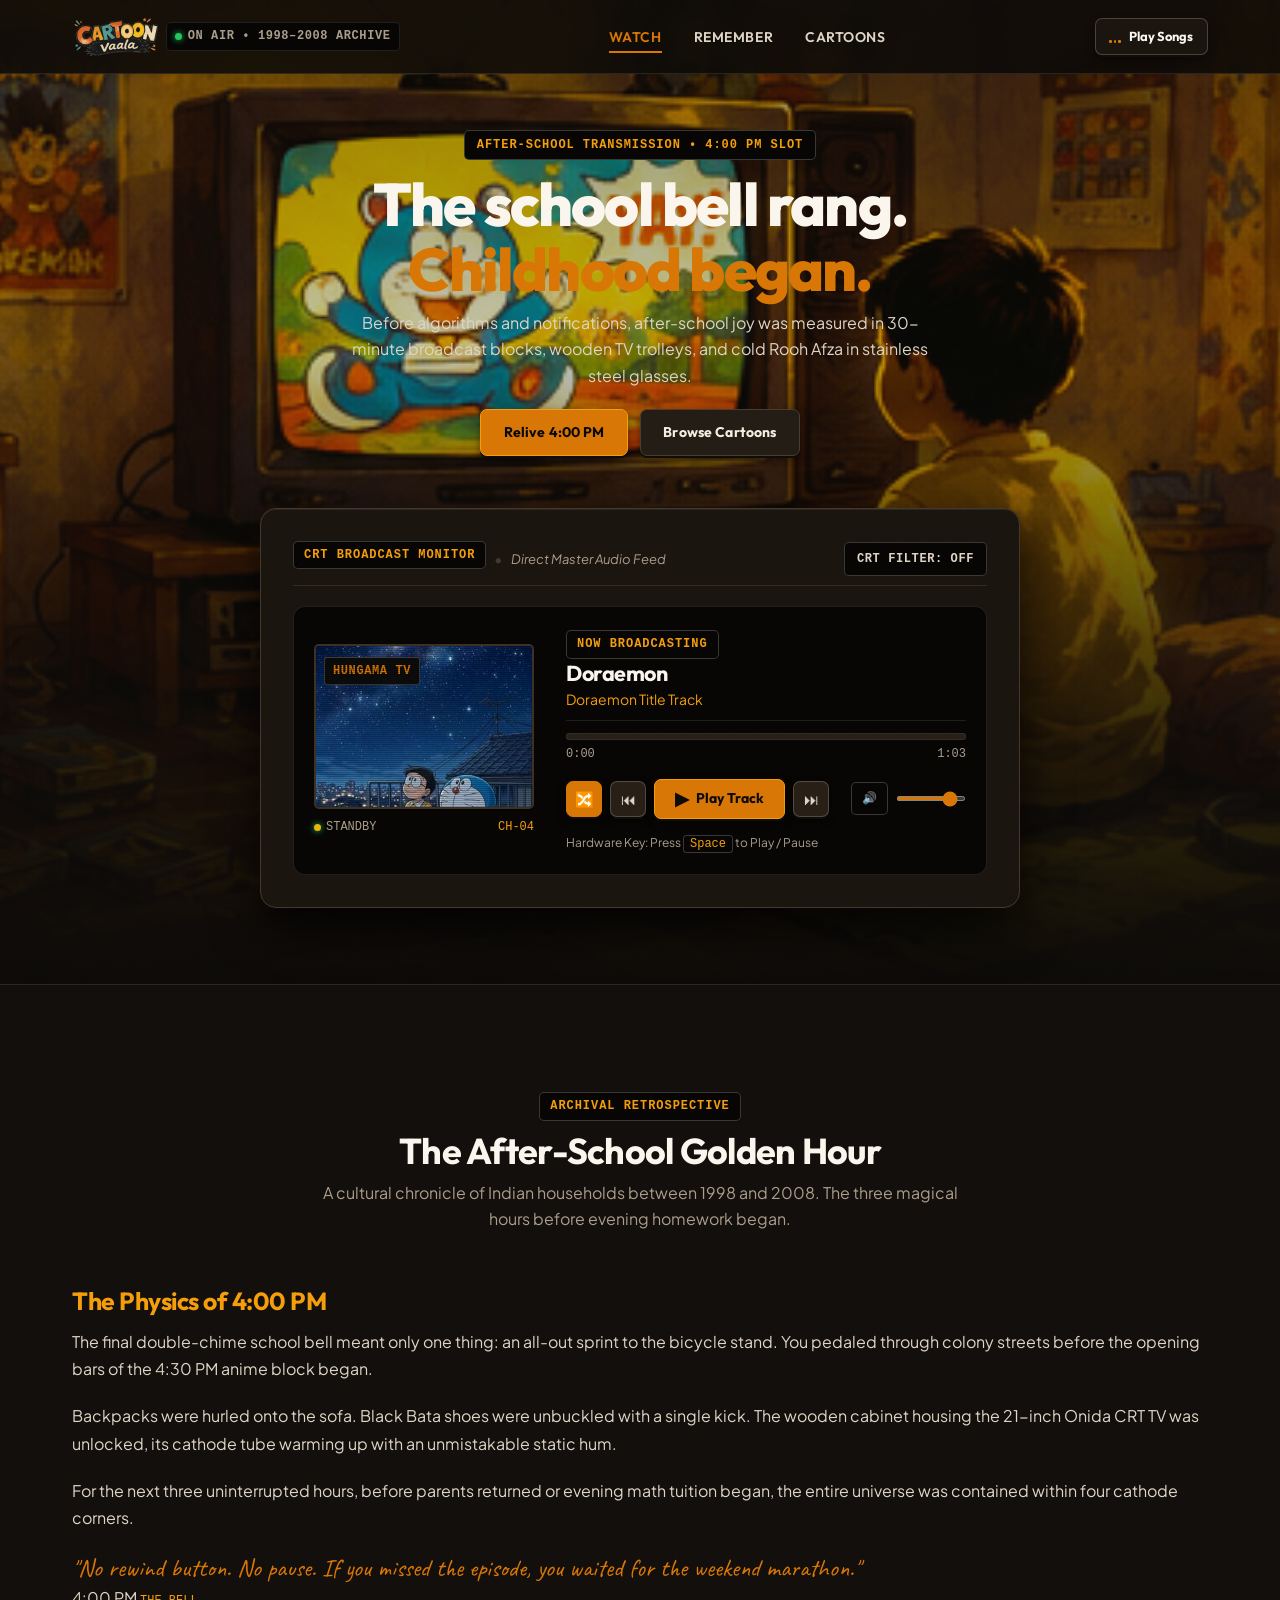
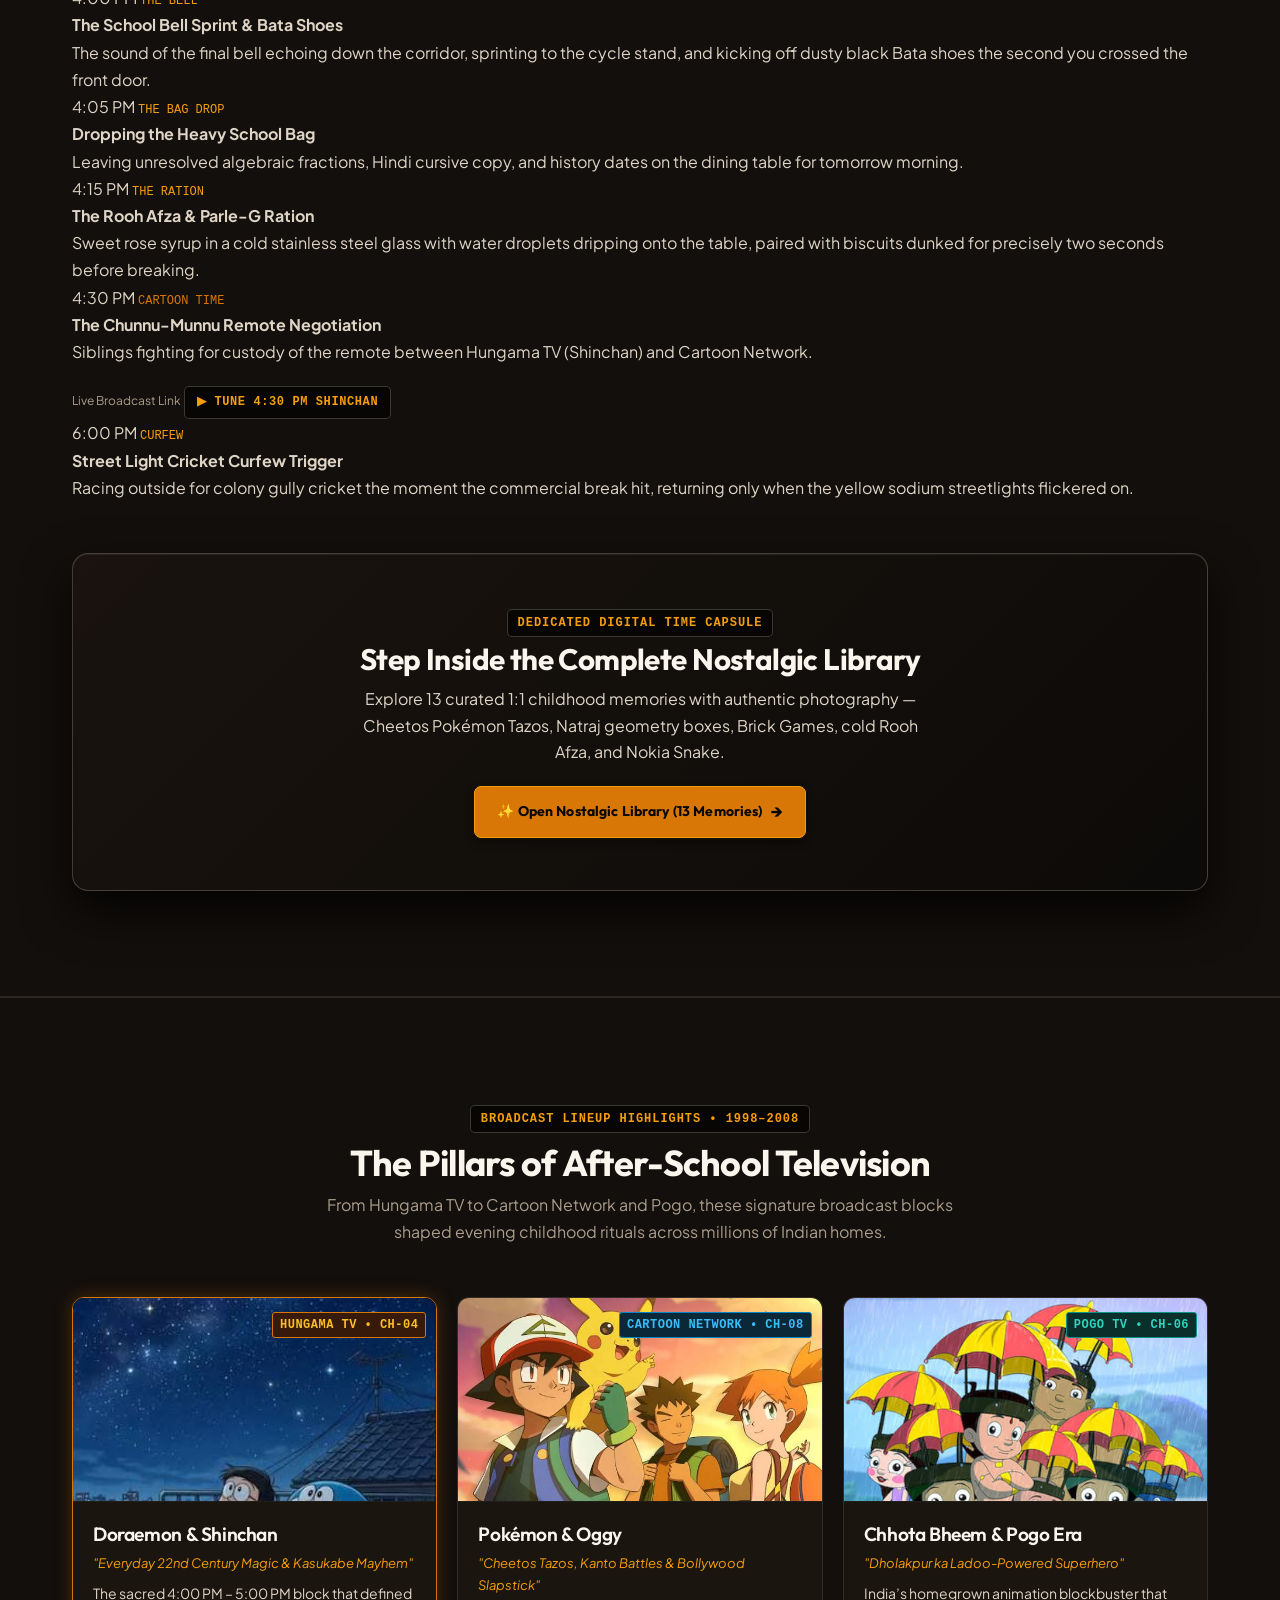
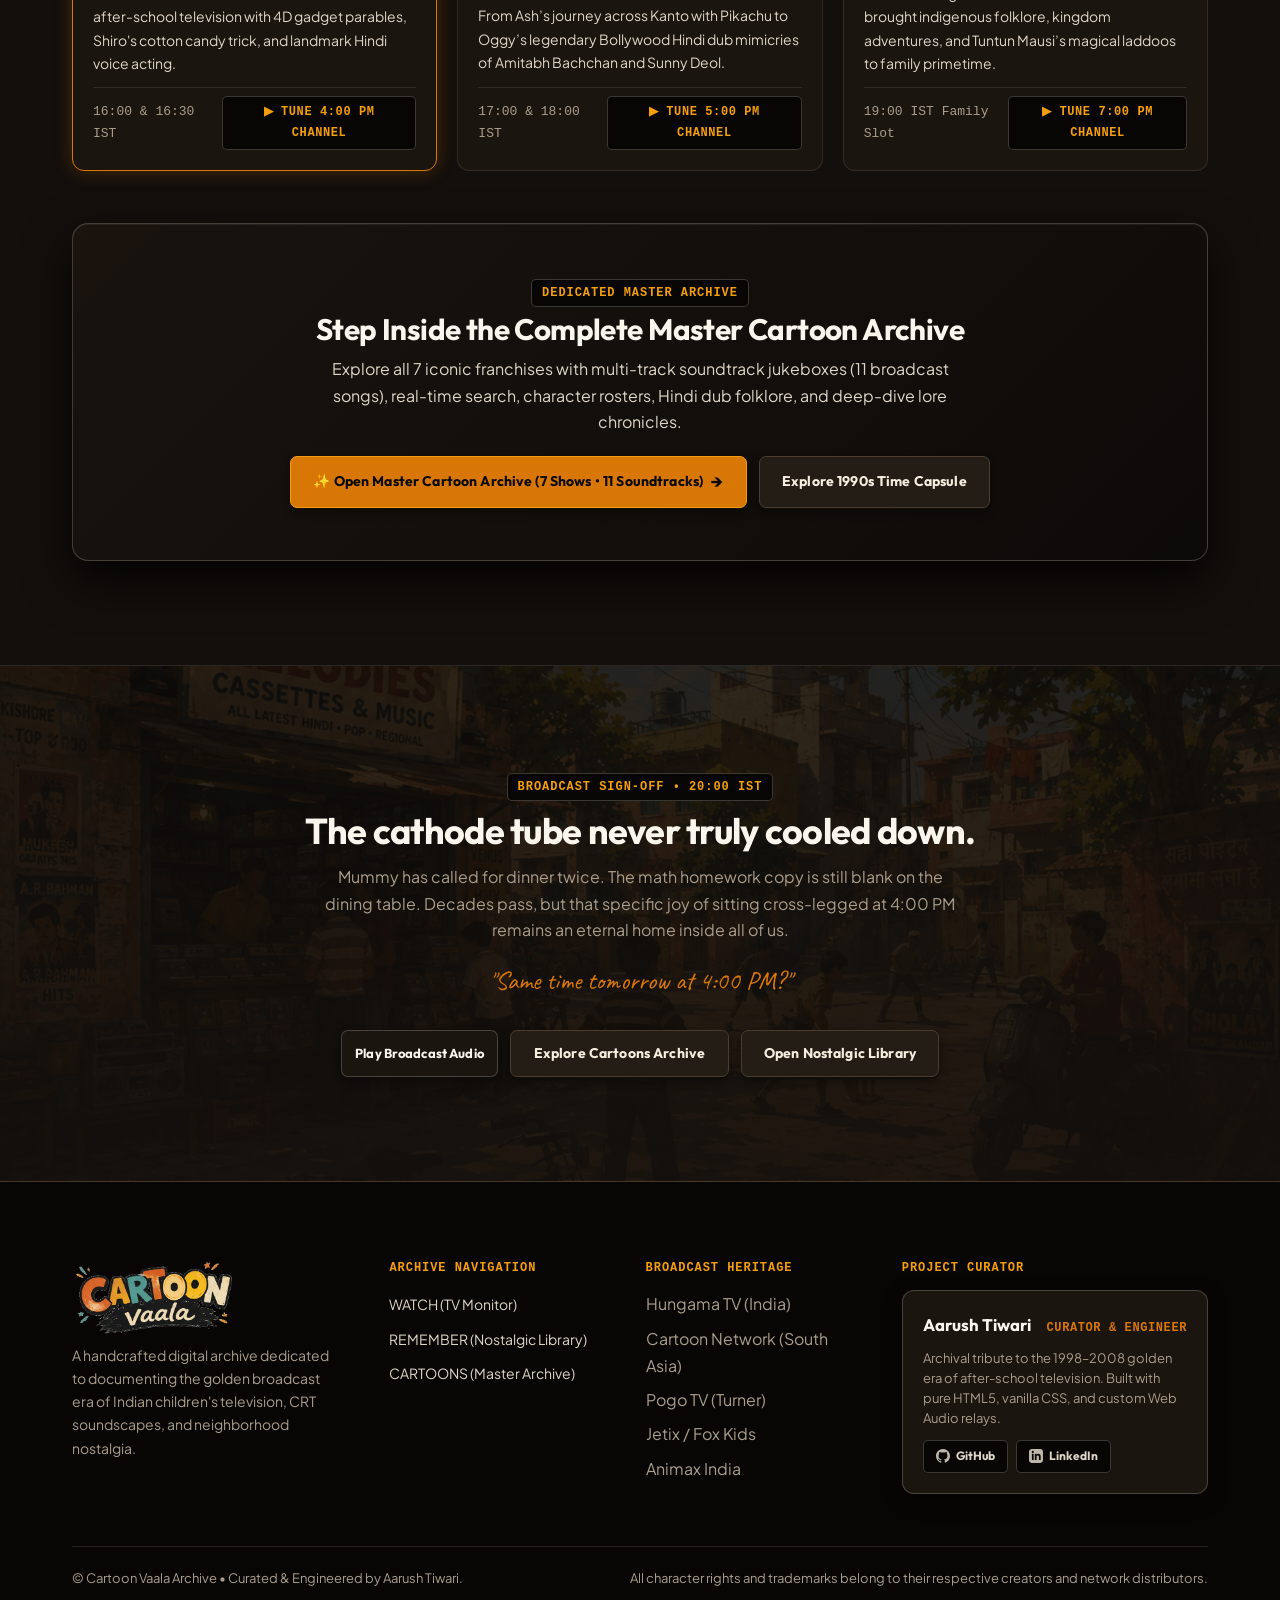
==== commit a8166e71: "Seperate web pages integration" ====
--- a/index.html
+++ b/index.html
@@ -36,7 +36,7 @@
   <header class="site-header" id="header">
     <div class="container header-container">
       <div class="brand-link">
-        <a href="#watch" aria-label="Cartoon Vaala Home">
+        <a href="index.html" aria-label="Cartoon Vaala Home">
           <img src="Assests/Logo.png" alt="Cartoon Vaala Archive" class="brand-logo" width="160" height="42">
         </a>
         <div class="brand-station-tag">
@@ -45,12 +45,12 @@
         </div>
       </div>
 
-      <!-- Primary Destinations: WATCH, REMEMBER (Separate Page), CARTOONS -->
+      <!-- Primary Destinations: WATCH, REMEMBER, CARTOONS -->
       <nav class="site-nav" id="main-nav" aria-label="Primary Navigation">
         <ul class="nav-list">
-          <li><a href="#watch" class="nav-link">WATCH</a></li>
+          <li><a href="index.html" class="nav-link active">WATCH</a></li>
           <li><a href="remember.html" class="nav-link">REMEMBER</a></li>
-          <li><a href="#cartoons" class="nav-link">CARTOONS</a></li>
+          <li><a href="cartoons.html" class="nav-link">CARTOONS</a></li>
         </ul>
       </nav>
 
@@ -101,7 +101,7 @@
             <a href="remember.html" class="btn btn-primary">
               Relive 4:00 PM
             </a>
-            <a href="#cartoons" class="btn btn-secondary">
+            <a href="cartoons.html" class="btn btn-secondary">
               Browse Cartoons
             </a>
           </div>
@@ -351,211 +351,106 @@
     </section>
 
     <!-- ======================================================================
-         4. CARTOONS — Master Cartoon Archive with Network Filtering
+         4. CARTOONS — Curated Broadcast Highlights & Archive Gateway
          ====================================================================== -->
-    <section class="section section-spacious section-alt" id="cartoons" aria-label="Master Cartoon Archive">
+    <section class="section section-spacious section-alt" id="cartoons" aria-label="Curated Cartoon Highlights">
       <div class="container">
         <div class="section-header text-center">
-          <div class="section-tag">Master Cartoon Archive</div>
+          <div class="section-tag">Broadcast Lineup Highlights • 1998–2008</div>
           <h2 class="section-title">The Pillars of After-School Television</h2>
           <p class="section-desc">
-            Filter by television network to explore the animation, Hindi localization excellence, and lasting emotional
-            imprint of key franchises.
+            From Hungama TV to Cartoon Network and Pogo, these signature broadcast blocks shaped evening childhood rituals across millions of Indian homes.
           </p>
         </div>
 
-        <!-- Network Filter Bar -->
-        <div class="archive-filter-bar reveal-on-scroll">
-          <button class="filter-tab active" data-filter="all">
-            <span>📺 All Networks (7)</span>
-          </button>
-          <button class="filter-tab" data-filter="hungama">
-            <span>Hungama TV</span>
-          </button>
-          <button class="filter-tab" data-filter="cn">
-            <span>Cartoon Network</span>
-          </button>
-          <button class="filter-tab" data-filter="pogo">
-            <span>Pogo TV</span>
-          </button>
-        </div>
-
-        <!-- Featured Dual Column Editorial Spotlight 1: Doraemon -->
-        <div class="editorial-spotlight reveal-on-scroll" data-network="hungama" data-cartoon="Doremon">
-          <div class="spotlight-media">
-            <img src="Images/Doremon.jpg" alt="Doraemon and Nobita" width="600" height="375">
-            <div class="spotlight-meta-badge">
-              <span class="channel-pill hungama">Hungama TV • CH-04</span>
-            </div>
-          </div>
-          <div class="spotlight-content">
-            <div class="section-tag" style="margin-bottom: var(--space-2xs);">Anatomy of a 22nd Century Companion</div>
-            <h3 class="spotlight-heading">Doraemon: The Invention of Everyday Magic</h3>
-            <div class="spotlight-quote">
-              "Nobita, whether you succeed or fail is not written in stone. It depends entirely on your effort today."
-            </div>
-            <p>
-              Unlike western superhero narratives predicated on invincible power, Fujiko F. Fujio's masterpiece was
-              deeply human. Nobita Nobi was neither athletic nor academically gifted; he was clumsy, procrastinated
-              endlessly, and relied on a futuristic robotic cat with a 4D pocket.
-            </p>
-            <p>
-              Every gadget — from the Bamboo Copter to the Memory Bread — functioned as a parable on unintended
-              consequences and character resilience.
-            </p>
-            <div style="display: flex; gap: 8px; align-items: center; margin-top: var(--space-xs);">
-              <button class="btn btn-primary btn-sm btn-tune" data-cartoon="Doremon" data-track-id="doremon-1">
-                ▶ Tune Doraemon Channel
-              </button>
-            </div>
-          </div>
-        </div>
-
-        <!-- Featured Dual Column Editorial Spotlight 2: Shinchan -->
-        <div class="editorial-spotlight editorial-spotlight-reversed reveal-on-scroll delay-1" data-network="hungama"
-          data-cartoon="Shinchan">
-          <div class="spotlight-content">
-            <div class="section-tag" style="margin-bottom: var(--space-2xs);">Subversive Comedy Timing</div>
-            <h3 class="spotlight-heading">Shinchan: Unfiltered Kasukabe Mayhem</h3>
-            <div class="spotlight-quote">
-              "Misae! Shiro wants his dinner, and Action Kamen is starting on TV right now!"
-            </div>
-            <p>
-              Yoshito Usui’s five-year-old protagonist dismantled adult pretense with surgical precision. Shinchan’s
-              unfiltered observations, frantic grocery store chases with his mother Misae, and devotion to Action Kamen
-              produced the sharpest comedic pacing on Indian television.
-            </p>
-            <p>
-              The Hindi dub elevated the series into folklore, infusing regional slang and unmatched voice acting
-              delivery.
-            </p>
-            <div style="display: flex; gap: 8px; align-items: center; margin-top: var(--space-xs);">
-              <button class="btn btn-primary btn-sm btn-tune" data-cartoon="Shinchan" data-track-id="shinchan-1">
-                ▶ Tune Shinchan Channel
-              </button>
-            </div>
-          </div>
-          <div class="spotlight-media">
-            <img src="Images/Shinchan.jpg" alt="Shinnosuke Nohara" width="600" height="375">
-            <div class="spotlight-meta-badge">
-              <span class="channel-pill hungama">Hungama TV • CH-04</span>
-            </div>
-          </div>
-        </div>
-
-        <!-- Secondary Showcases: Asymmetric Cards Grid -->
-        <div class="asymmetric-cards-grid reveal-on-scroll delay-2" style="margin-top: var(--space-xl);">
-          <!-- Card 1: Pokémon Indigo League -->
+        <!-- Curated 3-Network Highlight Cards -->
+        <div class="asymmetric-cards-grid reveal-on-scroll" style="margin-bottom: var(--space-xl);">
+          
+          <!-- Highlight 1: Hungama TV -->
+          <article class="showcase-card" data-network="hungama" data-cartoon="Doremon">
+            <div class="showcase-media">
+              <img src="Images/Doremon.jpg" alt="Doraemon and Nobita" width="380" height="214" loading="lazy">
+              <div class="showcase-channel-tag">
+                <span class="channel-pill hungama">Hungama TV • CH-04</span>
+              </div>
+            </div>
+            <div class="showcase-body">
+              <h4 class="showcase-title">Doraemon & Shinchan</h4>
+              <div class="showcase-tagline">"Everyday 22nd Century Magic & Kasukabe Mayhem"</div>
+              <p class="showcase-desc">
+                The sacred 4:00 PM – 5:00 PM block that defined after-school television with 4D gadget parables, Shiro's cotton candy trick, and landmark Hindi voice acting.
+              </p>
+              <div class="showcase-footer">
+                <span class="text-mono">16:00 & 16:30 IST</span>
+                <button class="btn-tune" data-cartoon="Doremon" data-track-id="doremon-1">▶ Tune 4:00 PM Channel</button>
+              </div>
+            </div>
+          </article>
+
+          <!-- Highlight 2: Cartoon Network -->
           <article class="showcase-card" data-network="cn" data-cartoon="Pokemon">
             <div class="showcase-media">
-              <img src="Images/Pokemon.jpg" alt="Ash Ketchum and Pikachu" width="380" height="214">
+              <img src="Images/Pokemon.jpg" alt="Ash Ketchum and Pikachu" width="380" height="214" loading="lazy">
               <div class="showcase-channel-tag">
                 <span class="channel-pill cn">Cartoon Network • CH-08</span>
               </div>
             </div>
             <div class="showcase-body">
-              <h4 class="showcase-title">Pokémon: Indigo League</h4>
-              <div class="showcase-tagline">"Gotta Catch 'Em All! 150 Pokémon in the Kanto Region."</div>
+              <h4 class="showcase-title">Pokémon & Oggy</h4>
+              <div class="showcase-tagline">"Cheetos Tazos, Kanto Battles & Bollywood Slapstick"</div>
               <p class="showcase-desc">
-                From leaving Pallet Town on bicycle with Pikachu to the Indigo Plateau tournament, Ash’s journey
-                redefined playground culture with Cheetos Tazo discs and sticker albums.
+                From Ash’s journey across Kanto with Pikachu to Oggy’s legendary Bollywood Hindi dub mimicries of Amitabh Bachchan and Sunny Deol.
               </p>
               <div class="showcase-footer">
-                <span class="text-mono">1999–2004 CN Era</span>
-                <button class="btn-tune" data-cartoon="Pokemon" data-track-id="pokemon-1">▶ Tune Channel</button>
+                <span class="text-mono">17:00 & 18:00 IST</span>
+                <button class="btn-tune" data-cartoon="Pokemon" data-track-id="pokemon-1">▶ Tune 5:00 PM Channel</button>
               </div>
             </div>
           </article>
 
-          <!-- Card 2: Ninja Hattori -->
-          <article class="showcase-card" data-network="hungama" data-cartoon="NinjaHathori">
-            <div class="showcase-media">
-              <img src="Images/NinjaHathori.jpg" alt="Ninja Hattori and Kenichi" width="380" height="214">
-              <div class="showcase-channel-tag">
-                <span class="channel-pill hungama">Hungama TV • CH-04</span>
-              </div>
-            </div>
-            <div class="showcase-body">
-              <h4 class="showcase-title">Ninja Hattori-kun</h4>
-              <div class="showcase-tagline">"Pahadon ke upar, jungle ke paar... dekho kaun apne sheher aaya yaar!"</div>
-              <p class="showcase-desc">
-                Kanzo Hattori from Iga Village moving in with Kenichi Mitsuba, navigating everyday modern school
-                challenges with traditional ninjutsu and talking ninja dog Shishimaru.
-              </p>
-              <div class="showcase-footer">
-                <span class="text-mono">Iga Clan Ninjutsu</span>
-                <button class="btn-tune" data-cartoon="NinjaHathori" data-track-id="ninjahathori-1">▶ Tune
-                  Channel</button>
-              </div>
-            </div>
-          </article>
-
-          <!-- Card 3: Oggy and the Cockroaches -->
-          <article class="showcase-card" data-network="cn" data-cartoon="Oggy">
-            <div class="showcase-media">
-              <img src="Images/Oggy.jpg" alt="Oggy and Jack" width="380" height="214">
-              <div class="showcase-channel-tag">
-                <span class="channel-pill cn">Cartoon Network • CH-08</span>
-              </div>
-            </div>
-            <div class="showcase-body">
-              <h4 class="showcase-title">Oggy & The Cockroaches</h4>
-              <div class="showcase-tagline">"Kissa kursi ka, billi aur jhingur ka!"</div>
-              <p class="showcase-desc">
-                A masterpiece of slapstick physical comedy transformed into Indian pop-culture immortality by custom
-                Bollywood voice mimicries of Amitabh Bachchan, Sunny Deol, and Nana Patekar.
-              </p>
-              <div class="showcase-footer">
-                <span class="text-mono">Hindi Dub Phenomenon</span>
-                <button class="btn-tune" data-cartoon="Oggy" data-track-id="oggy-1">▶ Tune Channel</button>
-              </div>
-            </div>
-          </article>
-
-          <!-- Card 4: Tom & Jerry -->
-          <article class="showcase-card" data-network="cn" data-cartoon="Tom&Jerry">
-            <div class="showcase-media">
-              <img src="Images/Tom&Jerry.jpg" alt="Tom & Jerry Classic Chase" width="380" height="214">
-              <div class="showcase-channel-tag">
-                <span class="channel-pill cn">Cartoon Network • CH-08</span>
-              </div>
-            </div>
-            <div class="showcase-body">
-              <h4 class="showcase-title">Tom & Jerry</h4>
-              <div class="showcase-tagline">"The timeless symphonic cat-and-mouse chase."</div>
-              <p class="showcase-desc">
-                William Hanna and Joseph Barbera's timeless orchestral chase sequences, accompanied by Scott Bradley's
-                lush jazz symphonies that bridged generations.
-              </p>
-              <div class="showcase-footer">
-                <span class="text-mono">Golden Slapstick</span>
-                <button class="btn-tune" data-cartoon="Tom&Jerry" data-track-id="tomjerry-1">▶ Tune Channel</button>
-              </div>
-            </div>
-          </article>
-
-          <!-- Card 5: Chhota Bheem -->
+          <!-- Highlight 3: Pogo TV -->
           <article class="showcase-card" data-network="pogo" data-cartoon="Bheem">
             <div class="showcase-media">
-              <img src="Images/Bheem.jpg" alt="Chhota Bheem in Dholakpur" width="380" height="214">
+              <img src="Images/Bheem.jpg" alt="Chhota Bheem in Dholakpur" width="380" height="214" loading="lazy">
               <div class="showcase-channel-tag">
                 <span class="channel-pill pogo">Pogo TV • CH-06</span>
               </div>
             </div>
             <div class="showcase-body">
-              <h4 class="showcase-title">Chhota Bheem</h4>
-              <div class="showcase-tagline">"Dholakpur ka ladoo-powered superhero!"</div>
+              <h4 class="showcase-title">Chhota Bheem & Pogo Era</h4>
+              <div class="showcase-tagline">"Dholakpur ka Ladoo-Powered Superhero"</div>
               <p class="showcase-desc">
-                Green Gold Animation's homegrown blockbuster that defined the mid-2000s Pogo TV era, bringing indigenous
-                storytelling and Dholakpur adventures to every Indian household.
+                India’s homegrown animation blockbuster that brought indigenous folklore, kingdom adventures, and Tuntun Mausi’s magical laddoos to family primetime.
               </p>
               <div class="showcase-footer">
-                <span class="text-mono">Homegrown Icon</span>
-                <button class="btn-tune" data-cartoon="Bheem" data-track-id="bheem-1">▶ Tune Channel</button>
+                <span class="text-mono">19:00 IST Family Slot</span>
+                <button class="btn-tune" data-cartoon="Bheem" data-track-id="bheem-1">▶ Tune 7:00 PM Channel</button>
               </div>
             </div>
           </article>
-        </div>
+
+        </div>
+
+        <!-- Dedicated Master Portal Card Gateway to cartoons.html -->
+        <div class="reveal-on-scroll" style="background: linear-gradient(135deg, rgba(26, 20, 15, 0.95) 0%, rgba(13, 11, 9, 0.98) 100%); border: 1px solid var(--color-border-defined); border-radius: var(--radius-bezel); padding: var(--space-xl); text-align: center; box-shadow: var(--shadow-chassis);">
+          <div class="section-tag" style="margin-bottom: var(--space-2xs);">Dedicated Master Archive</div>
+          <h3 style="font-size: clamp(1.4rem, 4vw, 1.85rem); margin-bottom: var(--space-xs); color: var(--color-text-heading);">
+            Step Inside the Complete Master Cartoon Archive
+          </h3>
+          <p style="max-width: 620px; margin: 0 auto var(--space-md); color: var(--color-text-body); font-size: var(--fs-body); line-height: 1.65;">
+            Explore all 7 iconic franchises with multi-track soundtrack jukeboxes (11 broadcast songs), real-time search, character rosters, Hindi dub folklore, and deep-dive lore chronicles.
+          </p>
+          <div style="display: flex; gap: var(--space-sm); justify-content: center; flex-wrap: wrap;">
+            <a href="cartoons.html" class="btn btn-primary" style="display: inline-flex; align-items: center; gap: 8px;">
+              <span>✨ Open Master Cartoon Archive (7 Shows • 11 Soundtracks)</span>
+              <span style="font-size: 1.1rem;">→</span>
+            </a>
+            <a href="remember.html" class="btn btn-secondary" style="display: inline-flex; align-items: center; gap: 6px;">
+              <span>Explore 1990s Time Capsule</span>
+            </a>
+          </div>
+        </div>
+
       </div>
     </section>
 
@@ -580,8 +475,11 @@
           <button class="btn btn-primary bgm-toggle" aria-pressed="false">
             <span>Play Broadcast Audio</span>
           </button>
-          <a href="#watch" class="btn btn-secondary">
-            <span>Return to TV Tuner</span>
+          <a href="cartoons.html" class="btn btn-secondary">
+            <span>Explore Cartoons Archive</span>
+          </a>
+          <a href="remember.html" class="btn btn-secondary">
+            <span>Open Nostalgic Library</span>
           </a>
         </div>
       </div>
@@ -608,9 +506,9 @@
         <div>
           <div class="footer-col-title">Archive Navigation</div>
           <ul class="footer-list">
-            <li><a href="#watch">WATCH (TV Monitor)</a></li>
+            <li><a href="index.html">WATCH (TV Monitor)</a></li>
             <li><a href="remember.html">REMEMBER (Nostalgic Library)</a></li>
-            <li><a href="#cartoons">CARTOONS (Master Archive)</a></li>
+            <li><a href="cartoons.html">CARTOONS (Master Archive)</a></li>
           </ul>
         </div>
 
@@ -686,9 +584,6 @@
       style="width:30px; height:30px; font-size:0.75rem; border-radius:50%;">
       ▶
     </button>
-    <a href="#watch" class="broadcast-pill-btn" aria-label="Jump to TV Console">
-      Tune Monitor
-    </a>
   </aside>
 
   <!-- Master JavaScript Architecture -->
--- a/css/components.css
+++ b/css/components.css
@@ -1782,3 +1782,446 @@
 .broadcast-pill-btn:active {
   transform: translateY(1px);
 }
+
+/* ==========================================================================
+   8. Dedicated Cartoons Archive Page Components
+   ========================================================================== */
+.cartoons-archive-header-wrap {
+  margin-bottom: var(--space-xl);
+}
+
+/* Discovery Controls: Search + Filter + Random */
+.cartoons-discovery-controls {
+  display: flex;
+  flex-direction: column;
+  gap: var(--space-md);
+  margin-bottom: var(--space-xl);
+  background-color: var(--color-surface-panel);
+  border: 1px solid var(--color-border-defined);
+  border-radius: var(--radius-bezel);
+  padding: var(--space-md);
+  box-shadow: var(--shadow-panel);
+}
+
+.cartoons-top-controls-row {
+  display: flex;
+  align-items: center;
+  justify-content: space-between;
+  gap: var(--space-sm);
+  flex-wrap: wrap;
+}
+
+.cartoon-search-bar {
+  position: relative;
+  flex: 1;
+  min-width: min(100%, 280px);
+}
+
+.cartoon-search-icon {
+  position: absolute;
+  left: 12px;
+  top: 50%;
+  transform: translateY(-50%);
+  color: var(--color-text-subtle);
+  pointer-events: none;
+  font-size: 0.9rem;
+}
+
+.cartoon-search-input {
+  width: 100%;
+  padding: 8px 36px 8px 36px;
+  background-color: var(--color-surface-sunken);
+  border: 1px solid var(--color-border-defined);
+  border-radius: var(--radius-input);
+  color: var(--color-text-heading);
+  font-family: var(--font-body);
+  font-size: var(--fs-sm);
+  transition: all var(--duration-tactile) var(--ease-tactile);
+}
+
+.cartoon-search-input:focus {
+  outline: none;
+  border-color: var(--color-action-primary);
+  box-shadow: 0 0 0 2px rgba(217, 119, 6, 0.25);
+  background-color: var(--color-surface-elevated);
+}
+
+.cartoon-search-clear {
+  position: absolute;
+  right: 10px;
+  top: 50%;
+  transform: translateY(-50%);
+  background: none;
+  border: none;
+  color: var(--color-text-subtle);
+  cursor: pointer;
+  padding: 4px;
+  font-size: 0.9rem;
+  line-height: 1;
+  display: none;
+}
+
+.cartoon-search-clear:hover {
+  color: var(--color-action-primary);
+}
+
+.cartoons-count-badge {
+  font-family: var(--font-mono);
+  font-size: var(--fs-micro);
+  font-weight: 700;
+  color: var(--color-text-accent);
+  background-color: var(--color-surface-sunken);
+  padding: 4px 10px;
+  border-radius: var(--radius-tag);
+  border: 1px solid var(--color-border-subtle);
+  white-space: nowrap;
+}
+
+/* Master Cartoon Showcase Grid */
+.cartoons-showcase-grid {
+  display: flex;
+  flex-direction: column;
+  gap: var(--space-2xl);
+}
+
+.cartoon-archive-card {
+  display: grid;
+  grid-template-columns: 1.15fr 1fr;
+  gap: var(--space-xl);
+  background-color: var(--color-surface-panel);
+  border: 1px solid var(--color-border-defined);
+  border-radius: var(--radius-bezel);
+  padding: var(--space-lg);
+  align-items: center;
+  transition: transform var(--duration-tactile) var(--ease-tactile),
+              border-color var(--duration-tactile) var(--ease-tactile),
+              box-shadow var(--duration-tactile) var(--ease-tactile);
+  position: relative;
+}
+
+.cartoon-archive-card.reversed {
+  grid-template-columns: 1fr 1.15fr;
+}
+
+.cartoon-archive-card:hover {
+  border-color: var(--color-border-accent);
+  box-shadow: var(--shadow-chassis);
+}
+
+.cartoon-archive-card.active-broadcast {
+  border-color: var(--color-action-primary);
+  box-shadow: 0 0 24px rgba(217, 119, 6, 0.35), inset 0 1px 0 rgba(255, 255, 255, 0.1);
+}
+
+.cartoon-archive-card.highlight-pulse {
+  animation: pulseHighlight 1.4s ease-out;
+}
+
+@keyframes pulseHighlight {
+  0% { transform: scale(1); box-shadow: 0 0 0 rgba(217, 119, 6, 0.7); }
+  50% { transform: scale(1.02); box-shadow: 0 0 35px rgba(217, 119, 6, 0.8); }
+  100% { transform: scale(1); box-shadow: var(--shadow-chassis); }
+}
+
+.cartoon-card-media {
+  position: relative;
+  aspect-ratio: 16 / 10;
+  border-radius: var(--radius-card);
+  overflow: hidden;
+  border: 1px solid var(--color-border-strong);
+  background-color: var(--color-surface-sunken);
+}
+
+.cartoon-card-media img {
+  width: 100%;
+  height: 100%;
+  object-fit: cover;
+  transition: transform 0.4s var(--ease-tactile);
+}
+
+.cartoon-archive-card:hover .cartoon-card-media img {
+  transform: scale(1.03);
+}
+
+.cartoon-card-meta-badge {
+  position: absolute;
+  bottom: 12px;
+  left: 12px;
+  display: flex;
+  gap: 6px;
+  align-items: center;
+  flex-wrap: wrap;
+}
+
+.cartoon-card-content {
+  display: flex;
+  flex-direction: column;
+}
+
+.cartoon-card-header {
+  margin-bottom: var(--space-xs);
+}
+
+.cartoon-card-title-row {
+  display: flex;
+  align-items: baseline;
+  justify-content: space-between;
+  gap: 8px;
+  flex-wrap: wrap;
+  margin-bottom: 2px;
+}
+
+.cartoon-card-title {
+  font-size: var(--fs-h3);
+  color: var(--color-text-heading);
+  margin: 0;
+}
+
+.cartoon-card-tagline {
+  font-family: var(--font-display);
+  font-size: var(--fs-xs);
+  color: var(--color-text-accent);
+  font-style: italic;
+  margin-bottom: var(--space-xs);
+}
+
+.cartoon-card-quote {
+  padding-left: var(--space-sm);
+  border-left: 3px solid var(--color-action-primary);
+  font-style: italic;
+  color: var(--color-text-heading);
+  margin: var(--space-xs) 0 var(--space-sm);
+  font-size: var(--fs-sm);
+}
+
+.cartoon-card-synopsis {
+  font-size: var(--fs-sm);
+  color: var(--color-text-body);
+  line-height: 1.65;
+  margin-bottom: var(--space-md);
+}
+
+/* Multi-Track Audio Jukebox Box */
+.cartoon-tracks-box {
+  background-color: var(--color-surface-sunken);
+  border: 1px solid var(--color-border-subtle);
+  border-radius: var(--radius-card);
+  padding: var(--space-sm);
+  margin-bottom: var(--space-md);
+}
+
+.cartoon-tracks-box-header {
+  display: flex;
+  align-items: center;
+  justify-content: space-between;
+  margin-bottom: 8px;
+}
+
+.cartoon-tracks-title {
+  font-family: var(--font-mono);
+  font-size: var(--fs-micro);
+  font-weight: 700;
+  text-transform: uppercase;
+  letter-spacing: 0.05em;
+  color: var(--color-text-accent);
+  display: flex;
+  align-items: center;
+  gap: 5px;
+}
+
+.cartoon-tracks-list {
+  display: flex;
+  flex-direction: column;
+  gap: 6px;
+}
+
+.track-pill-btn {
+  display: flex;
+  align-items: center;
+  justify-content: space-between;
+  gap: 8px;
+  padding: 6px 12px;
+  background-color: var(--color-surface-panel);
+  border: 1px solid var(--color-border-defined);
+  border-radius: var(--radius-input);
+  color: var(--color-text-body);
+  font-family: var(--font-body);
+  font-size: var(--fs-xs);
+  font-weight: 600;
+  cursor: pointer;
+  transition: all var(--duration-tactile) var(--ease-tactile);
+  text-align: left;
+  width: 100%;
+}
+
+.track-pill-btn:hover {
+  background-color: var(--color-surface-elevated);
+  border-color: var(--color-action-primary);
+  color: var(--color-text-heading);
+  transform: translateX(2px);
+}
+
+.track-pill-btn.active-track {
+  background-color: rgba(217, 119, 6, 0.15);
+  border-color: var(--color-action-primary);
+  color: #fbbf24;
+}
+
+.track-pill-left {
+  display: flex;
+  align-items: center;
+  gap: 8px;
+  min-width: 0;
+}
+
+.track-pill-icon {
+  font-size: 0.85rem;
+  color: var(--color-action-primary);
+  line-height: 1;
+}
+
+.track-pill-title {
+  white-space: nowrap;
+  overflow: hidden;
+  text-overflow: ellipsis;
+}
+
+.track-pill-eq {
+  display: inline-flex;
+  align-items: flex-end;
+  gap: 2px;
+  height: 12px;
+}
+
+.track-pill-eq span {
+  width: 2px;
+  height: 4px;
+  background-color: var(--color-action-primary);
+  border-radius: 1px;
+}
+
+.track-pill-eq.active span:nth-child(1) {
+  animation: eqBounce 0.6s ease-in-out infinite alternate;
+}
+.track-pill-eq.active span:nth-child(2) {
+  animation: eqBounce 0.8s ease-in-out infinite alternate 0.2s;
+}
+.track-pill-eq.active span:nth-child(3) {
+  animation: eqBounce 0.5s ease-in-out infinite alternate 0.4s;
+}
+
+/* Card Action Bar */
+.cartoon-card-actions {
+  display: flex;
+  align-items: center;
+  gap: var(--space-xs);
+  flex-wrap: wrap;
+}
+
+.btn-deep-dive {
+  display: inline-flex;
+  align-items: center;
+  gap: 6px;
+  padding: 6px 14px;
+  background-color: var(--color-surface-sunken);
+  border: 1px solid var(--color-border-defined);
+  border-radius: var(--radius-button);
+  font-family: var(--font-display);
+  font-size: var(--fs-xs);
+  font-weight: 700;
+  color: var(--color-text-body);
+  cursor: pointer;
+  transition: all var(--duration-tactile) var(--ease-tactile);
+}
+
+.btn-deep-dive:hover {
+  background-color: var(--color-surface-elevated);
+  border-color: var(--color-action-primary);
+  color: var(--color-action-primary);
+  transform: translateY(-1px);
+}
+
+/* Empty State */
+.cartoons-empty-state {
+  text-align: center;
+  padding: var(--space-3xl) var(--space-md);
+  background-color: var(--color-surface-panel);
+  border: 1px dashed var(--color-border-strong);
+  border-radius: var(--radius-bezel);
+  color: var(--color-text-subtle);
+}
+
+/* Deep Dive Modal Styling */
+.modal-cartoon-img-wrap {
+  position: relative;
+  aspect-ratio: 16 / 10;
+  border-radius: var(--radius-card);
+  overflow: hidden;
+  border: 1px solid var(--color-border-strong);
+  background-color: var(--color-surface-sunken);
+}
+
+.modal-cartoon-img {
+  width: 100%;
+  height: 100%;
+  object-fit: cover;
+}
+
+.modal-cartoon-img-overlay {
+  position: absolute;
+  bottom: 8px;
+  left: 8px;
+  display: flex;
+  gap: 6px;
+}
+
+.modal-lore-item {
+  font-size: var(--fs-xs);
+  line-height: 1.55;
+  margin-bottom: 4px;
+  list-style: square inside;
+}
+
+.modal-pill-tag {
+  display: inline-block;
+  padding: 3px 8px;
+  background-color: var(--color-surface-sunken);
+  border: 1px solid var(--color-border-subtle);
+  border-radius: var(--radius-tag);
+  font-family: var(--font-mono);
+  font-size: var(--fs-micro);
+  color: var(--color-text-accent);
+  margin: 2px 4px 2px 0;
+}
+
+.modal-quote-item {
+  font-style: italic;
+  font-size: var(--fs-xs);
+  color: var(--color-text-heading);
+  margin-bottom: 4px;
+  list-style: none;
+}
+
+.modal-track-card {
+  display: flex;
+  align-items: center;
+  justify-content: space-between;
+  gap: 8px;
+  padding: 6px 10px;
+  background-color: var(--color-surface-sunken);
+  border: 1px solid var(--color-border-subtle);
+  border-radius: var(--radius-input);
+  margin-bottom: 6px;
+}
+
+.modal-track-title {
+  font-size: var(--fs-xs);
+  font-weight: 700;
+  color: var(--color-text-heading);
+}
+
+.modal-track-sub {
+  font-size: var(--fs-micro);
+  color: var(--color-text-subtle);
+}
+
--- a/css/responsive.css
+++ b/css/responsive.css
@@ -19,7 +19,9 @@
   }
 
   .editorial-spotlight,
-  .editorial-spotlight.editorial-spotlight-reversed {
+  .editorial-spotlight.editorial-spotlight-reversed,
+  .cartoon-archive-card,
+  .cartoon-archive-card.reversed {
     grid-template-columns: 1fr;
     gap: var(--space-md);
   }
@@ -301,9 +303,11 @@
     font-size: 1.35rem;
   }
 
-  /* --- Editorial Spotlights --- */
+  /* --- Editorial Spotlights & Cartoon Archive Cards --- */
   .editorial-spotlight,
-  .editorial-spotlight.editorial-spotlight-reversed {
+  .editorial-spotlight.editorial-spotlight-reversed,
+  .cartoon-archive-card,
+  .cartoon-archive-card.reversed {
     display: flex;
     flex-direction: column;
     gap: var(--space-md);
@@ -312,7 +316,8 @@
     margin-bottom: var(--space-lg);
   }
 
-  .spotlight-media {
+  .spotlight-media,
+  .cartoon-card-media {
     order: -1;
     width: 100%;
     aspect-ratio: 16 / 10;
